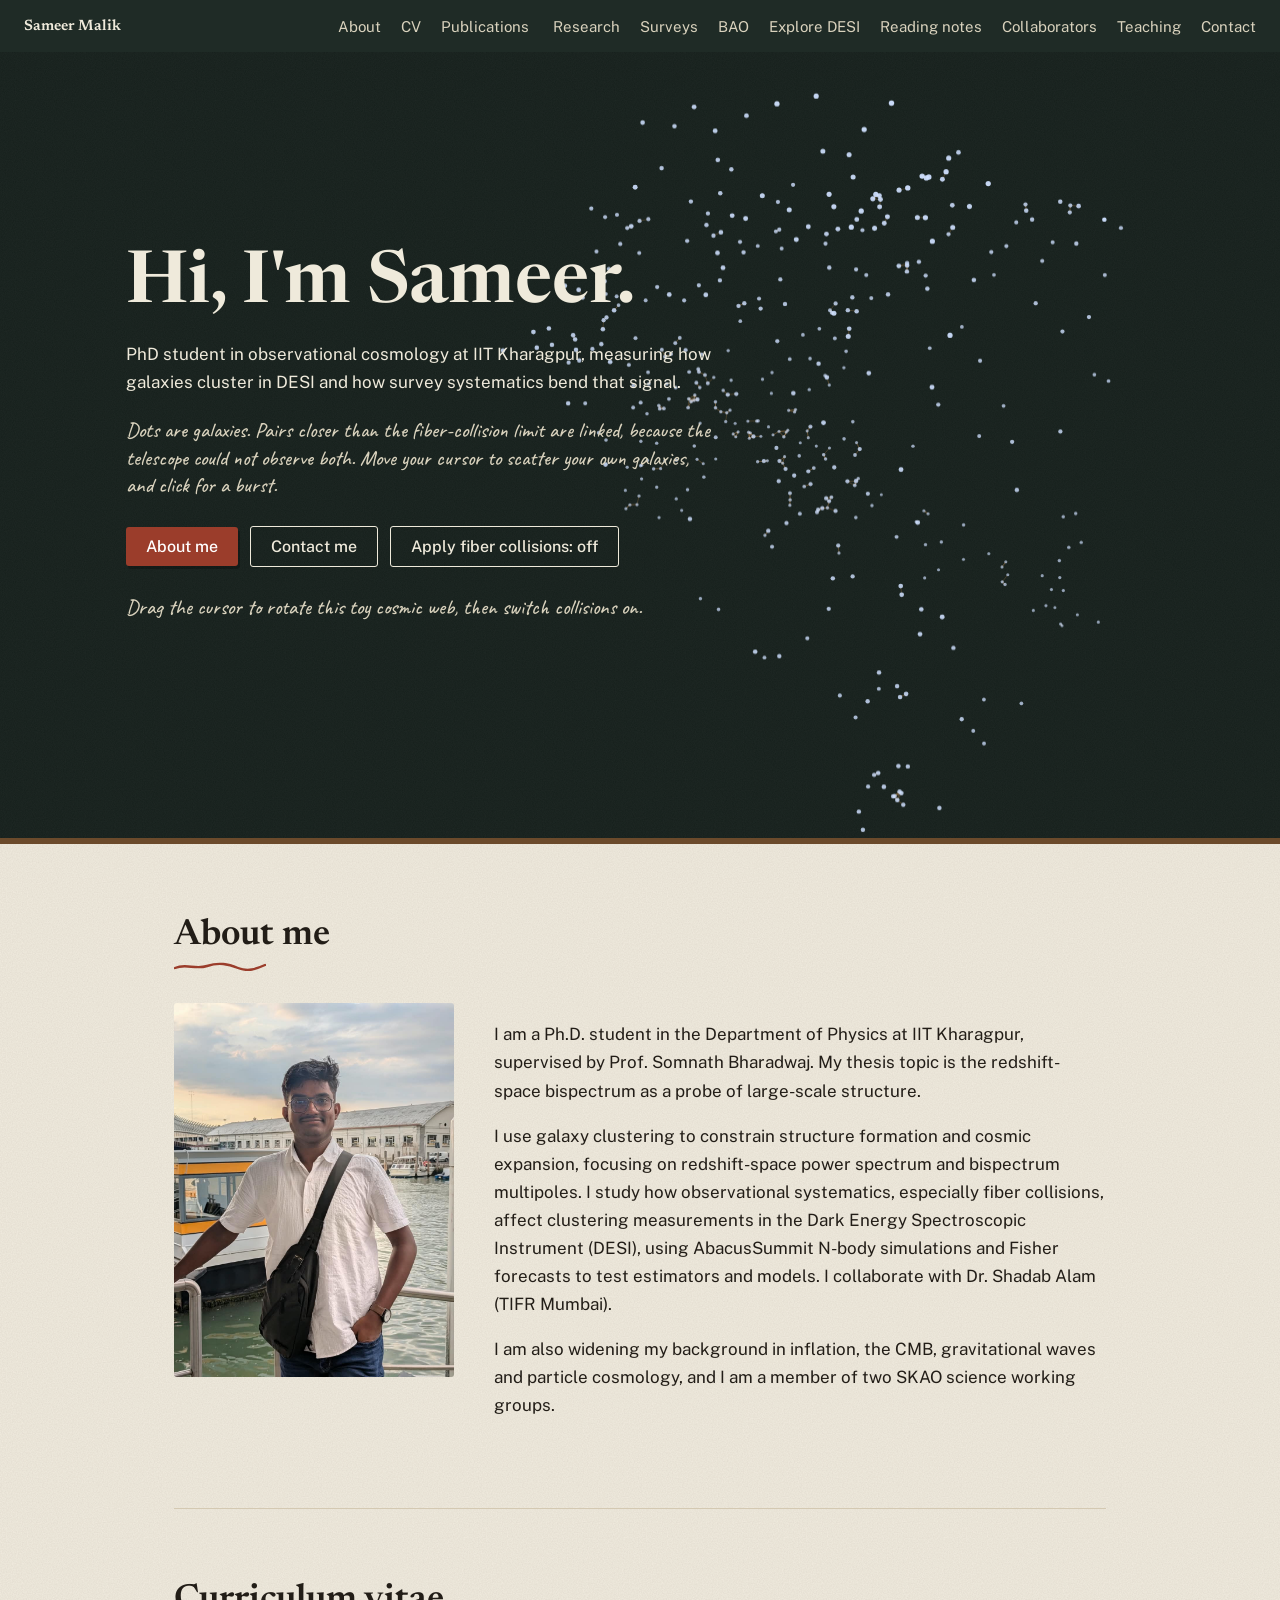
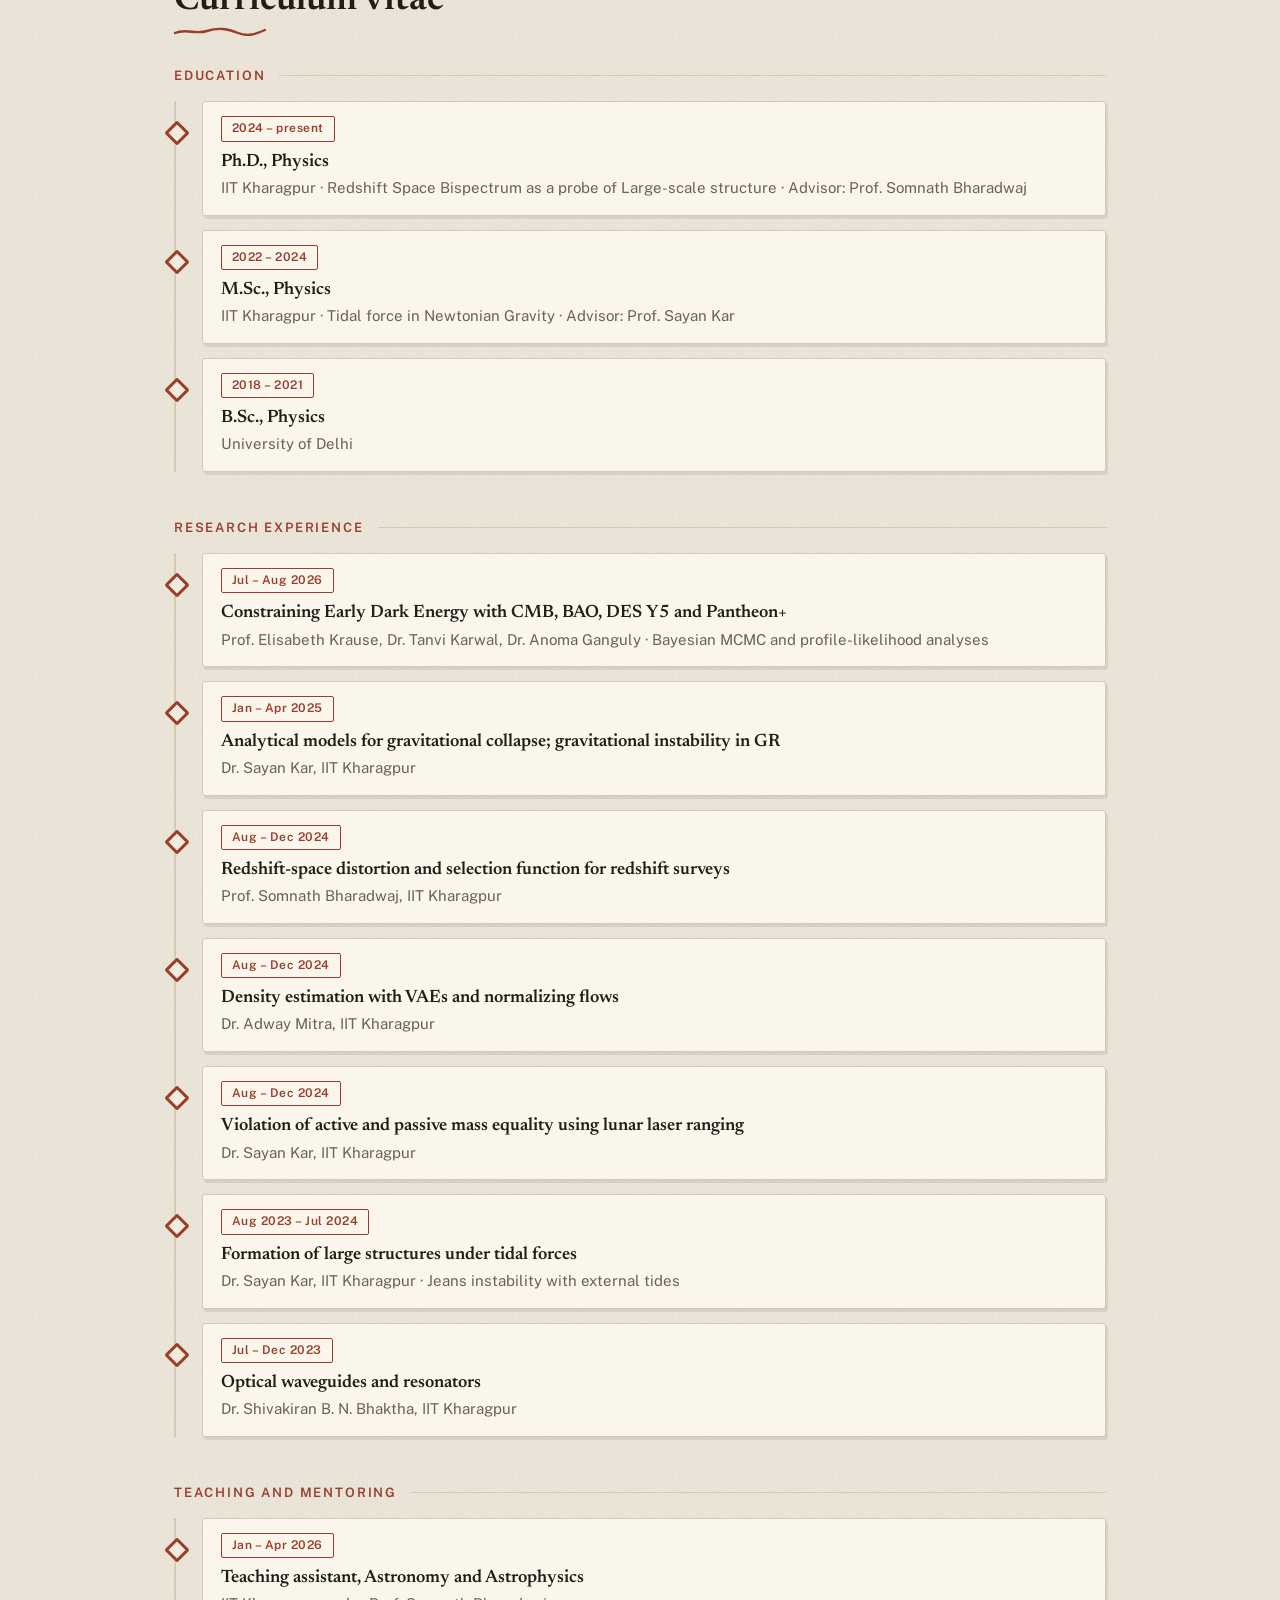
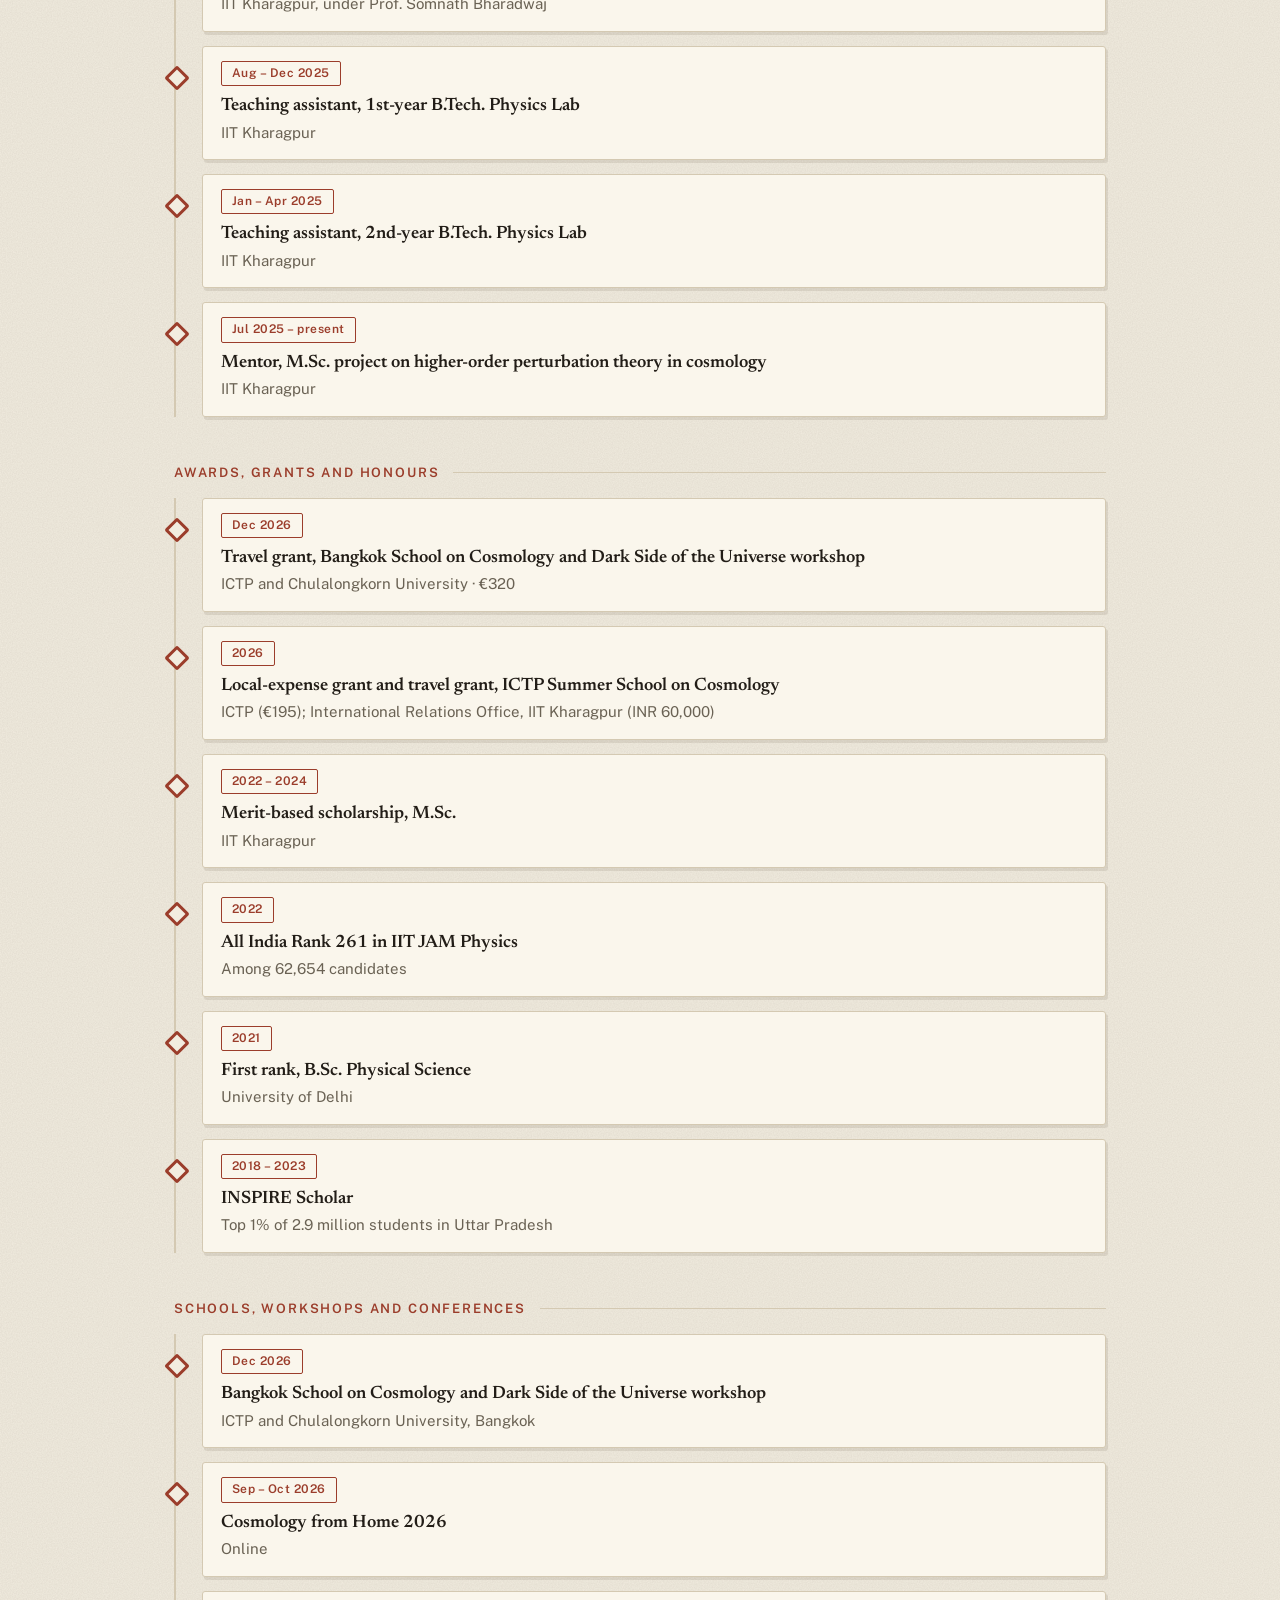
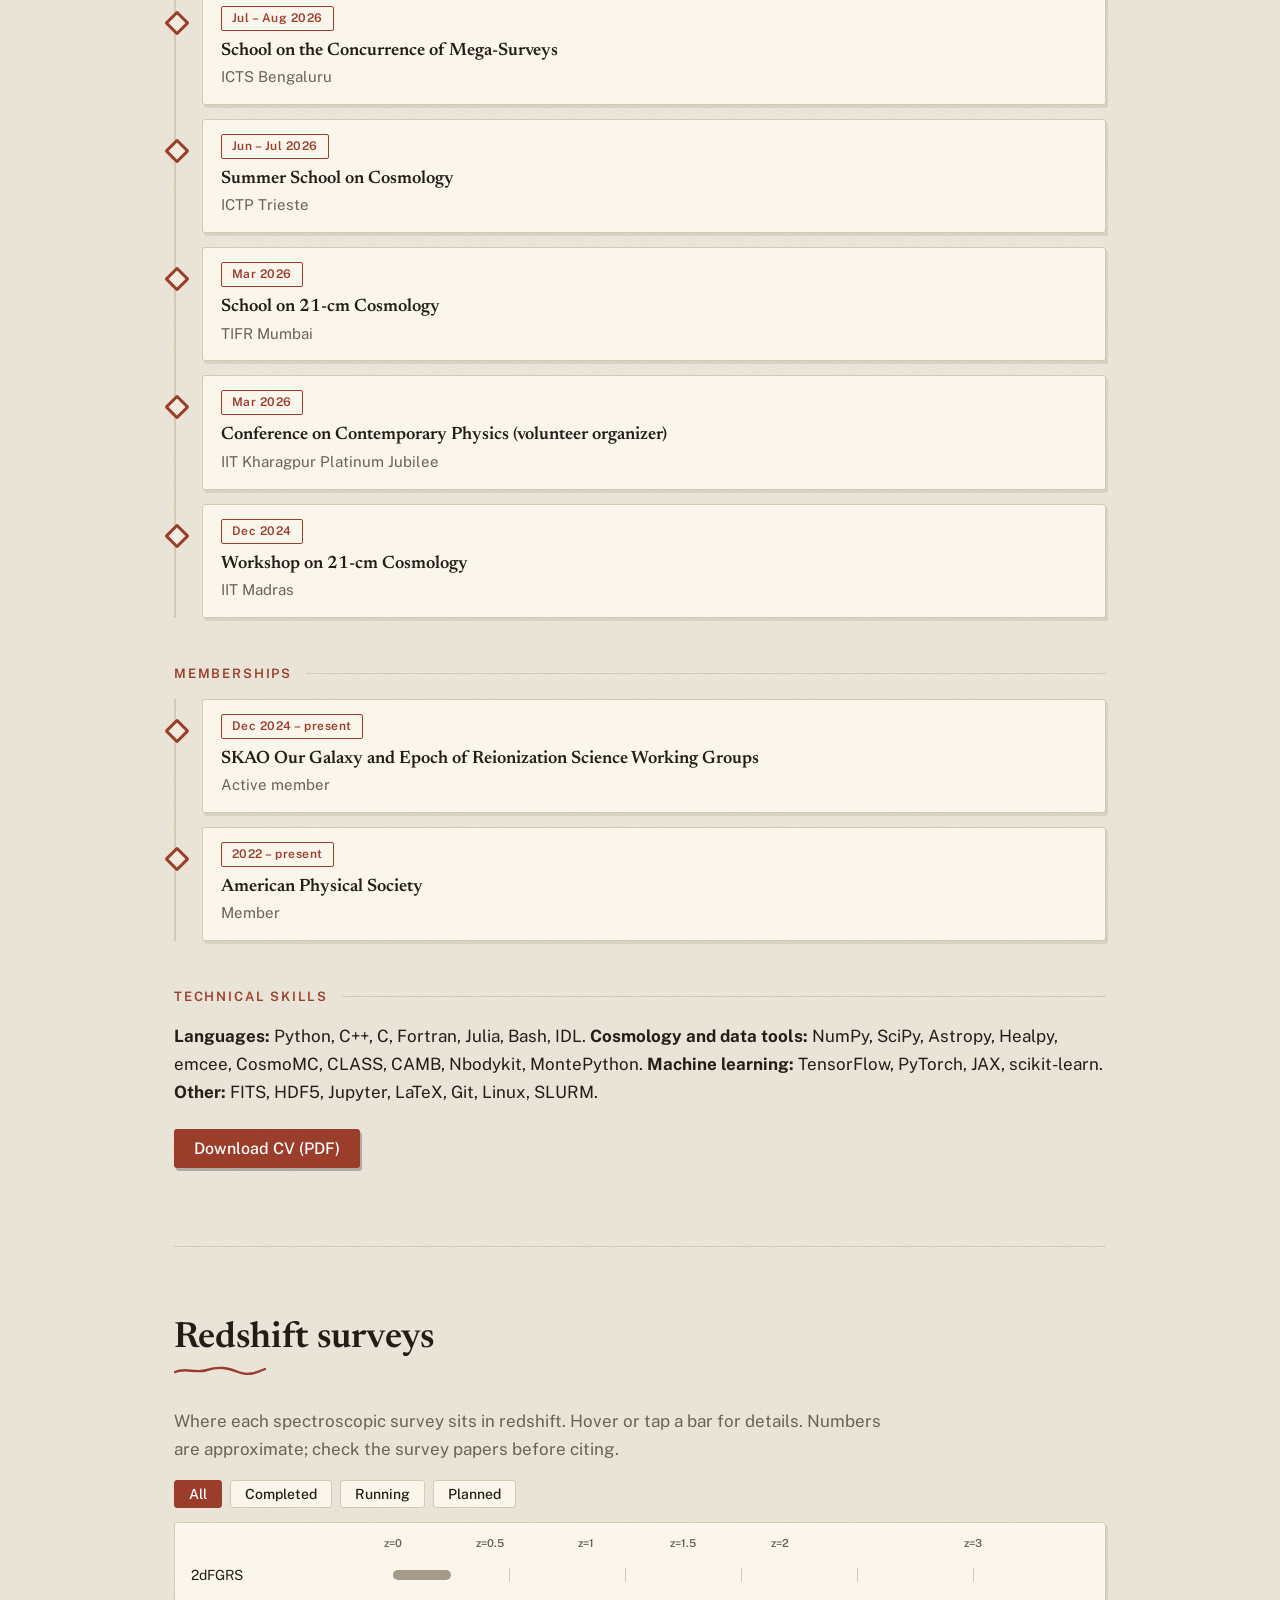
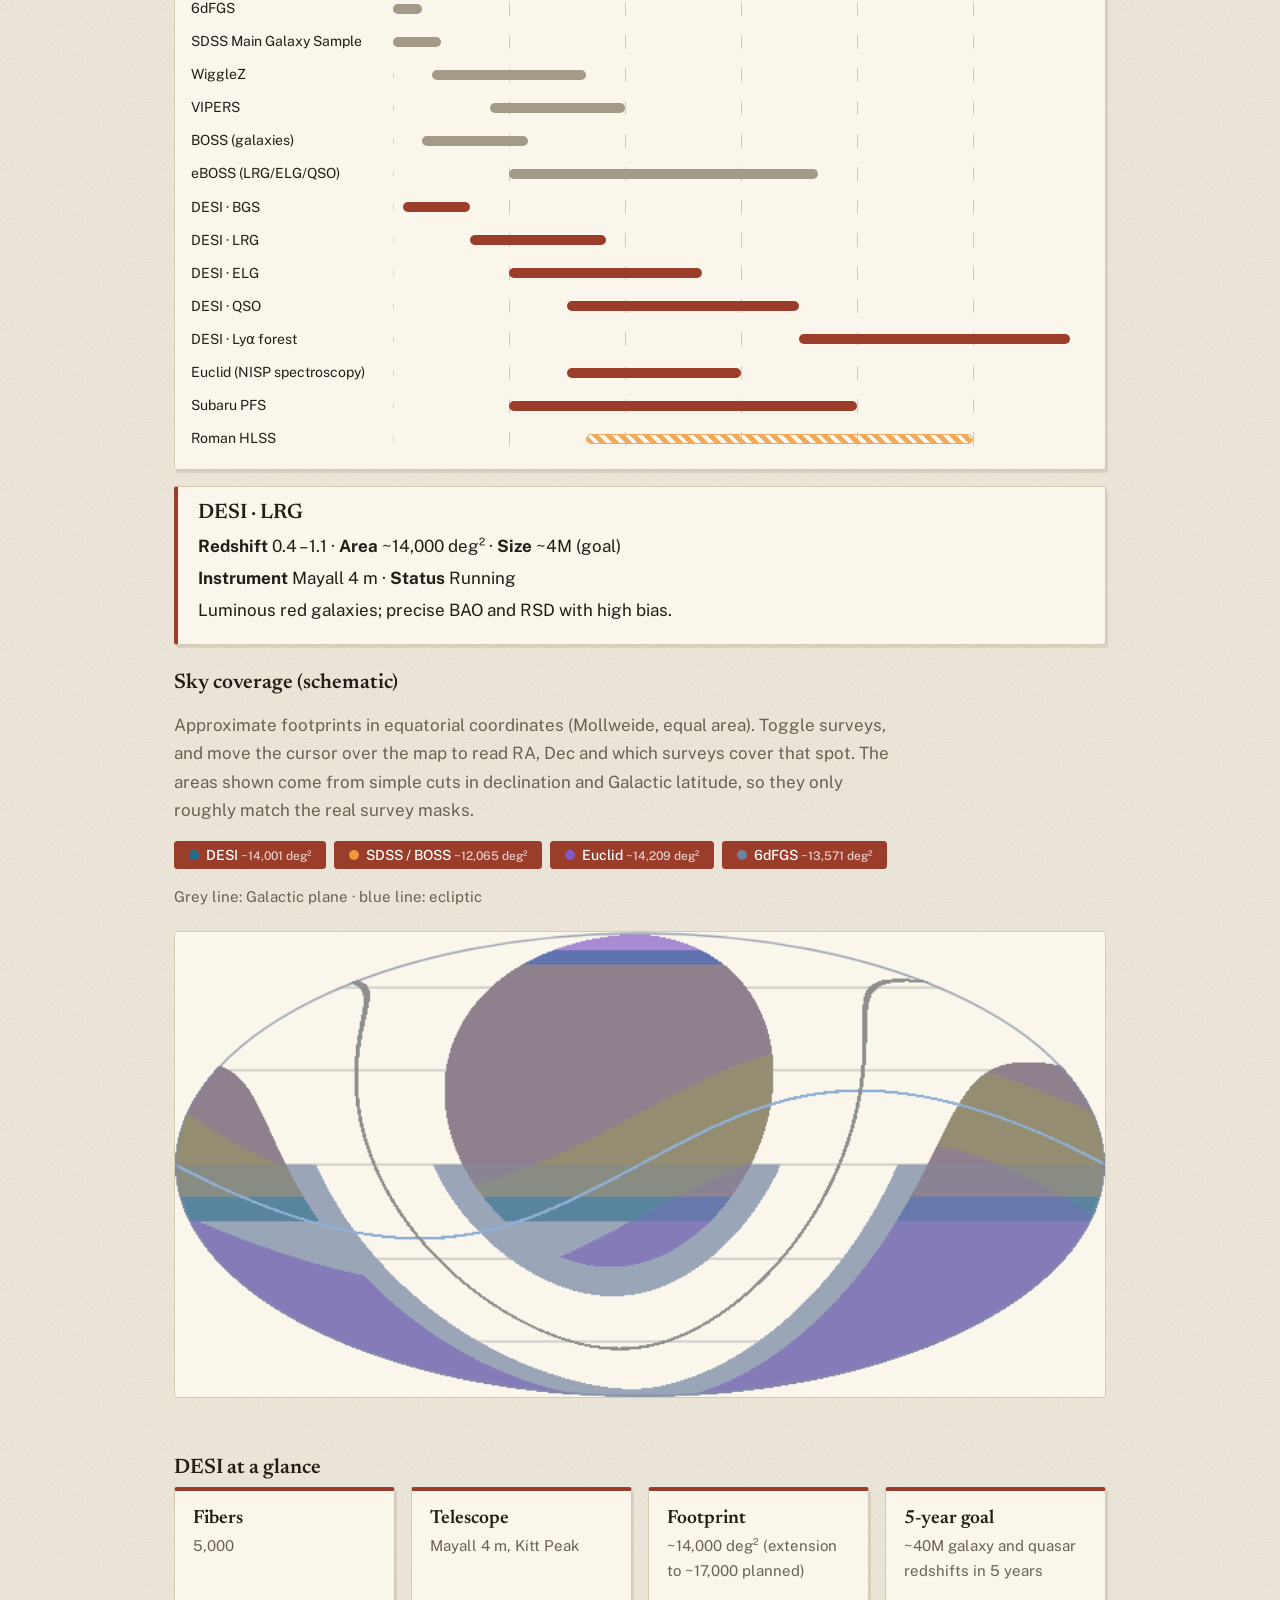
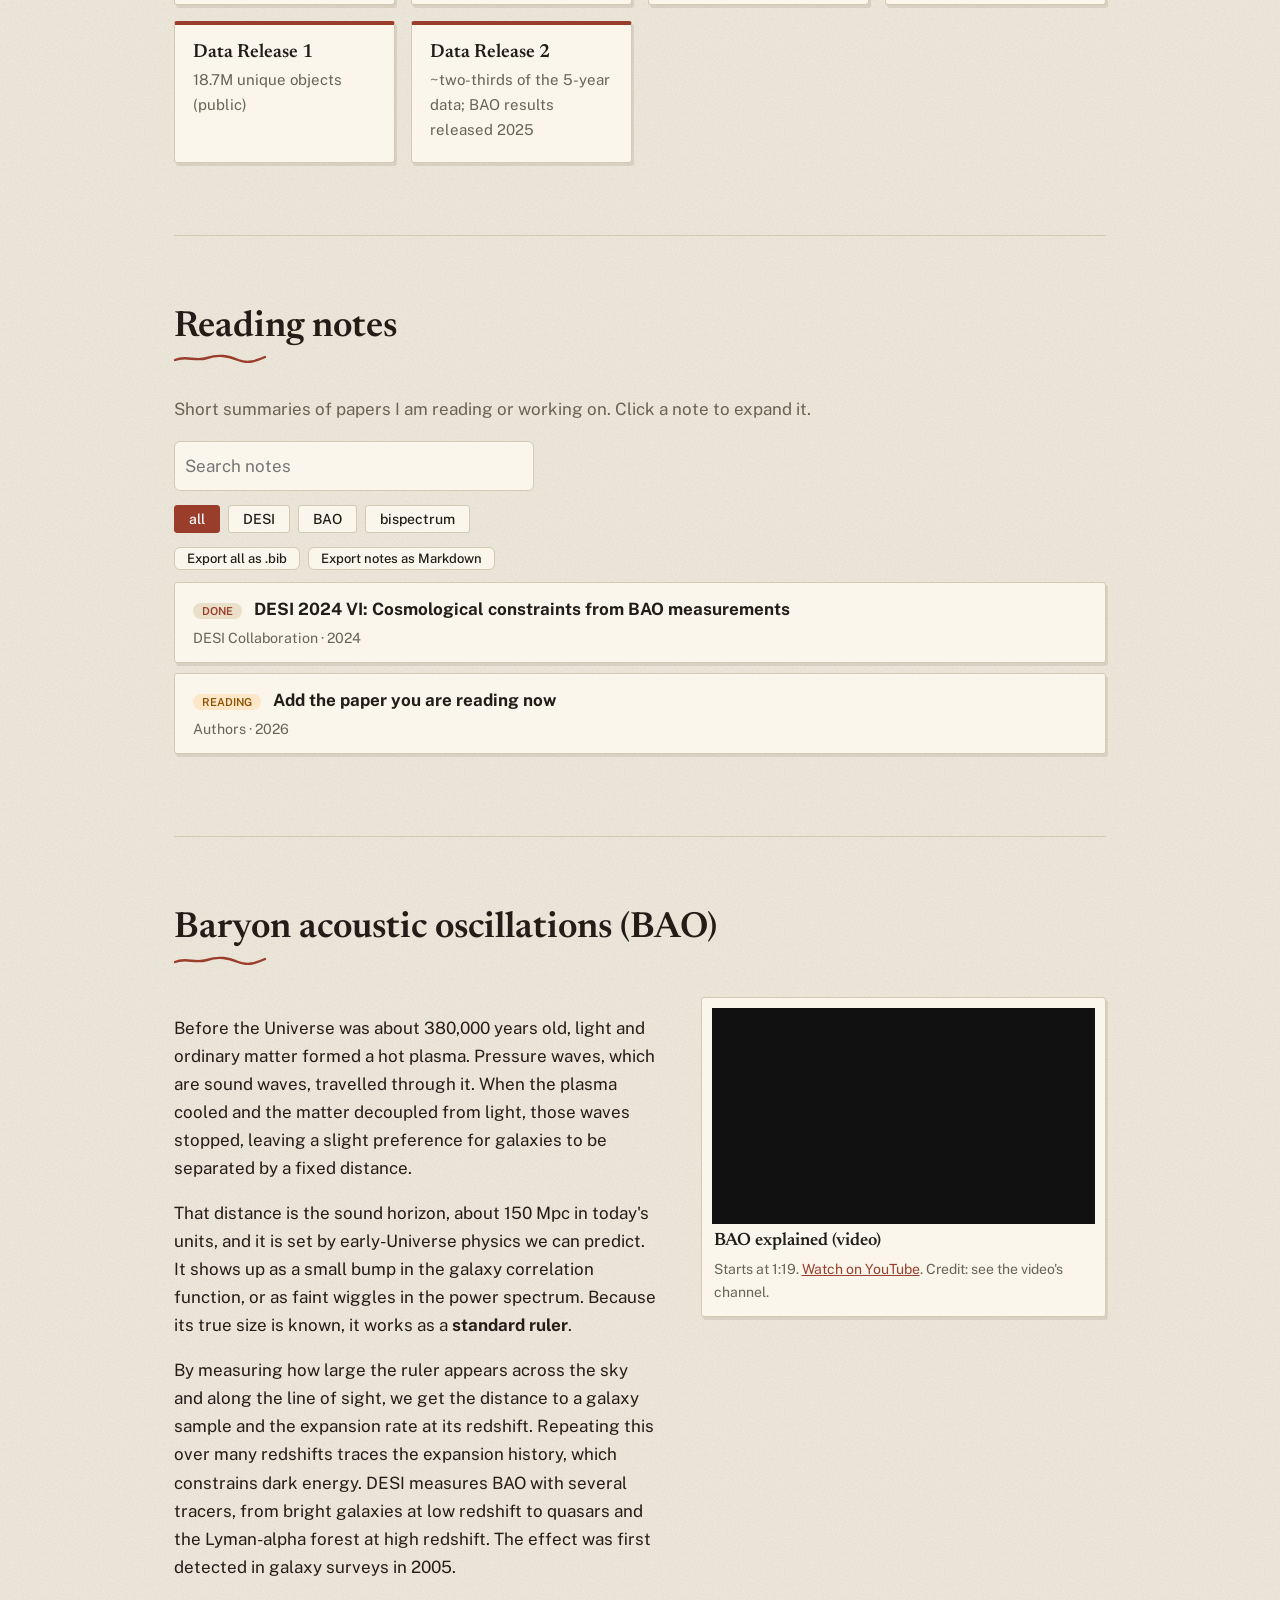
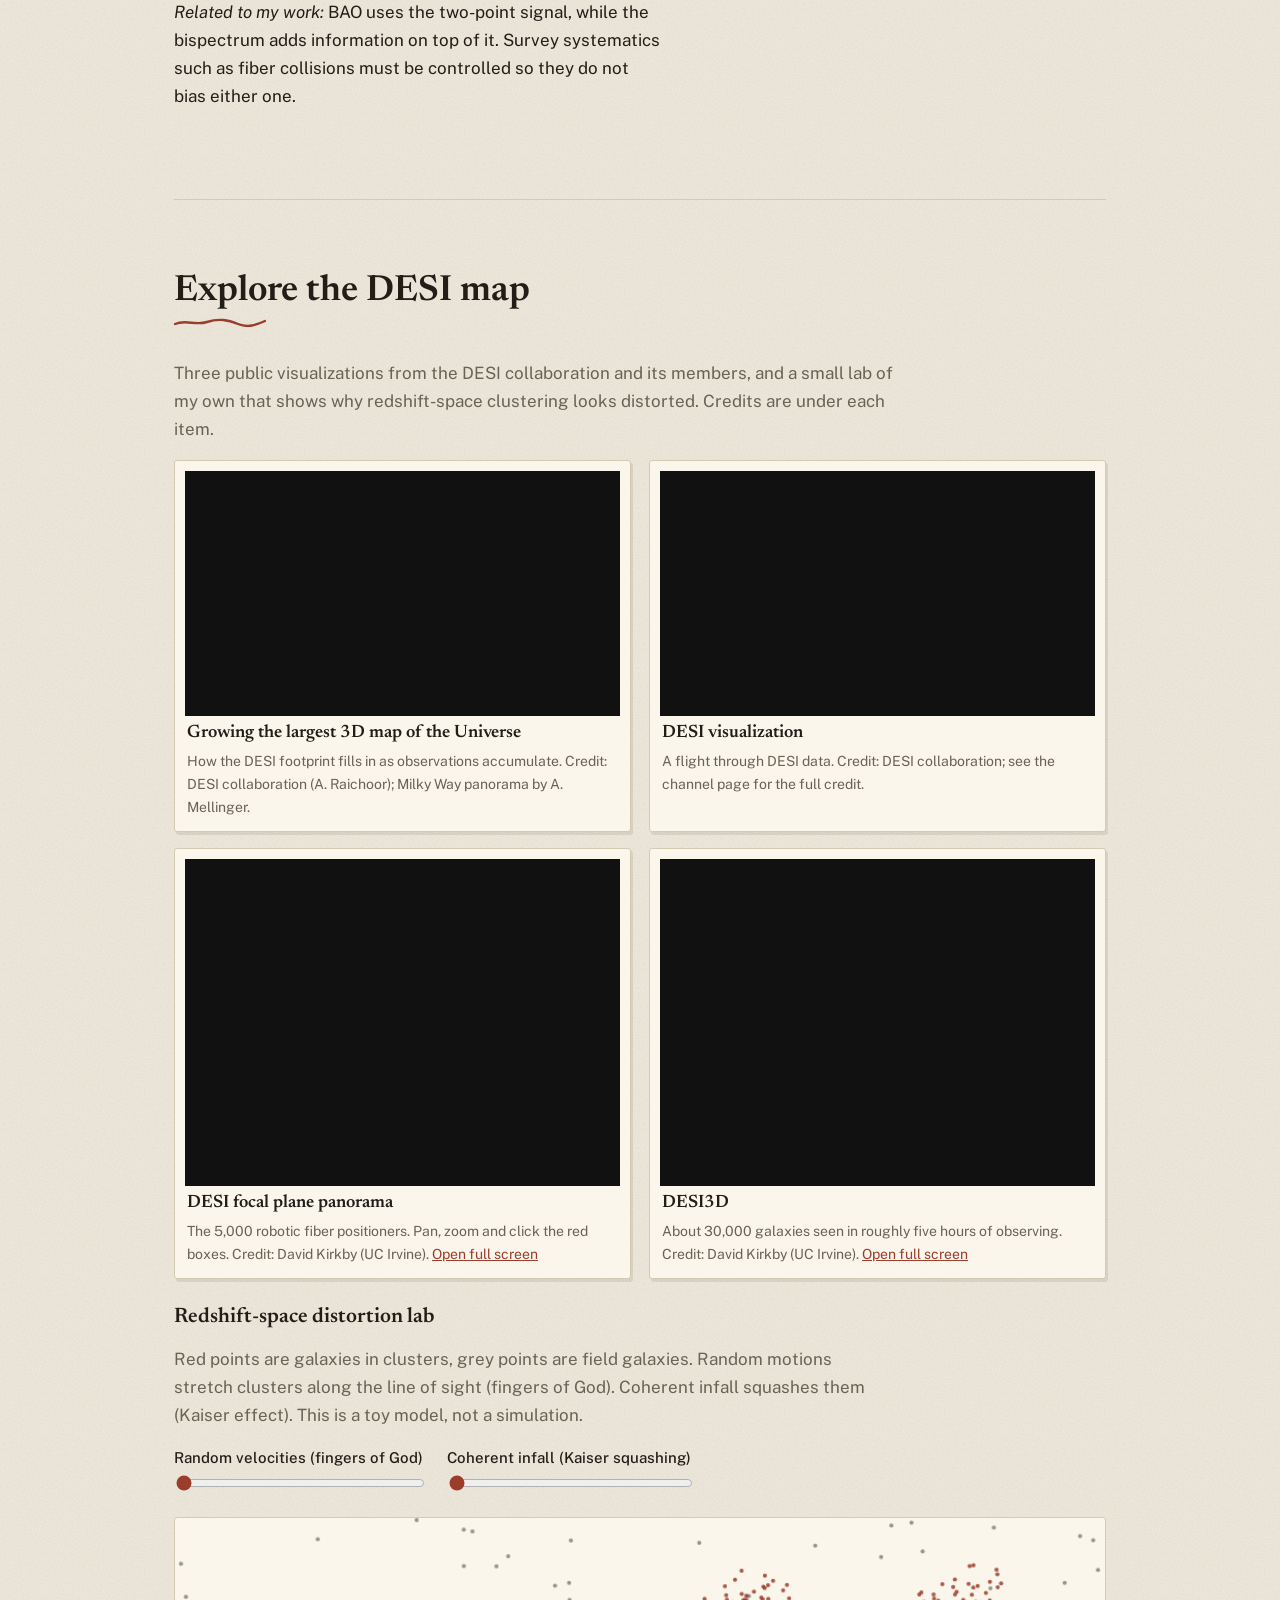
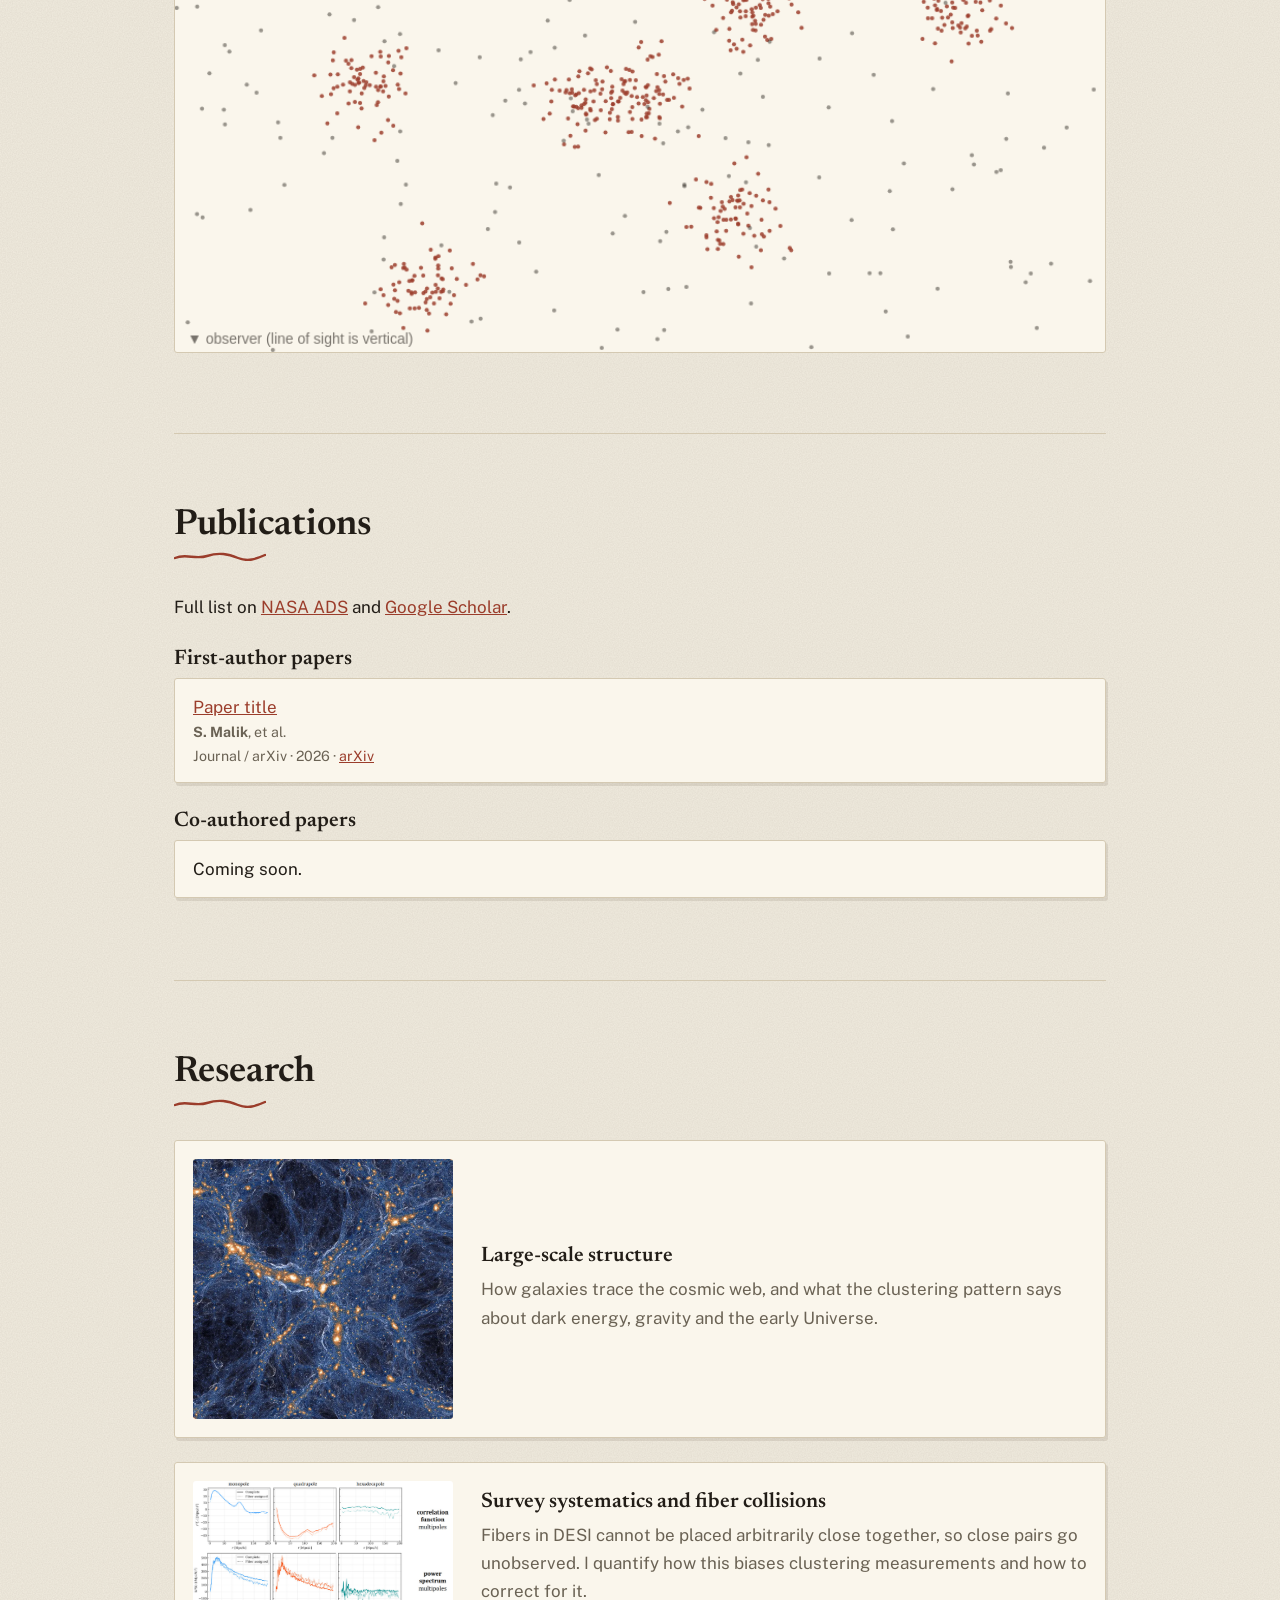
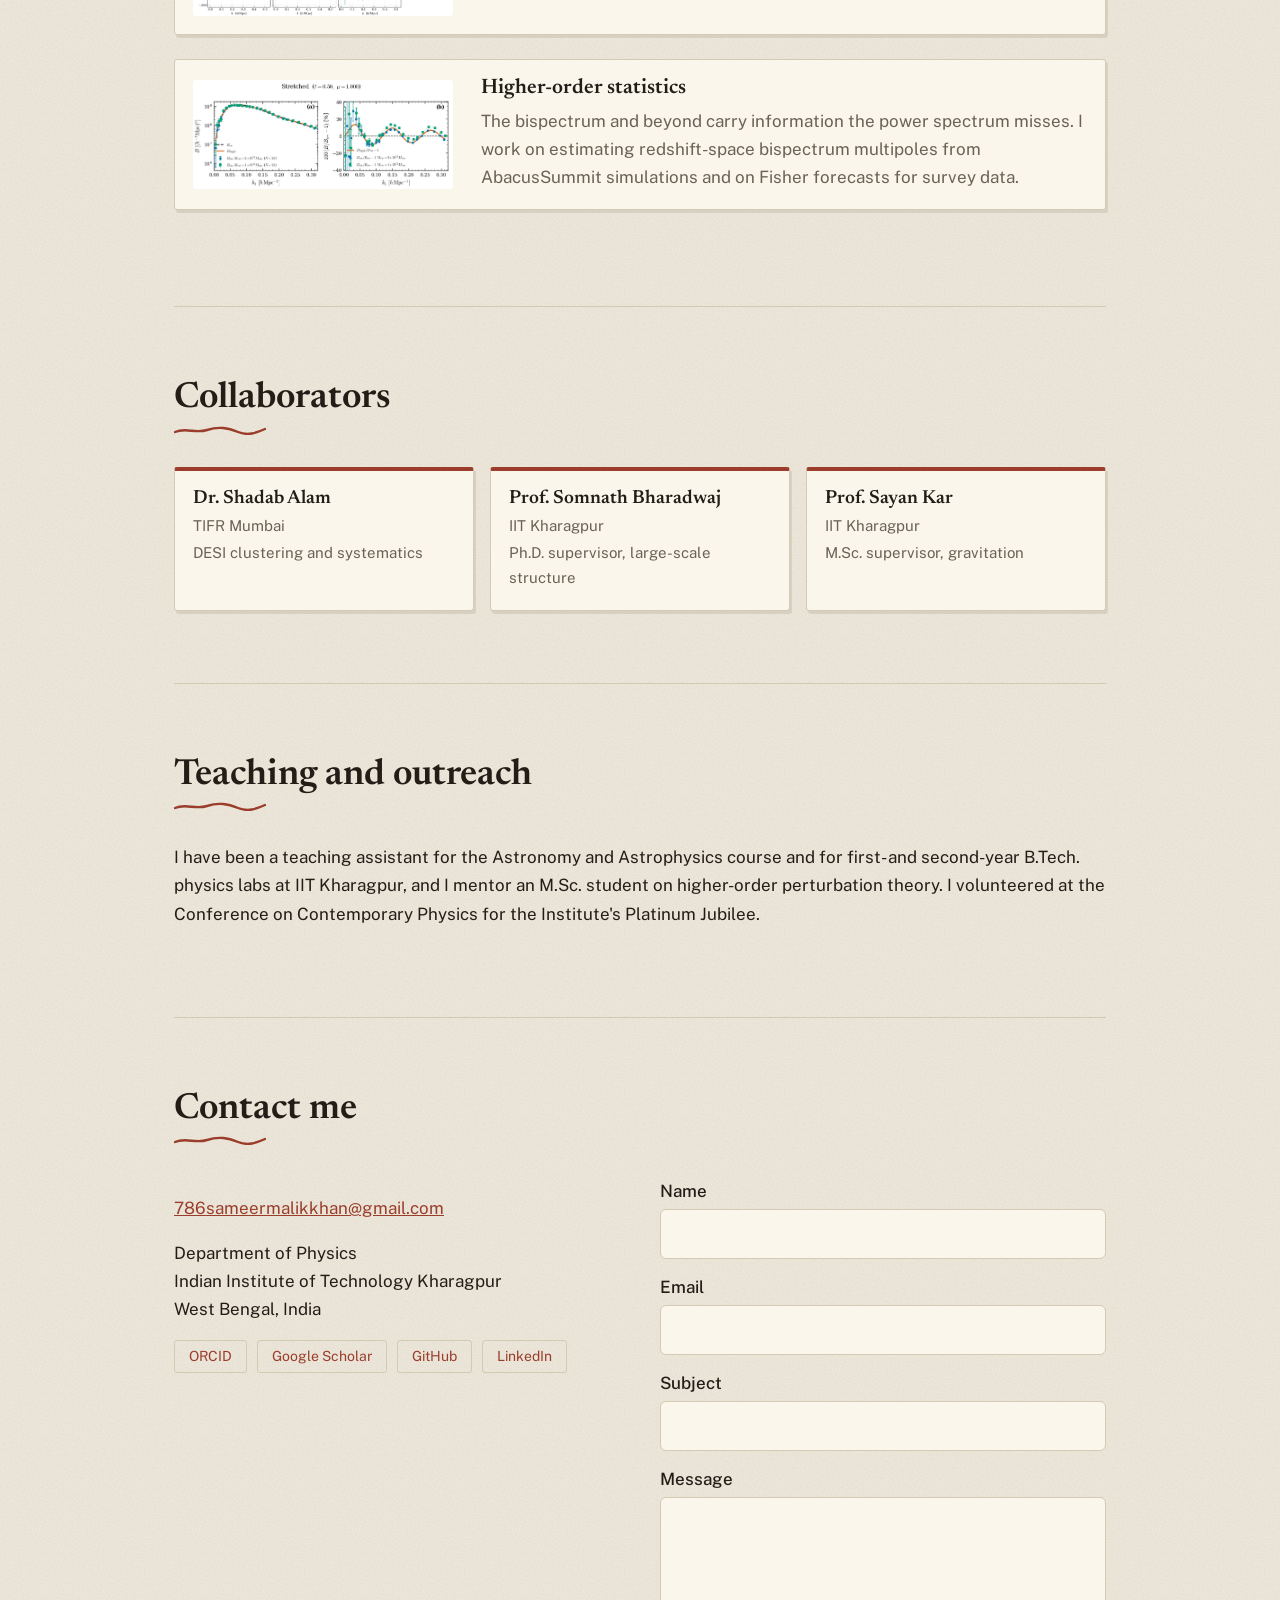
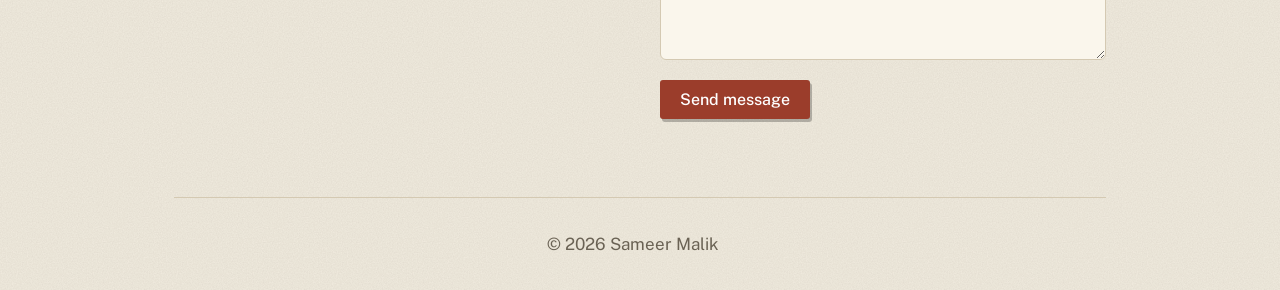
==== index.html @ cbe71d3c "Add files via upload" ====
<!DOCTYPE html>
<html lang="en">
<head>
<meta charset="utf-8">
<meta name="viewport" content="width=device-width, initial-scale=1">
<title>Sameer Malik – Observational Cosmology</title>
<meta name="description" content="PhD student in observational cosmology at IIT Kharagpur. Galaxy clustering, DESI, survey systematics and the bispectrum.">
<link rel="preconnect" href="https://fonts.googleapis.com">
<link href="https://fonts.googleapis.com/css2?family=Newsreader:opsz,wght@6..72,400;6..72,600&family=Public+Sans:wght@400;500;600&family=Caveat:wght@500&display=swap" rel="stylesheet">
<link rel="stylesheet" href="style.css">
</head>
<body>
<a class="skip" href="#about">Skip to content</a>
<header class="nav">
  <a class="brand" href="#home">Sameer Malik</a>
  <button class="menu" aria-label="Toggle menu" aria-expanded="false">Menu</button>
  <nav id="links">
    <a href="#about">About</a><a href="#cv">CV</a><a href="#publications">Publications</a>
    <a href="#research">Research</a><a href="#surveys">Surveys</a><a href="#bao">BAO</a><a href="#explore">Explore DESI</a><a href="#notes">Reading notes</a><a href="#team">Collaborators</a><a href="#teaching">Teaching</a><a href="#contact">Contact</a>
  </nav>
</header>

<section id="home" class="hero">
  <canvas id="sky" aria-hidden="true"></canvas>
  <div class="hero-text">
    <h1>Hi, I'm Sameer.</h1>
    <p>PhD student in observational cosmology at IIT Kharagpur, measuring how galaxies cluster in DESI and how survey systematics bend that signal.</p>
    <p class="hint">Dots are galaxies. Pairs closer than the fiber-collision limit are linked, because the telescope could not observe both.</p>
    <a class="btn" href="#about">About me</a> <a class="btn ghost" href="#contact">Contact me</a>
  </div>
</section>

<main>
<section id="about">
  <h2>About me</h2>
  <div class="split">
    <img src="images/profile.jpg" alt="Sameer Malik" width="280" height="340">
    <div>
      <p>I am a Ph.D. student in the Department of Physics at IIT Kharagpur, supervised by Prof. Somnath Bharadwaj. My thesis topic is the redshift-space bispectrum as a probe of large-scale structure.</p>
      <p>I use galaxy clustering to constrain structure formation and cosmic expansion, focusing on redshift-space power spectrum and bispectrum multipoles. I study how observational systematics, especially fiber collisions, affect clustering measurements in the Dark Energy Spectroscopic Instrument (DESI), using AbacusSummit N-body simulations and Fisher forecasts to test estimators and models. I collaborate with Dr. Shadab Alam (TIFR Mumbai).</p>
      <p>I am also widening my background in inflation, the CMB, gravitational waves and particle cosmology, and I am a member of two SKAO science working groups.</p>
    </div>
  </div>
</section>

<section id="cv">
  <h2>Curriculum vitae</h2>
  <h3>Education</h3>
  <ul class="timeline">
    <li><strong>Ph.D., Physics</strong><span>IIT Kharagpur · Redshift Space Bispectrum as a probe of Large-scale structure · Advisor: Prof. Somnath Bharadwaj</span><em>2024 – present</em></li>
    <li><strong>M.Sc., Physics</strong><span>IIT Kharagpur · Tidal force in Newtonian Gravity · Advisor: Prof. Sayan Kar</span><em>2022 – 2024</em></li>
    <li><strong>B.Sc., Physics</strong><span>University of Delhi</span><em>2018 – 2021</em></li>
  </ul>

  <h3>Research experience</h3>
  <ul class="timeline">
    <li><strong>Constraining Early Dark Energy with CMB, BAO, DES Y5 and Pantheon+</strong><span>Prof. Elisabeth Krause, Dr. Tanvi Karwal, Dr. Anoma Ganguly · Bayesian MCMC and profile-likelihood analyses</span><em>Jul – Aug 2026</em></li>
    <li><strong>Analytical models for gravitational collapse; gravitational instability in GR</strong><span>Dr. Sayan Kar, IIT Kharagpur</span><em>Jan – Apr 2025</em></li>
    <li><strong>Redshift-space distortion and selection function for redshift surveys</strong><span>Prof. Somnath Bharadwaj, IIT Kharagpur</span><em>Aug – Dec 2024</em></li>
    <li><strong>Density estimation with VAEs and normalizing flows</strong><span>Dr. Adway Mitra, IIT Kharagpur</span><em>Aug – Dec 2024</em></li>
    <li><strong>Violation of active and passive mass equality using lunar laser ranging</strong><span>Dr. Sayan Kar, IIT Kharagpur</span><em>Aug – Dec 2024</em></li>
    <li><strong>Formation of large structures under tidal forces</strong><span>Dr. Sayan Kar, IIT Kharagpur · Jeans instability with external tides</span><em>Aug 2023 – Jul 2024</em></li>
    <li><strong>Optical waveguides and resonators</strong><span>Dr. Shivakiran B. N. Bhaktha, IIT Kharagpur</span><em>Jul – Dec 2023</em></li>
  </ul>

  <h3>Teaching and mentoring</h3>
  <ul class="timeline">
    <li><strong>Teaching assistant, Astronomy and Astrophysics</strong><span>IIT Kharagpur, under Prof. Somnath Bharadwaj</span><em>Jan – Apr 2026</em></li>
    <li><strong>Teaching assistant, 1st-year B.Tech. Physics Lab</strong><span>IIT Kharagpur</span><em>Aug – Dec 2025</em></li>
    <li><strong>Teaching assistant, 2nd-year B.Tech. Physics Lab</strong><span>IIT Kharagpur</span><em>Jan – Apr 2025</em></li>
    <li><strong>Mentor, M.Sc. project on higher-order perturbation theory in cosmology</strong><span>IIT Kharagpur</span><em>Jul 2025 – present</em></li>
  </ul>

  <h3>Awards, grants and honours</h3>
  <ul class="timeline">
    <li><strong>Travel grant, Bangkok School on Cosmology and Dark Side of the Universe workshop</strong><span>ICTP and Chulalongkorn University · €320</span><em>Dec 2026</em></li>
    <li><strong>Local-expense grant and travel grant, ICTP Summer School on Cosmology</strong><span>ICTP (€195); International Relations Office, IIT Kharagpur (INR 60,000)</span><em>2026</em></li>
    <li><strong>Merit-based scholarship, M.Sc.</strong><span>IIT Kharagpur</span><em>2022 – 2024</em></li>
    <li><strong>All India Rank 261 in IIT JAM Physics</strong><span>Among 62,654 candidates</span><em>2022</em></li>
    <li><strong>First rank, B.Sc. Physical Science</strong><span>University of Delhi</span><em>2021</em></li>
    <li><strong>INSPIRE Scholar</strong><span>Top 1% of 2.9 million students in Uttar Pradesh</span><em>2018 – 2023</em></li>
  </ul>

  <h3>Schools, workshops and conferences</h3>
  <ul class="timeline">
    <li><strong>Bangkok School on Cosmology and Dark Side of the Universe workshop</strong><span>ICTP and Chulalongkorn University, Bangkok</span><em>Dec 2026</em></li>
    <li><strong>Cosmology from Home 2026</strong><span>Online</span><em>Sep – Oct 2026</em></li>
    <li><strong>School on the Concurrence of Mega-Surveys</strong><span>ICTS Bengaluru</span><em>Jul – Aug 2026</em></li>
    <li><strong>Summer School on Cosmology</strong><span>ICTP Trieste</span><em>Jun – Jul 2026</em></li>
    <li><strong>School on 21-cm Cosmology</strong><span>TIFR Mumbai</span><em>Mar 2026</em></li>
    <li><strong>Conference on Contemporary Physics (volunteer organizer)</strong><span>IIT Kharagpur Platinum Jubilee</span><em>Mar 2026</em></li>
    <li><strong>Workshop on 21-cm Cosmology</strong><span>IIT Madras</span><em>Dec 2024</em></li>
  </ul>

  <h3>Memberships</h3>
  <ul class="timeline">
    <li><strong>SKAO Our Galaxy and Epoch of Reionization Science Working Groups</strong><span>Active member</span><em>Dec 2024 – present</em></li>
    <li><strong>American Physical Society</strong><span>Member</span><em>2022 – present</em></li>
  </ul>

  <h3>Technical skills</h3>
  <p><strong>Languages:</strong> Python, C++, C, Fortran, Julia, Bash, IDL. <strong>Cosmology and data tools:</strong> NumPy, SciPy, Astropy, Healpy, emcee, CosmoMC, CLASS, CAMB, Nbodykit, MontePython. <strong>Machine learning:</strong> TensorFlow, PyTorch, JAX, scikit-learn. <strong>Other:</strong> FITS, HDF5, Jupyter, LaTeX, Git, Linux, SLURM.</p>
  <a class="btn" href="Sameer_CV.pdf">Download CV (PDF)</a>
</section>

<section id="surveys">
  <h2>Redshift surveys</h2>
  <p class="lead">Where each spectroscopic survey sits in redshift. Hover or tap a bar for details. Numbers are approximate; check the survey papers before citing.</p>
  <div class="chips" id="sv-chips"></div>
  <div class="zchart" id="sv-chart"></div>
  <div class="detail" id="sv-detail"></div>
  <h3>Sky coverage (schematic)</h3>
  <p class="lead">Approximate footprints in equatorial coordinates (Mollweide, equal area). Toggle surveys, and move the cursor over the map to read RA, Dec and which surveys cover that spot. The areas shown come from simple cuts in declination and Galactic latitude, so they only roughly match the real survey masks.</p>
  <div class="chips" id="sky-legend"></div>
  <canvas id="sky-map" class="skymap" role="img" aria-label="Schematic sky map of survey footprints"></canvas>
  <p class="mapread" id="sky-read"></p>
  <h3>DESI at a glance</h3>
  <ul class="cards" id="desi-box"></ul>
</section>

<section id="notes">
  <h2>Reading notes</h2>
  <p class="lead">Short summaries of papers I am reading or working on. Click a note to expand it.</p>
  <input id="nt-q" type="search" placeholder="Search notes">
  <div class="chips" id="nt-tags"></div>
  <div id="nt-list"></div>
</section>

<section id="bao">
  <h2>Baryon acoustic oscillations (BAO)</h2>
  <div class="split bao">
    <div>
      <p>Before the Universe was about 380,000 years old, light and ordinary matter formed a hot plasma. Pressure waves, which are sound waves, travelled through it. When the plasma cooled and the matter decoupled from light, those waves stopped, leaving a slight preference for galaxies to be separated by a fixed distance.</p>
      <p>That distance is the sound horizon, about 150 Mpc in today's units, and it is set by early-Universe physics we can predict. It shows up as a small bump in the galaxy correlation function, or as faint wiggles in the power spectrum. Because its true size is known, it works as a <strong>standard ruler</strong>.</p>
      <p>By measuring how large the ruler appears across the sky and along the line of sight, we get the distance to a galaxy sample and the expansion rate at its redshift. Repeating this over many redshifts traces the expansion history, which constrains dark energy. DESI measures BAO with several tracers, from bright galaxies at low redshift to quasars and the Lyman-alpha forest at high redshift. The effect was first detected in galaxy surveys in 2005.</p>
      <p><em>Related to my work:</em> BAO uses the two-point signal, while the bispectrum adds information on top of it. Survey systematics such as fiber collisions must be controlled so they do not bias either one.</p>
    </div>
    <div class="vid"><iframe src="https://www.youtube-nocookie.com/embed/jpXuYc-wzk4?start=79" title="Baryon acoustic oscillations video" loading="lazy" allowfullscreen></iframe><h4>BAO explained (video)</h4><p>Starts at 1:19. <a href="https://www.youtube.com/watch?v=jpXuYc-wzk4&t=79s">Watch on YouTube</a>. Credit: see the video's channel.</p></div>
  </div>
</section>

<section id="explore">
  <h2>Explore the DESI map</h2>
  <p class="lead">Three public visualizations from the DESI collaboration and its members, and a small lab of my own that shows why redshift-space clustering looks distorted. Credits are under each item.</p>
  <div class="vids">
    <div class="vid"><iframe src="https://www.youtube-nocookie.com/embed/rAvCOdbxaRY" title="DESI survey footprint growing" loading="lazy" allowfullscreen></iframe><h4>Growing the largest 3D map of the Universe</h4><p>How the DESI footprint fills in as observations accumulate. Credit: DESI collaboration (A. Raichoor); Milky Way panorama by A. Mellinger.</p></div>
    <div class="vid"><iframe src="https://www.youtube-nocookie.com/embed/djp5qkoHNak" title="DESI visualization" loading="lazy" allowfullscreen></iframe><h4>DESI visualization</h4><p>A flight through DESI data. Credit: DESI collaboration; see the channel page for the full credit.</p></div>
  </div>
  <div class="vids">
    <div class="vid tall"><iframe src="https://dkirkby.github.io/desipano/" title="DESI focal plane panorama" loading="lazy"></iframe><h4>DESI focal plane panorama</h4><p>The 5,000 robotic fiber positioners. Pan, zoom and click the red boxes. Credit: David Kirkby (UC Irvine). <a href="https://dkirkby.github.io/desipano/">Open full screen</a></p></div>
    <div class="vid tall"><iframe src="https://dkirkby.github.io/desi3d/" title="DESI3D" loading="lazy"></iframe><h4>DESI3D</h4><p>About 30,000 galaxies seen in roughly five hours of observing. Credit: David Kirkby (UC Irvine). <a href="https://dkirkby.github.io/desi3d/">Open full screen</a></p></div>
  </div>
  <h3>Redshift-space distortion lab</h3>
  <p class="lead">Red points are galaxies in clusters, grey points are field galaxies. Random motions stretch clusters along the line of sight (fingers of God). Coherent infall squashes them (Kaiser effect). This is a toy model, not a simulation.</p>
  <div class="lab"><label>Random velocities (fingers of God)<input id="rsd-fog" type="range" min="0" max="3" step=".05" value="0"></label>
  <label>Coherent infall (Kaiser squashing)<input id="rsd-kai" type="range" min="0" max=".8" step=".02" value="0"></label></div>
  <canvas id="rsd" aria-label="Toy redshift-space distortion demo"></canvas>
</section>

<section id="publications">
  <h2>Publications</h2>
  <p>Full list on <a href="https://ui.adsabs.harvard.edu/">NASA ADS</a> and <a href="https://scholar.google.com/">Google Scholar</a>.</p>
  <h3>First-author papers</h3>
  <ul class="pubs" id="pubs-first"></ul>
  <h3>Co-authored papers</h3>
  <ul class="pubs" id="pubs-co"></ul>
</section>

<section id="research">
  <h2>Research</h2>
  <article class="topic"><img src="images/lss.jpg" alt="Large-scale structure"><div>
    <h3>Large-scale structure</h3>
    <p>How galaxies trace the cosmic web, and what the clustering pattern says about dark energy, gravity and the early Universe.</p></div></article>
  <article class="topic"><img src="images/systematics.jpg" alt="Fiber collisions"><div>
    <h3>Survey systematics and fiber collisions</h3>
    <p>Fibers in DESI cannot be placed arbitrarily close together, so close pairs go unobserved. I quantify how this biases clustering measurements and how to correct for it.</p></div></article>
  <article class="topic"><img src="images/bispectrum.jpg" alt="Bispectrum"><div>
    <h3>Higher-order statistics</h3>
    <p>The bispectrum and beyond carry information the power spectrum misses. I work on estimating redshift-space bispectrum multipoles from AbacusSummit simulations and on Fisher forecasts for survey data.</p></div></article>
</section>

<section id="team">
  <h2>Collaborators</h2>
  <ul class="cards">
    <li><h3>Dr. Shadab Alam</h3><p>TIFR Mumbai</p><p>DESI clustering and systematics</p></li>
    <li><h3>Prof. Somnath Bharadwaj</h3><p>IIT Kharagpur</p><p>Ph.D. supervisor, large-scale structure</p></li>
    <li><h3>Prof. Sayan Kar</h3><p>IIT Kharagpur</p><p>M.Sc. supervisor, gravitation</p></li>
  </ul>
</section>

<section id="teaching">
  <h2>Teaching and outreach</h2>
  <p>I have been a teaching assistant for the Astronomy and Astrophysics course and for first- and second-year B.Tech. physics labs at IIT Kharagpur, and I mentor an M.Sc. student on higher-order perturbation theory. I volunteered at the Conference on Contemporary Physics for the Institute's Platinum Jubilee.</p>
</section>

<section id="contact">
  <h2>Contact me</h2>
  <div class="split">
    <div>
      <p><a href="mailto:786sameermalikkhan@gmail.com">786sameermalikkhan@gmail.com</a></p>
      <p>Department of Physics<br>Indian Institute of Technology Kharagpur<br>West Bengal, India</p>
      <ul class="social">
        <li><a href="https://orcid.org/">ORCID</a></li>
        <li><a href="https://scholar.google.com/">Google Scholar</a></li>
        <li><a href="https://github.com/sameermalik">GitHub</a></li>
        <li><a href="https://www.linkedin.com/">LinkedIn</a></li>
      </ul>
    </div>
    <form action="https://formspree.io/f/xnppgkgp" method="POST">
      <label>Name<input name="name" required></label>
      <label>Email<input type="email" name="email" required></label>
      <label>Subject<input name="_subject"></label>
      <label>Message<textarea name="message" rows="5" required></textarea></label>
      <button class="btn" type="submit">Send message</button>
    </form>
  </div>
</section>
</main>
<footer>© <span id="yr"></span> Sameer Malik<span id="visits"></span></footer>
<script src="data.js"></script>
<script src="script.js"></script>
<script src="interact.js"></script>
<script src="hero3d.js"></script>
<script src="explorer.js"></script>
<script src="skymap.js"></script>
<script src="notes.js"></script>
<script src="counter.js"></script>
<script src="rsd.js"></script>
</body>
</html>
---- style.css ----
:root{--bg:#f4f6f9;--card:#fff;--ink:#16202f;--mute:#5a6578;--accent:#1f6f8b;--tint:#e3f0f5;--night:#0c1a33;--line:#d9dee6;--serif:"Newsreader",Georgia,serif;--sans:"Public Sans",system-ui,sans-serif}
@media(prefers-color-scheme:dark){:root{--bg:#0d1422;--card:#141d30;--ink:#e6ebf3;--mute:#9aa6bb;--accent:#6bb7d1;--tint:#1b2d44;--line:#26324a}}
*{box-sizing:border-box}html{scroll-behavior:smooth;scroll-padding-top:64px}
body{margin:0;background:var(--bg);color:var(--ink);font:17px/1.65 var(--sans)}
a{color:var(--accent)}img{max-width:100%;height:auto;border-radius:10px;background:var(--line)}
.skip{position:absolute;left:-999px}.skip:focus{left:8px;top:8px;background:#fff;padding:8px;z-index:9}
:focus-visible{outline:3px solid var(--accent);outline-offset:2px}
.nav{position:sticky;top:0;z-index:5;display:flex;justify-content:space-between;align-items:center;padding:12px 24px;background:var(--night);color:#fff}
.nav a{color:#dbe6f5;text-decoration:none;margin-left:20px;font-size:15px}.nav a:hover{color:#fff}
.brand{font:600 20px var(--serif);margin:0!important;color:#fff!important}
.menu{display:none;background:none;border:1px solid #6d7f9f;color:#fff;padding:6px 12px;border-radius:4px}
.hero{position:relative;min-height:88vh;background:var(--night);color:#fff;display:flex;align-items:center}
#sky{position:absolute;inset:0;width:100%;height:100%}
.hero-text{position:relative;max-width:640px;padding:0 24px;margin-left:max(24px,8vw)}
h1{font:600 clamp(40px,7vw,72px)/1.05 var(--serif);margin:0 0 16px}
.hint{color:#9fb3d1;font-size:14px}
.btn{display:inline-block;background:var(--accent);color:#fff;padding:10px 20px;border-radius:6px;text-decoration:none;border:0;font:500 16px var(--sans);cursor:pointer;margin:6px 8px 6px 0}
.btn.ghost{background:none;border:1px solid #8aa0c4}
main{max-width:980px;margin:auto;padding:0 24px}
section{padding:72px 0;border-bottom:1px solid var(--line)}

/* Section titles with an accent bar */
h2{font:600 36px/1.15 var(--serif);margin:0 0 32px;padding-bottom:14px;position:relative}
h2::after{content:"";position:absolute;left:0;bottom:0;width:56px;height:4px;border-radius:2px;background:var(--accent)}
h3{font:600 21px var(--serif);margin:28px 0 8px}

/* CV sub-headings: small label with a rule */
#cv h3{display:flex;align-items:center;gap:14px;margin:48px 0 18px;font:600 13px var(--sans);letter-spacing:.14em;text-transform:uppercase;color:var(--accent)}
#cv h3::after{content:"";flex:1;height:1px;background:var(--line)}
#cv h3:first-of-type{margin-top:8px}

/* Timeline: vertical line, dots, date pill, card entries */
.timeline{list-style:none;margin:0;padding:0 0 0 26px;border-left:2px solid var(--line)}
.timeline li{position:relative;display:flex;flex-direction:column;gap:2px;margin:0 0 14px;padding:14px 18px;background:var(--card);border:1px solid var(--line);border-radius:10px;transition:transform .15s,box-shadow .15s,border-color .15s}
.timeline li::before{content:"";position:absolute;left:-35px;top:22px;width:12px;height:12px;border-radius:50%;background:var(--bg);border:3px solid var(--accent)}
.timeline li:hover{transform:translateX(3px);border-color:var(--accent);box-shadow:0 6px 18px rgba(12,26,51,.10)}
.timeline em{order:-1;align-self:flex-start;margin-bottom:6px;padding:2px 10px;border-radius:99px;background:var(--tint);color:var(--accent);font:600 12px/1.6 var(--sans);letter-spacing:.04em;font-style:normal}
.timeline strong{font:600 18px/1.35 var(--serif)}
.timeline span{color:var(--mute);font-size:15px}

.split{display:grid;grid-template-columns:280px 1fr;gap:40px;align-items:start}
#contact .split{grid-template-columns:1fr 1fr}
.pubs,.social,.cards{list-style:none;padding:0;margin:0}
.pubs li{padding:14px 18px;margin-bottom:10px;background:var(--card);border:1px solid var(--line);border-radius:10px}.pubs small{display:block;color:var(--mute)}

/* Research topics as cards */
.topic{display:grid;grid-template-columns:260px 1fr;gap:28px;align-items:center;margin-bottom:24px;padding:18px;background:var(--card);border:1px solid var(--line);border-radius:14px}
.topic h3{margin-top:0}.topic p{margin:0;color:var(--mute)}

/* Collaborators */
.cards{display:grid;grid-template-columns:repeat(auto-fit,minmax(220px,1fr));gap:16px}
.cards li{background:var(--card);border:1px solid var(--line);border-top:4px solid var(--accent);padding:18px;border-radius:10px}
.cards h3{margin:0 0 6px;font-size:19px}.cards p{margin:2px 0;color:var(--mute);font-size:15px}
.social{display:flex;gap:10px;flex-wrap:wrap}.social a{display:inline-block;padding:4px 14px;border:1px solid var(--line);border-radius:99px;text-decoration:none;font-size:14px}.social a:hover{background:var(--tint)}
label{display:block;margin-bottom:14px;font-weight:500}
input,textarea{display:block;width:100%;margin-top:4px;padding:10px;font:inherit;color:inherit;background:var(--card);border:1px solid var(--line);border-radius:6px}
footer{text-align:center;padding:32px;color:var(--mute)}
@media(max-width:760px){.menu{display:block}#links{display:none;position:absolute;top:100%;left:0;right:0;background:var(--night);padding:8px 24px}#links.open{display:block}
#links a{display:block;margin:0;padding:10px 0}.split,#contact .split,.topic{grid-template-columns:1fr}h2{font-size:30px}.timeline{padding-left:20px}.timeline li::before{left:-29px}}
@media(prefers-reduced-motion:reduce){html{scroll-behavior:auto}.timeline li{transition:none}}

/* ---- Interactive layer (used with interact.js) ---- */
.progress{position:fixed;top:0;left:0;height:3px;width:0;z-index:20;background:linear-gradient(90deg,var(--accent),#f0aa5a)}
.glow{position:fixed;top:0;left:0;width:460px;height:460px;margin:-230px 0 0 -230px;border-radius:50%;pointer-events:none;z-index:0;opacity:0;transition:opacity .3s;background:radial-gradient(circle,rgba(31,111,139,.16),transparent 62%)}
main,footer{position:relative;z-index:1}
.trail{position:absolute;inset:0;width:100%;height:100%;pointer-events:none}
.hero{cursor:crosshair}.hero a{cursor:pointer}
.nav nav a{padding:4px 0;border-bottom:2px solid transparent;transition:border-color .2s,color .2s}
.nav nav a.active{color:#fff;border-bottom-color:#f0aa5a}
.timeline li,.cards li,.topic,.pubs li{background:radial-gradient(260px circle at var(--mx,-999px) var(--my,-999px),var(--tint),transparent 70%),var(--card)}
.cards li,.topic{transition:transform .2s ease-out,box-shadow .2s,border-color .2s;will-change:transform}
.cards li:hover,.topic:hover{border-color:var(--accent);box-shadow:0 14px 30px rgba(12,26,51,.14)}
.btn,.social a{transition:transform .15s ease-out,background .2s}
.reveal{opacity:0;transform:translateY(22px);transition:opacity .6s ease,transform .6s ease}
.reveal.in{opacity:1;transform:none}

/* ---- Surveys, notes, 3D hero ---- */
.web{position:absolute;inset:0;width:100%;height:100%}
.lead{max-width:720px;color:var(--mute)}
.chips{display:flex;gap:8px;flex-wrap:wrap;margin:14px 0}
.chip{font:500 14px var(--sans);padding:5px 14px;border-radius:99px;border:1px solid var(--line);background:var(--card);color:var(--ink);cursor:pointer}
.chip.on{background:var(--accent);color:#fff;border-color:var(--accent)}
.zchart{background:var(--card);border:1px solid var(--line);border-radius:14px;padding:14px 16px}
.zaxis,.zrow{display:grid;grid-template-columns:190px 1fr;gap:12px;align-items:center}
.zaxis div{position:relative;height:22px}.zaxis i{position:absolute;font:600 11px var(--sans);color:var(--mute);font-style:normal;transform:translateX(-50%)}
.zrow{width:100%;padding:5px 0;border:0;background:none;color:inherit;font:inherit;text-align:left;cursor:pointer;border-radius:6px}
.zrow:hover,.zrow:focus-visible{background:var(--tint)}.zrow>span{font-size:14px}
.ztrack{position:relative;height:14px;background:repeating-linear-gradient(90deg,var(--line) 0 1px,transparent 1px 16.66%);border-radius:7px}
.ztrack b{position:absolute;top:2px;height:10px;border-radius:5px;transition:transform .15s}
.zrow:hover b{transform:scaleY(1.5)}
.ztrack .done{background:#8795ad}.ztrack .run{background:var(--accent)}.ztrack .future{background:repeating-linear-gradient(45deg,#f0aa5a 0 5px,transparent 5px 9px);border:1px solid #f0aa5a}
.detail{margin:16px 0;padding:16px 20px;background:var(--card);border:1px solid var(--line);border-left:4px solid var(--accent);border-radius:10px}.detail h3{margin-top:0}.detail p{margin:4px 0}
.note{background:var(--card);border:1px solid var(--line);border-radius:10px;padding:12px 18px;margin-bottom:10px}
.note summary{cursor:pointer;display:flex;flex-wrap:wrap;gap:4px 12px;align-items:baseline}.note summary small{color:var(--mute);width:100%}
.note dt{font:600 12px var(--sans);letter-spacing:.1em;text-transform:uppercase;color:var(--accent);margin-top:10px}.note dd{margin:2px 0 0}
.st{font:600 11px var(--sans);text-transform:uppercase;padding:2px 9px;border-radius:99px;background:var(--tint);color:var(--accent)}.st.reading{background:#fde7c8;color:#8a5200}.st.idea{background:#e9e0fa;color:#5a3a9a}
.tag{display:inline-block;font-size:13px;padding:1px 10px;margin-right:6px;border:1px solid var(--line);border-radius:99px;color:var(--mute)}
#nt-q{max-width:360px;margin:0 0 6px}
@media(max-width:760px){.zaxis,.zrow{grid-template-columns:110px 1fr}.zrow>span{font-size:12px}}

/* ---- Sky map and note tools ---- */
.skymap{display:block;width:100%;height:auto;background:var(--card);border:1px solid var(--line);border-radius:14px;cursor:crosshair}
.mapread{min-height:1.6em;color:var(--mute);font-size:15px;margin:8px 0}
.sw{display:inline-block;width:10px;height:10px;border-radius:50%;margin-right:7px}.chip em{font-style:normal;color:inherit;opacity:.75;font-size:12px}
.tools{display:flex;gap:8px;flex-wrap:wrap;margin:12px 0}
.mini{font:500 13px var(--sans);padding:3px 12px;border-radius:6px;border:1px solid var(--line);background:var(--card);color:var(--ink);cursor:pointer}.mini:hover{border-color:var(--accent)}

/* ---- Hand-made look: warm paper, chalkboard hero, ink-red accent, no glow ---- */
:root{--bg:#f2ecdf;--card:#faf6ec;--ink:#221d17;--mute:#6a6254;--accent:#9b3d2b;--tint:#eadfc8;--night:#1f2b26;--line:#d4c9b2;--chalk:#efeadb;--serif:"Newsreader",Georgia,serif;--hand:"Caveat","Comic Sans MS",cursive;color-scheme:light}
@media(prefers-color-scheme:dark){:root{--bg:#f2ecdf;--card:#faf6ec;--ink:#221d17;--mute:#6a6254;--accent:#9b3d2b;--tint:#eadfc8;--line:#d4c9b2}}
body{background-color:var(--bg);background-image:url("data:image/svg+xml;utf8,<svg xmlns='http://www.w3.org/2000/svg' width='160' height='160'><filter id='n'><feTurbulence type='fractalNoise' baseFrequency='.8' numOctaves='2' stitchTiles='stitch'/><feColorMatrix values='0 0 0 0 0  0 0 0 0 0  0 0 0 0 0  0 0 0 .07 0'/></filter><rect width='100%' height='100%' filter='url(%23n)'/></svg>")}
::selection{background:#e8c9a0}
.glow{display:none}.progress{background:var(--accent);height:2px}
.nav,.hero{background-color:var(--night)}
.hero{background-image:url("data:image/svg+xml;utf8,<svg xmlns='http://www.w3.org/2000/svg' width='200' height='200'><filter id='n'><feTurbulence type='fractalNoise' baseFrequency='.9' numOctaves='3' stitchTiles='stitch'/><feColorMatrix values='0 0 0 0 1  0 0 0 0 1  0 0 0 0 1  0 0 0 .09 0'/></filter><rect width='100%' height='100%' filter='url(%23n)'/></svg>");border-bottom:6px solid #6b4a2b}
.hero h1,.hero p{color:var(--chalk)}
.hint{font:500 21px/1.3 var(--hand)!important;color:#d9d2bd!important}
.nav a{color:#d9d2bd}.nav .brand{color:var(--chalk)!important}.nav nav a.active{border-bottom-color:#e8be64}
.btn{background:var(--accent);border-radius:3px;box-shadow:2px 3px 0 rgba(0,0,0,.25)}.btn.ghost{background:none;border:1.5px solid var(--chalk);color:var(--chalk);box-shadow:none}
h2::after{width:92px;height:9px;border-radius:0;background:url("data:image/svg+xml;utf8,<svg xmlns='http://www.w3.org/2000/svg' viewBox='0 0 92 9'><path d='M1 6 C12 1 21 8 33 4 S54 2 64 6 S82 7 91 3' fill='none' stroke='%239b3d2b' stroke-width='2.4' stroke-linecap='round'/></svg>") no-repeat}
img,.zchart,.detail,.note,.pubs li,.cards li,.topic,.timeline li,.skymap{border-radius:3px}
.timeline li,.cards li,.topic,.pubs li,.note,.detail,.zchart{box-shadow:2px 3px 0 rgba(60,45,20,.10)}
.timeline li:hover,.cards li:hover,.topic:hover{box-shadow:3px 5px 0 rgba(60,45,20,.16)}
.timeline em{border-radius:2px;background:transparent;border:1px solid var(--accent);color:var(--accent)}
.timeline li::before{border-color:var(--accent);border-radius:2px;transform:rotate(45deg)}
.cards li{border-top-color:var(--accent)}.chip,.social a,.tag{border-radius:3px}
.ztrack .done{background:#a39a87}.ztrack .run{background:var(--accent)}
#cv h3{color:var(--accent)}
.skymap{background:var(--card)}

/* ---- Explore, RSD lab, counter, optional hero photo ---- */
.hero{background-image:linear-gradient(rgba(14,22,19,.55),rgba(14,22,19,.55)),url("images/hero.jpg"),url("data:image/svg+xml;utf8,<svg xmlns='http://www.w3.org/2000/svg' width='200' height='200'><filter id='n'><feTurbulence type='fractalNoise' baseFrequency='.9' numOctaves='3' stitchTiles='stitch'/><feColorMatrix values='0 0 0 0 1  0 0 0 0 1  0 0 0 0 1  0 0 0 .09 0'/></filter><rect width='100%' height='100%' filter='url(%23n)'/></svg>");background-size:auto,cover,200px;background-position:center}
.vids{display:grid;grid-template-columns:repeat(auto-fit,minmax(300px,1fr));gap:18px;margin:16px 0}
.vid{background:var(--card);border:1px solid var(--line);border-radius:3px;padding:10px;box-shadow:2px 3px 0 rgba(60,45,20,.10)}
.vid iframe{width:100%;aspect-ratio:16/9;border:0;display:block;background:#111}
.vid.tall iframe{aspect-ratio:4/3}
.vid p{margin:8px 2px 2px;font-size:14px;color:var(--mute)}.vid h4{margin:8px 2px 0;font:600 18px var(--serif)}
.lab{display:flex;gap:24px;flex-wrap:wrap;margin:10px 0}.lab label{font-size:15px;min-width:240px}
.lab input[type=range]{width:100%;padding:0;border:0;accent-color:var(--accent)}
#rsd{width:100%;height:auto;background:var(--card);border:1px solid var(--line);border-radius:3px}
#visits{margin-left:14px;font-size:14px}

#bao .split{grid-template-columns:1.2fr 1fr;align-items:start}
@media(max-width:760px){#bao .split{grid-template-columns:1fr}}
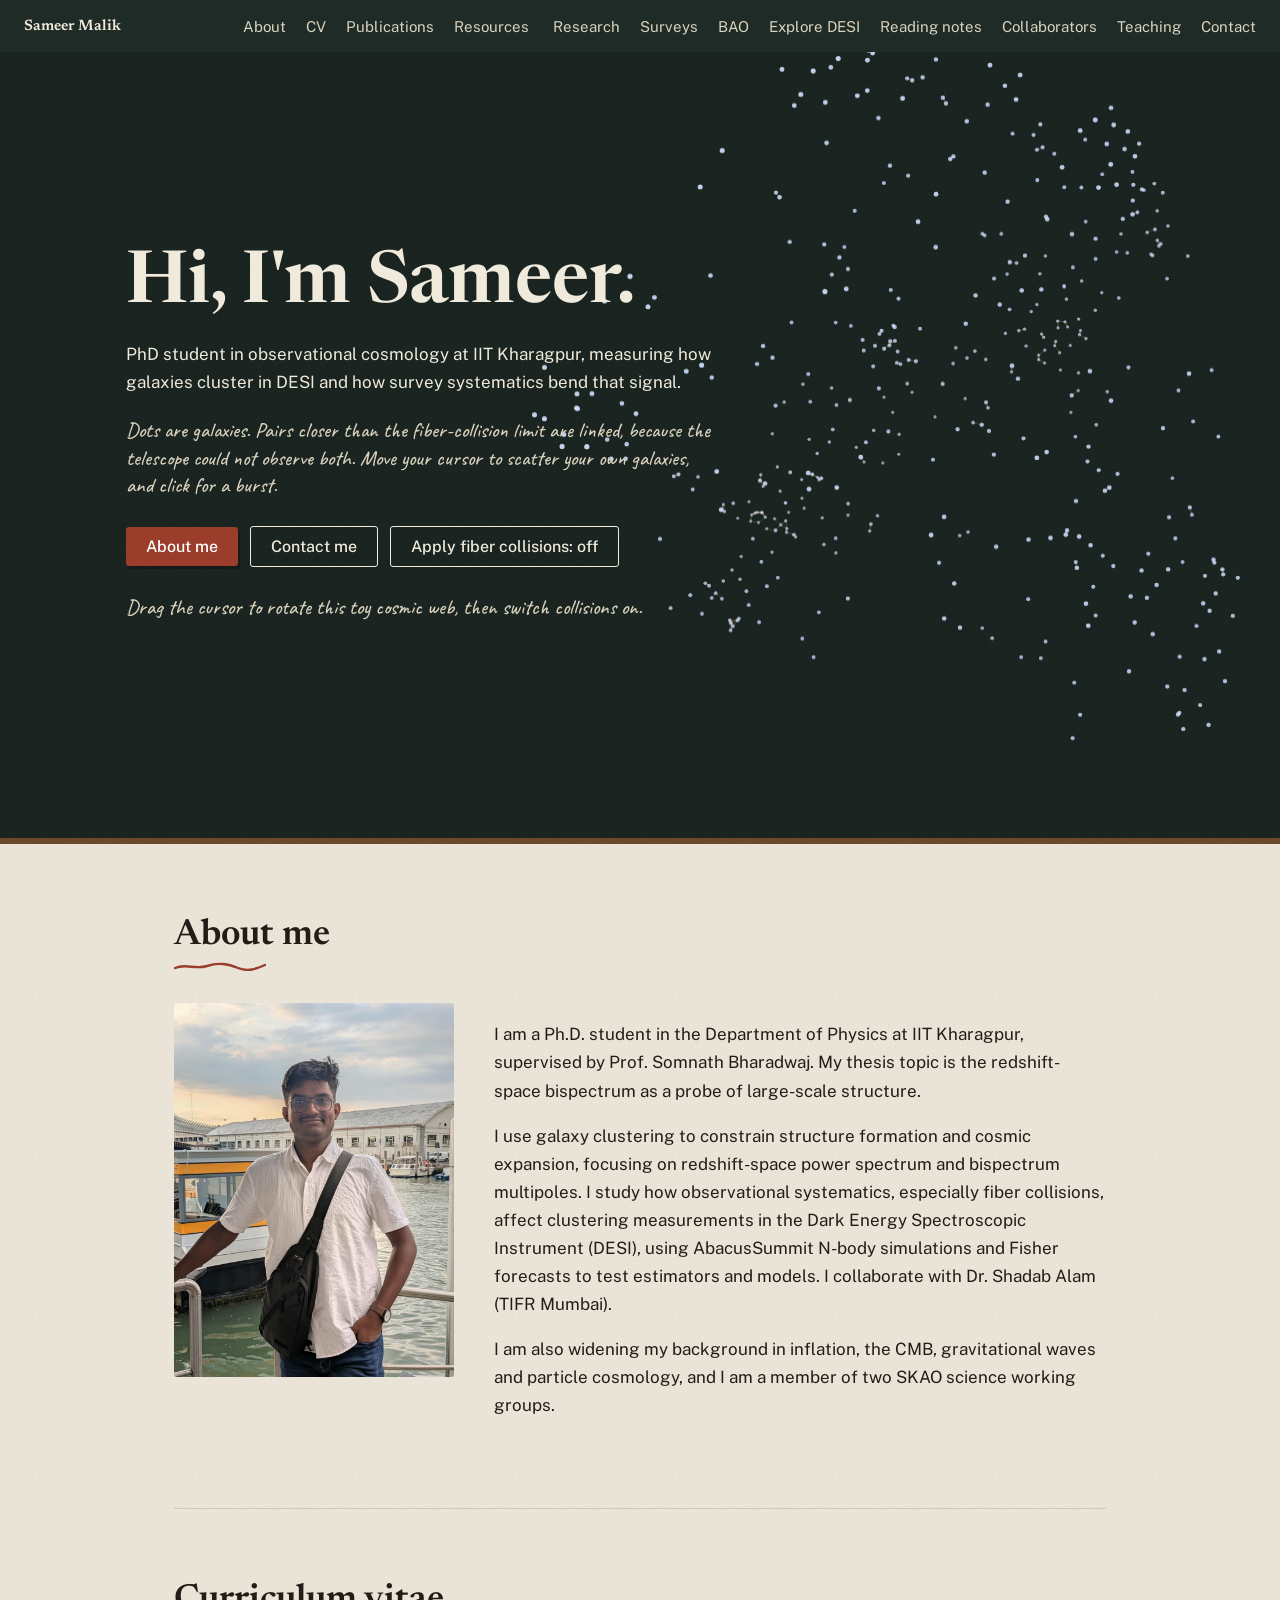
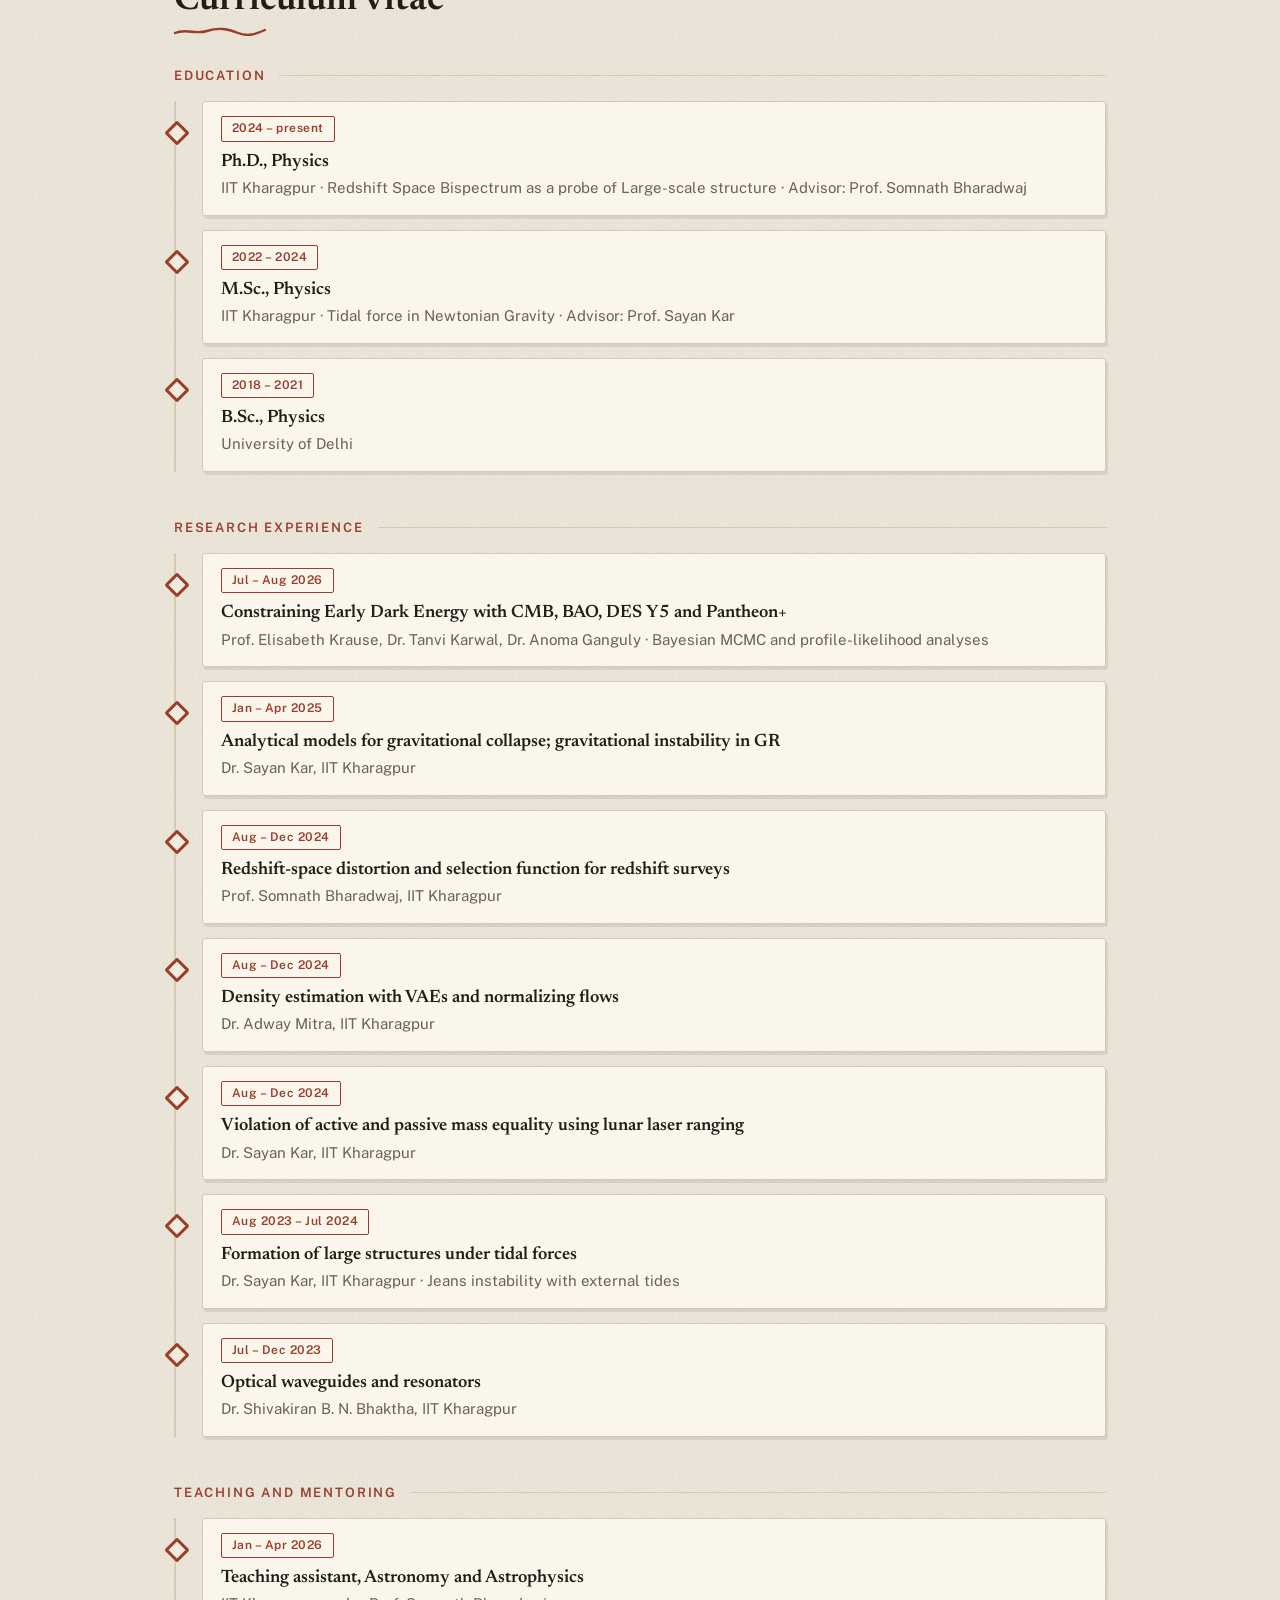
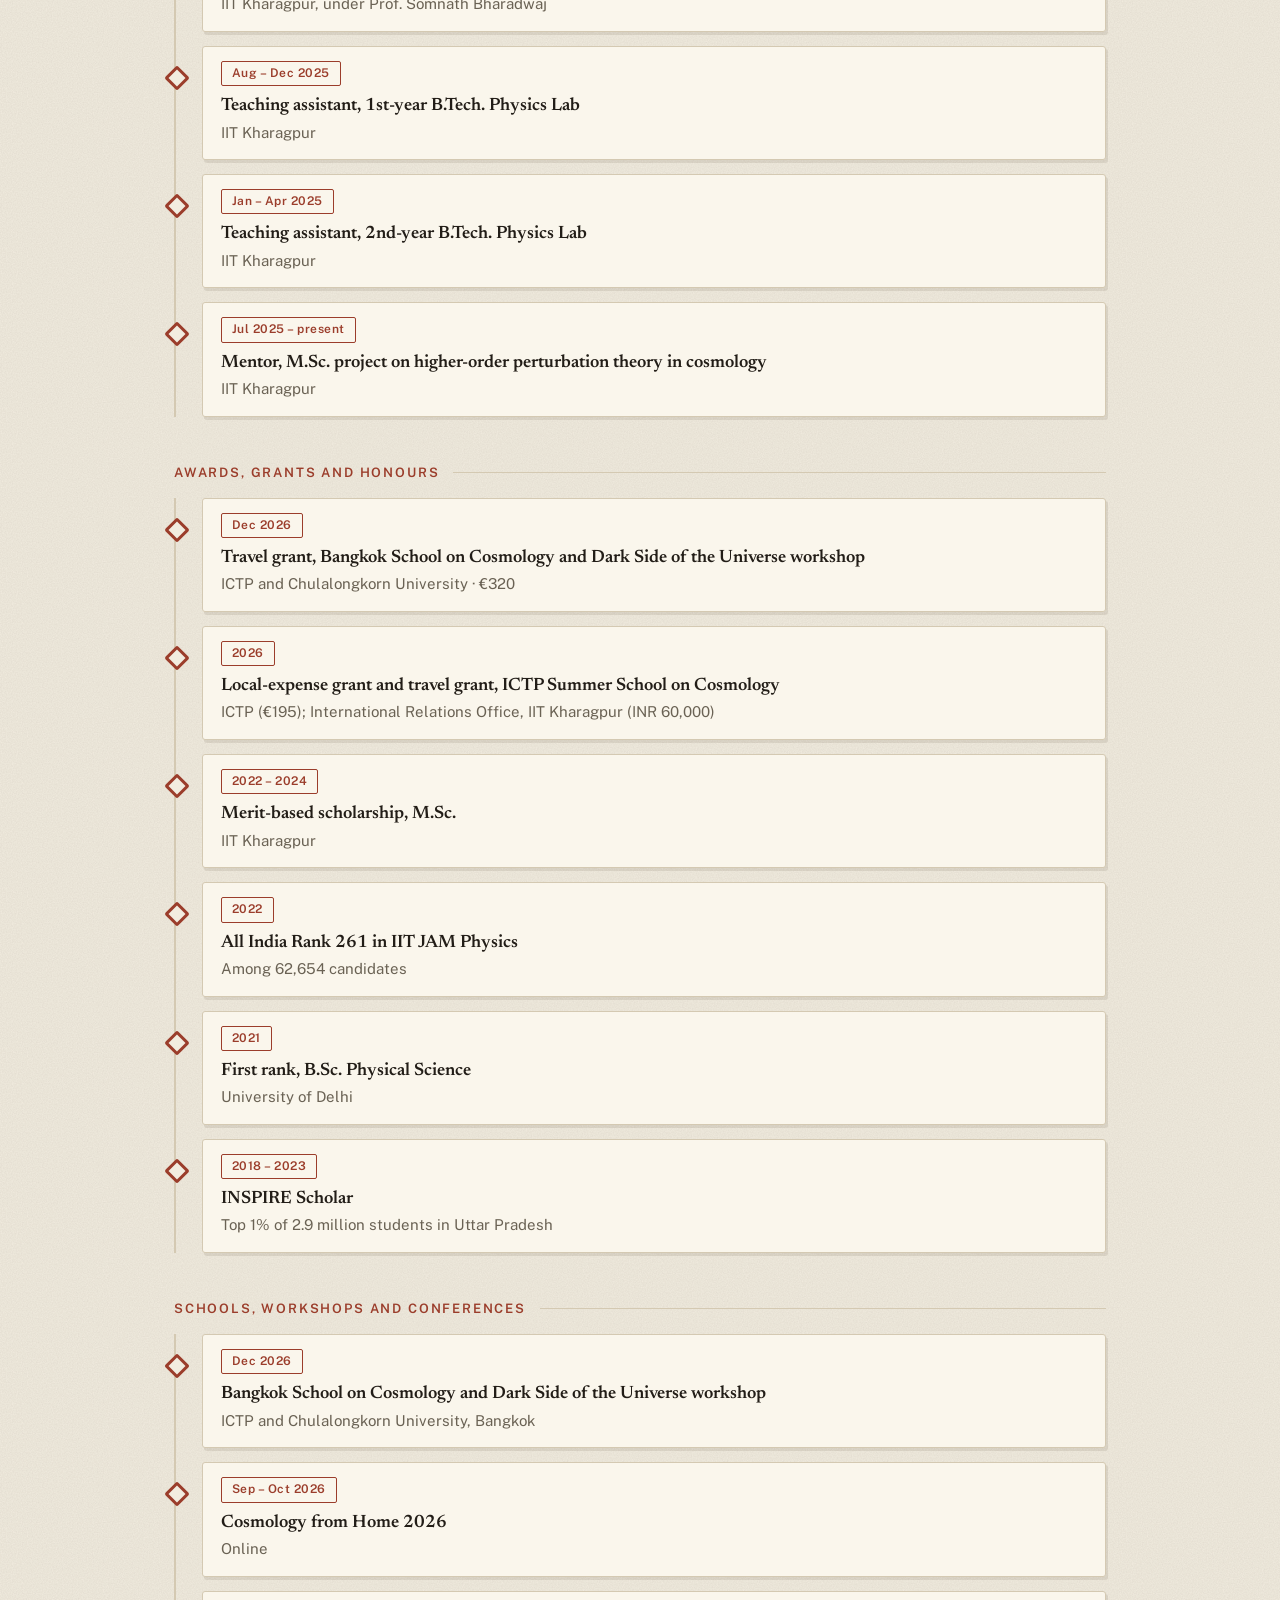
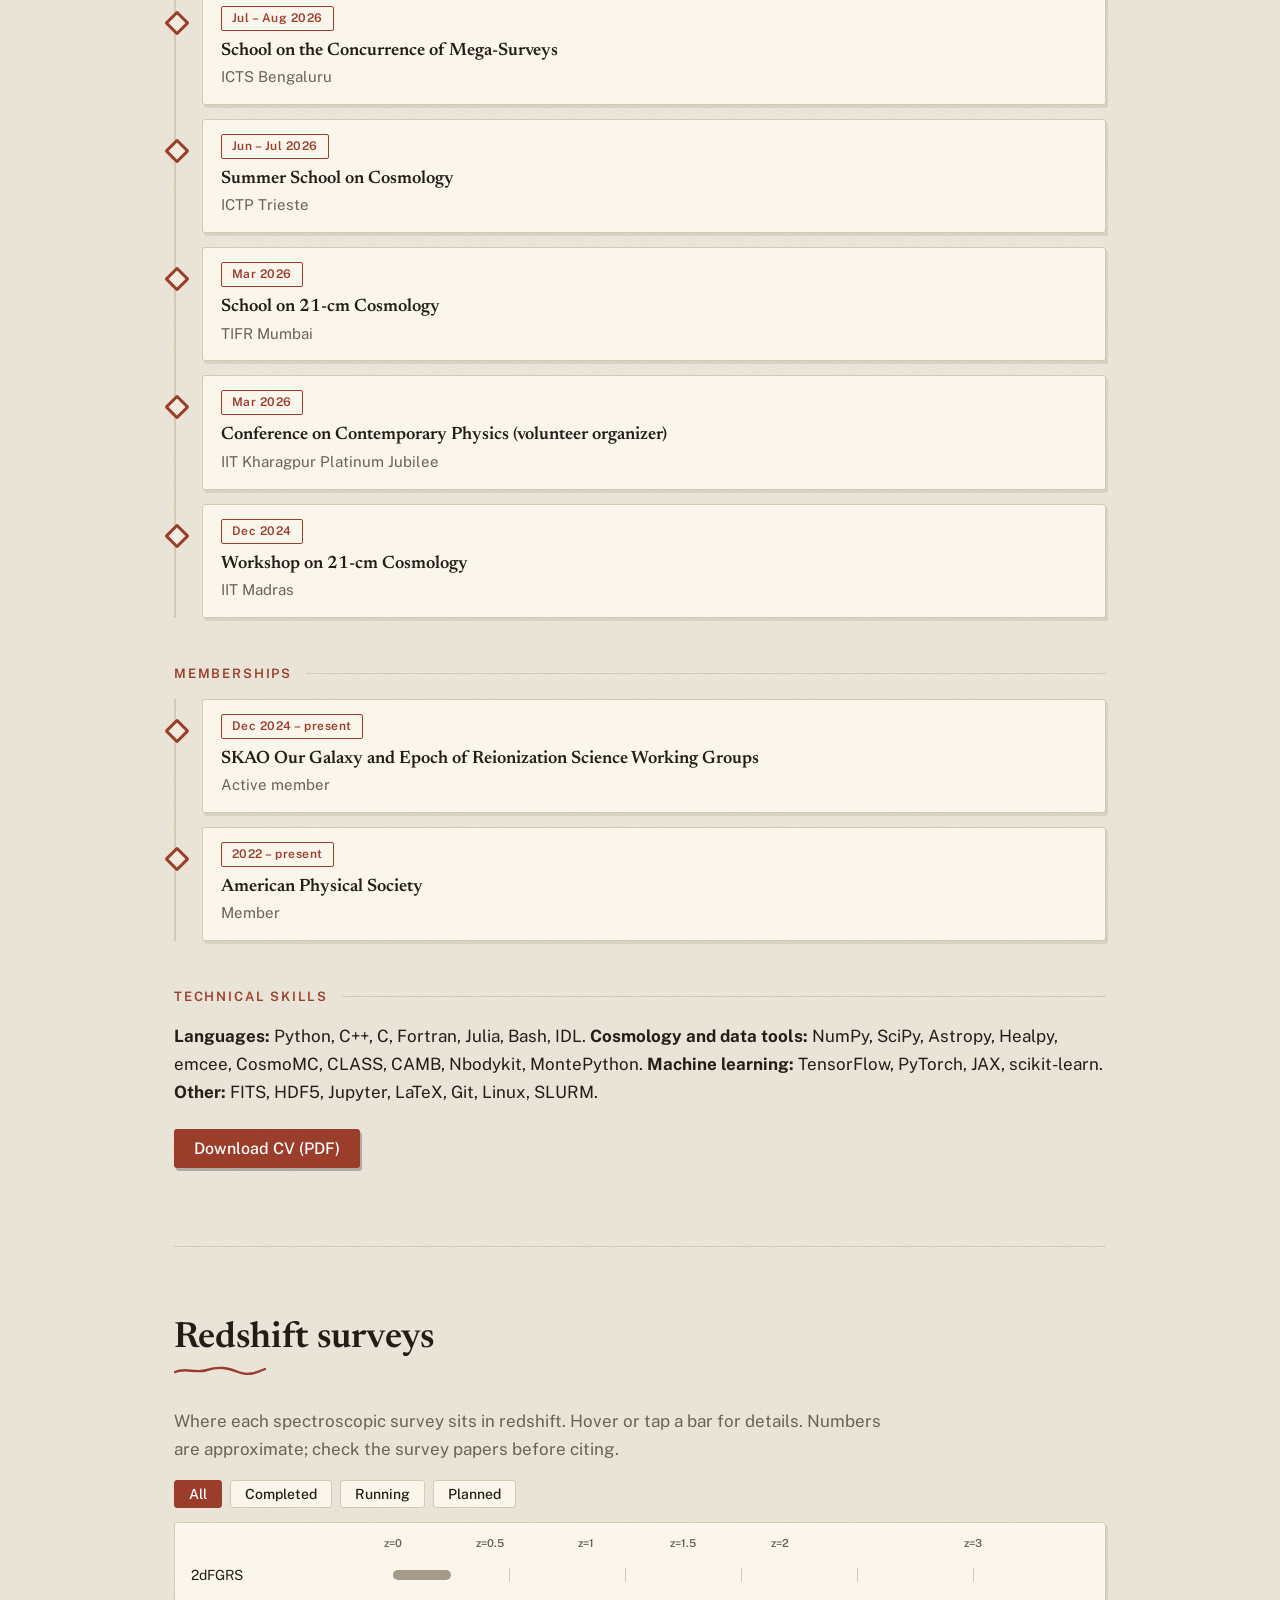
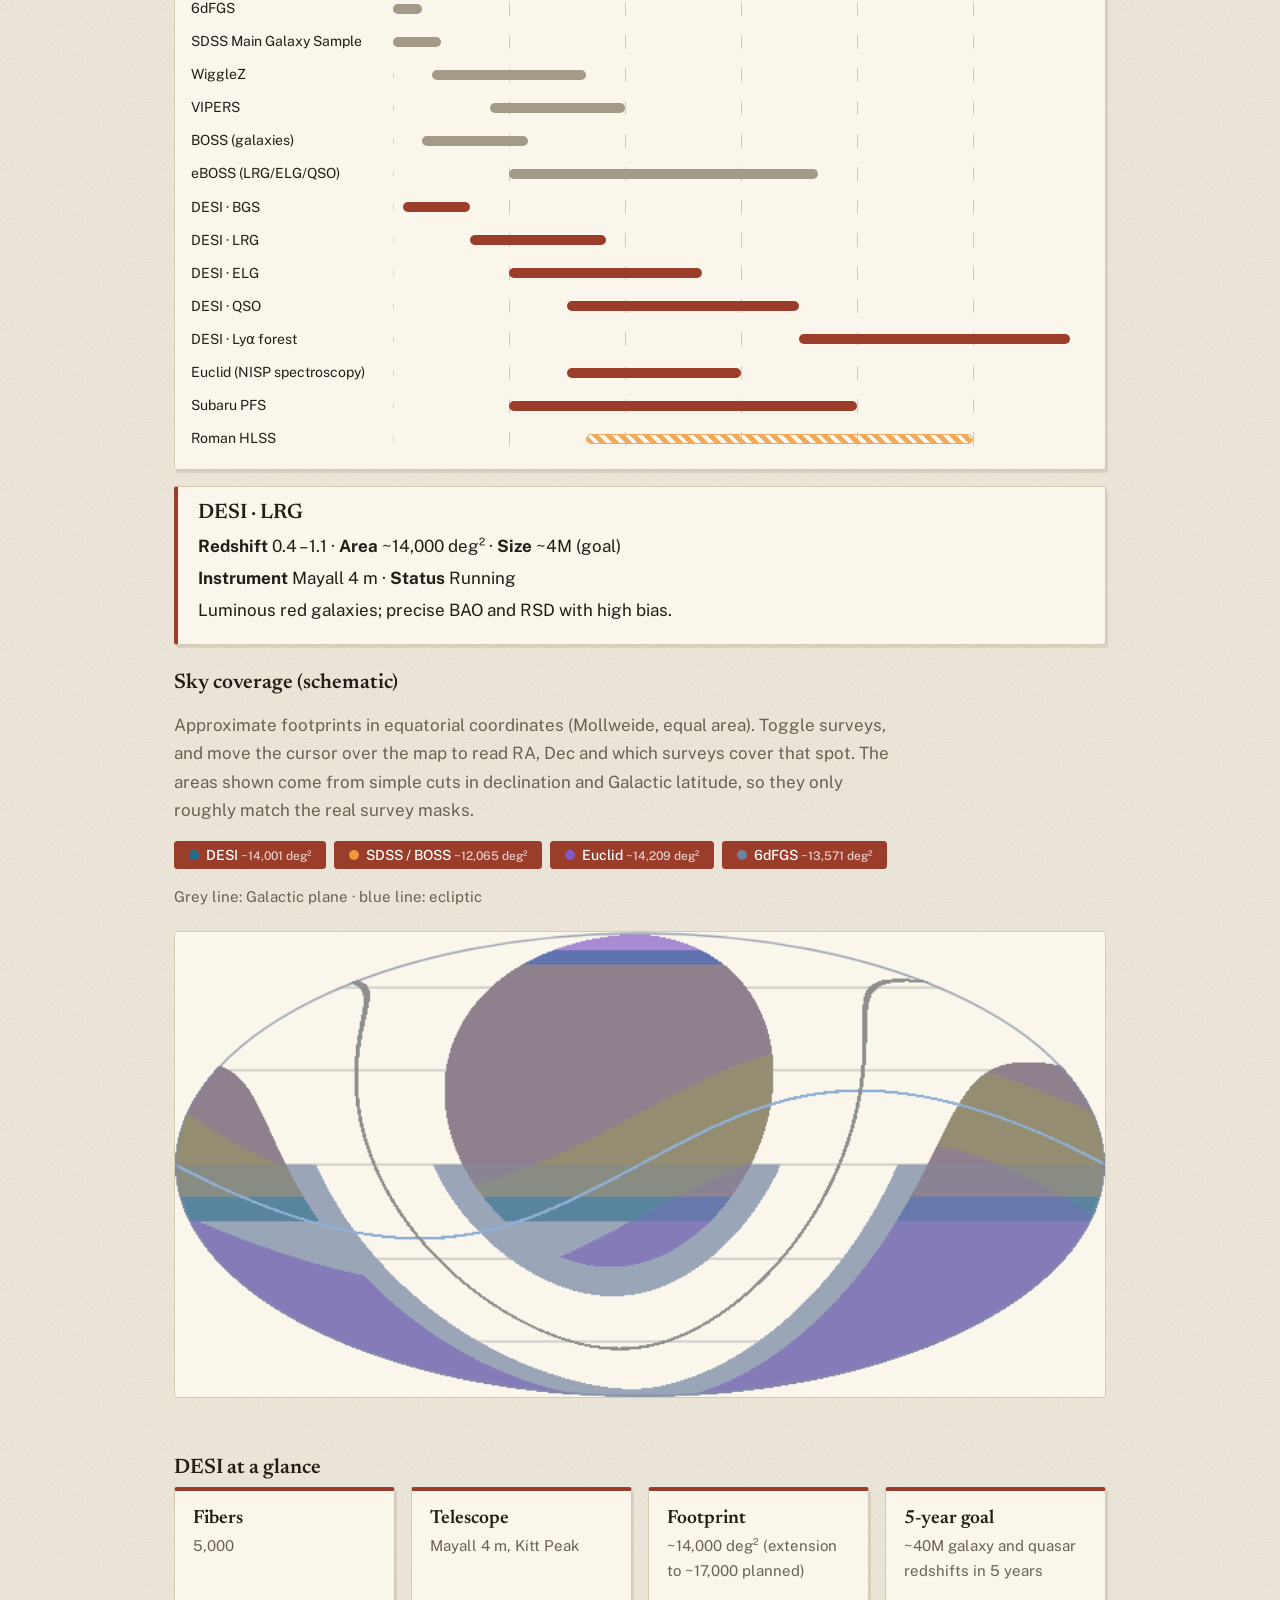
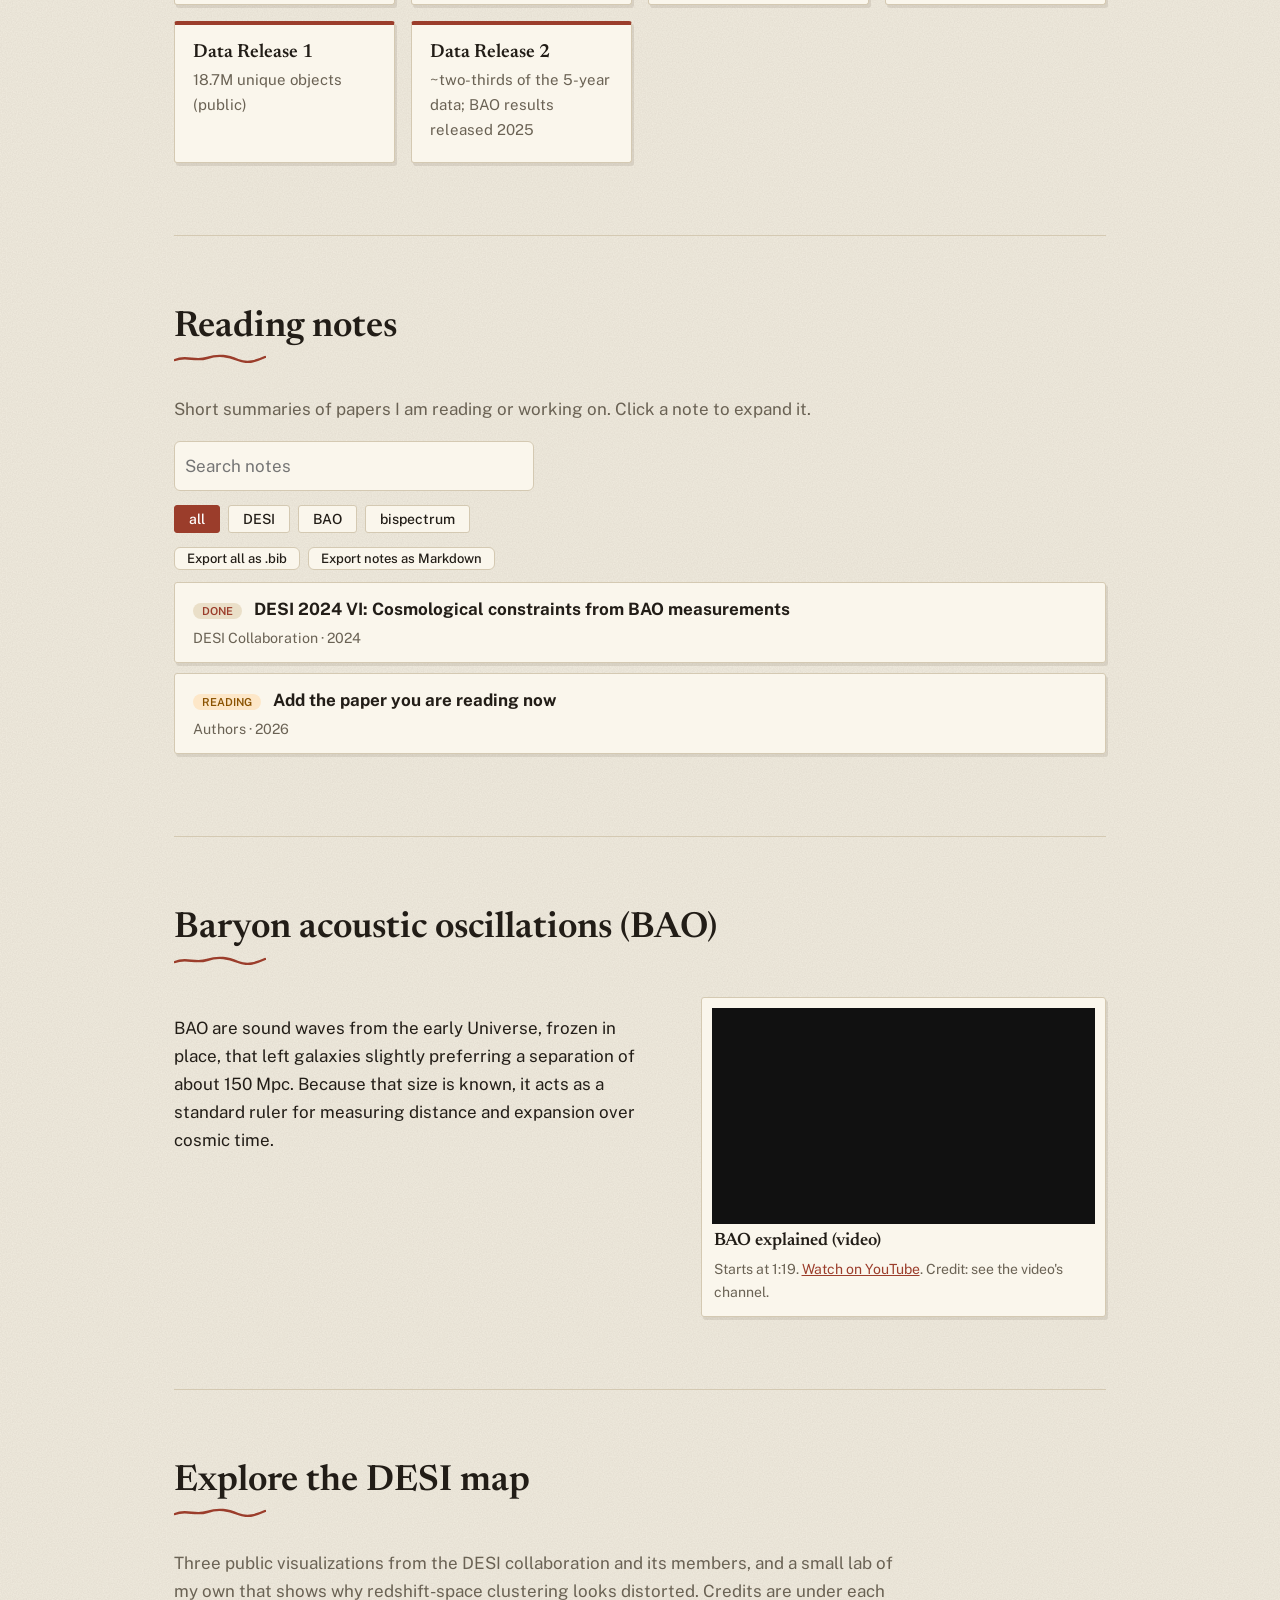
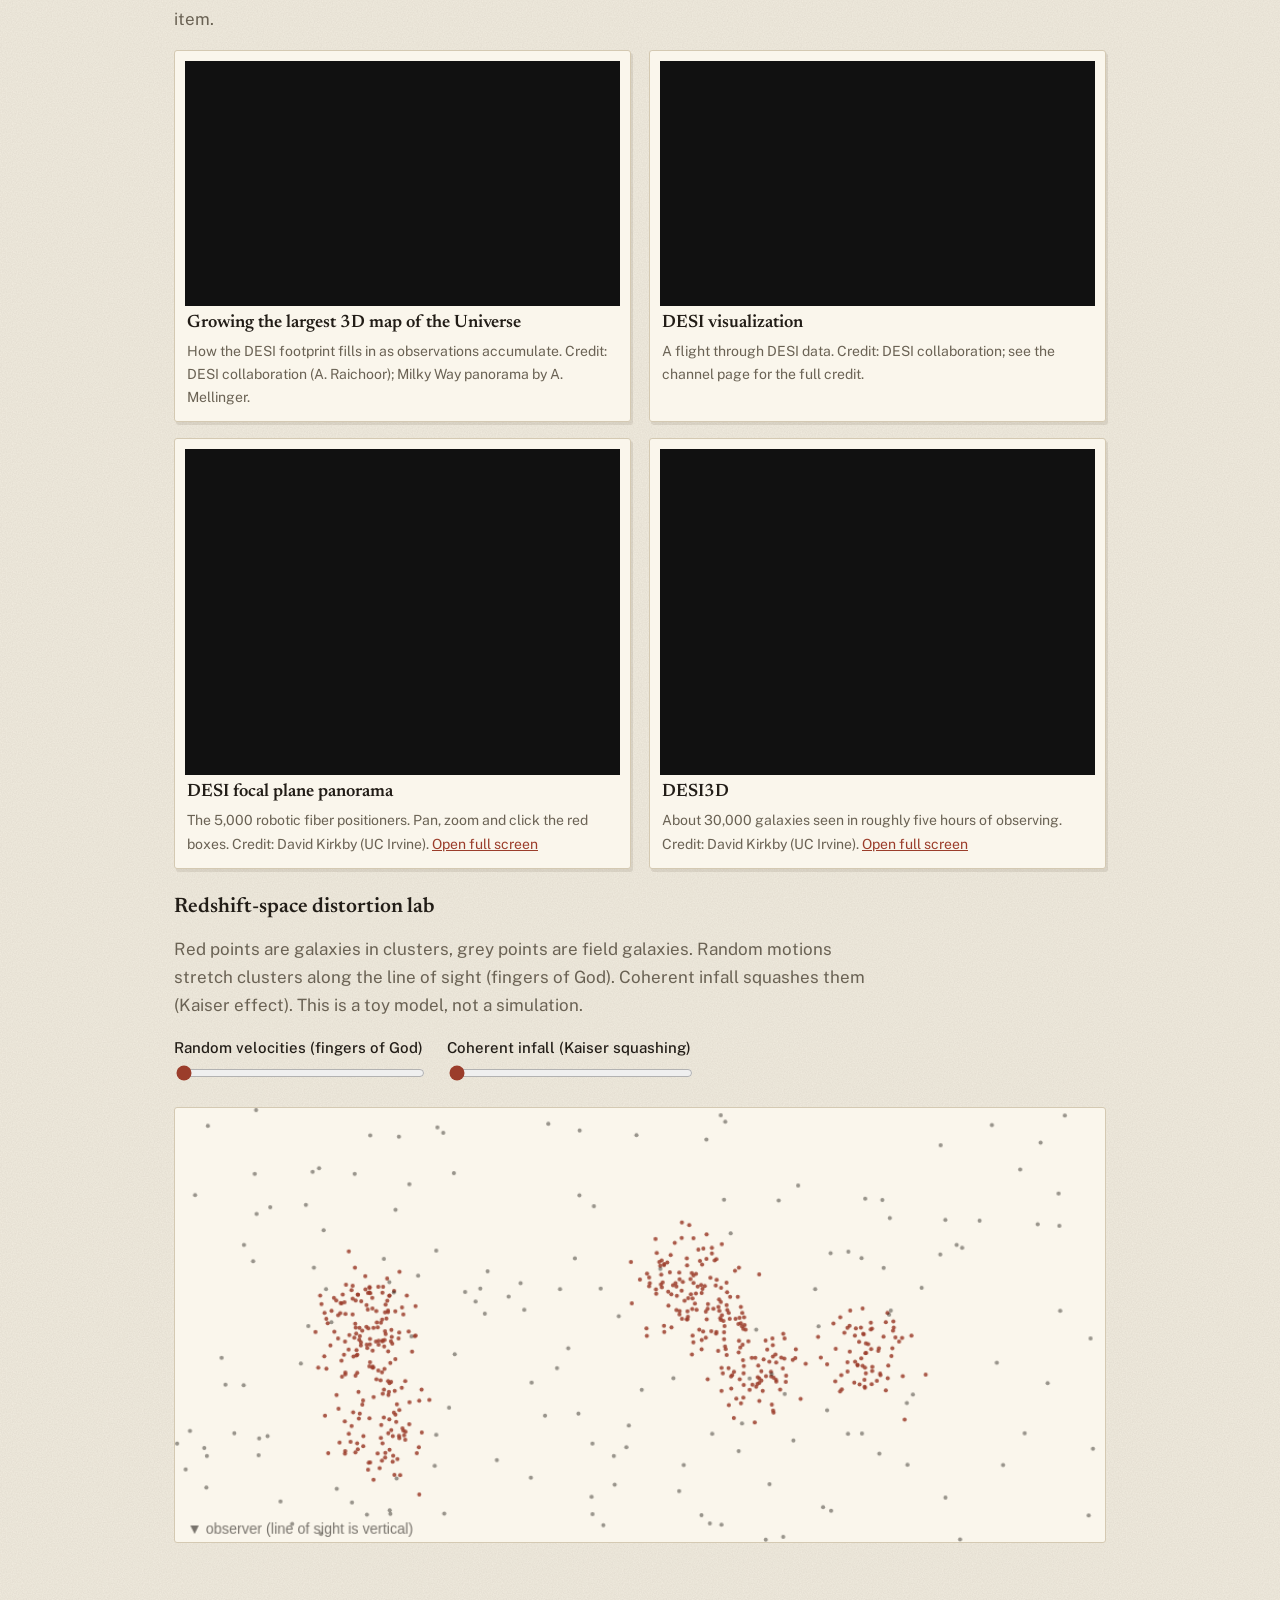
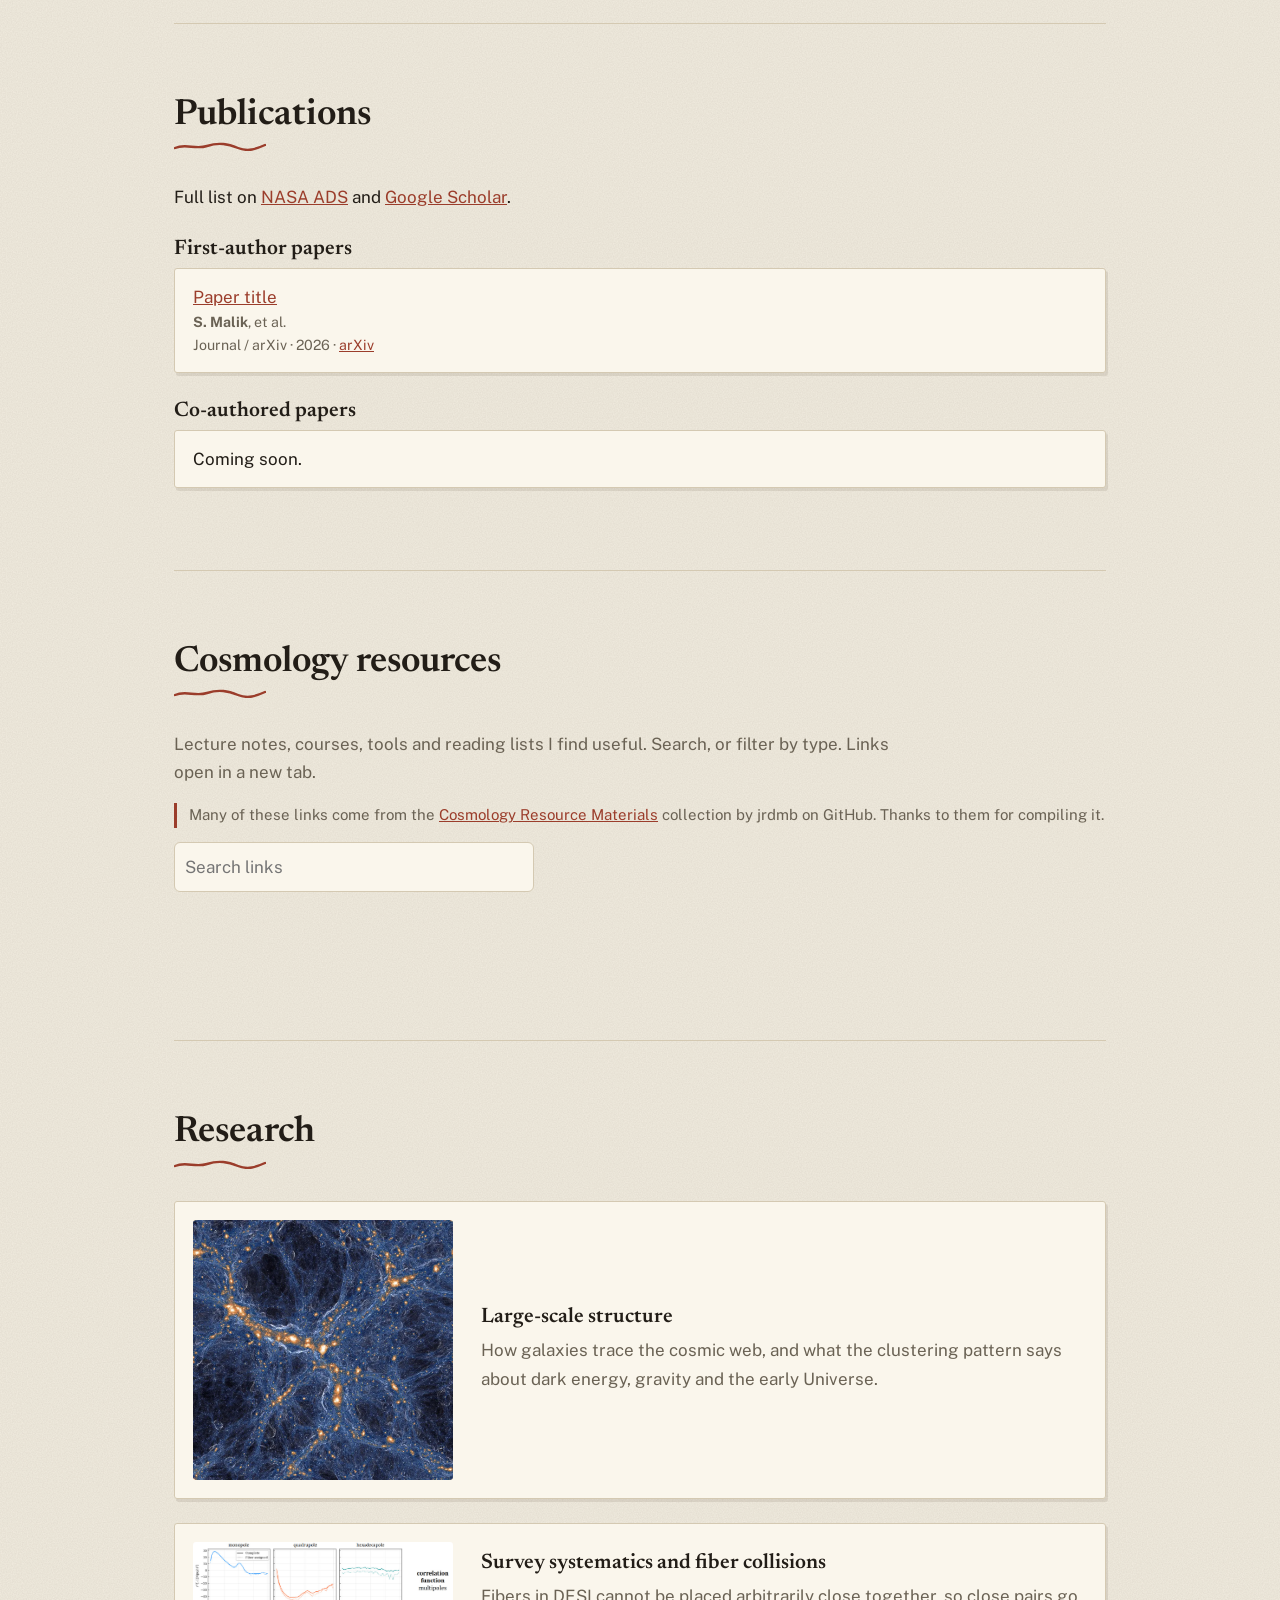
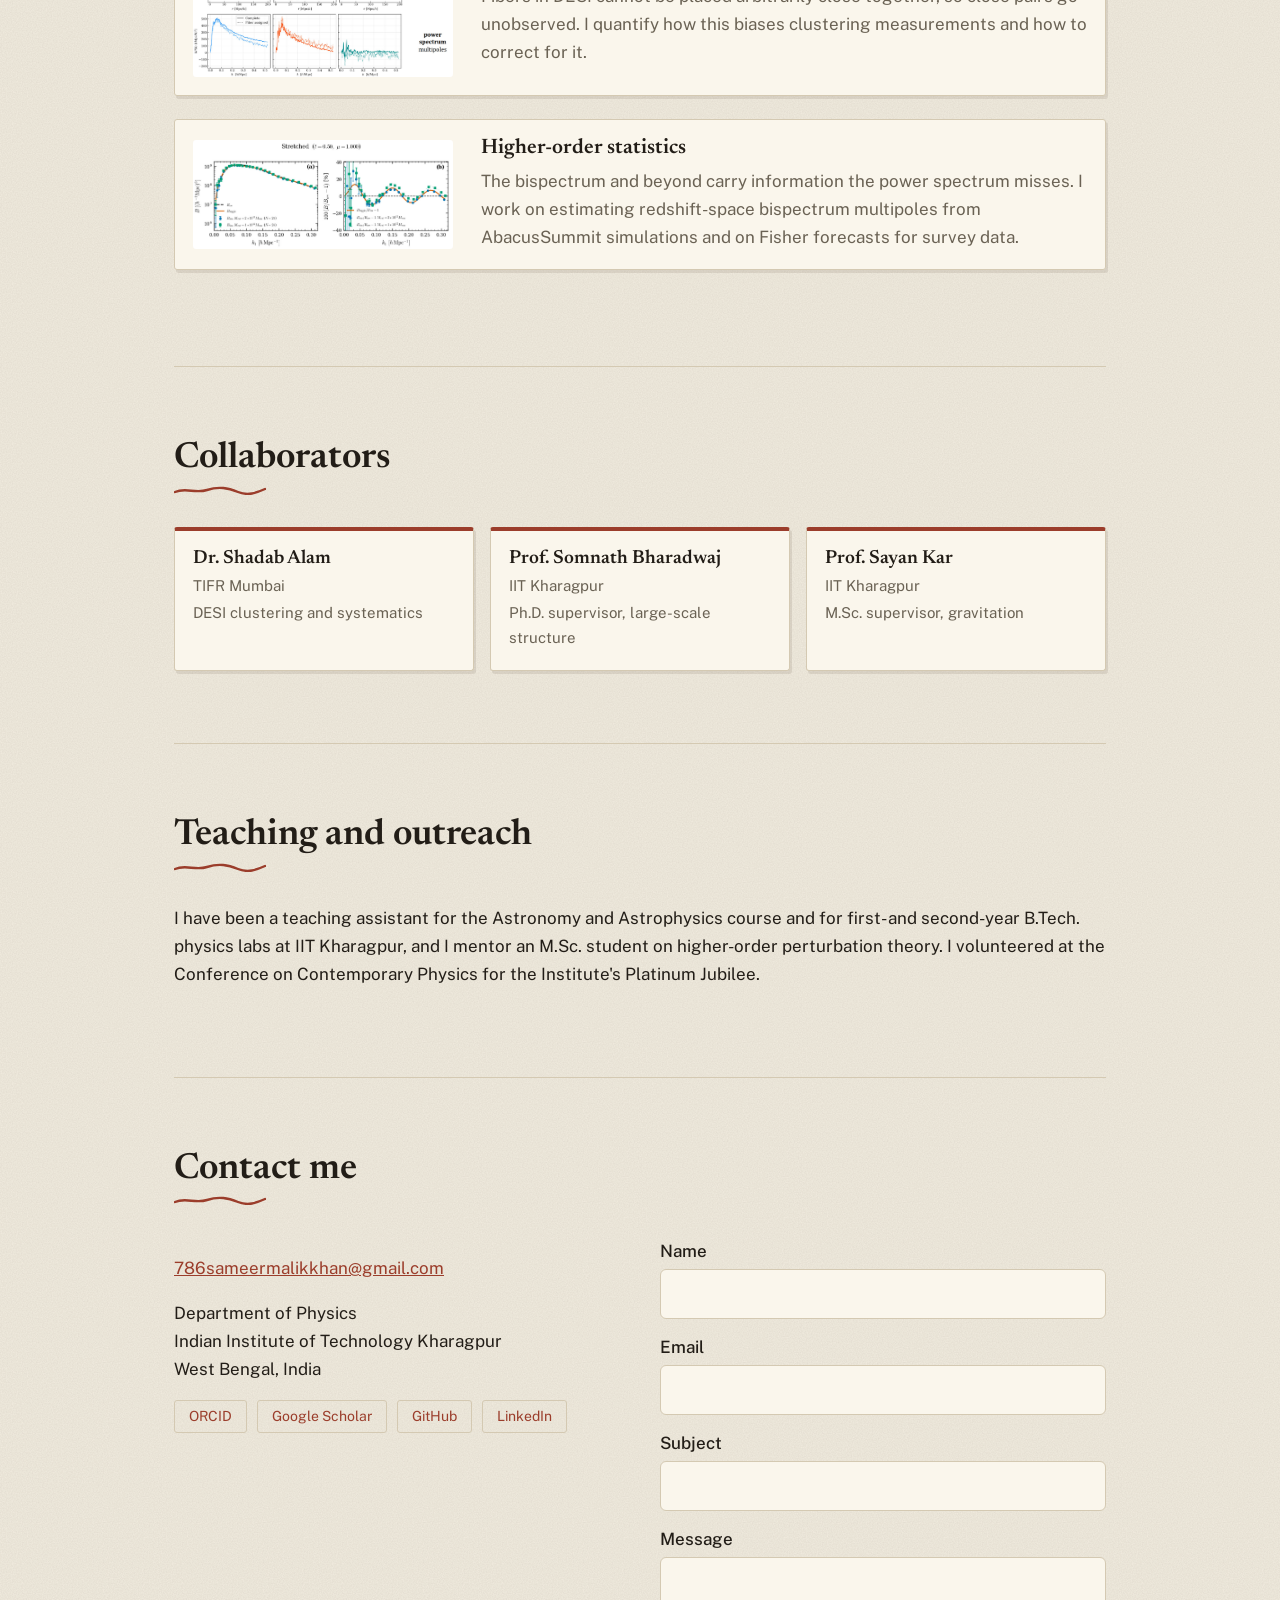
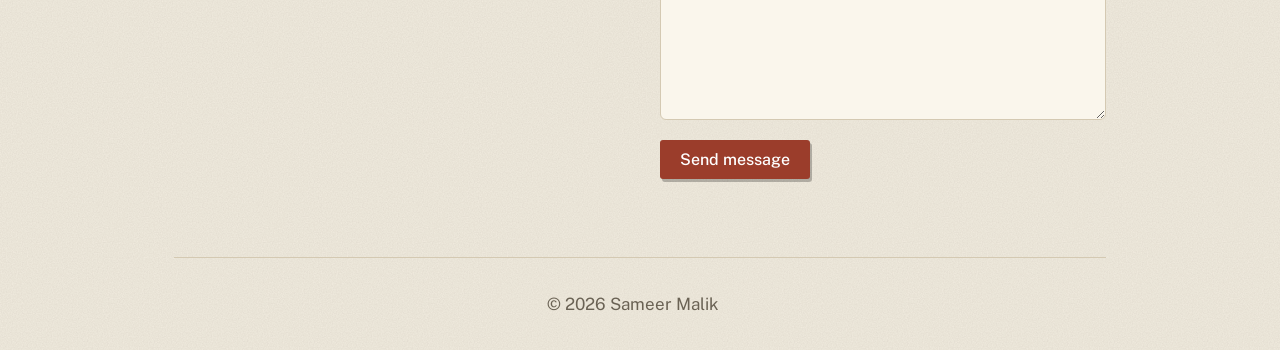
==== commit b20cc64e: "Add files via upload" ====
--- a/index.html
+++ b/index.html
@@ -15,7 +15,7 @@
   <a class="brand" href="#home">Sameer Malik</a>
   <button class="menu" aria-label="Toggle menu" aria-expanded="false">Menu</button>
   <nav id="links">
-    <a href="#about">About</a><a href="#cv">CV</a><a href="#publications">Publications</a>
+    <a href="#about">About</a><a href="#cv">CV</a><a href="#publications">Publications</a><a href="#resources">Resources</a>
     <a href="#research">Research</a><a href="#surveys">Surveys</a><a href="#bao">BAO</a><a href="#explore">Explore DESI</a><a href="#notes">Reading notes</a><a href="#team">Collaborators</a><a href="#teaching">Teaching</a><a href="#contact">Contact</a>
   </nav>
 </header>
@@ -130,10 +130,7 @@
   <h2>Baryon acoustic oscillations (BAO)</h2>
   <div class="split bao">
     <div>
-      <p>Before the Universe was about 380,000 years old, light and ordinary matter formed a hot plasma. Pressure waves, which are sound waves, travelled through it. When the plasma cooled and the matter decoupled from light, those waves stopped, leaving a slight preference for galaxies to be separated by a fixed distance.</p>
-      <p>That distance is the sound horizon, about 150 Mpc in today's units, and it is set by early-Universe physics we can predict. It shows up as a small bump in the galaxy correlation function, or as faint wiggles in the power spectrum. Because its true size is known, it works as a <strong>standard ruler</strong>.</p>
-      <p>By measuring how large the ruler appears across the sky and along the line of sight, we get the distance to a galaxy sample and the expansion rate at its redshift. Repeating this over many redshifts traces the expansion history, which constrains dark energy. DESI measures BAO with several tracers, from bright galaxies at low redshift to quasars and the Lyman-alpha forest at high redshift. The effect was first detected in galaxy surveys in 2005.</p>
-      <p><em>Related to my work:</em> BAO uses the two-point signal, while the bispectrum adds information on top of it. Survey systematics such as fiber collisions must be controlled so they do not bias either one.</p>
+      <p>BAO are sound waves from the early Universe, frozen in place, that left galaxies slightly preferring a separation of about 150 Mpc. Because that size is known, it acts as a standard ruler for measuring distance and expansion over cosmic time.</p>
     </div>
     <div class="vid"><iframe src="https://www.youtube-nocookie.com/embed/jpXuYc-wzk4?start=79" title="Baryon acoustic oscillations video" loading="lazy" allowfullscreen></iframe><h4>BAO explained (video)</h4><p>Starts at 1:19. <a href="https://www.youtube.com/watch?v=jpXuYc-wzk4&t=79s">Watch on YouTube</a>. Credit: see the video's channel.</p></div>
   </div>
@@ -164,6 +161,16 @@
   <ul class="pubs" id="pubs-first"></ul>
   <h3>Co-authored papers</h3>
   <ul class="pubs" id="pubs-co"></ul>
+</section>
+
+<section id="resources">
+  <h2>Cosmology resources</h2>
+  <p class="lead">Lecture notes, courses, tools and reading lists I find useful. Search, or filter by type. Links open in a new tab.</p>
+  <p class="credit">Many of these links come from the <a href="https://github.com/jrdmb/cosmology-resource-materials" target="_blank" rel="noopener">Cosmology Resource Materials</a> collection by jrdmb on GitHub. Thanks to them for compiling it.</p>
+  <input id="res-q" type="search" placeholder="Search links">
+  <div class="chips" id="res-tags"></div>
+  <p class="mapread" id="res-n"></p>
+  <ul class="rlist" id="res-list"></ul>
 </section>
 
 <section id="research">
@@ -224,6 +231,7 @@
 <script src="explorer.js"></script>
 <script src="skymap.js"></script>
 <script src="notes.js"></script>
+<script src="resources.js"></script>
 <script src="counter.js"></script>
 <script src="rsd.js"></script>
 </body>
--- a/style.css
+++ b/style.css
@@ -142,3 +142,9 @@
 
 #bao .split{grid-template-columns:1.2fr 1fr;align-items:start}
 @media(max-width:760px){#bao .split{grid-template-columns:1fr}}
+
+/* ---- Resources ---- */
+#res-q{max-width:360px}.rlist{list-style:none;padding:0;margin:12px 0;display:grid;grid-template-columns:repeat(auto-fill,minmax(300px,1fr));gap:8px}
+.rlist li{padding:10px 14px;background:var(--card);border:1px solid var(--line);border-radius:3px;box-shadow:2px 3px 0 rgba(60,45,20,.08);display:flex;flex-direction:column}
+.rlist small{color:var(--mute);font-size:12px;letter-spacing:.06em;text-transform:uppercase}
+.credit{font-size:15px;color:var(--mute);border-left:3px solid var(--accent);padding-left:12px;margin:0 0 14px}
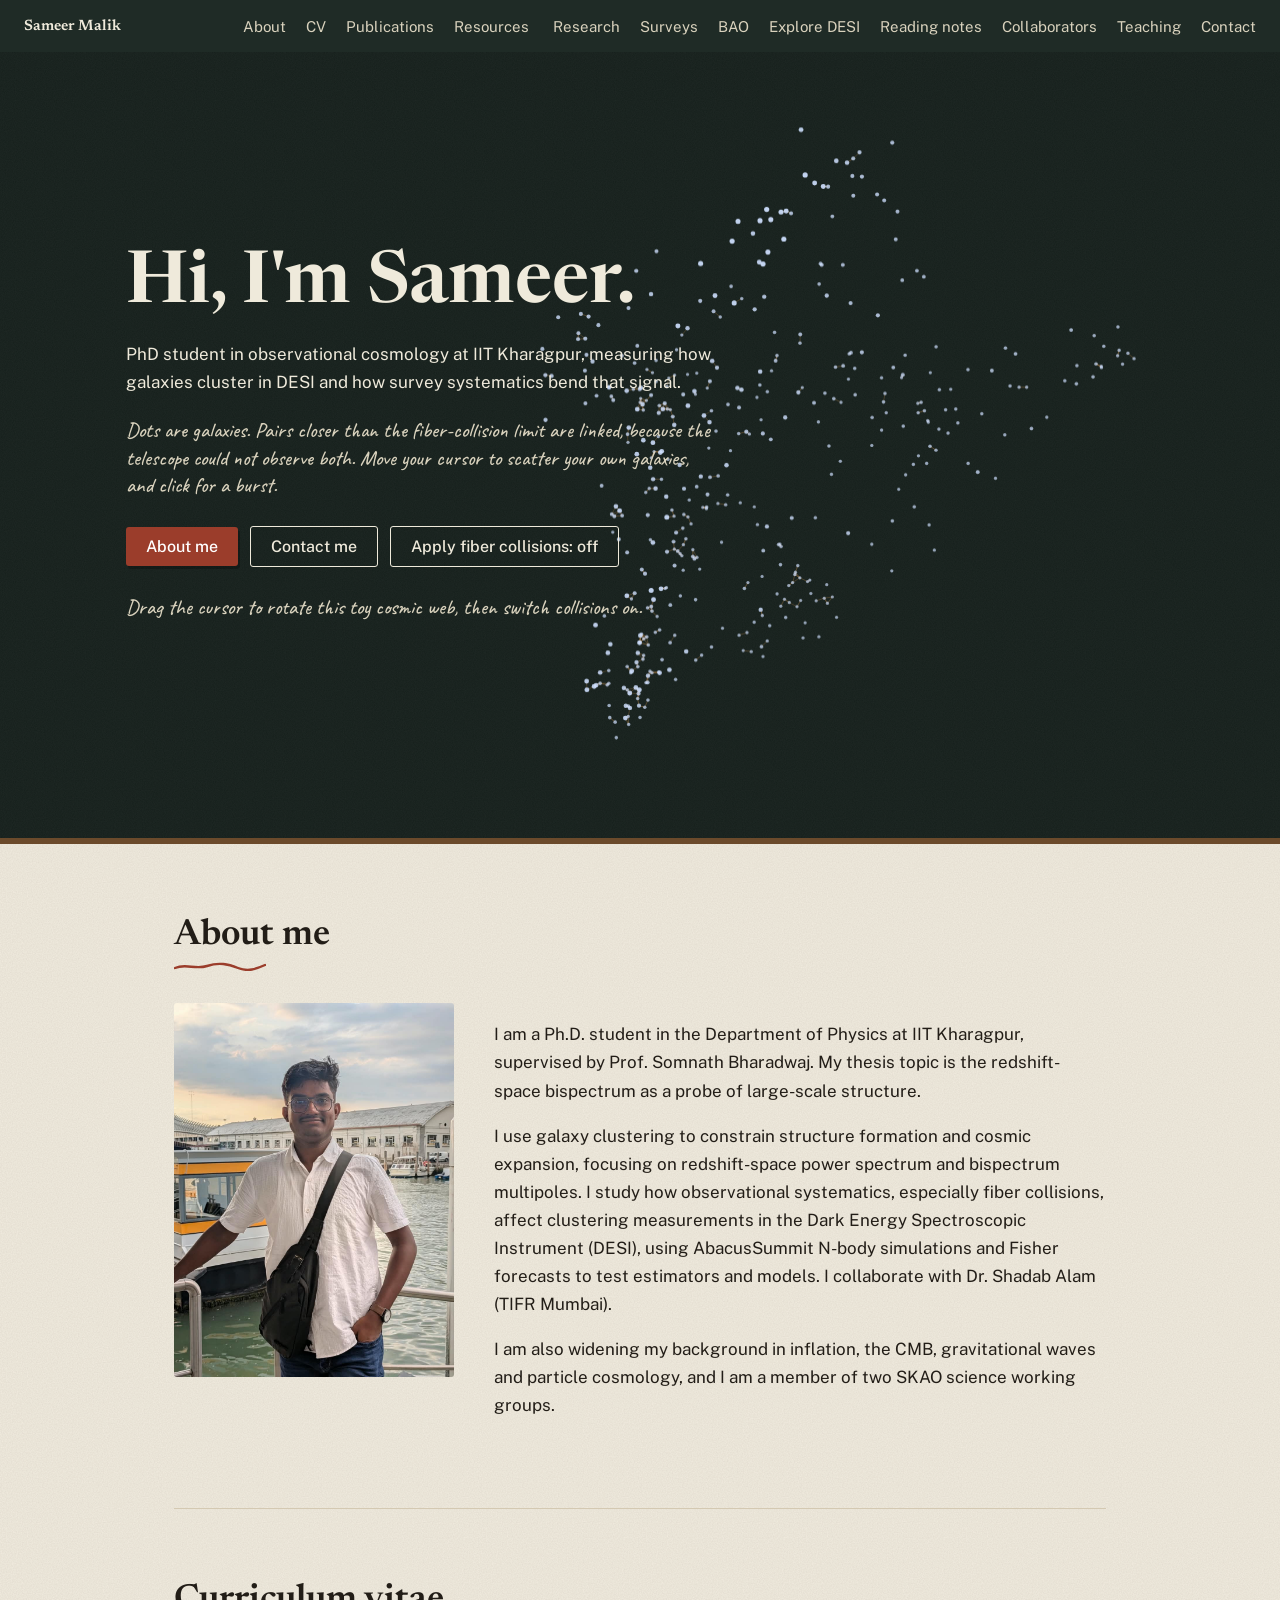
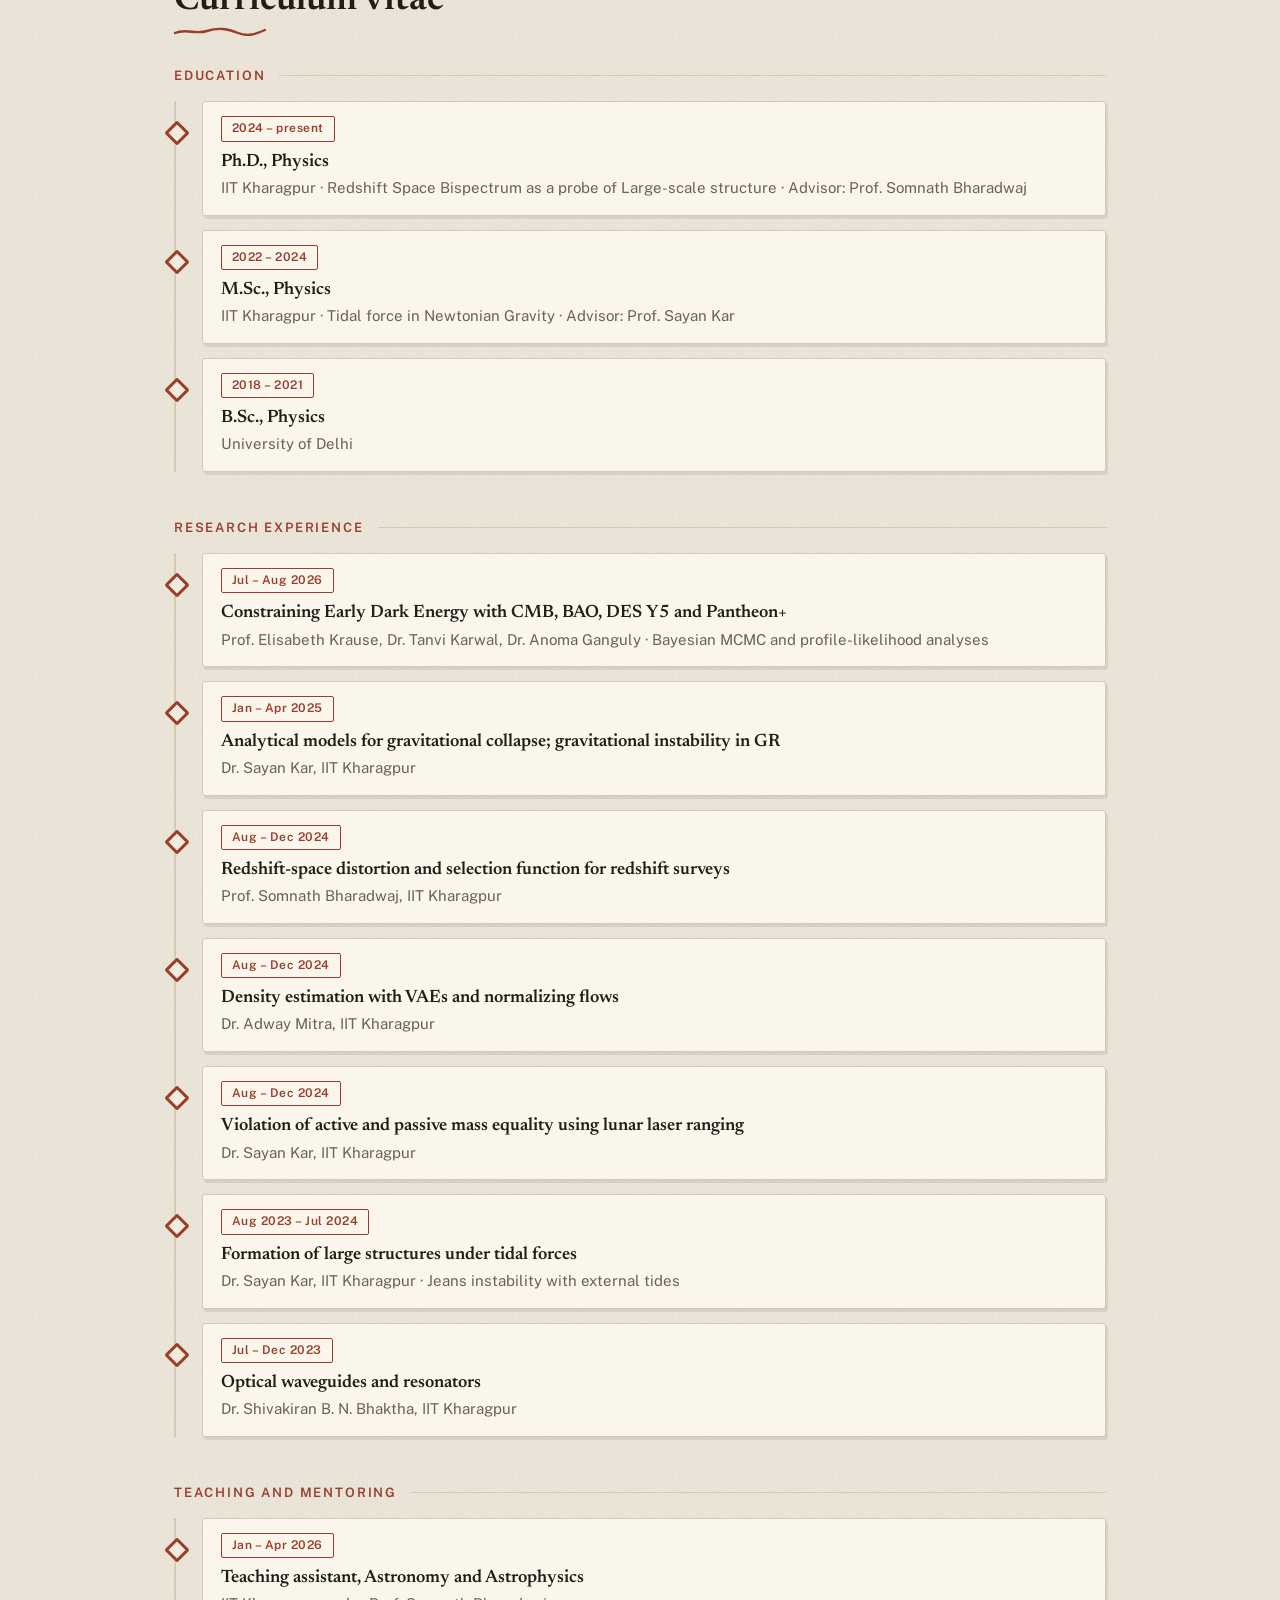
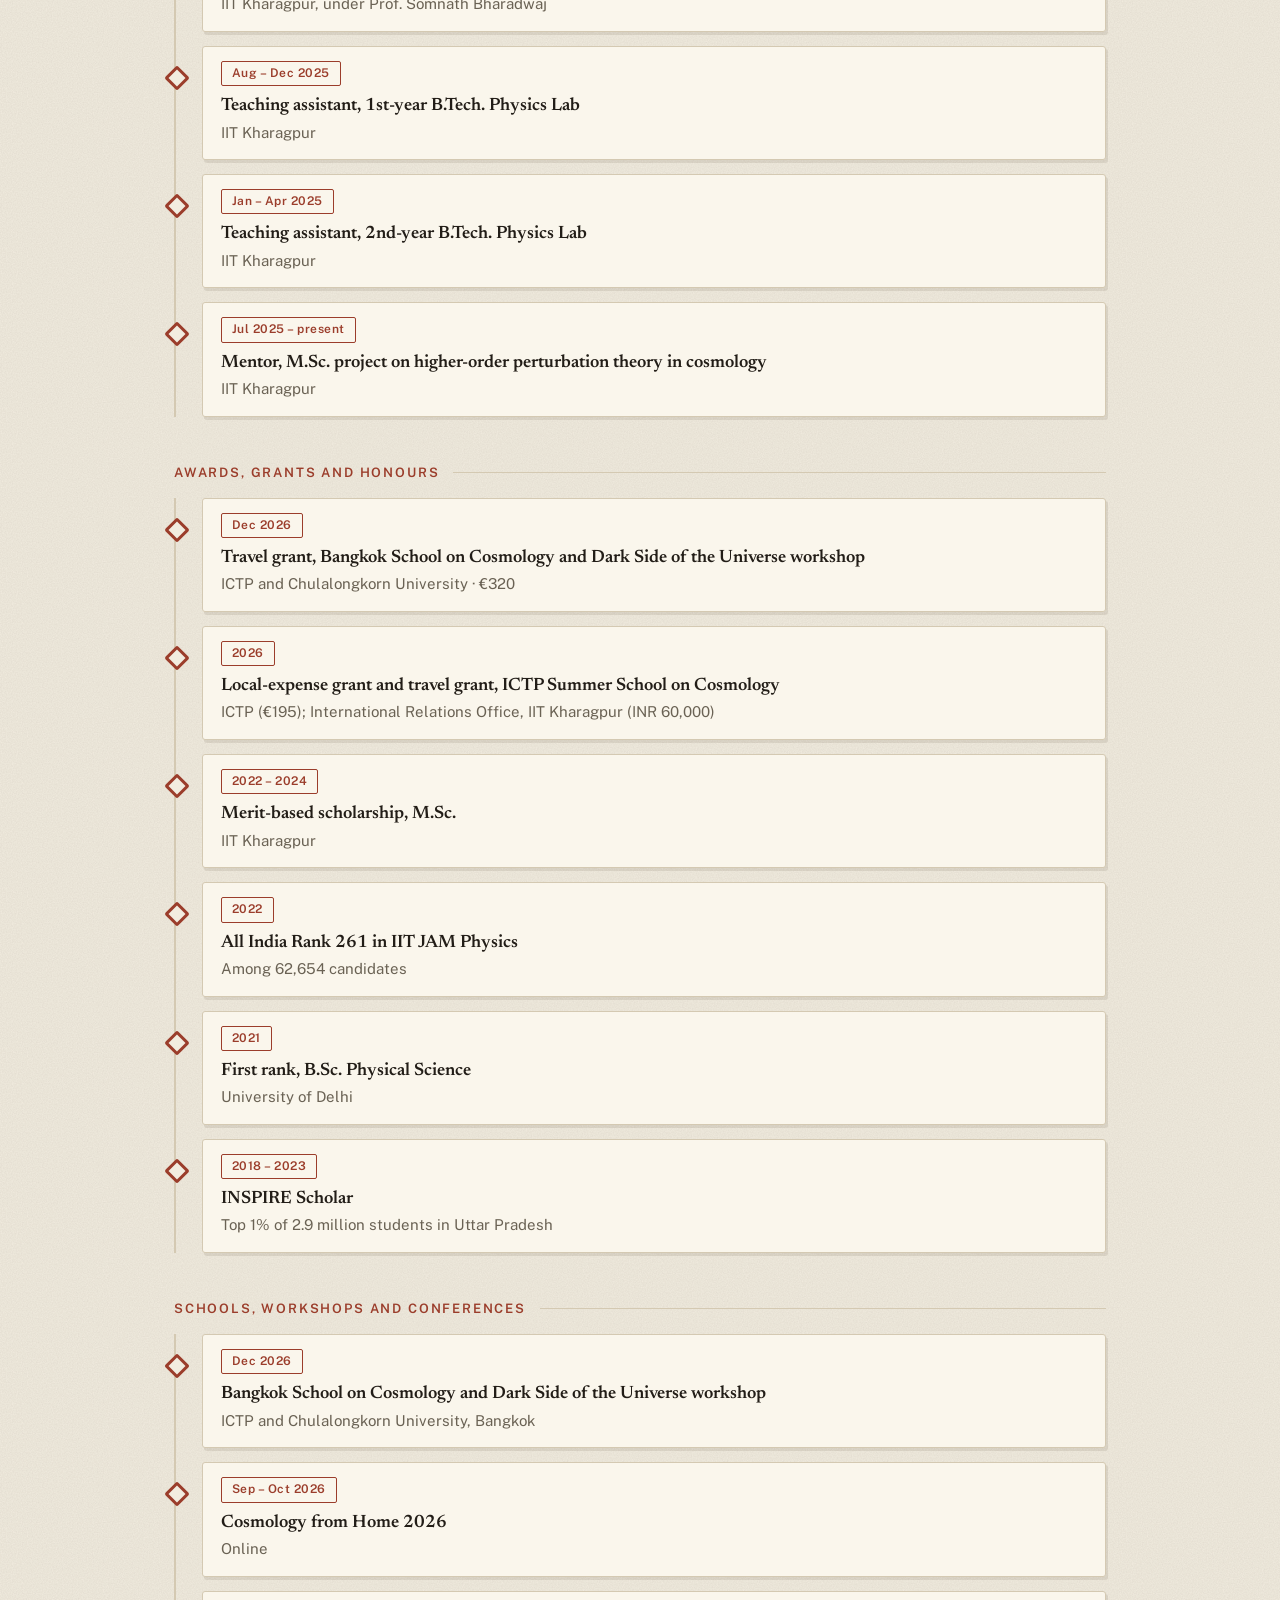
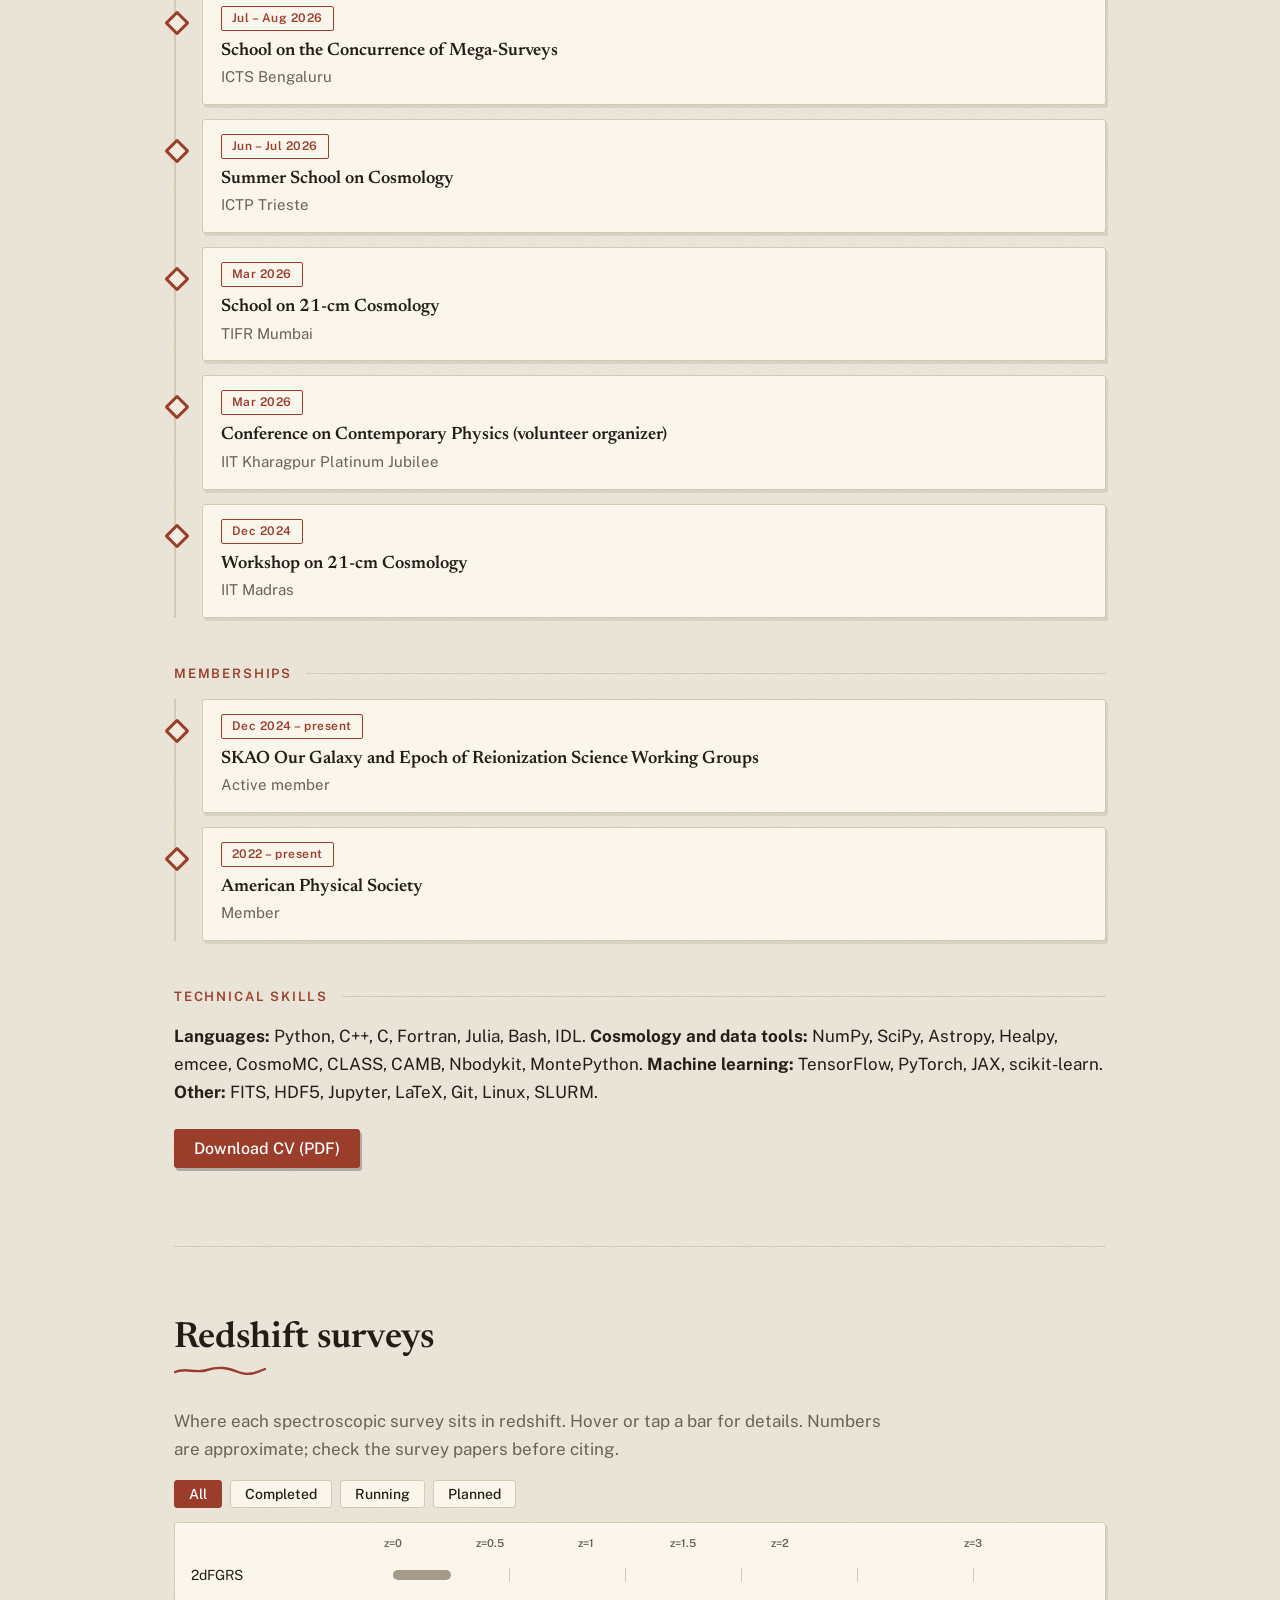
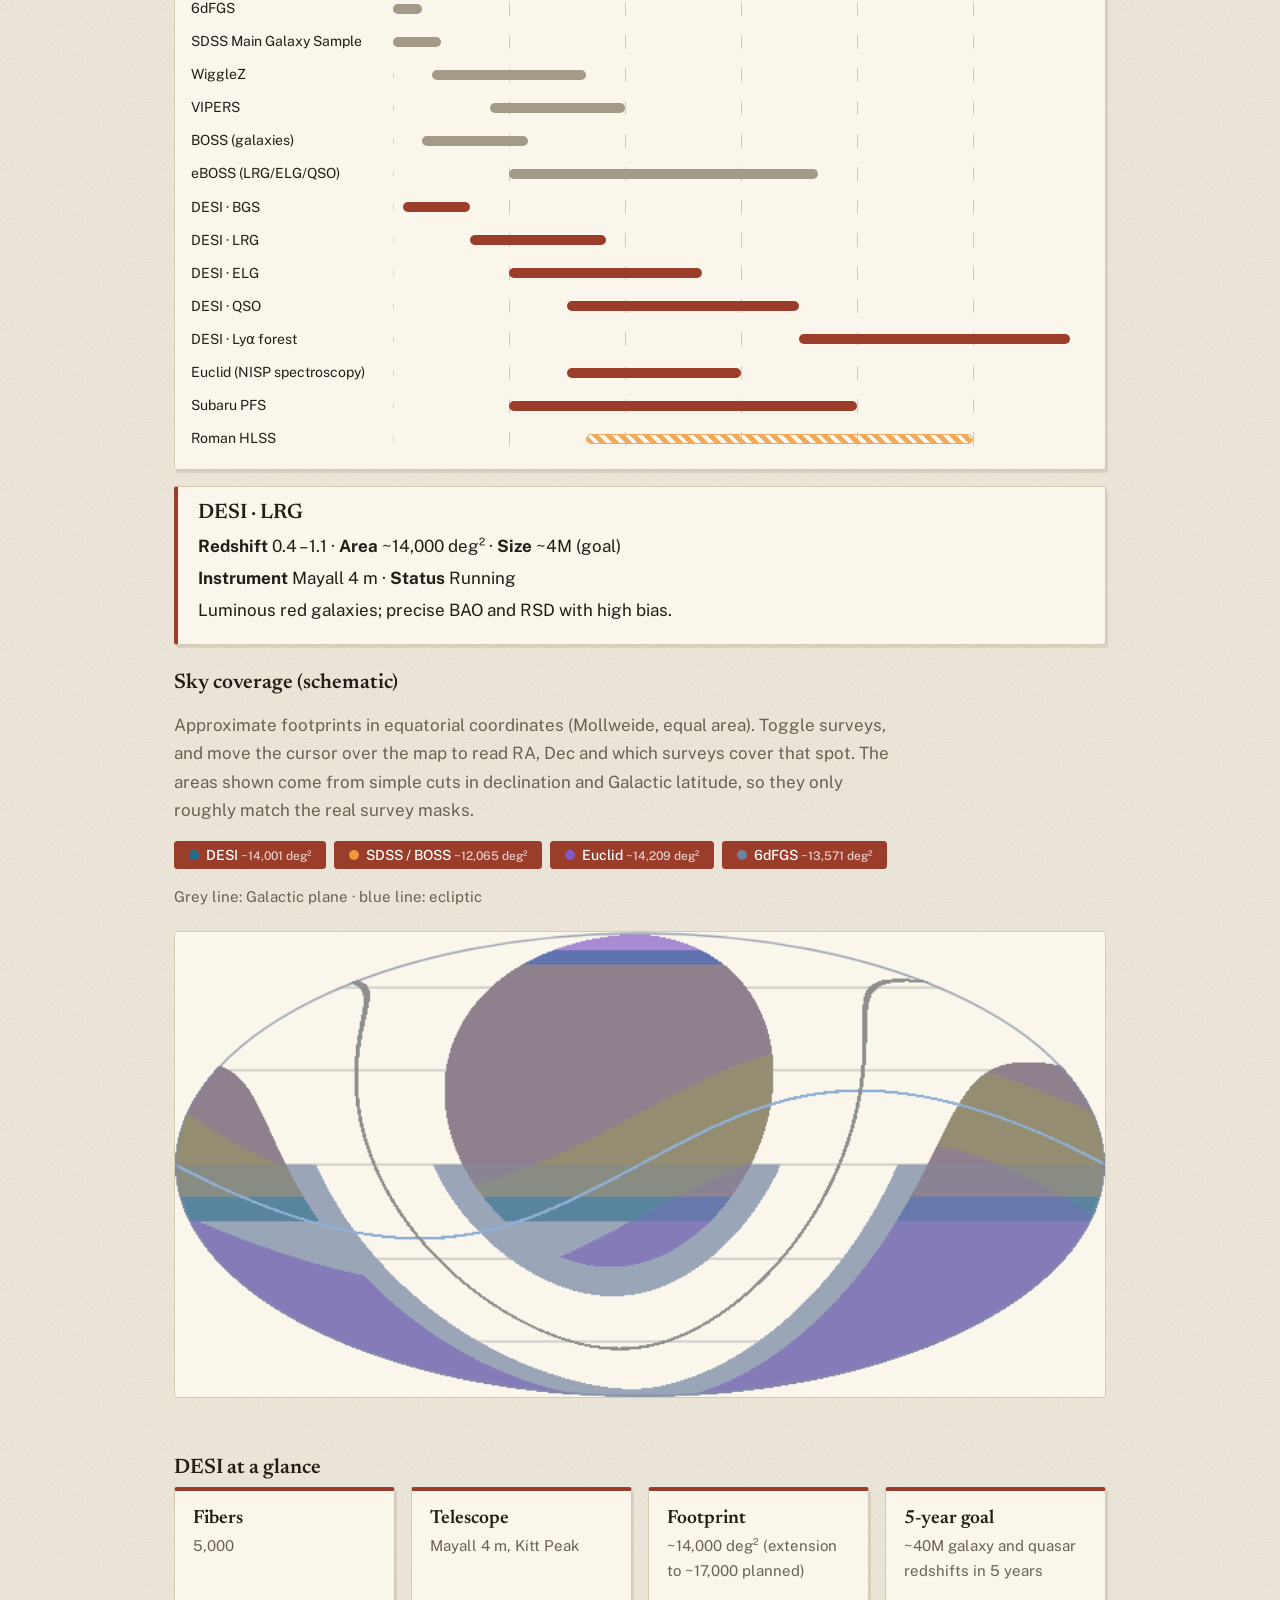
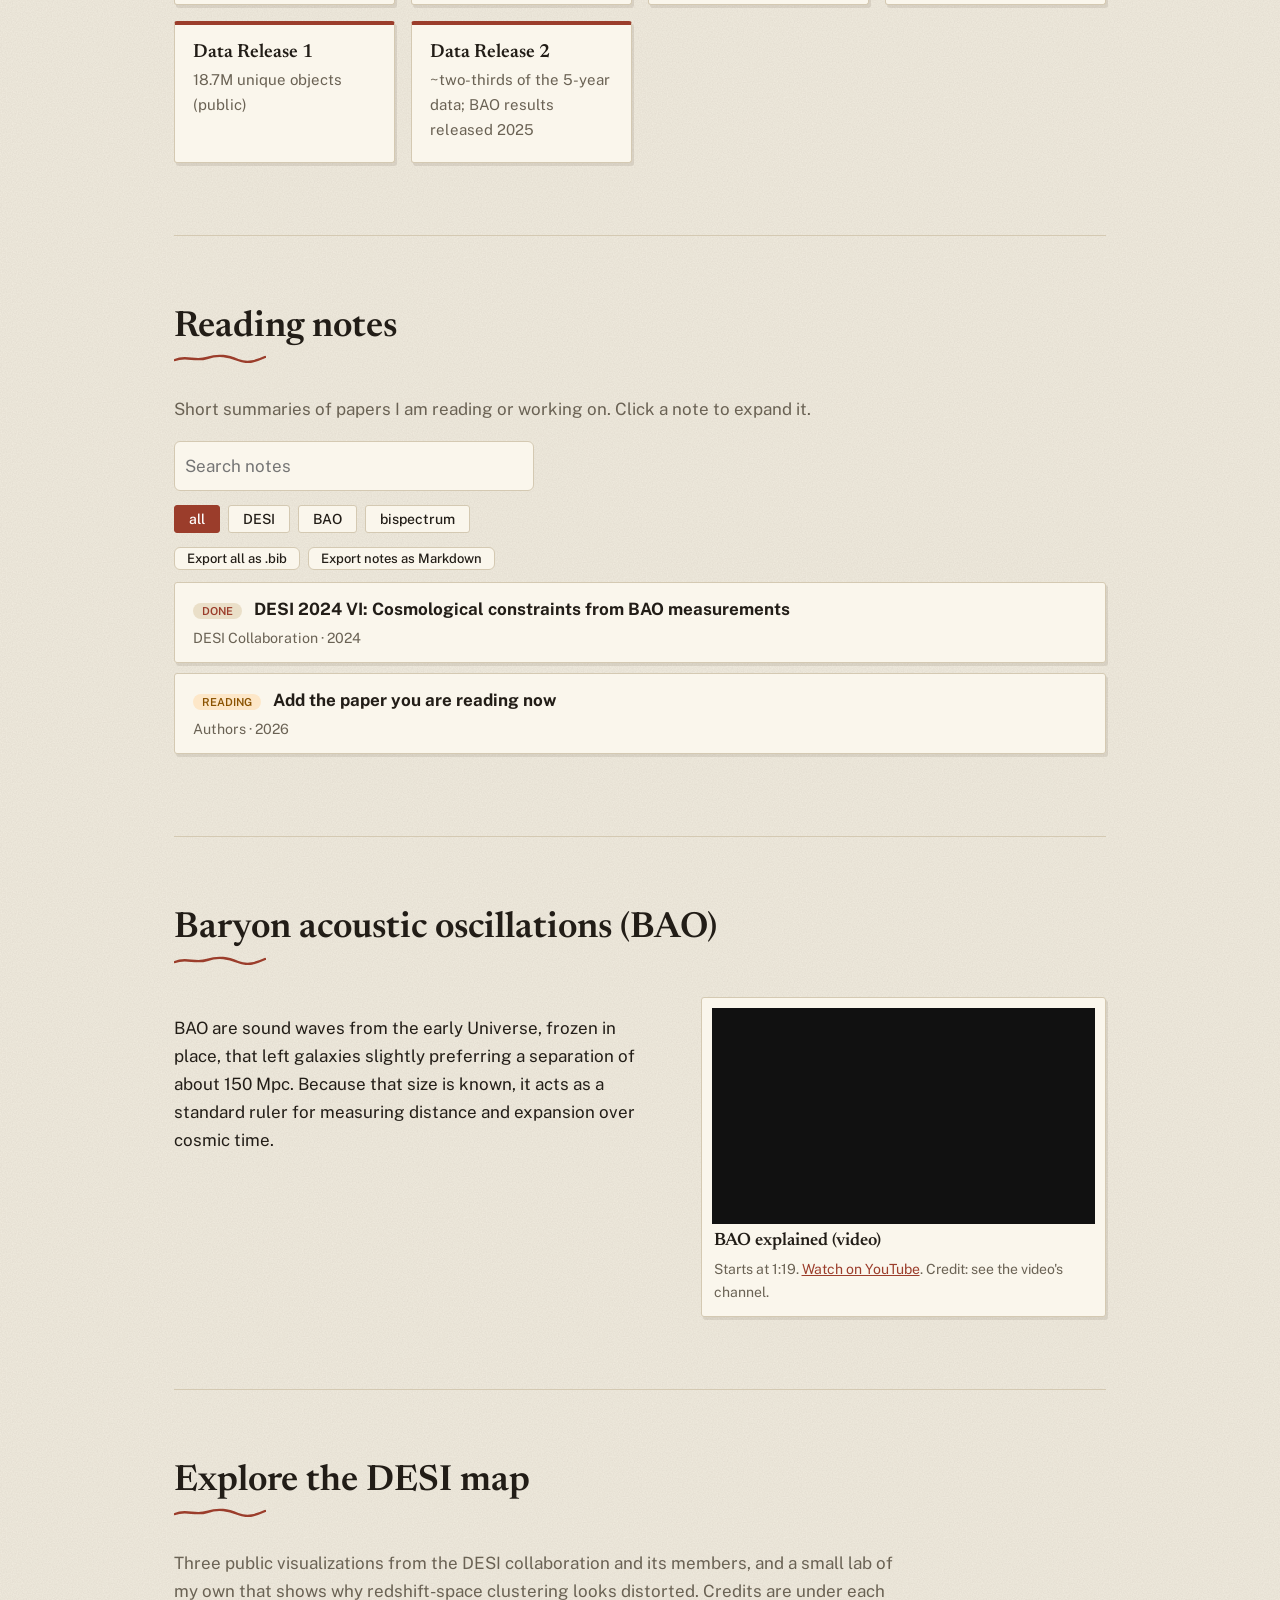
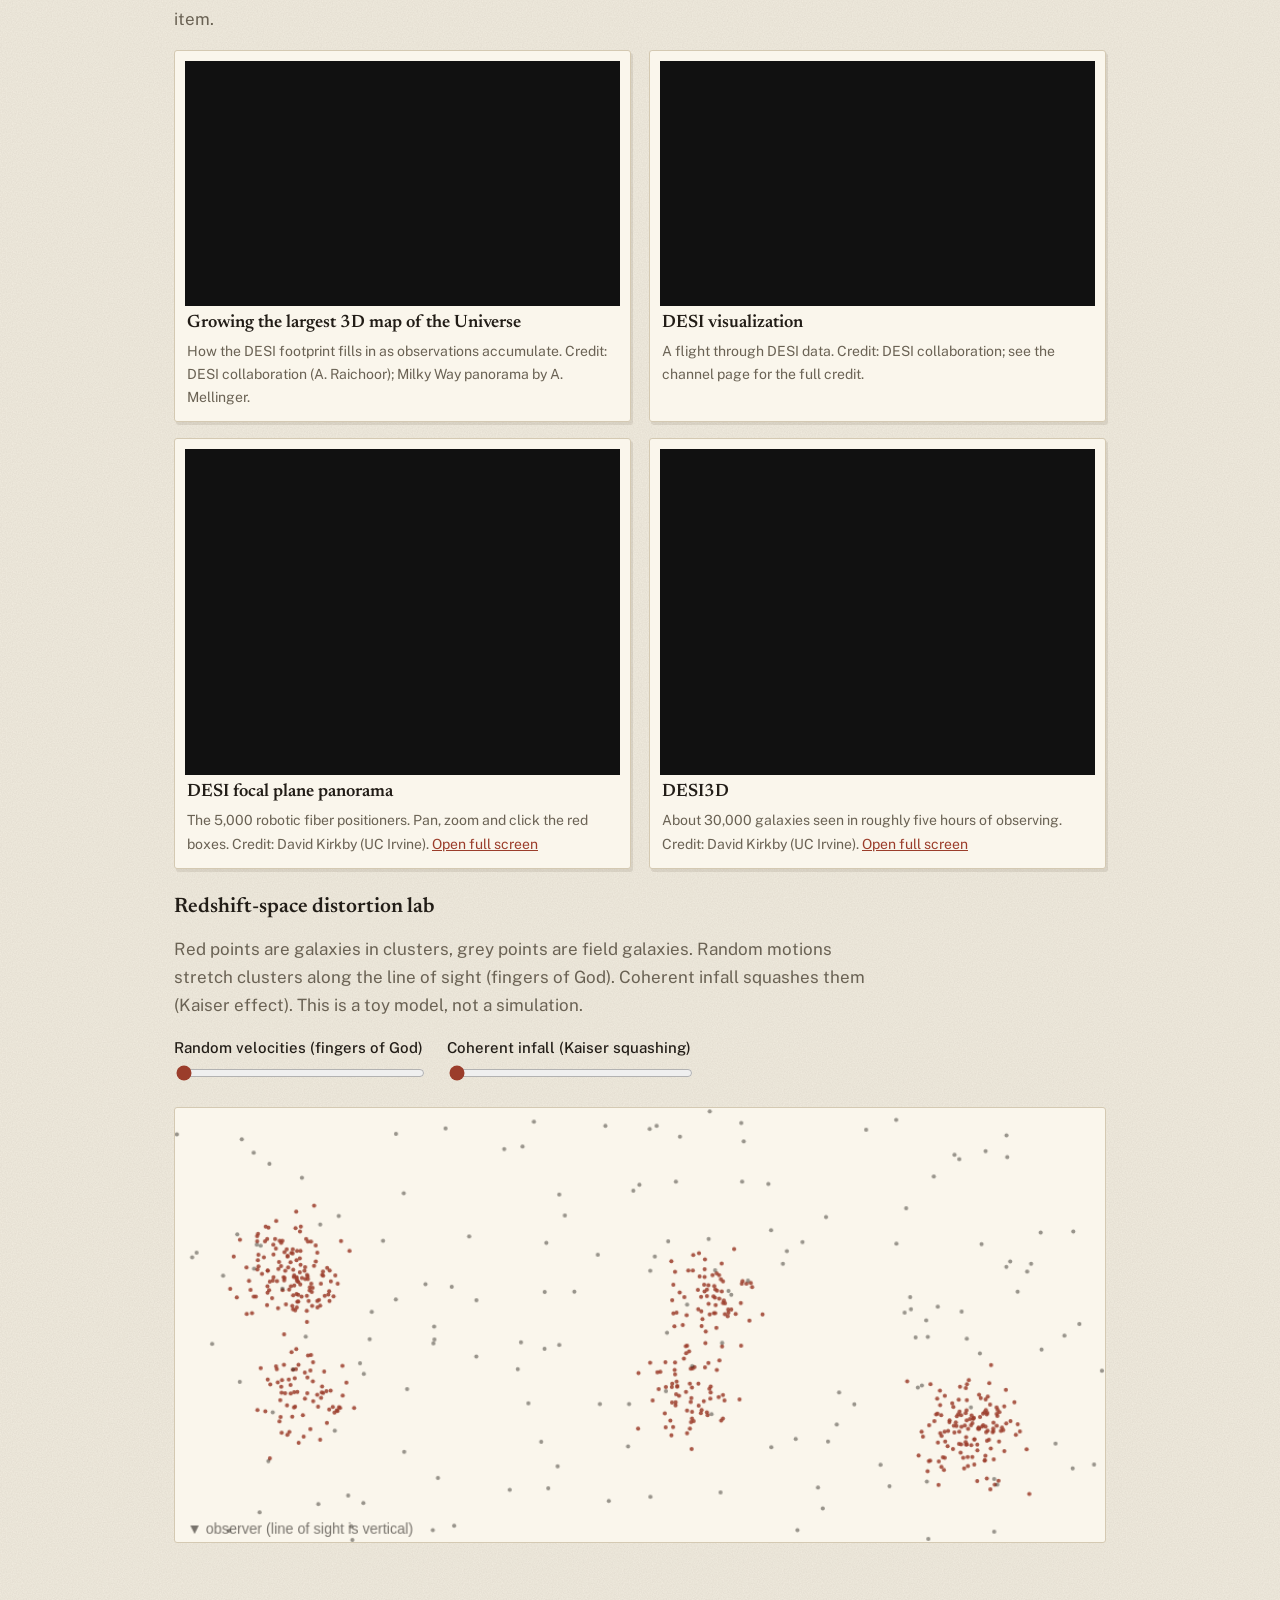
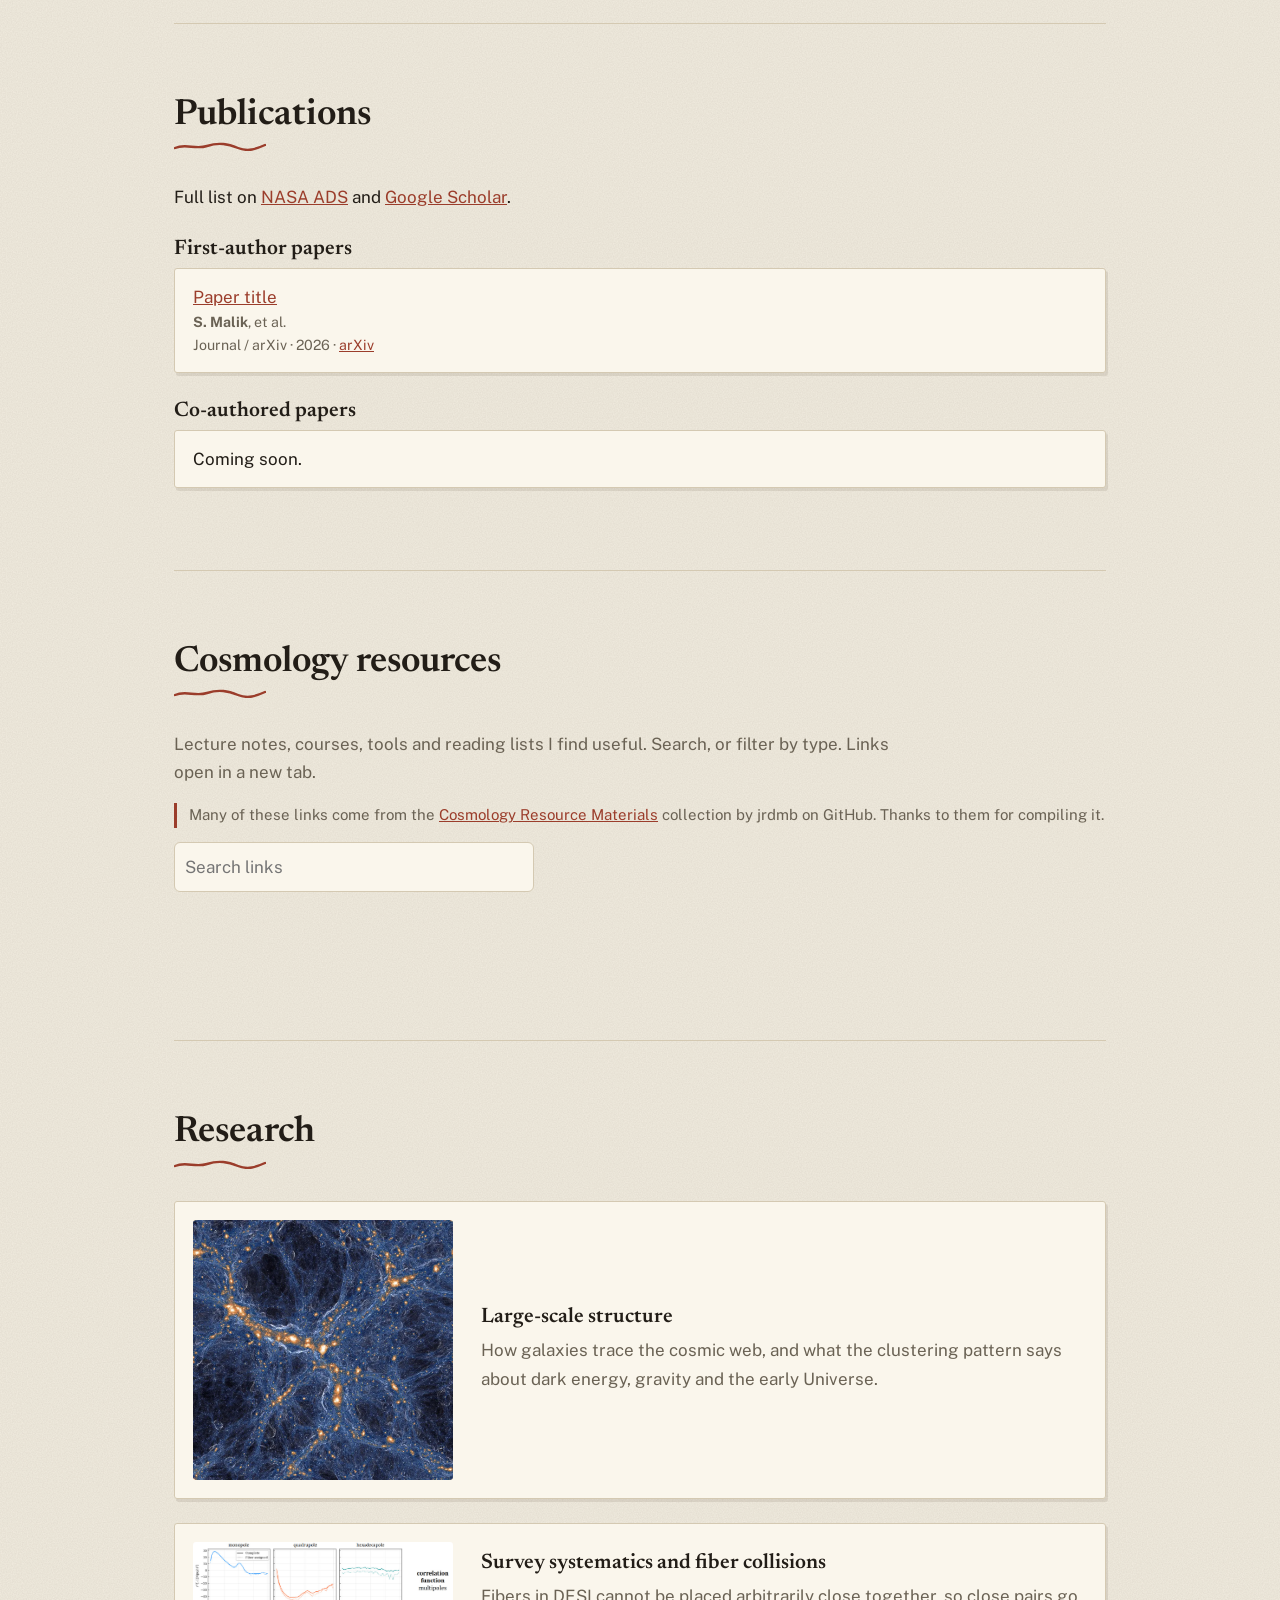
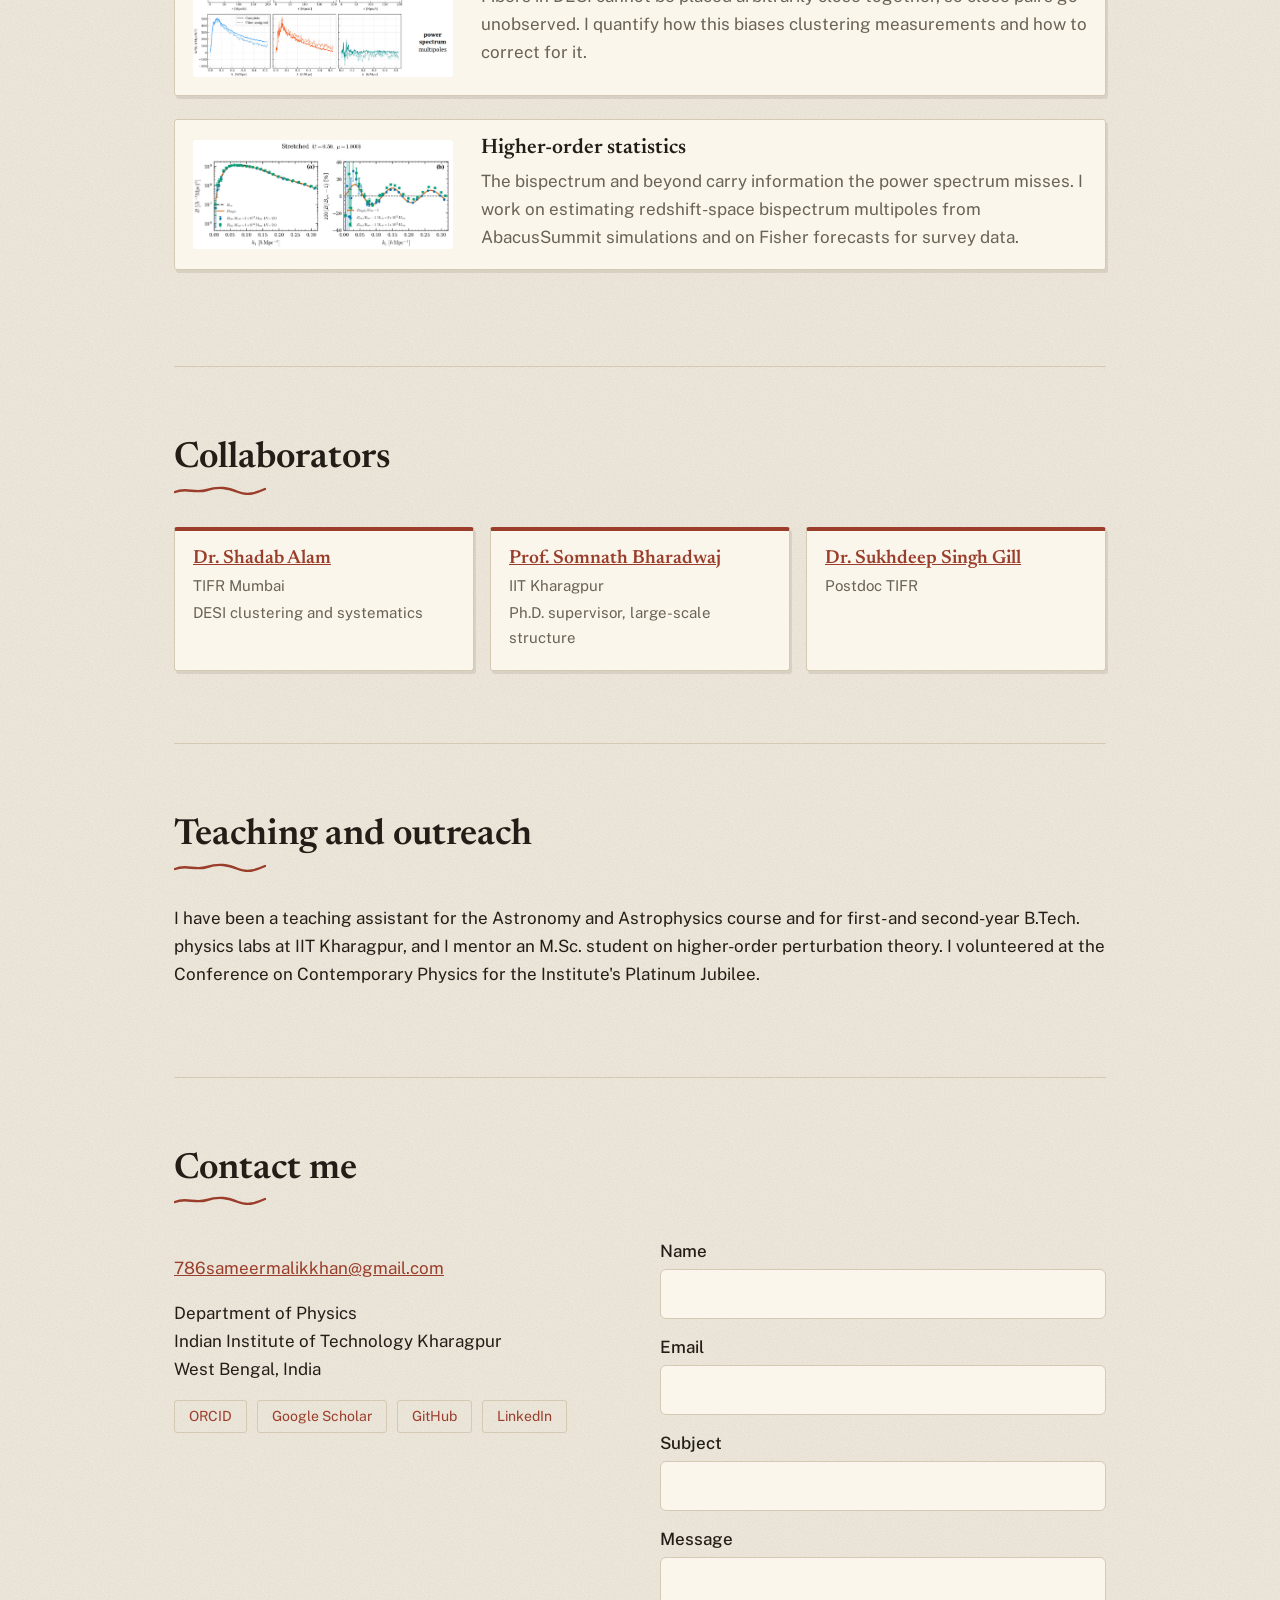
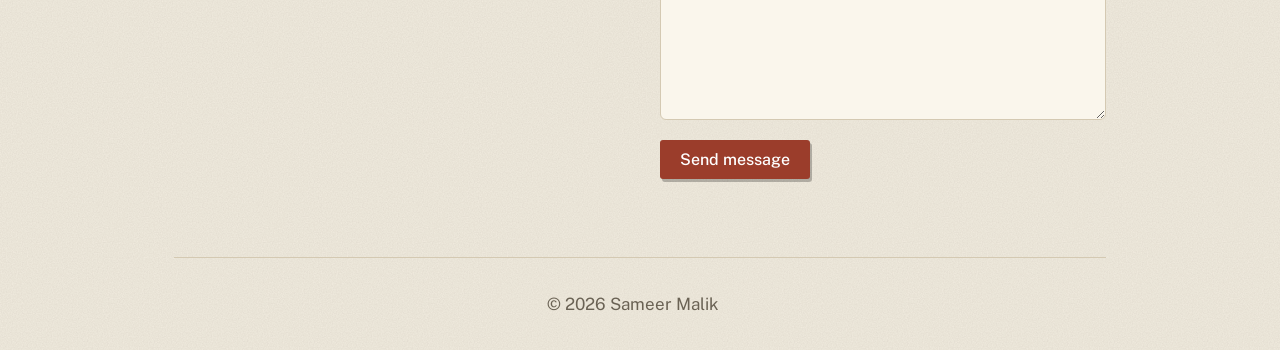
==== commit 76db4585: "Add links to collaborator profiles in index.html Updated collaborator list with links to their profi" ====
--- a/index.html
+++ b/index.html
@@ -189,9 +189,39 @@
 <section id="team">
   <h2>Collaborators</h2>
   <ul class="cards">
-    <li><h3>Dr. Shadab Alam</h3><p>TIFR Mumbai</p><p>DESI clustering and systematics</p></li>
-    <li><h3>Prof. Somnath Bharadwaj</h3><p>IIT Kharagpur</p><p>Ph.D. supervisor, large-scale structure</p></li>
-    <li><h3>Prof. Sayan Kar</h3><p>IIT Kharagpur</p><p>M.Sc. supervisor, gravitation</p></li>
+
+    <li>
+      <h3>
+        <a href="https://www.tifr.res.in/~shadab.alam/"
+           target="_blank" rel="noopener noreferrer">
+          Dr. Shadab Alam
+        </a>
+      </h3>
+      <p>TIFR Mumbai</p>
+      <p>DESI clustering and systematics</p>
+    </li>
+
+    <li>
+      <h3>
+        <a href="https://www.iitkgp.ac.in/department/PH/faculty/ph-somnath"
+           target="_blank" rel="noopener noreferrer">
+          Prof. Somnath Bharadwaj
+        </a>
+      </h3>
+      <p>IIT Kharagpur</p>
+      <p>Ph.D. supervisor, large-scale structure</p>
+    </li>
+
+    <li>
+      <h3>
+        <a href="https://sukhdeepsinghgill.github.io/index.html"
+           target="_blank" rel="noopener noreferrer">
+          Dr. Sukhdeep Singh Gill
+        </a>
+      </h3>
+      <p>Postdoc TIFR</p>
+    </li>
+
   </ul>
 </section>
 
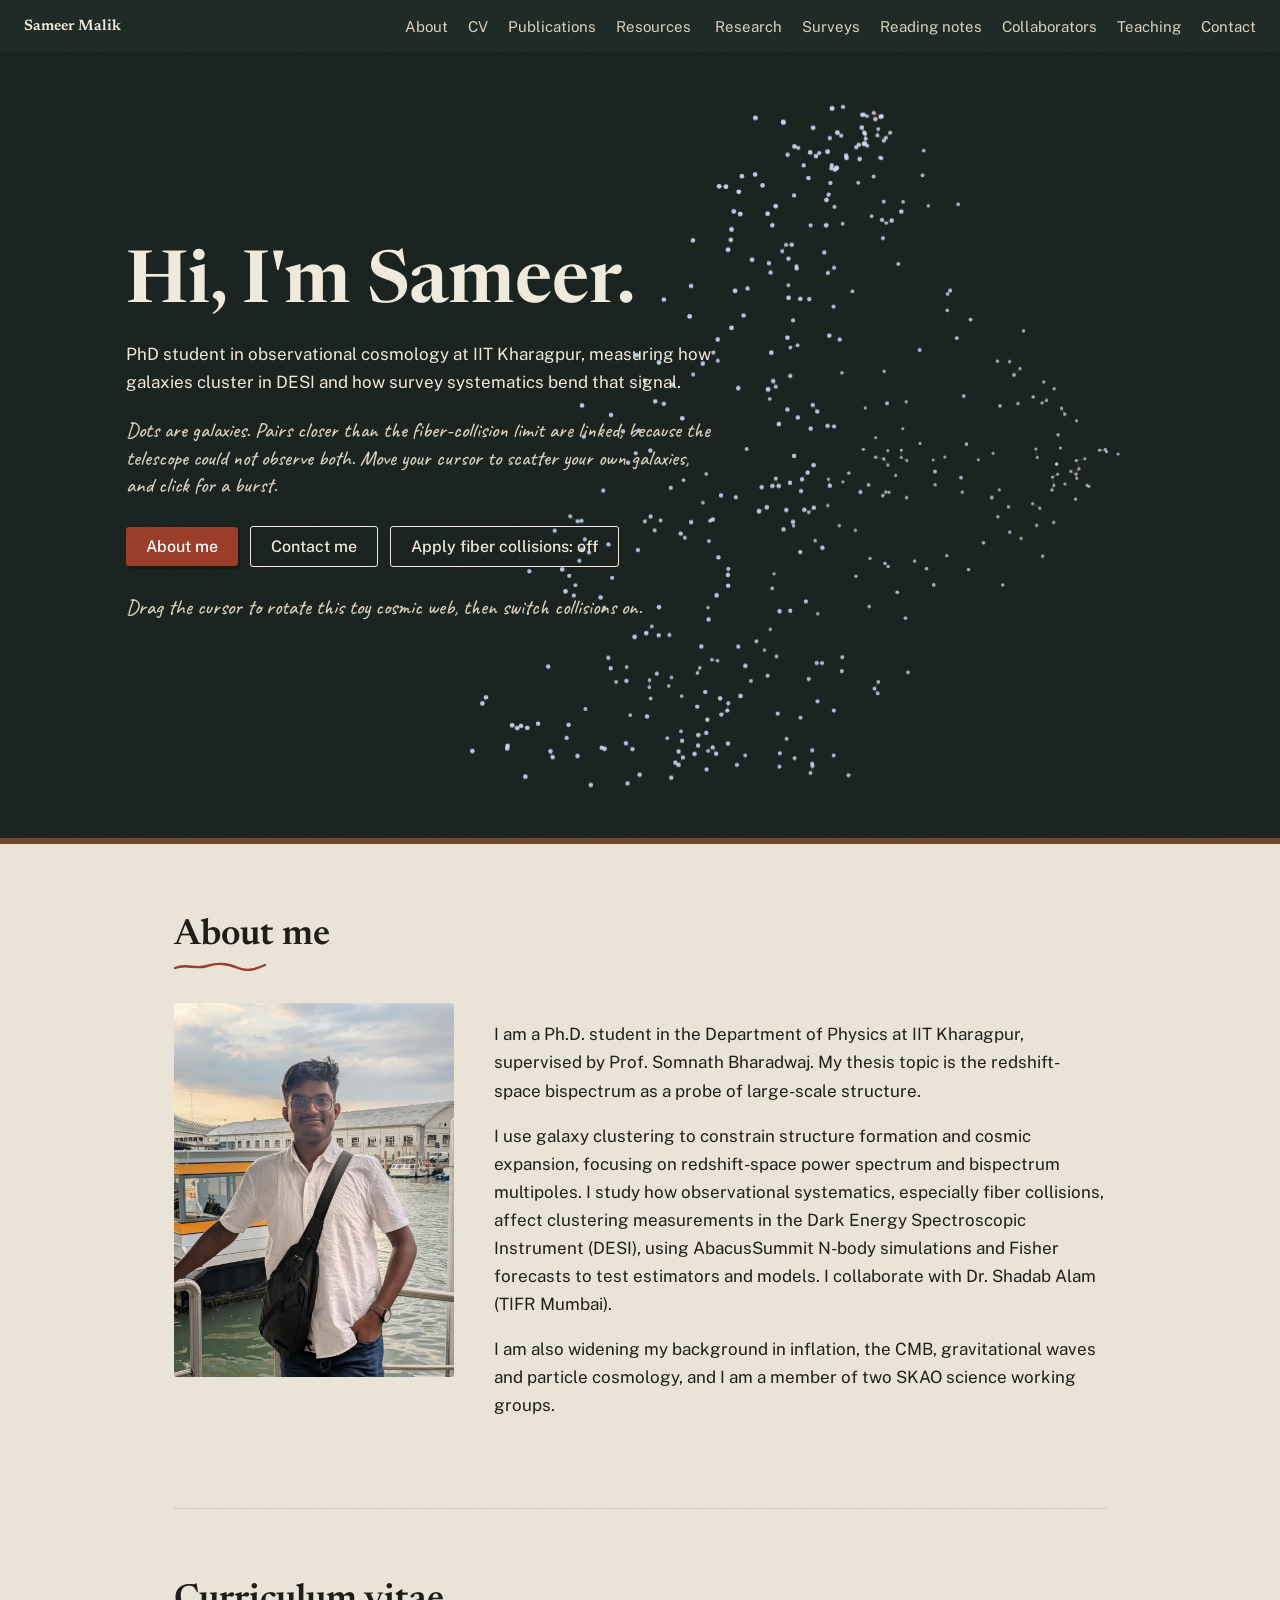
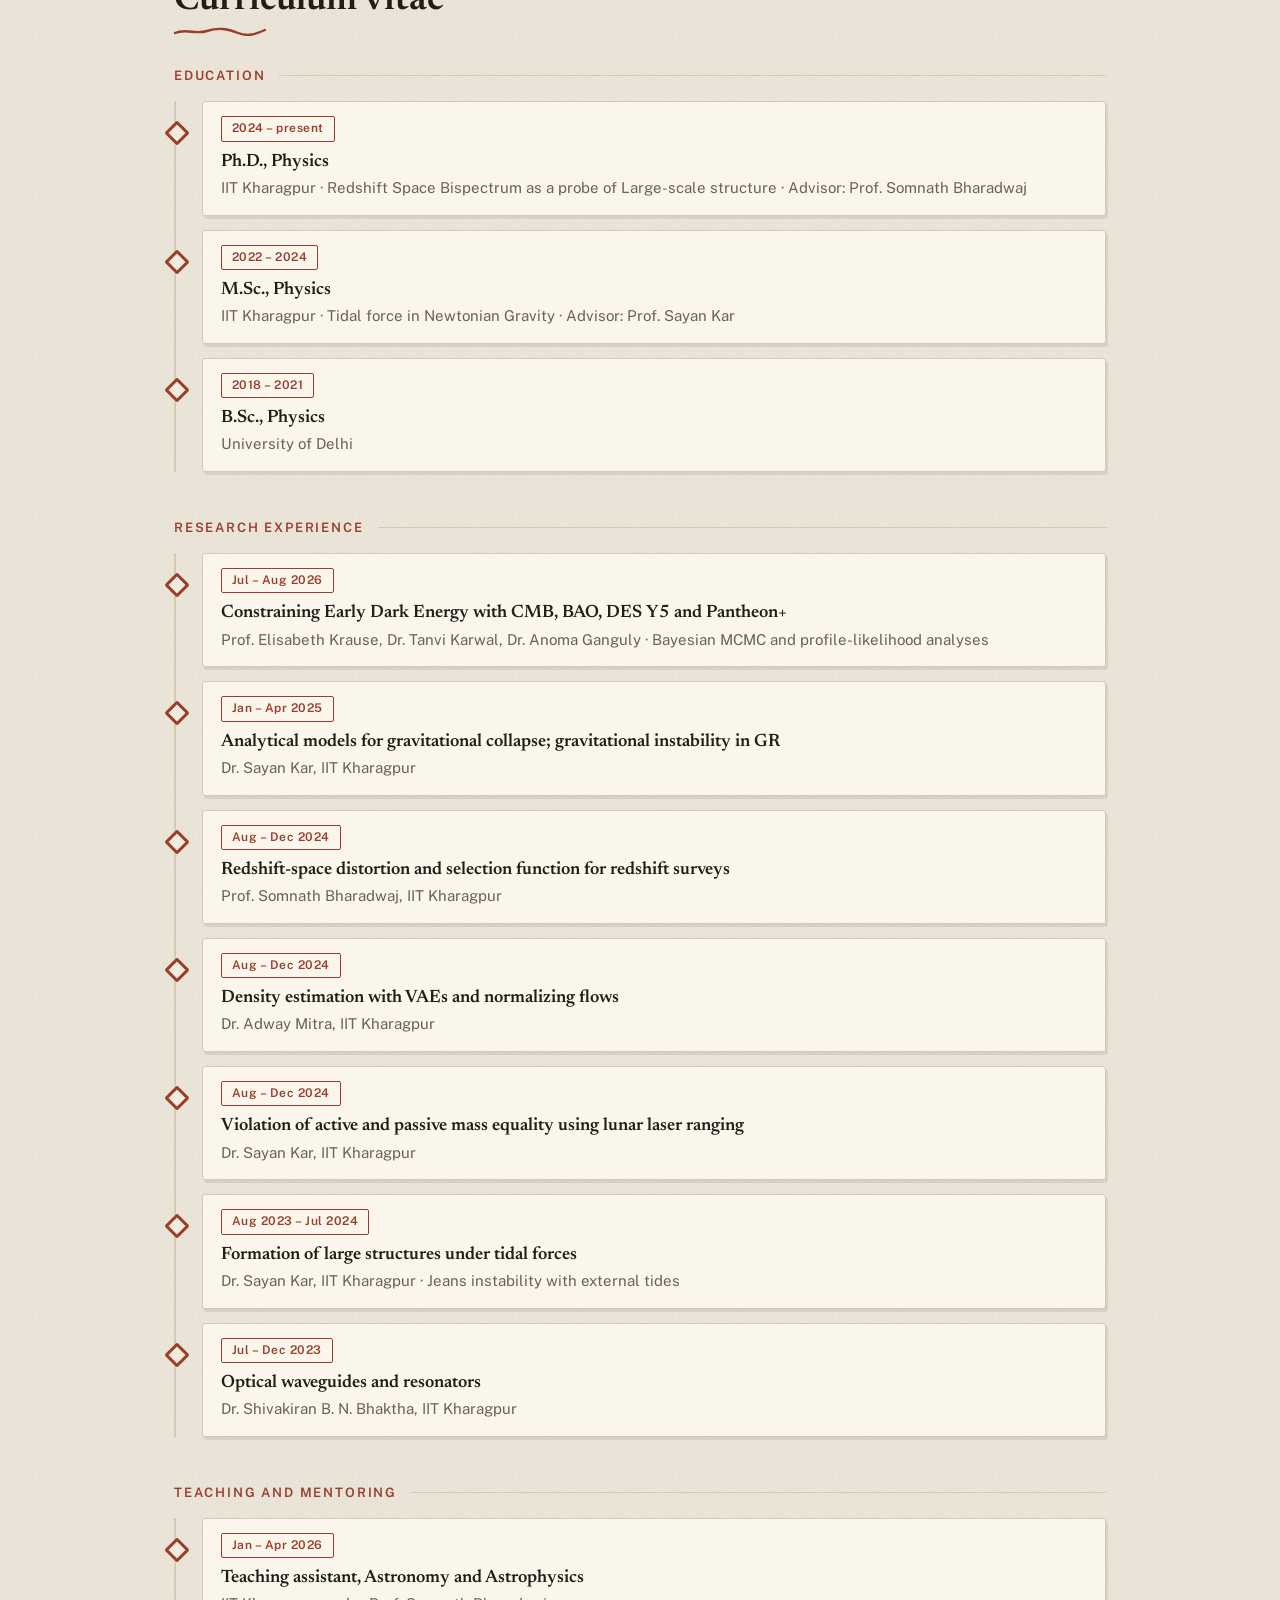
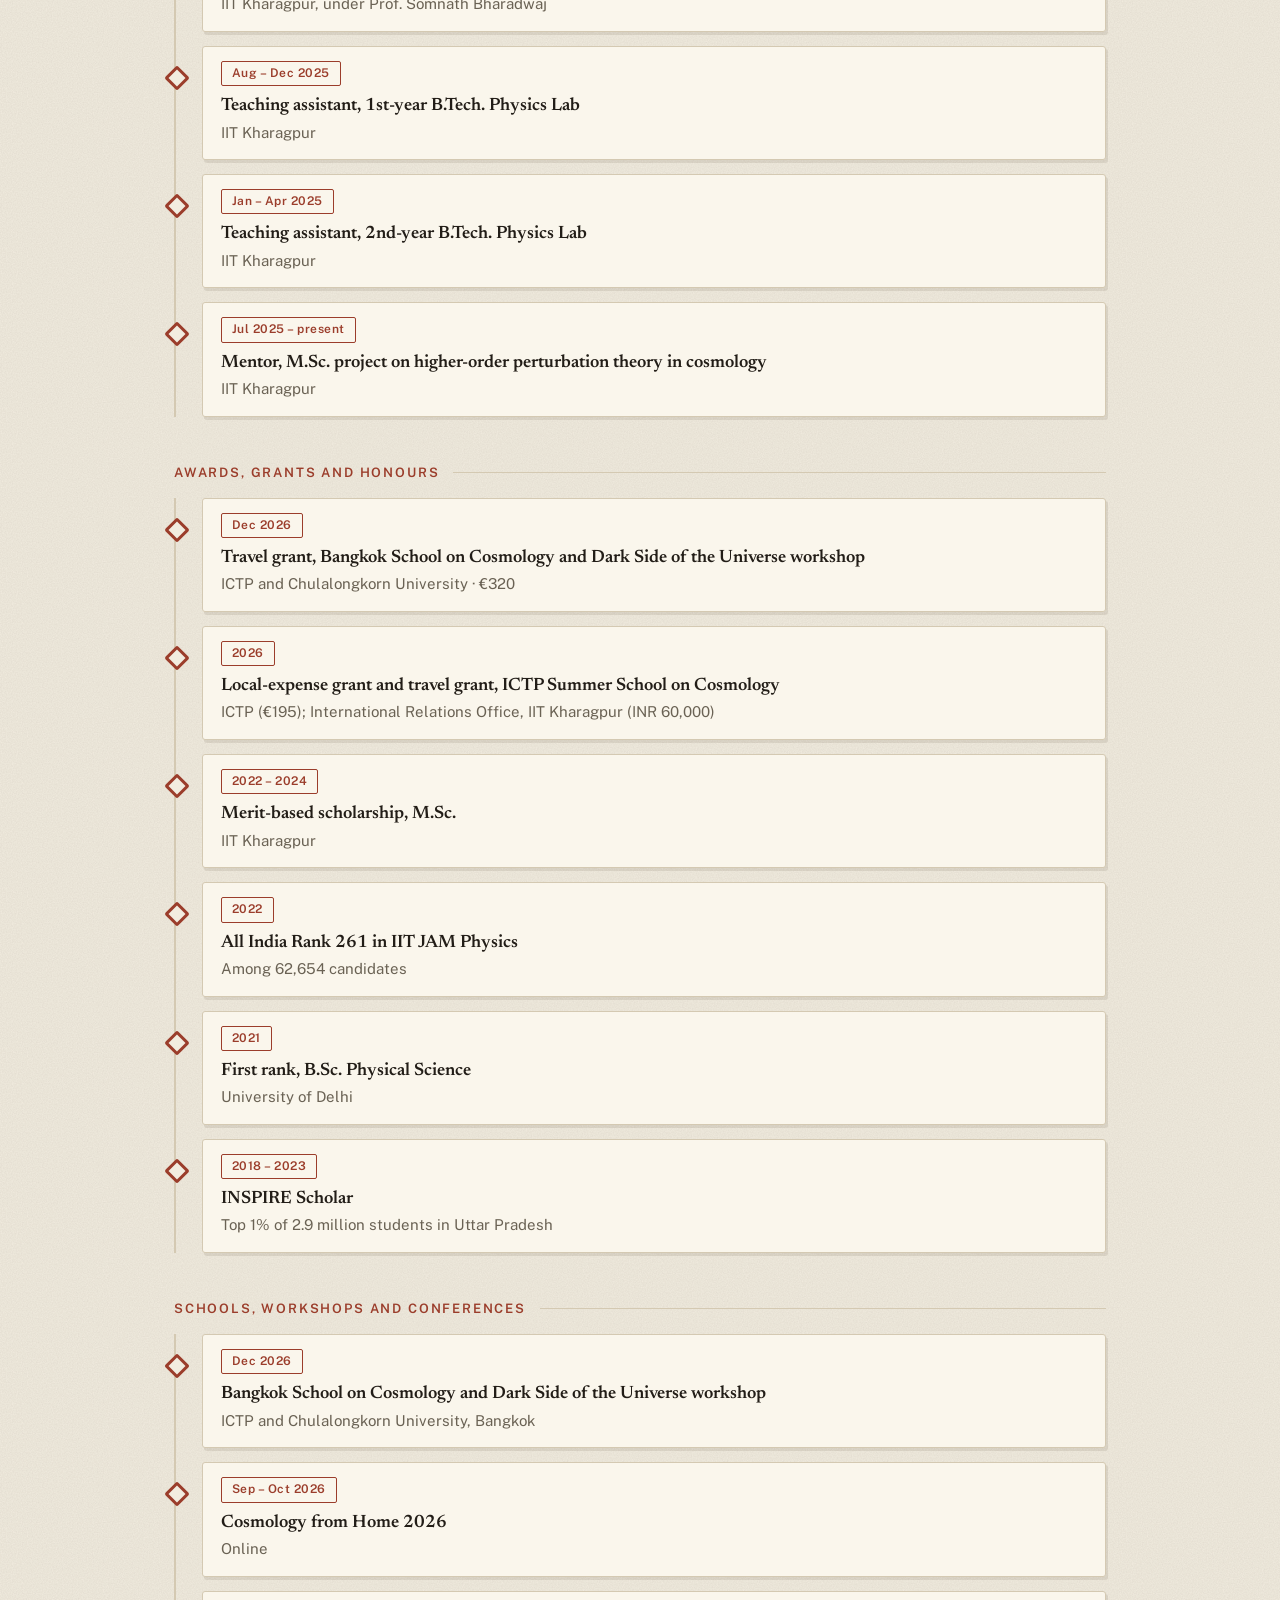
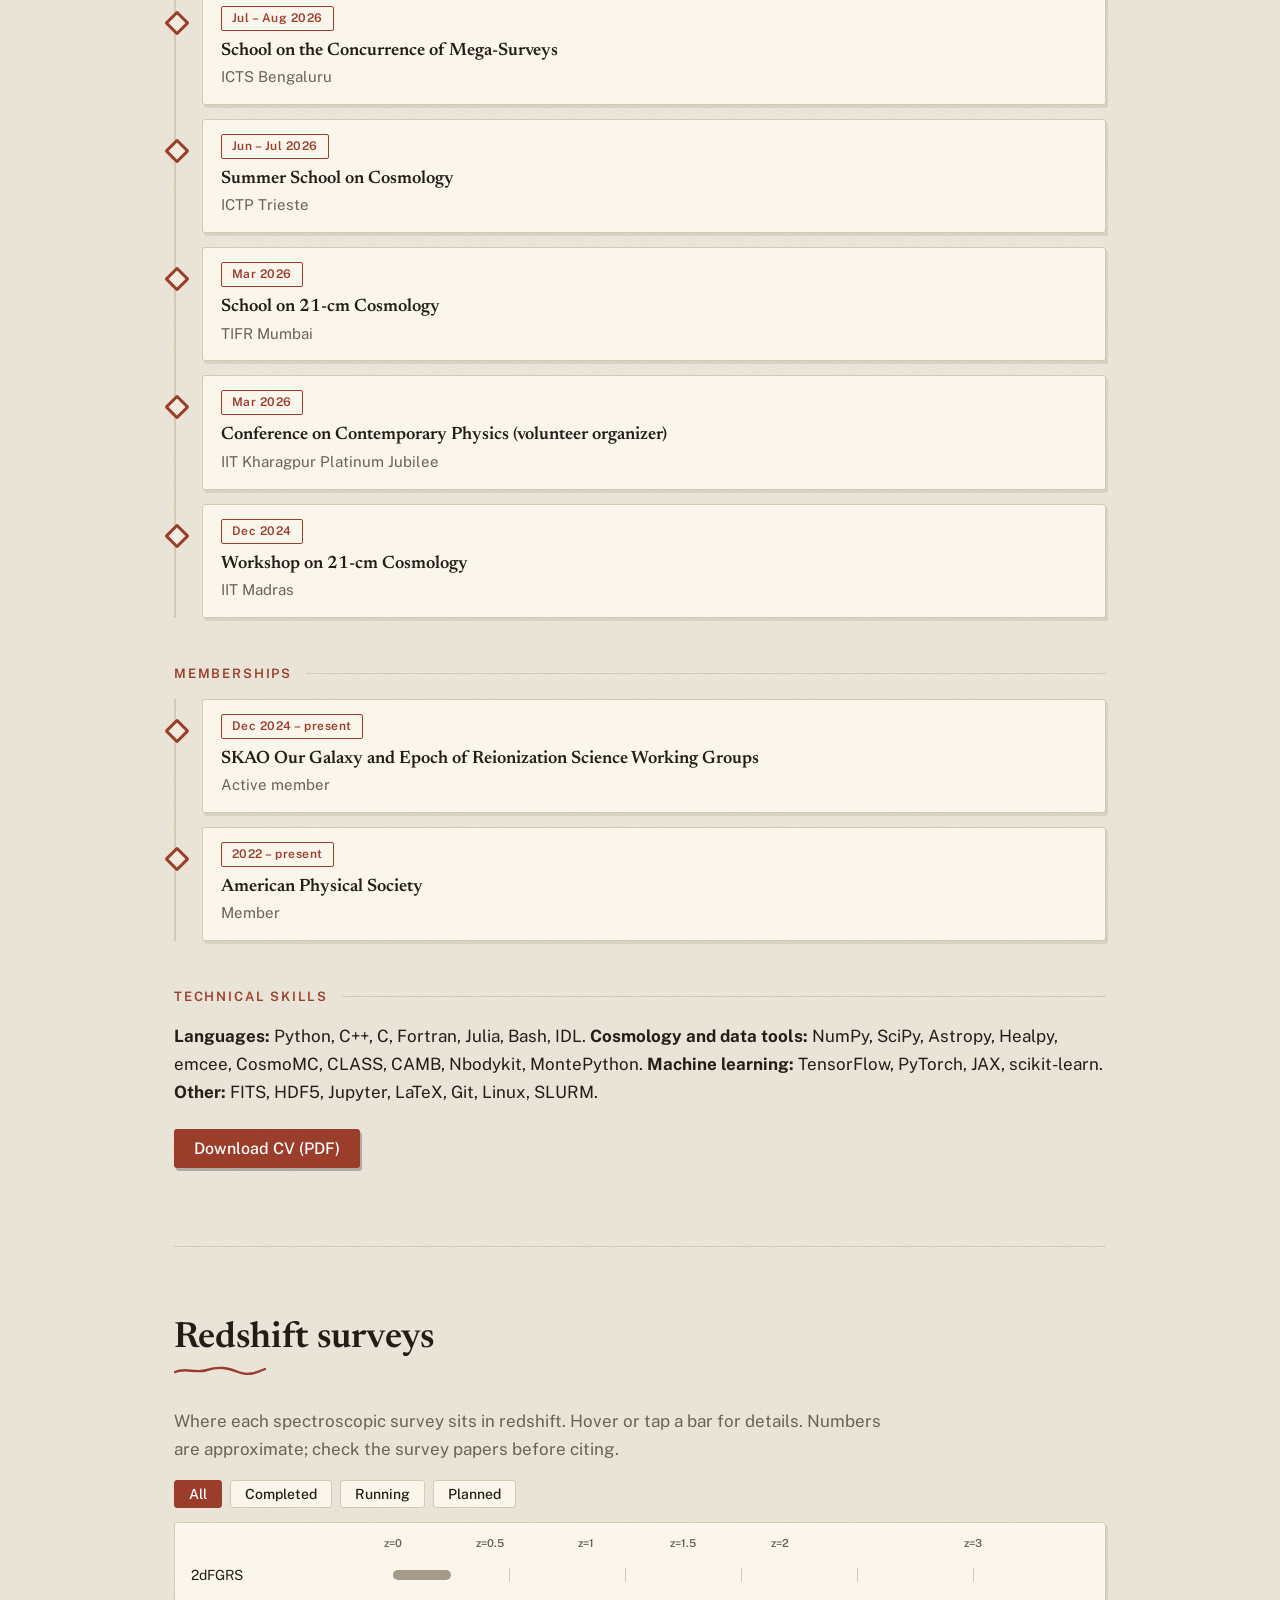
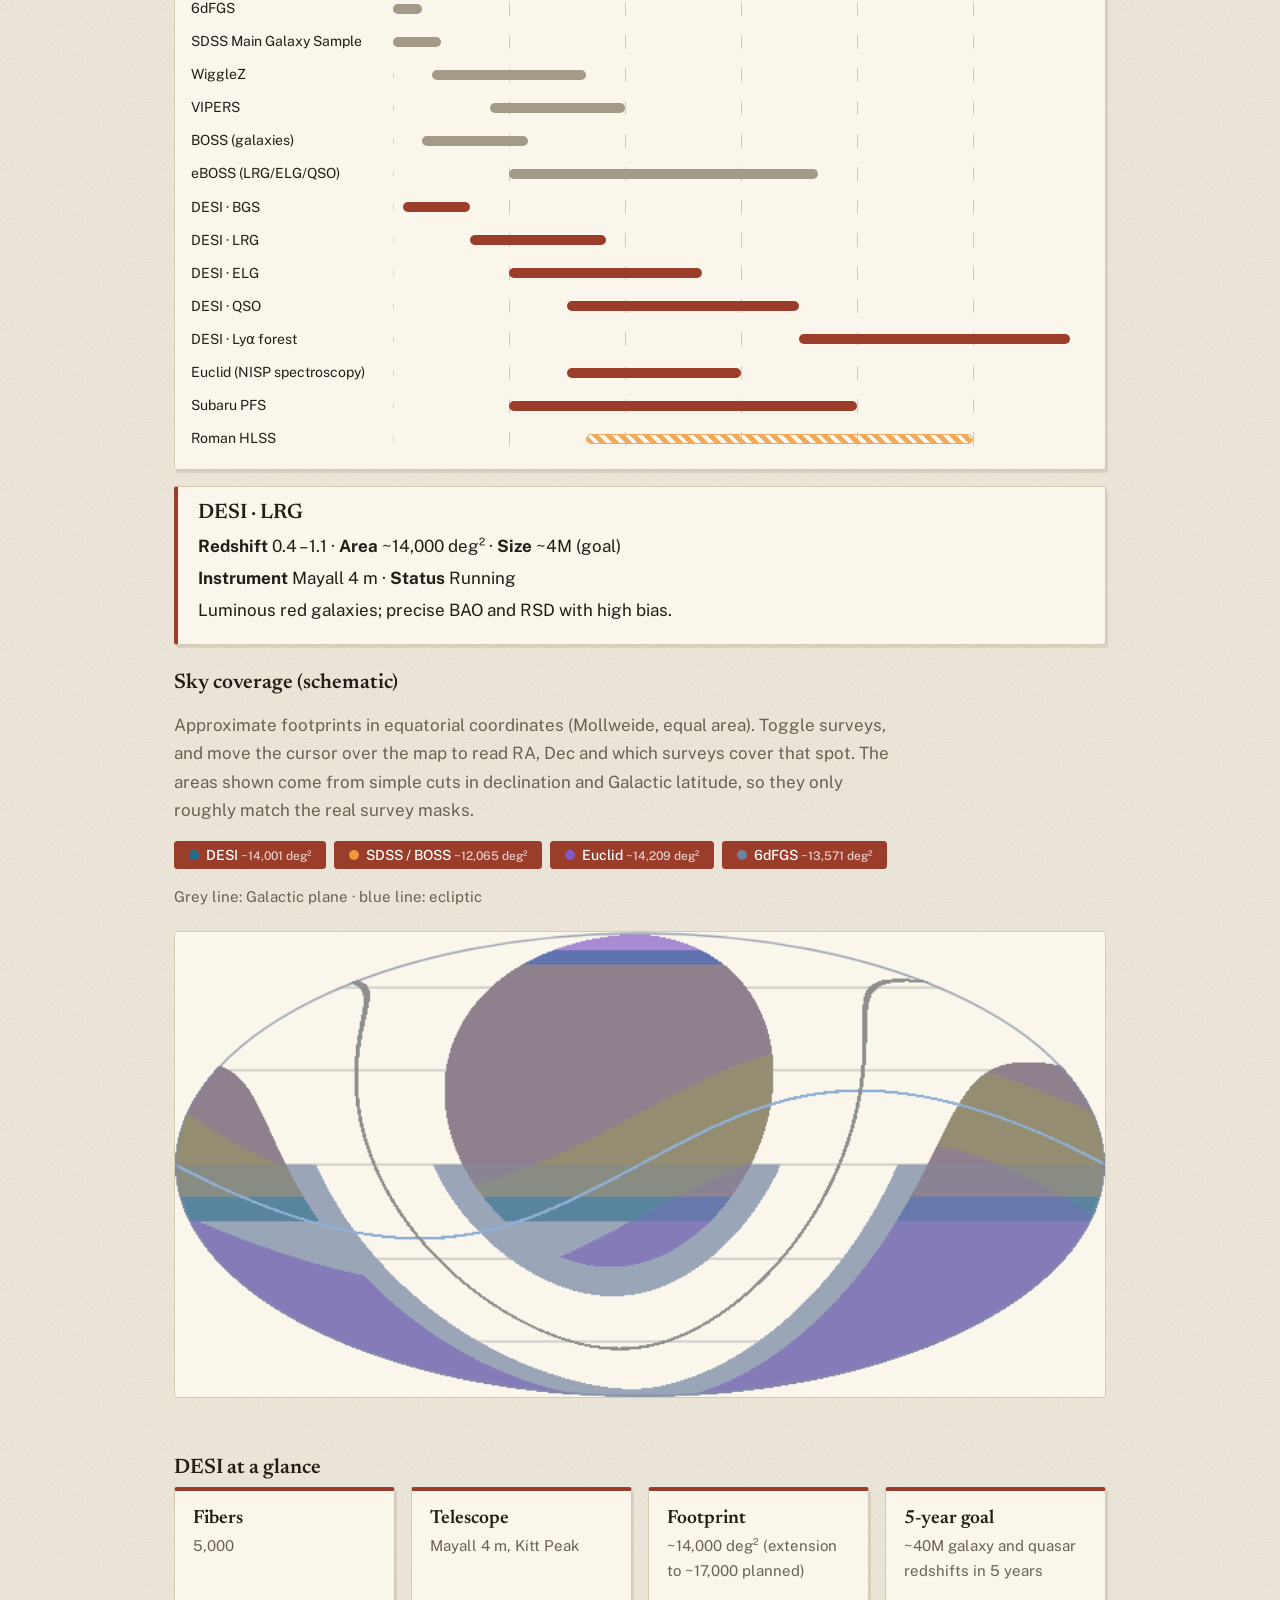
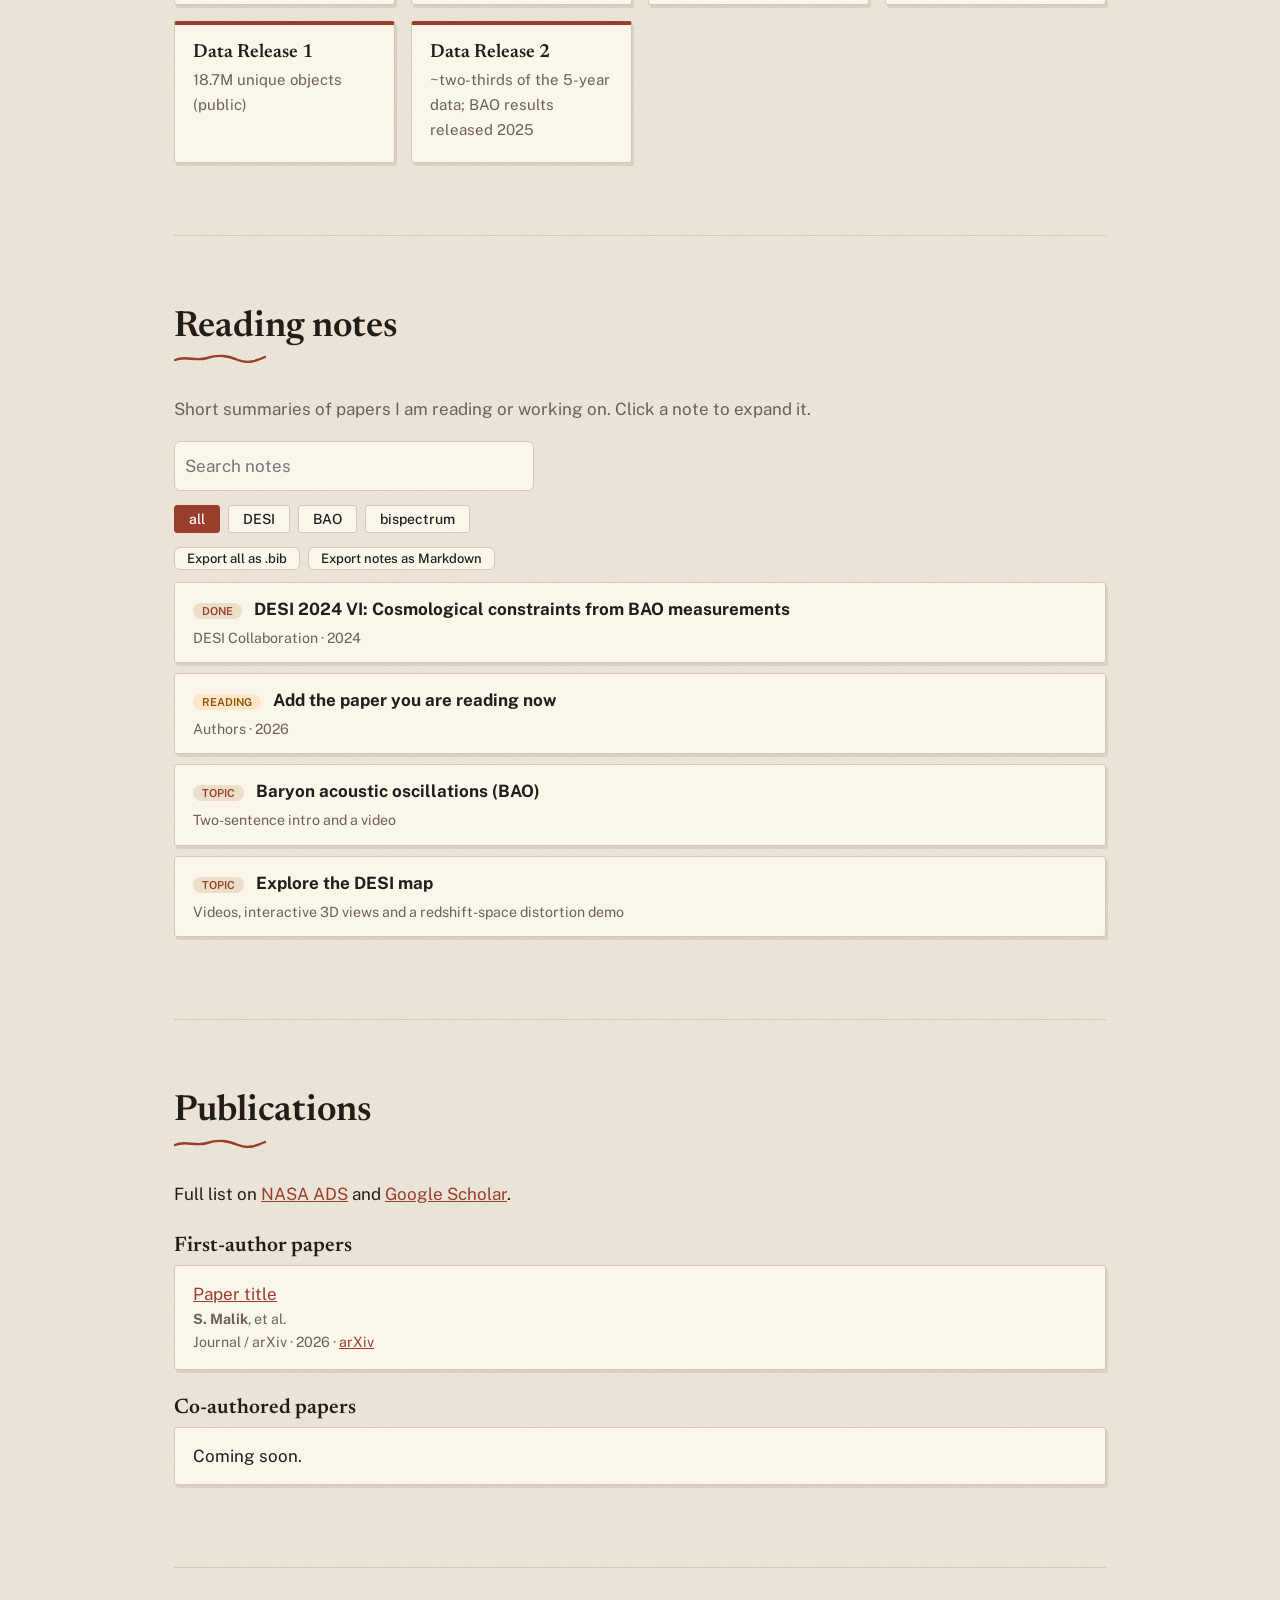
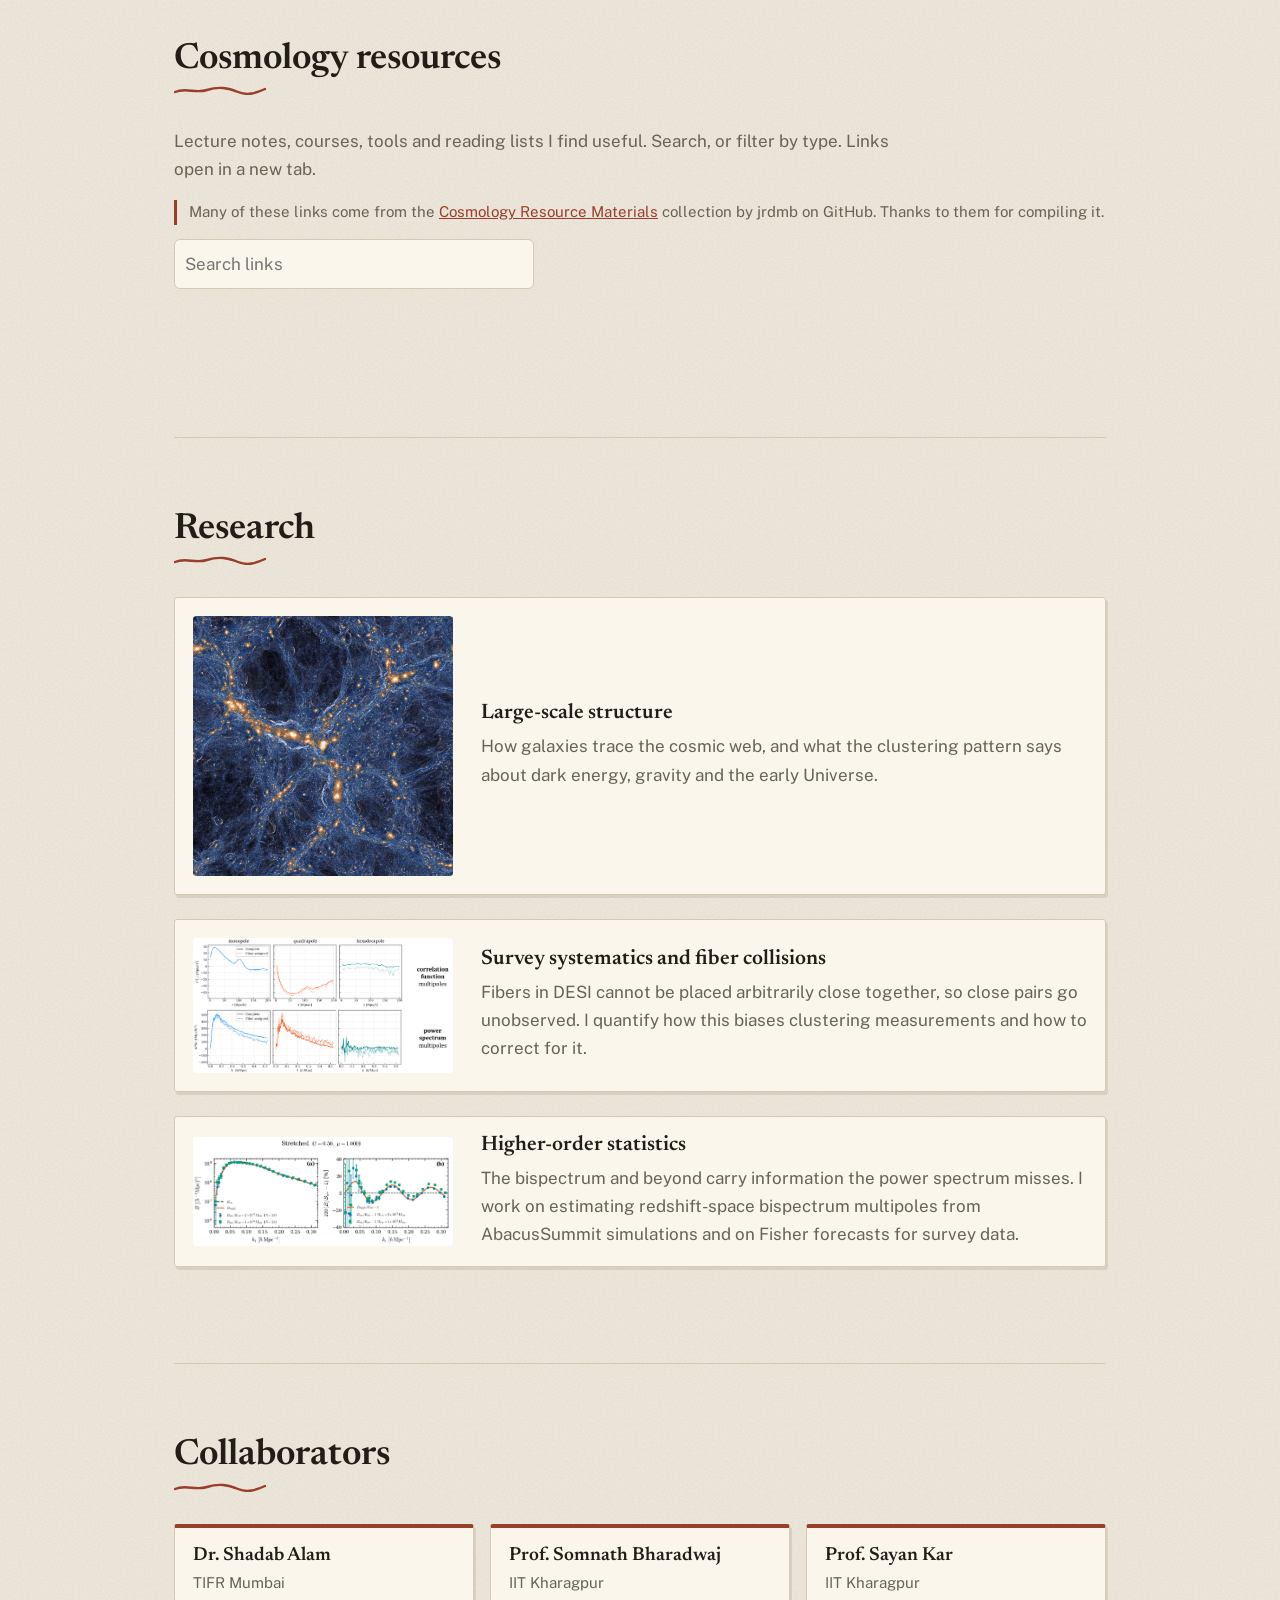
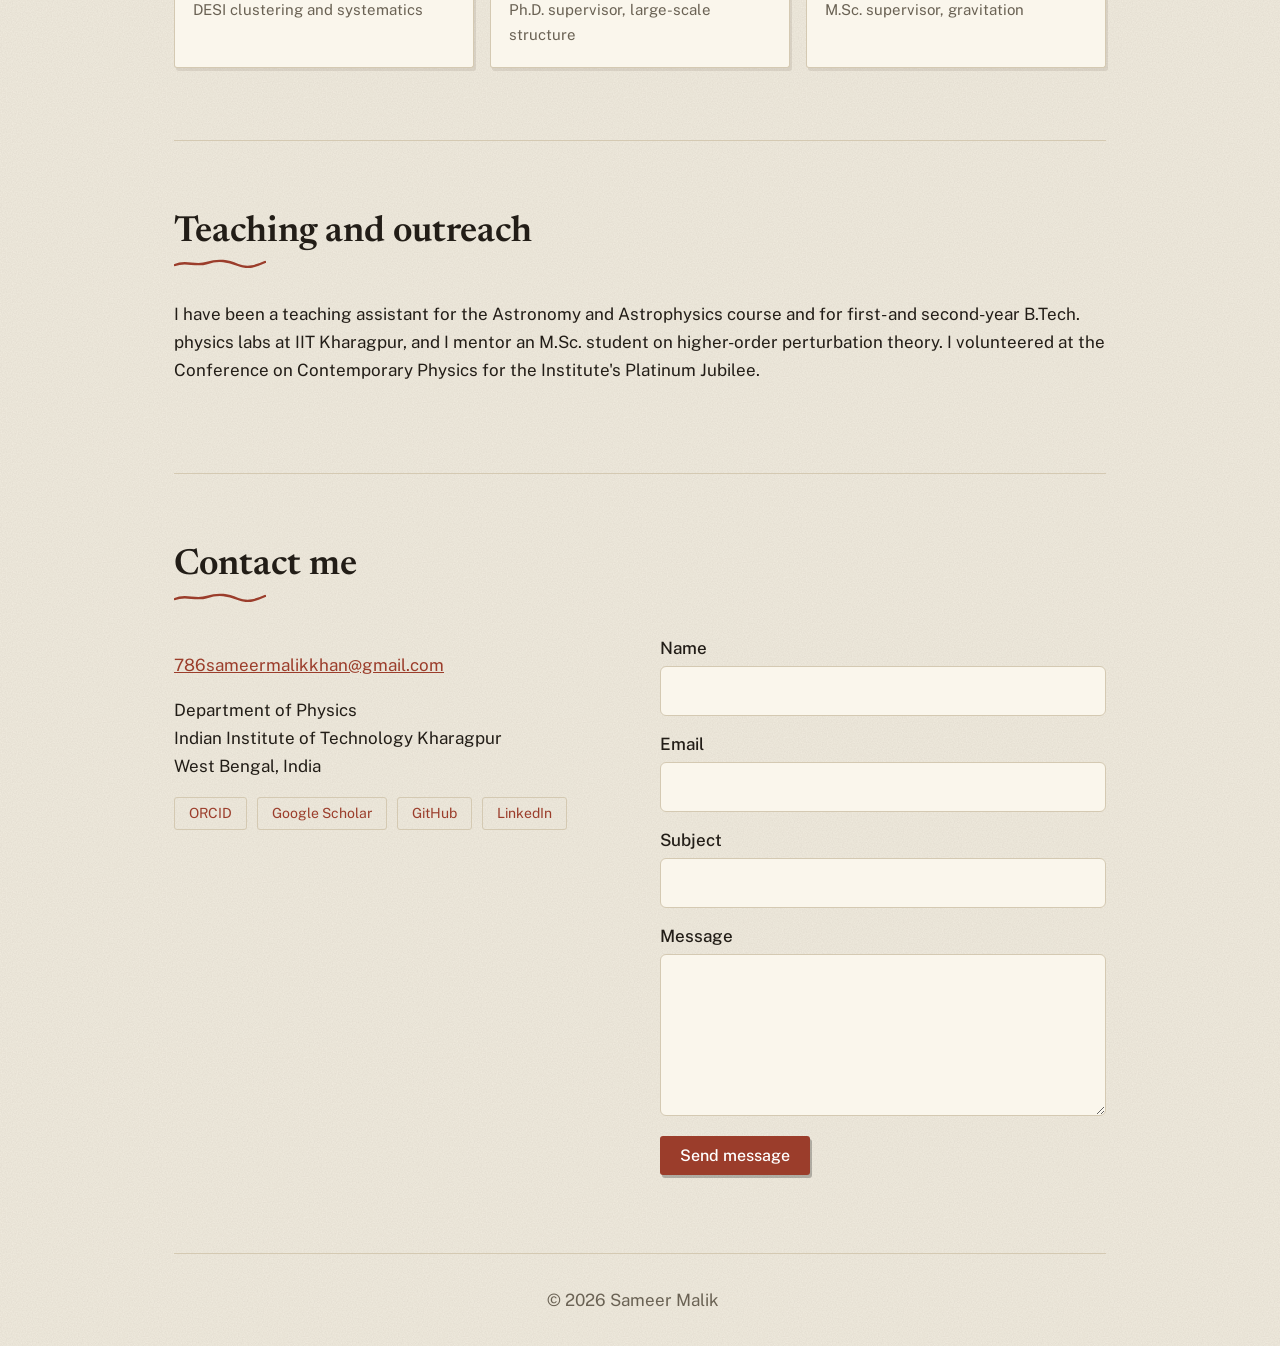
==== commit 9e862c86: "Add files via upload" ====
--- a/index.html
+++ b/index.html
@@ -16,7 +16,7 @@
   <button class="menu" aria-label="Toggle menu" aria-expanded="false">Menu</button>
   <nav id="links">
     <a href="#about">About</a><a href="#cv">CV</a><a href="#publications">Publications</a><a href="#resources">Resources</a>
-    <a href="#research">Research</a><a href="#surveys">Surveys</a><a href="#bao">BAO</a><a href="#explore">Explore DESI</a><a href="#notes">Reading notes</a><a href="#team">Collaborators</a><a href="#teaching">Teaching</a><a href="#contact">Contact</a>
+    <a href="#research">Research</a><a href="#surveys">Surveys</a><a href="#notes">Reading notes</a><a href="#team">Collaborators</a><a href="#teaching">Teaching</a><a href="#contact">Contact</a>
   </nav>
 </header>
 
@@ -124,21 +124,15 @@
   <input id="nt-q" type="search" placeholder="Search notes">
   <div class="chips" id="nt-tags"></div>
   <div id="nt-list"></div>
-</section>
-
-<section id="bao">
-  <h2>Baryon acoustic oscillations (BAO)</h2>
-  <div class="split bao">
+  <details class="note"><summary><span class="st done">topic</span><strong>Baryon acoustic oscillations (BAO)</strong><small>Two-sentence intro and a video</small></summary>
+    <div class="note-body"><div class="bao2">
     <div>
       <p>BAO are sound waves from the early Universe, frozen in place, that left galaxies slightly preferring a separation of about 150 Mpc. Because that size is known, it acts as a standard ruler for measuring distance and expansion over cosmic time.</p>
     </div>
     <div class="vid"><iframe src="https://www.youtube-nocookie.com/embed/jpXuYc-wzk4?start=79" title="Baryon acoustic oscillations video" loading="lazy" allowfullscreen></iframe><h4>BAO explained (video)</h4><p>Starts at 1:19. <a href="https://www.youtube.com/watch?v=jpXuYc-wzk4&t=79s">Watch on YouTube</a>. Credit: see the video's channel.</p></div>
-  </div>
-</section>
-
-<section id="explore">
-  <h2>Explore the DESI map</h2>
-  <p class="lead">Three public visualizations from the DESI collaboration and its members, and a small lab of my own that shows why redshift-space clustering looks distorted. Credits are under each item.</p>
+  </div></div></details>
+  <details class="note"><summary><span class="st done">topic</span><strong>Explore the DESI map</strong><small>Videos, interactive 3D views and a redshift-space distortion demo</small></summary>
+    <div class="note-body"><p class="lead">Three public visualizations from the DESI collaboration and its members, and a small lab of my own that shows why redshift-space clustering looks distorted. Credits are under each item.</p>
   <div class="vids">
     <div class="vid"><iframe src="https://www.youtube-nocookie.com/embed/rAvCOdbxaRY" title="DESI survey footprint growing" loading="lazy" allowfullscreen></iframe><h4>Growing the largest 3D map of the Universe</h4><p>How the DESI footprint fills in as observations accumulate. Credit: DESI collaboration (A. Raichoor); Milky Way panorama by A. Mellinger.</p></div>
     <div class="vid"><iframe src="https://www.youtube-nocookie.com/embed/djp5qkoHNak" title="DESI visualization" loading="lazy" allowfullscreen></iframe><h4>DESI visualization</h4><p>A flight through DESI data. Credit: DESI collaboration; see the channel page for the full credit.</p></div>
@@ -151,7 +145,7 @@
   <p class="lead">Red points are galaxies in clusters, grey points are field galaxies. Random motions stretch clusters along the line of sight (fingers of God). Coherent infall squashes them (Kaiser effect). This is a toy model, not a simulation.</p>
   <div class="lab"><label>Random velocities (fingers of God)<input id="rsd-fog" type="range" min="0" max="3" step=".05" value="0"></label>
   <label>Coherent infall (Kaiser squashing)<input id="rsd-kai" type="range" min="0" max=".8" step=".02" value="0"></label></div>
-  <canvas id="rsd" aria-label="Toy redshift-space distortion demo"></canvas>
+  <canvas id="rsd" aria-label="Toy redshift-space distortion demo"></canvas></div></details>
 </section>
 
 <section id="publications">
@@ -189,39 +183,9 @@
 <section id="team">
   <h2>Collaborators</h2>
   <ul class="cards">
-
-    <li>
-      <h3>
-        <a href="https://www.tifr.res.in/~shadab.alam/"
-           target="_blank" rel="noopener noreferrer">
-          Dr. Shadab Alam
-        </a>
-      </h3>
-      <p>TIFR Mumbai</p>
-      <p>DESI clustering and systematics</p>
-    </li>
-
-    <li>
-      <h3>
-        <a href="https://www.iitkgp.ac.in/department/PH/faculty/ph-somnath"
-           target="_blank" rel="noopener noreferrer">
-          Prof. Somnath Bharadwaj
-        </a>
-      </h3>
-      <p>IIT Kharagpur</p>
-      <p>Ph.D. supervisor, large-scale structure</p>
-    </li>
-
-    <li>
-      <h3>
-        <a href="https://sukhdeepsinghgill.github.io/index.html"
-           target="_blank" rel="noopener noreferrer">
-          Dr. Sukhdeep Singh Gill
-        </a>
-      </h3>
-      <p>Postdoc TIFR</p>
-    </li>
-
+    <li><h3>Dr. Shadab Alam</h3><p>TIFR Mumbai</p><p>DESI clustering and systematics</p></li>
+    <li><h3>Prof. Somnath Bharadwaj</h3><p>IIT Kharagpur</p><p>Ph.D. supervisor, large-scale structure</p></li>
+    <li><h3>Prof. Sayan Kar</h3><p>IIT Kharagpur</p><p>M.Sc. supervisor, gravitation</p></li>
   </ul>
 </section>
 
--- a/style.css
+++ b/style.css
@@ -148,3 +148,7 @@
 .rlist li{padding:10px 14px;background:var(--card);border:1px solid var(--line);border-radius:3px;box-shadow:2px 3px 0 rgba(60,45,20,.08);display:flex;flex-direction:column}
 .rlist small{color:var(--mute);font-size:12px;letter-spacing:.06em;text-transform:uppercase}
 .credit{font-size:15px;color:var(--mute);border-left:3px solid var(--accent);padding-left:12px;margin:0 0 14px}
+
+.note-body{margin-top:14px}
+.bao2{display:grid;grid-template-columns:1fr 1fr;gap:20px;align-items:start}
+@media(max-width:760px){.bao2{grid-template-columns:1fr}}
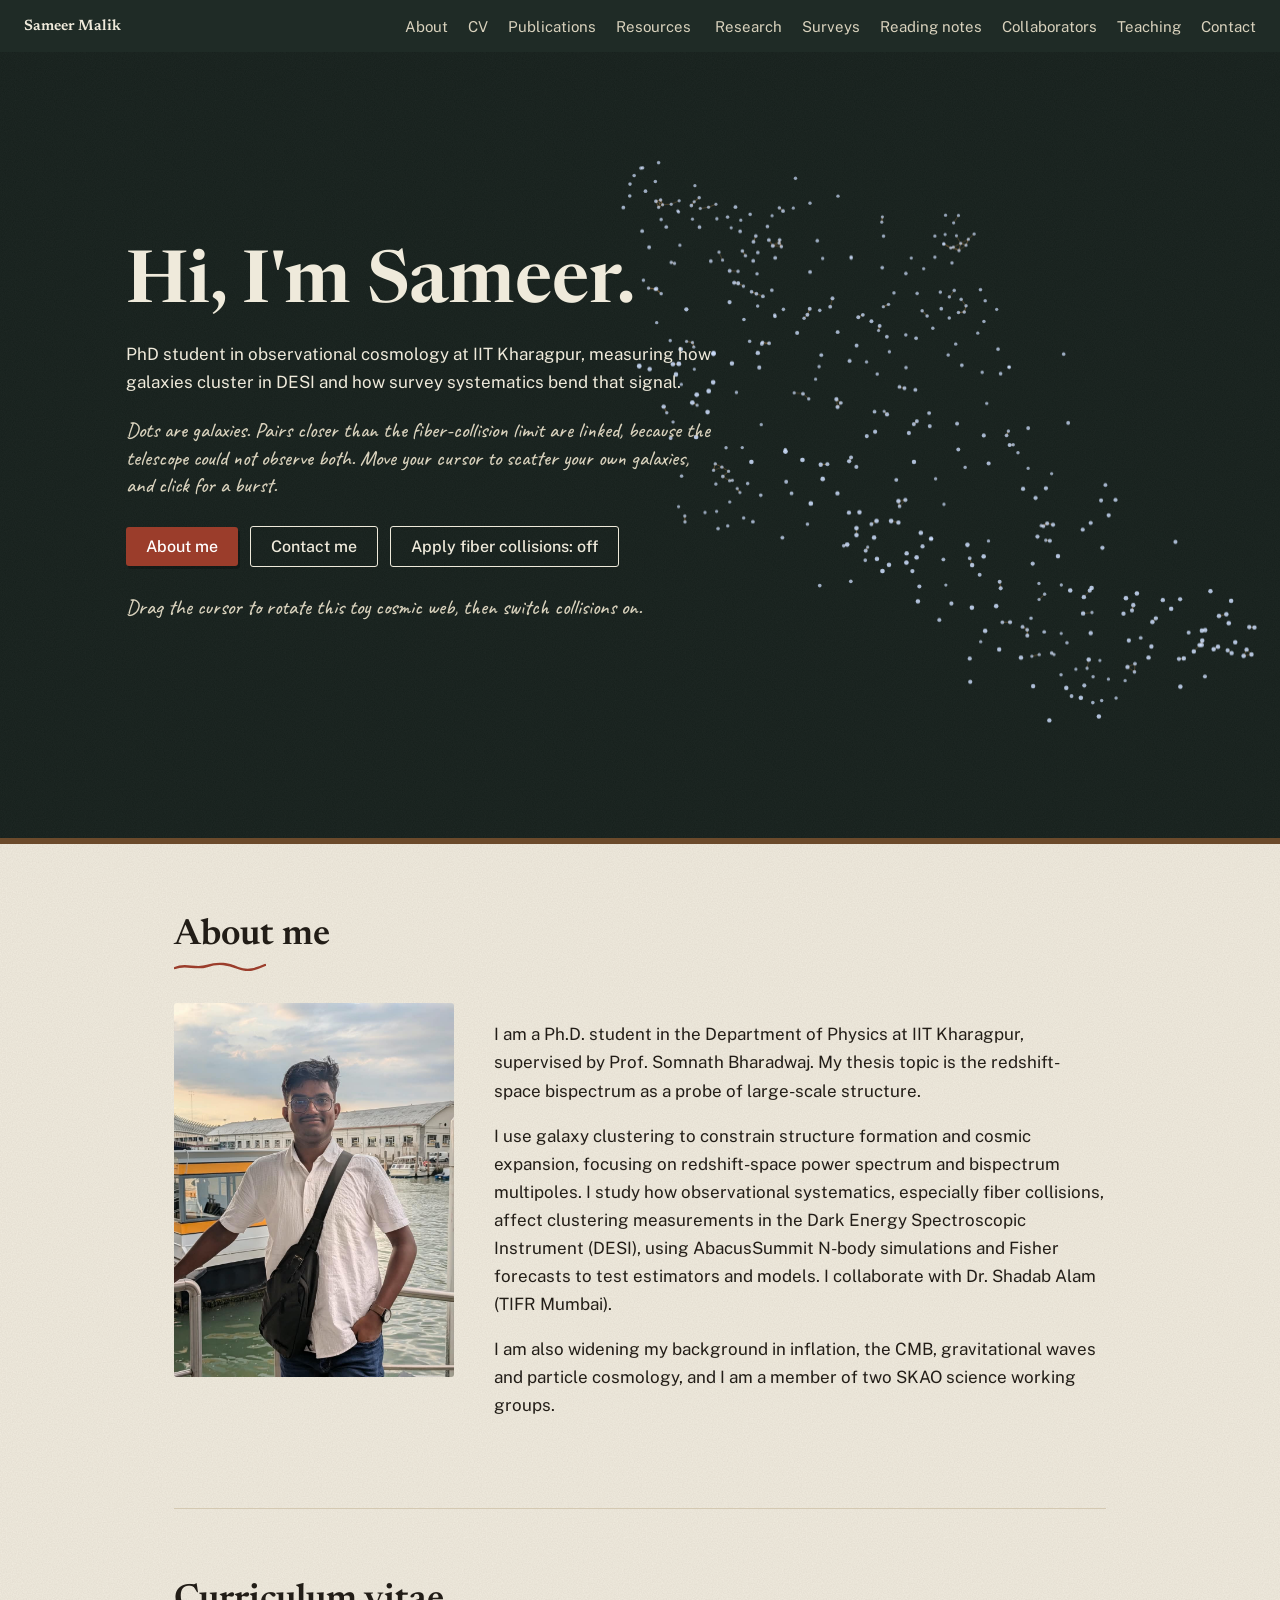
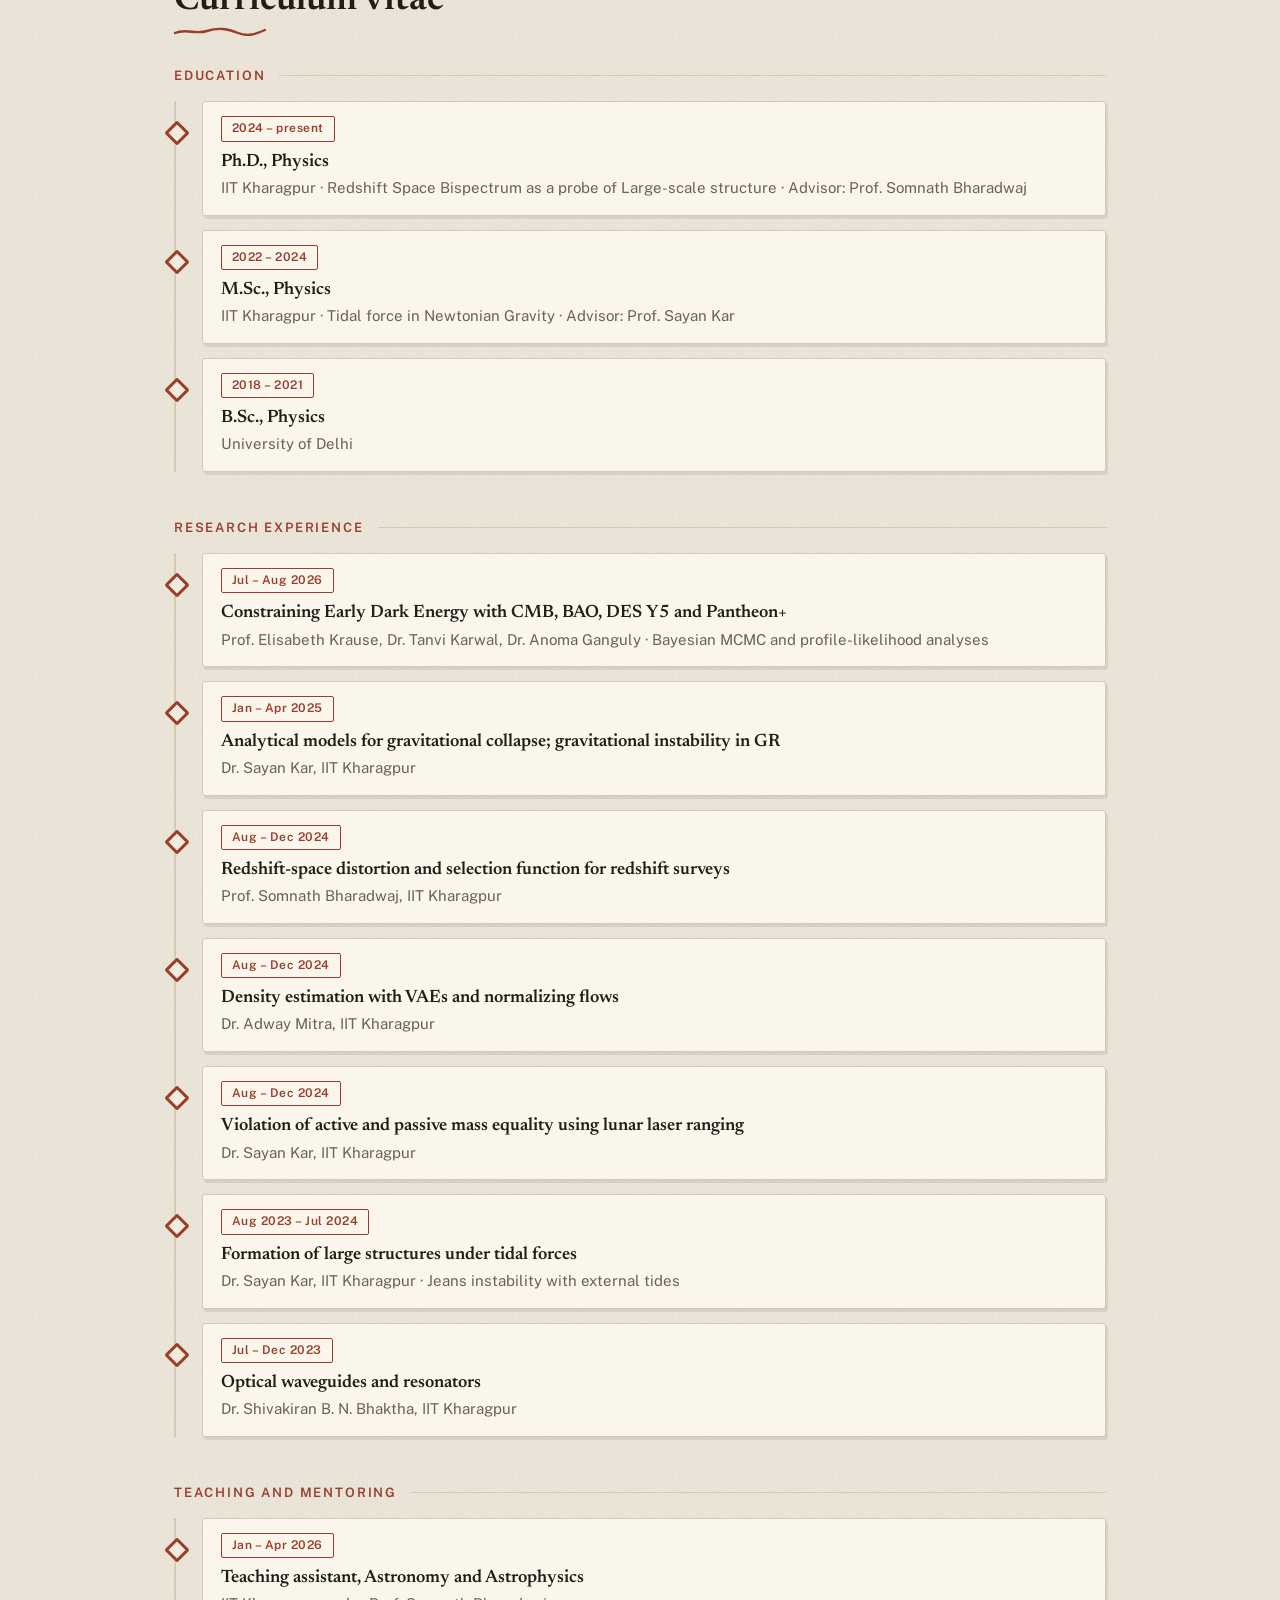
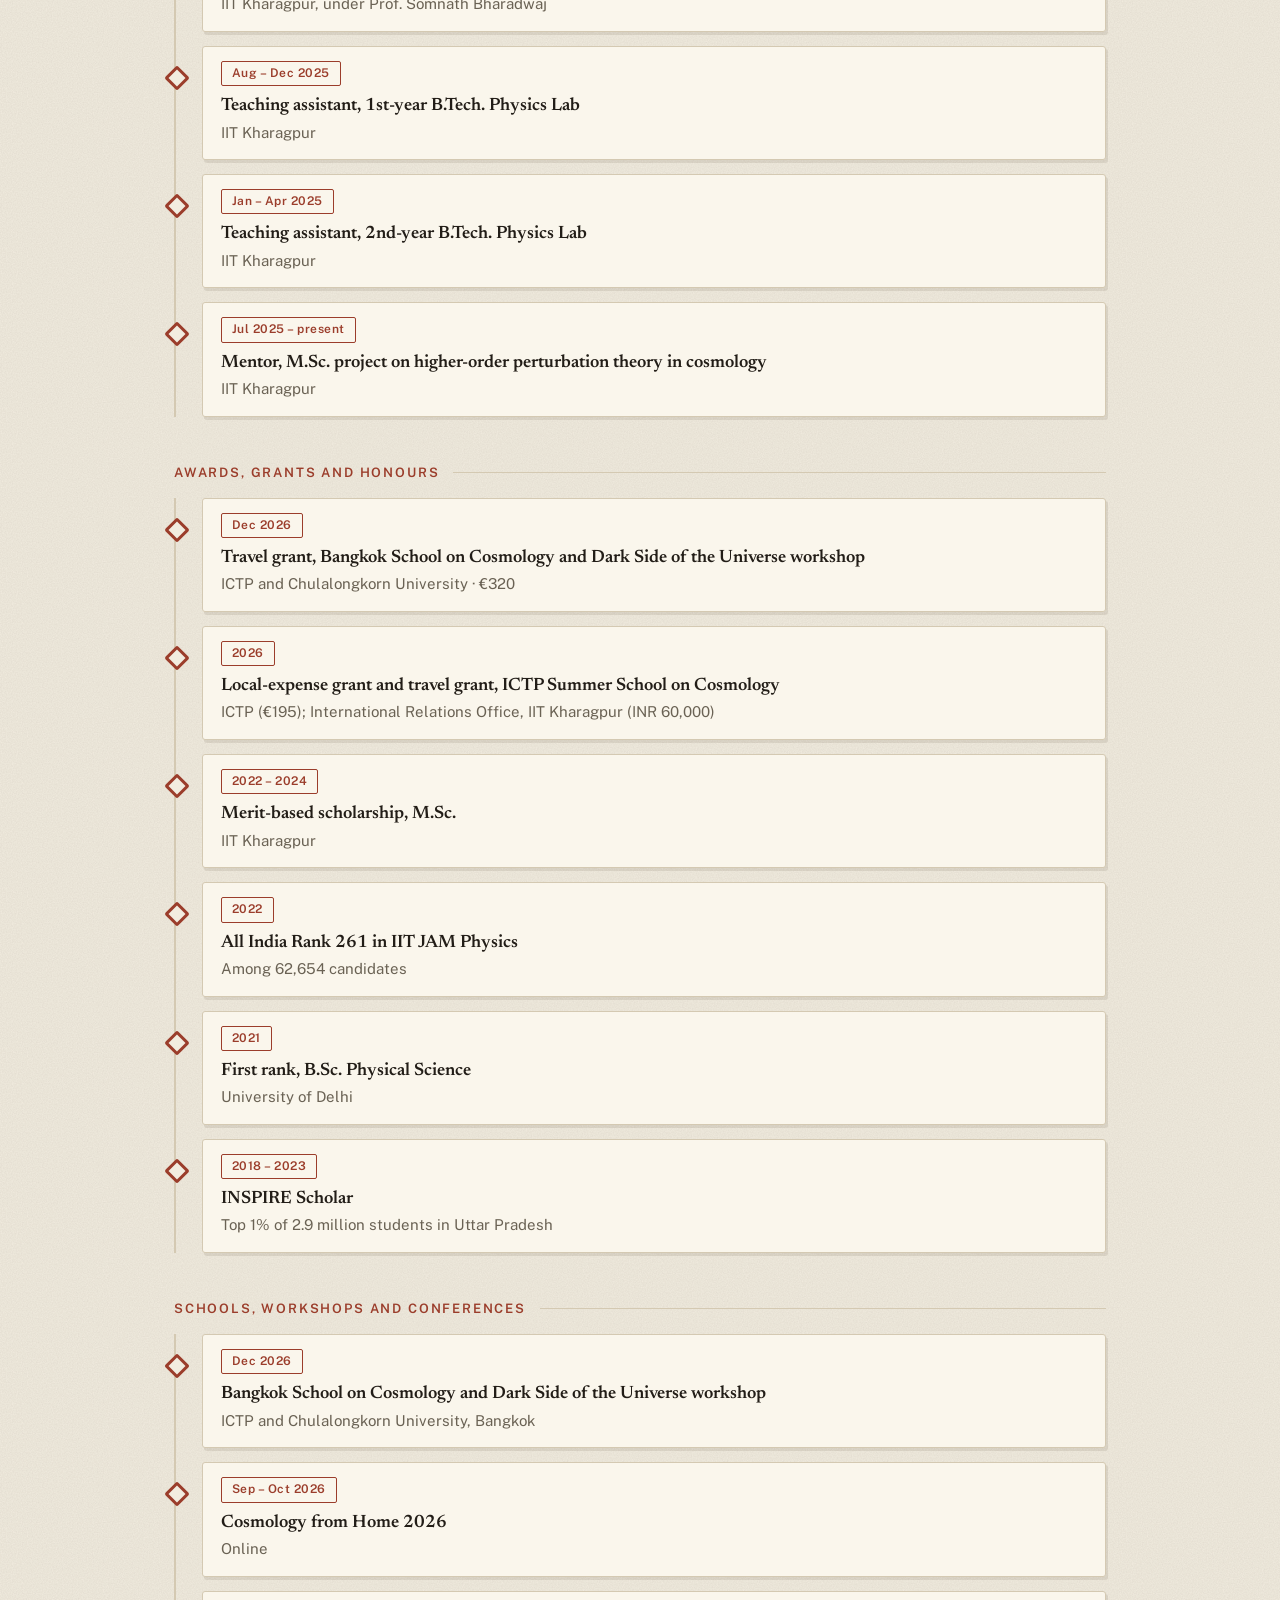
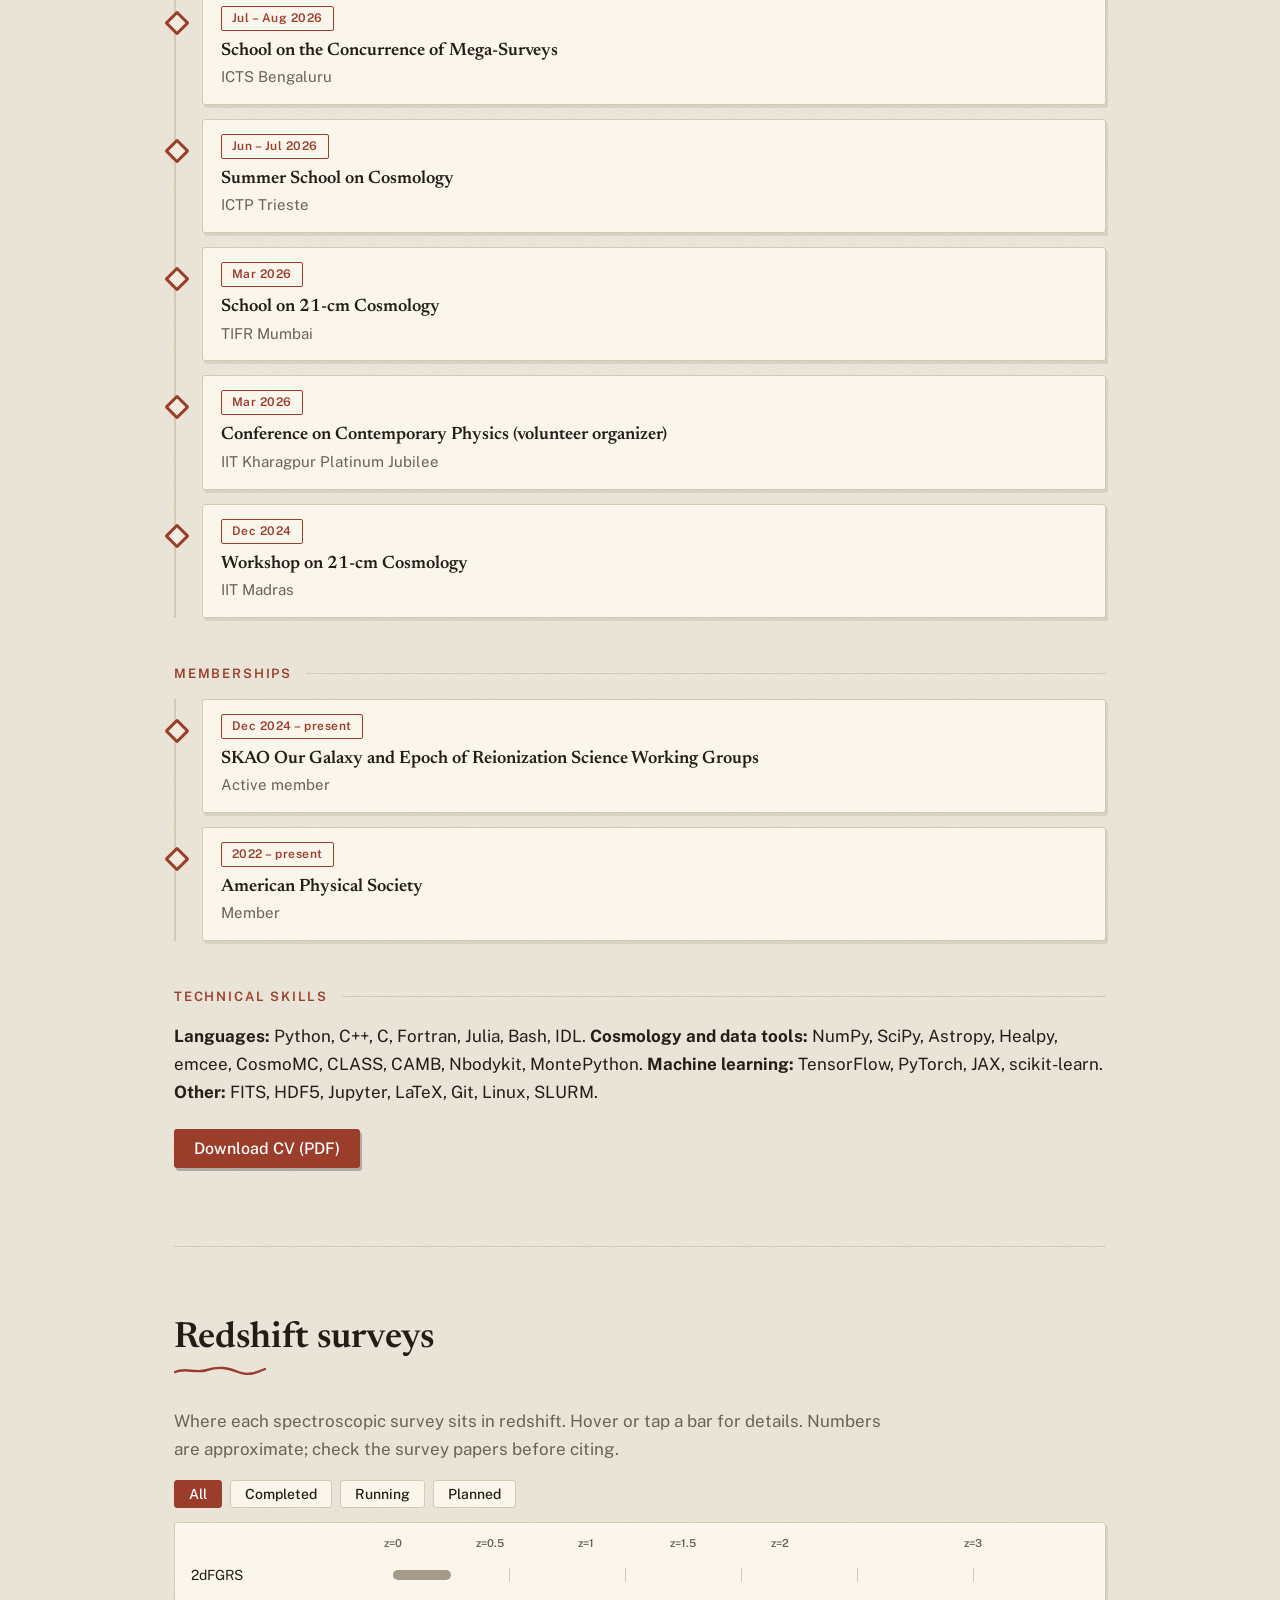
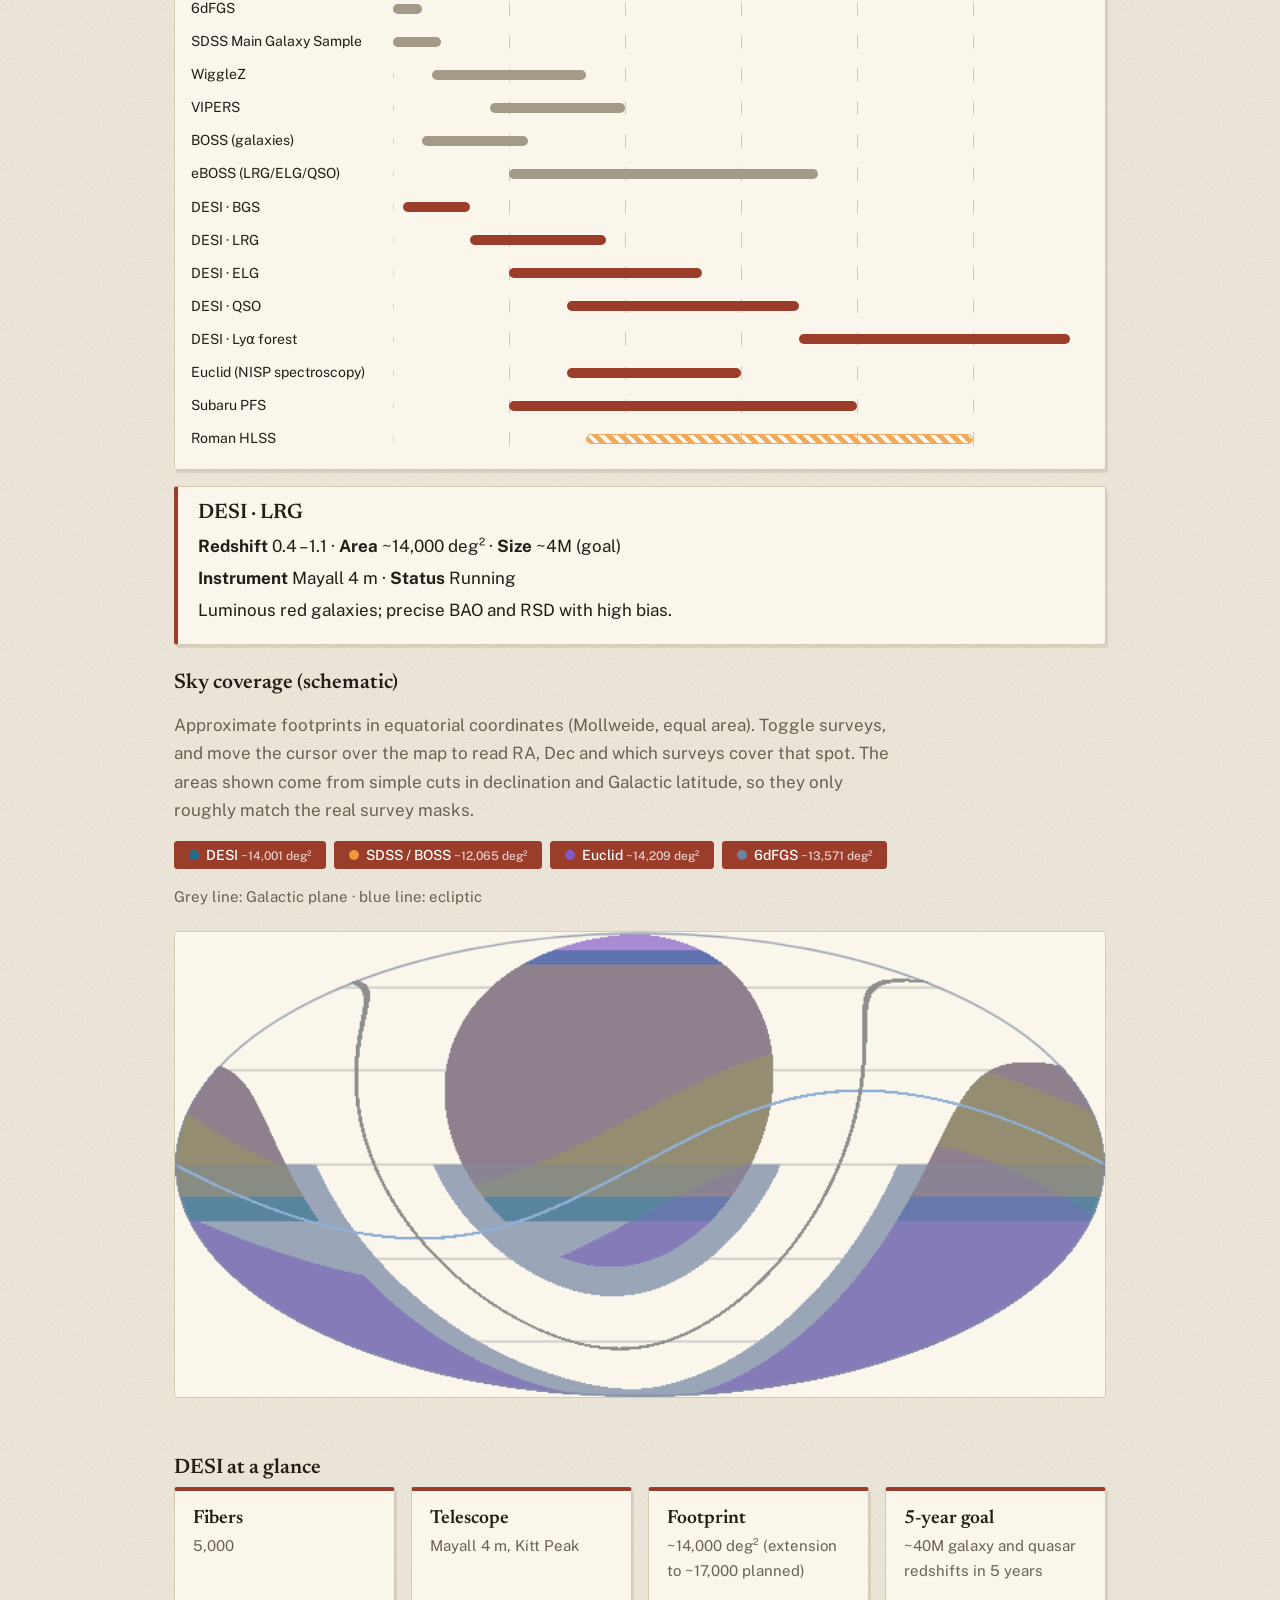
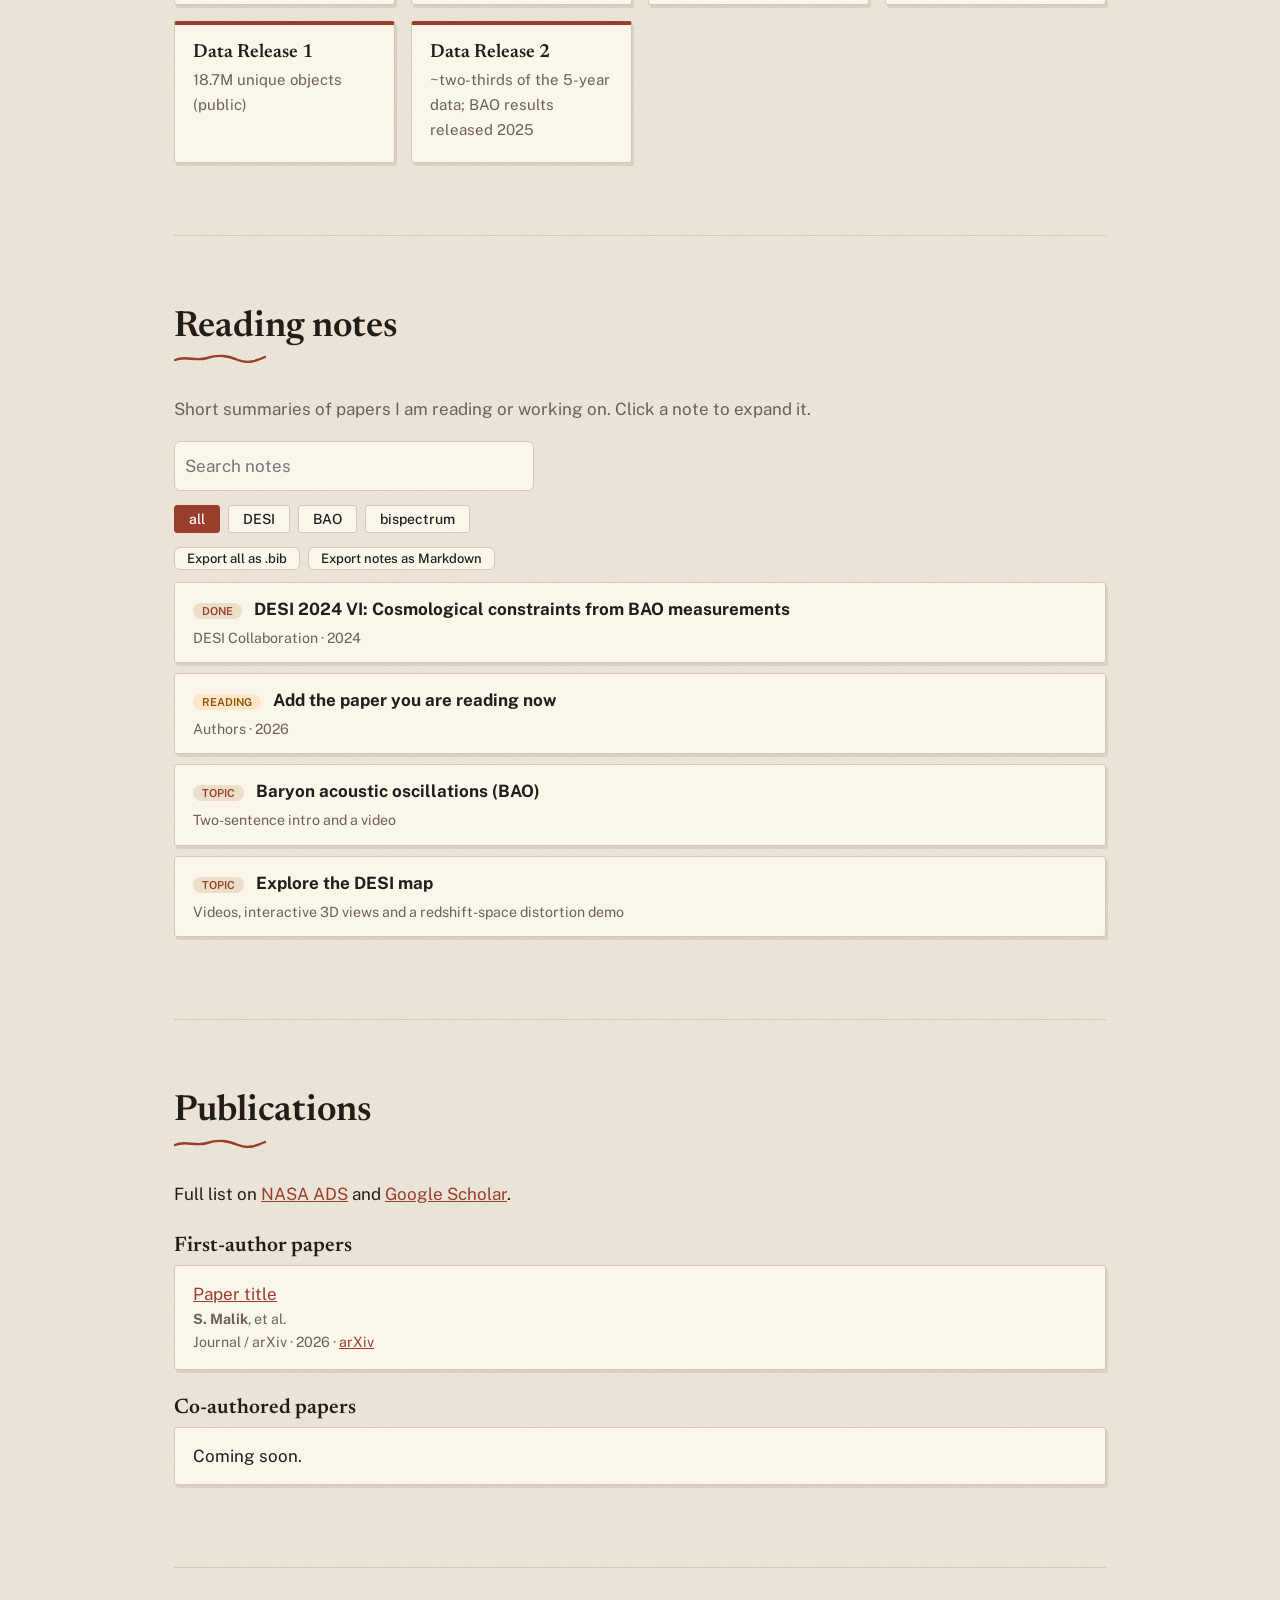
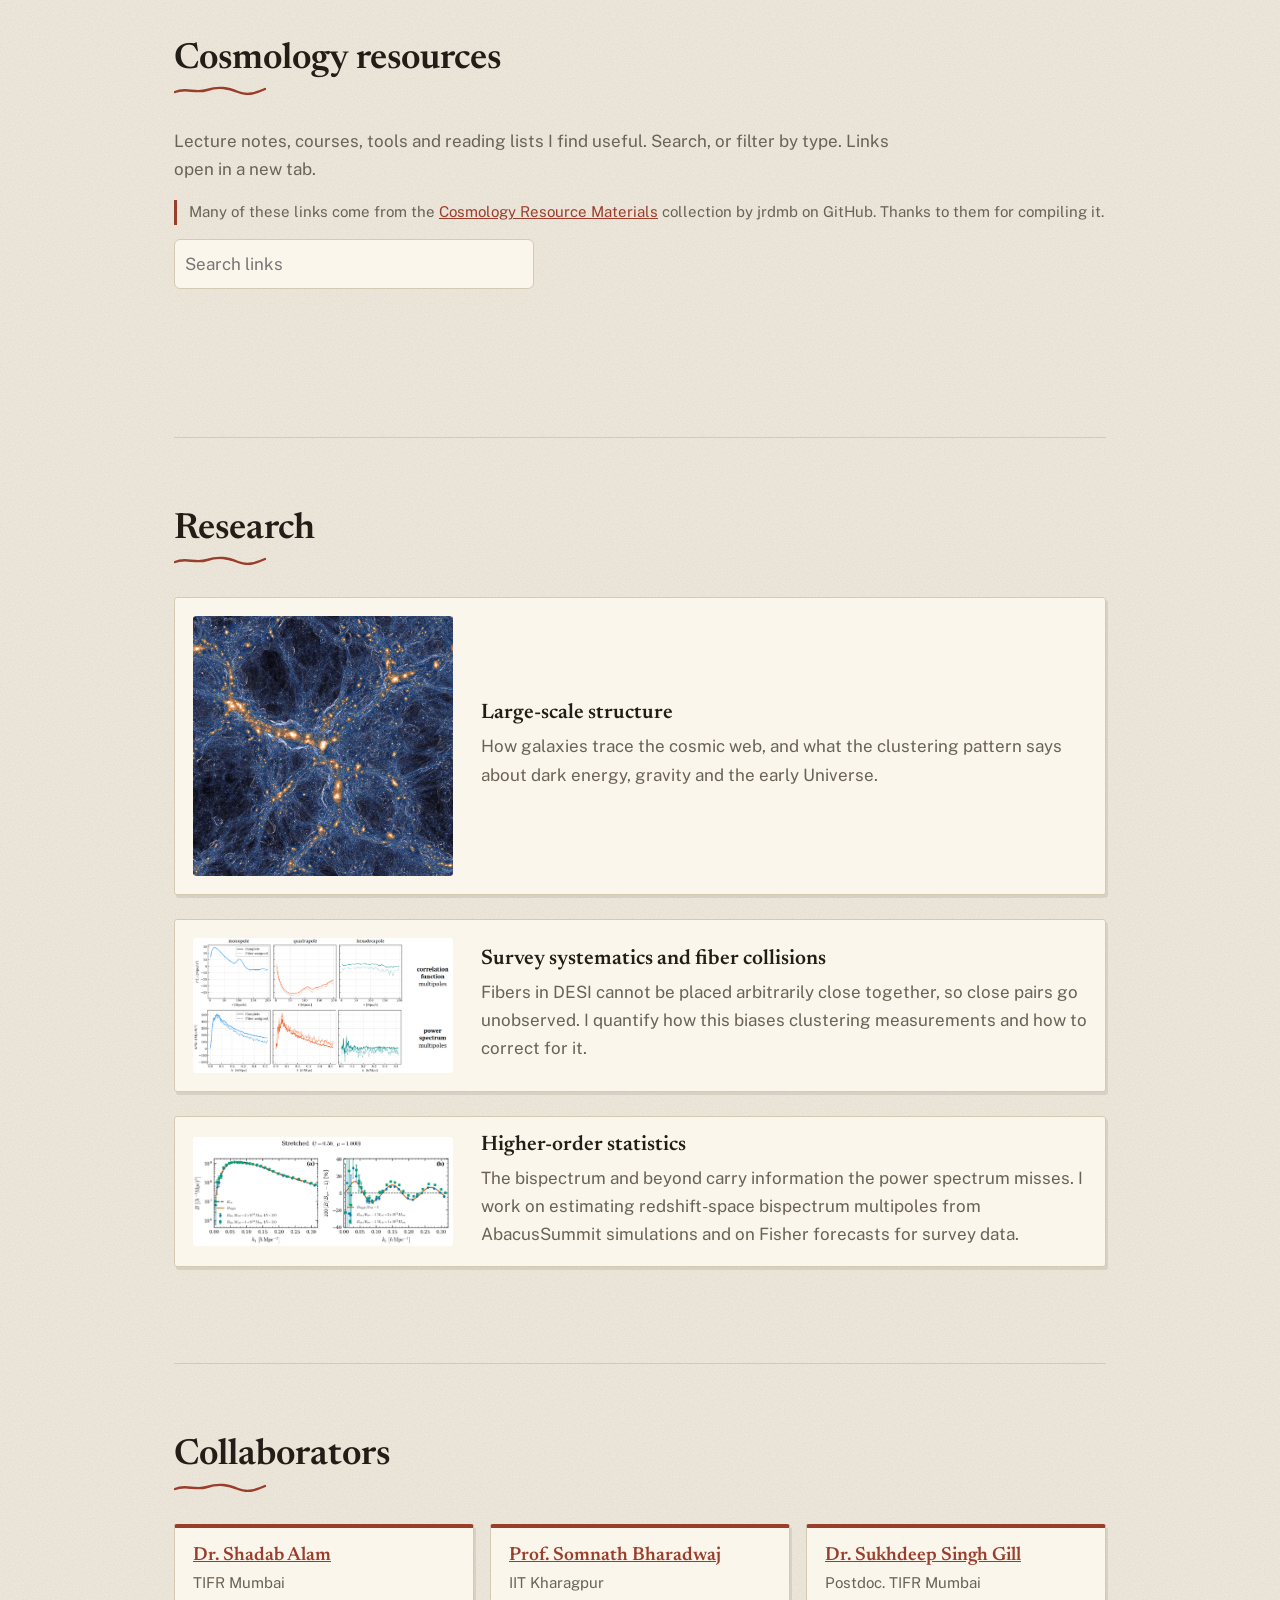
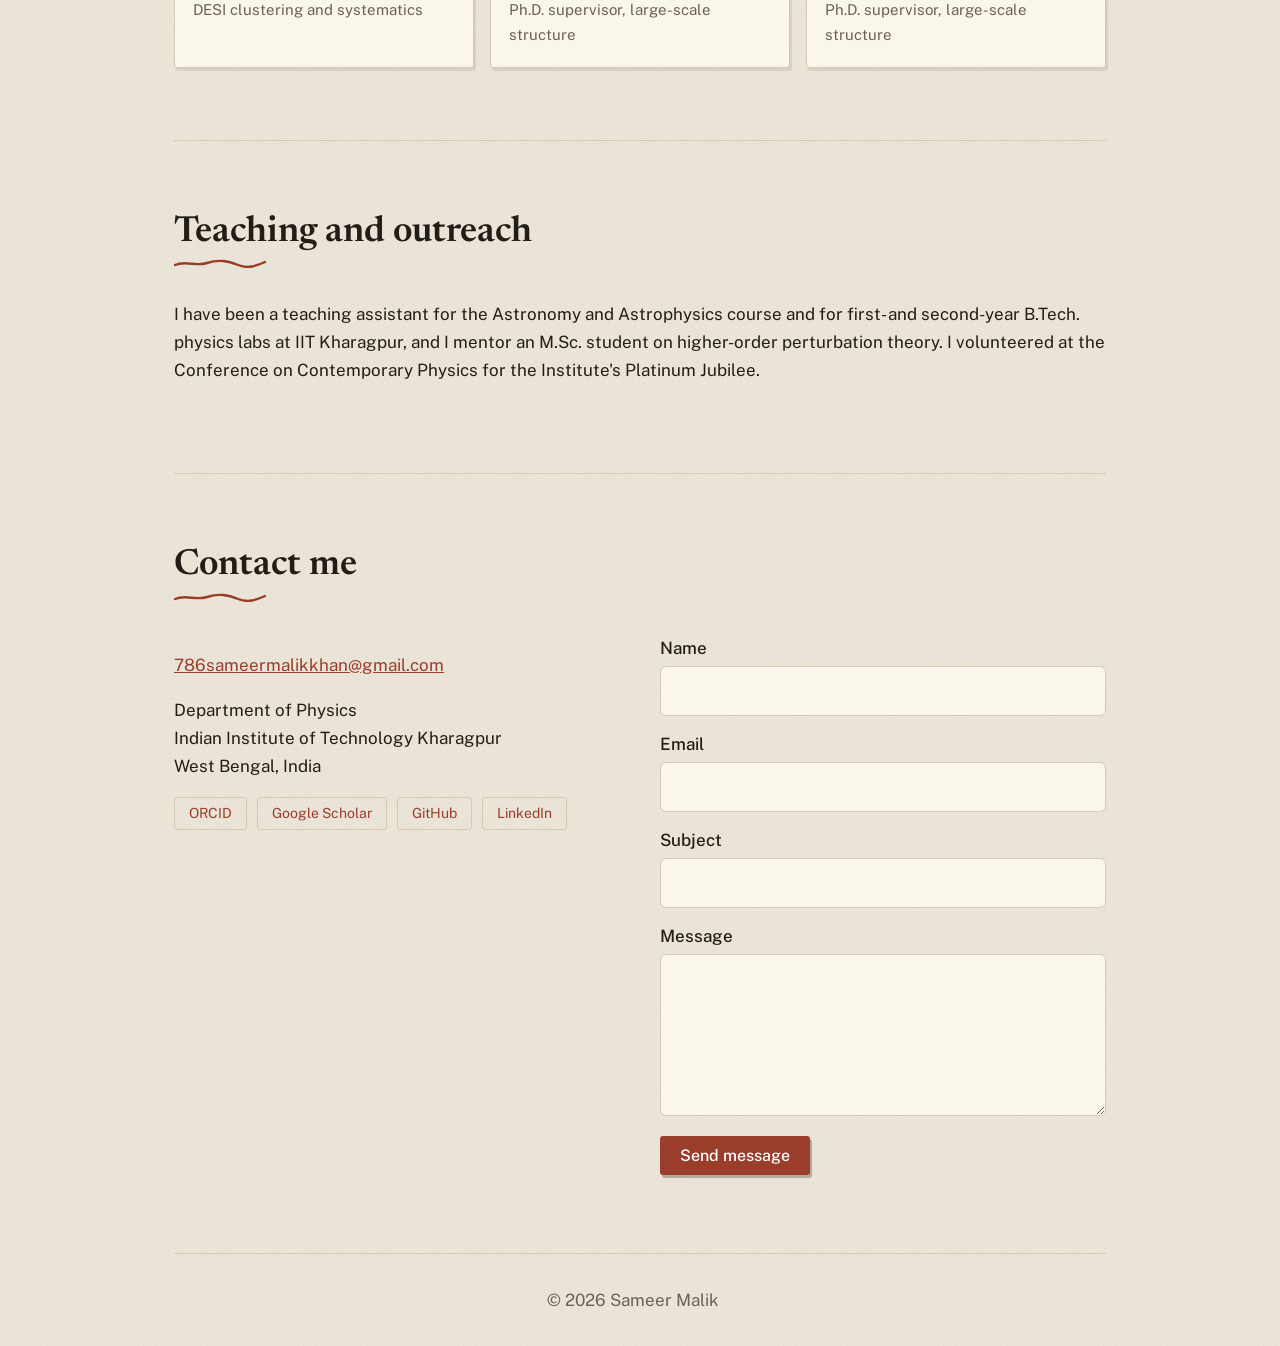
==== commit 70012877: "Add links to team members' profiles in index.html" ====
--- a/index.html
+++ b/index.html
@@ -183,9 +183,40 @@
 <section id="team">
   <h2>Collaborators</h2>
   <ul class="cards">
-    <li><h3>Dr. Shadab Alam</h3><p>TIFR Mumbai</p><p>DESI clustering and systematics</p></li>
-    <li><h3>Prof. Somnath Bharadwaj</h3><p>IIT Kharagpur</p><p>Ph.D. supervisor, large-scale structure</p></li>
-    <li><h3>Prof. Sayan Kar</h3><p>IIT Kharagpur</p><p>M.Sc. supervisor, gravitation</p></li>
+
+    <li>
+      <h3>
+        <a href="https://www.tifr.res.in/~shadab.alam/"
+           target="_blank" rel="noopener noreferrer">
+          Dr. Shadab Alam
+        </a>
+      </h3>
+      <p>TIFR Mumbai</p>
+      <p>DESI clustering and systematics</p>
+    </li>
+
+    <li>
+      <h3>
+        <a href="https://www.iitkgp.ac.in/department/PH/faculty/ph-somnath"
+           target="_blank" rel="noopener noreferrer">
+          Prof. Somnath Bharadwaj
+        </a>
+      </h3>
+      <p>IIT Kharagpur</p>
+      <p>Ph.D. supervisor, large-scale structure</p>
+    </li>
+
+    <li>
+      <h3>
+        <a href="https://sukhdeepsinghgill.github.io/index.html"
+           target="_blank" rel="noopener noreferrer">
+          Dr. Sukhdeep Singh Gill
+        </a>
+      </h3>
+      <p>Postdoc. TIFR Mumbai</p>
+      <p>Ph.D. supervisor, large-scale structure</p>
+    </li>
+
   </ul>
 </section>
 
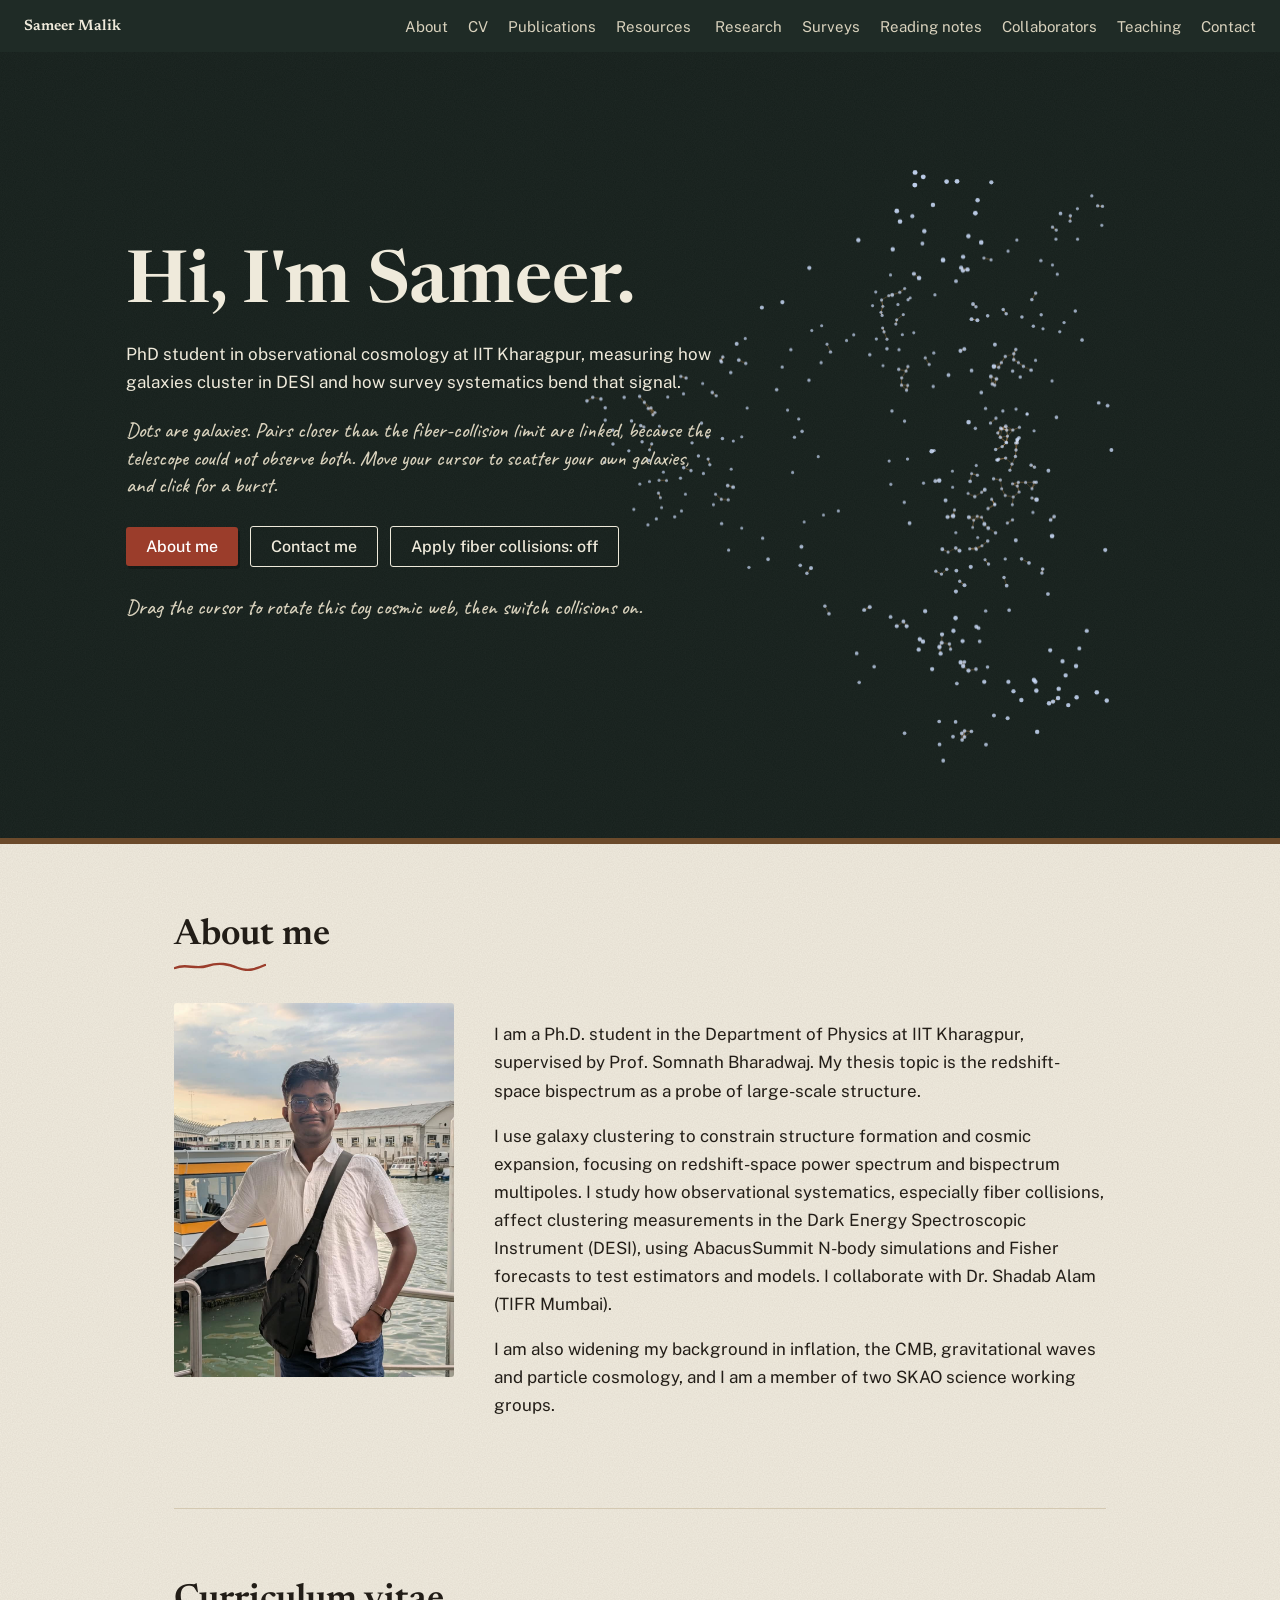
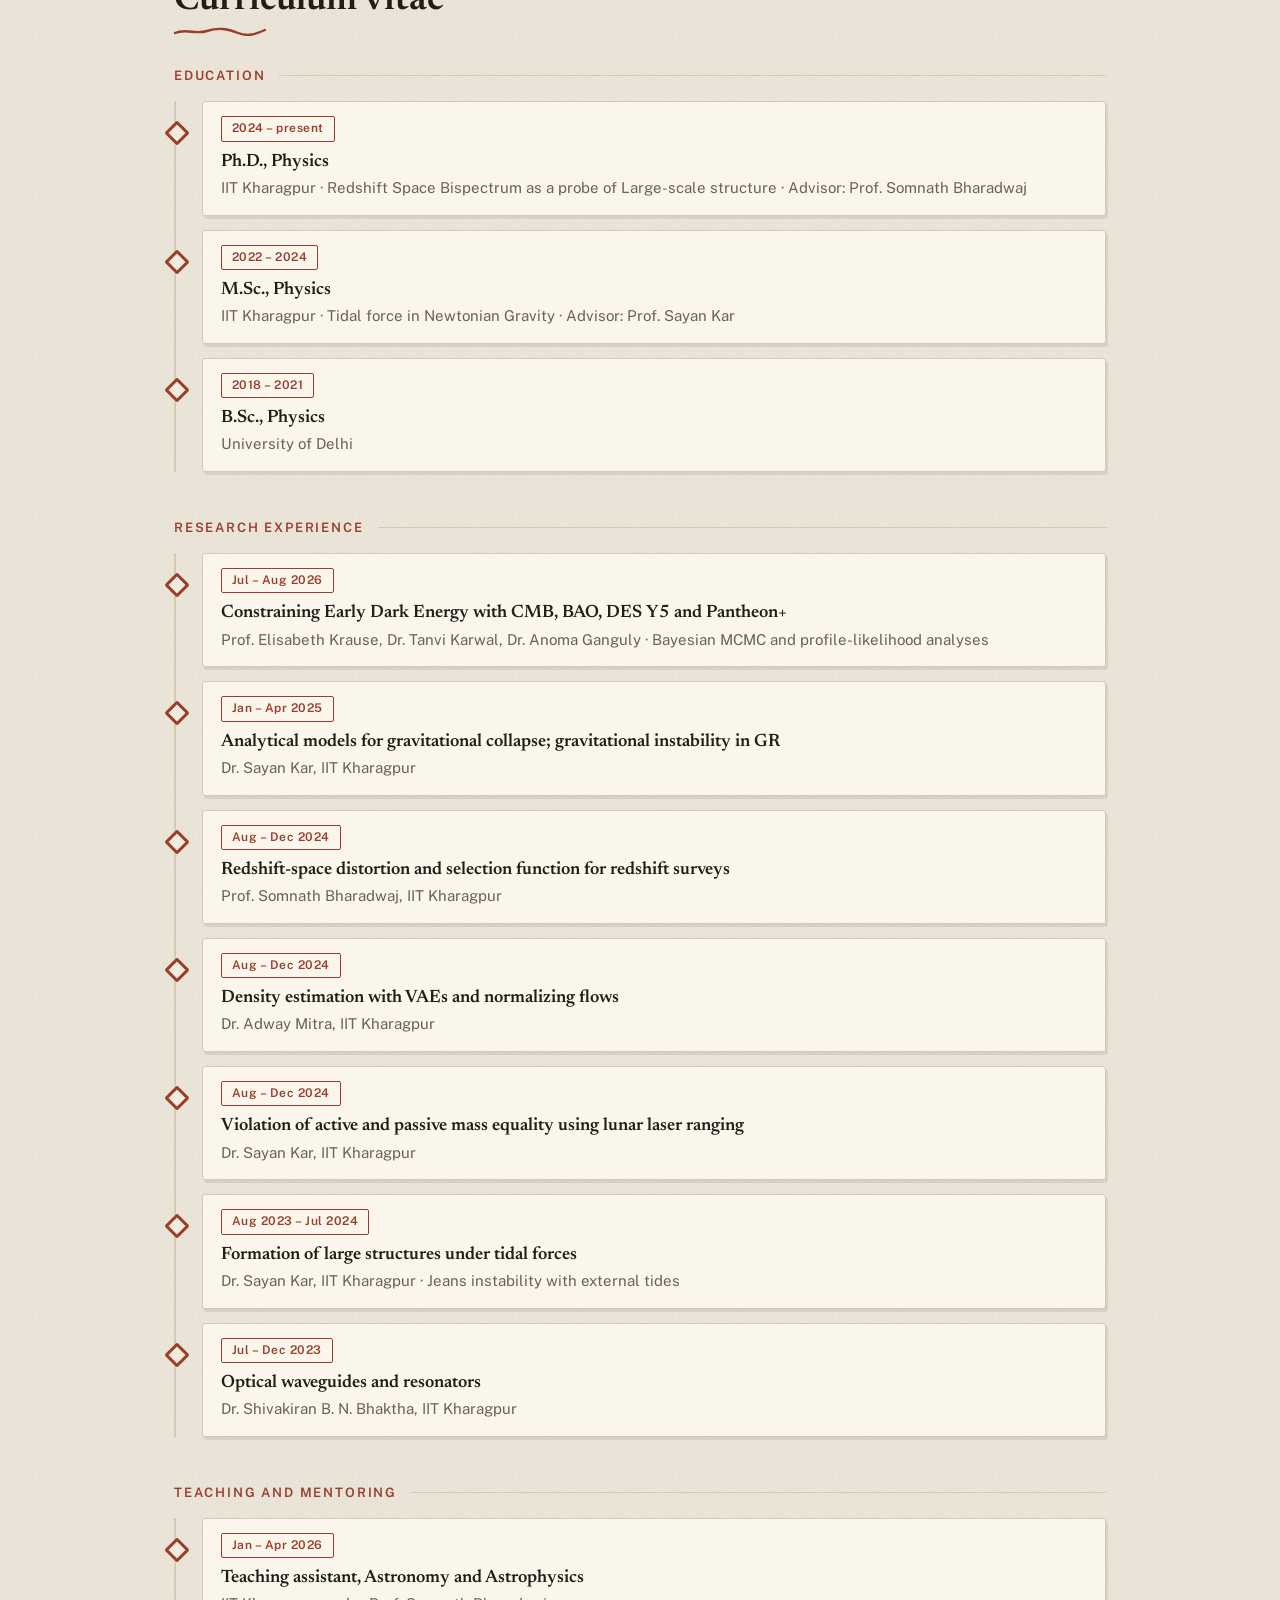
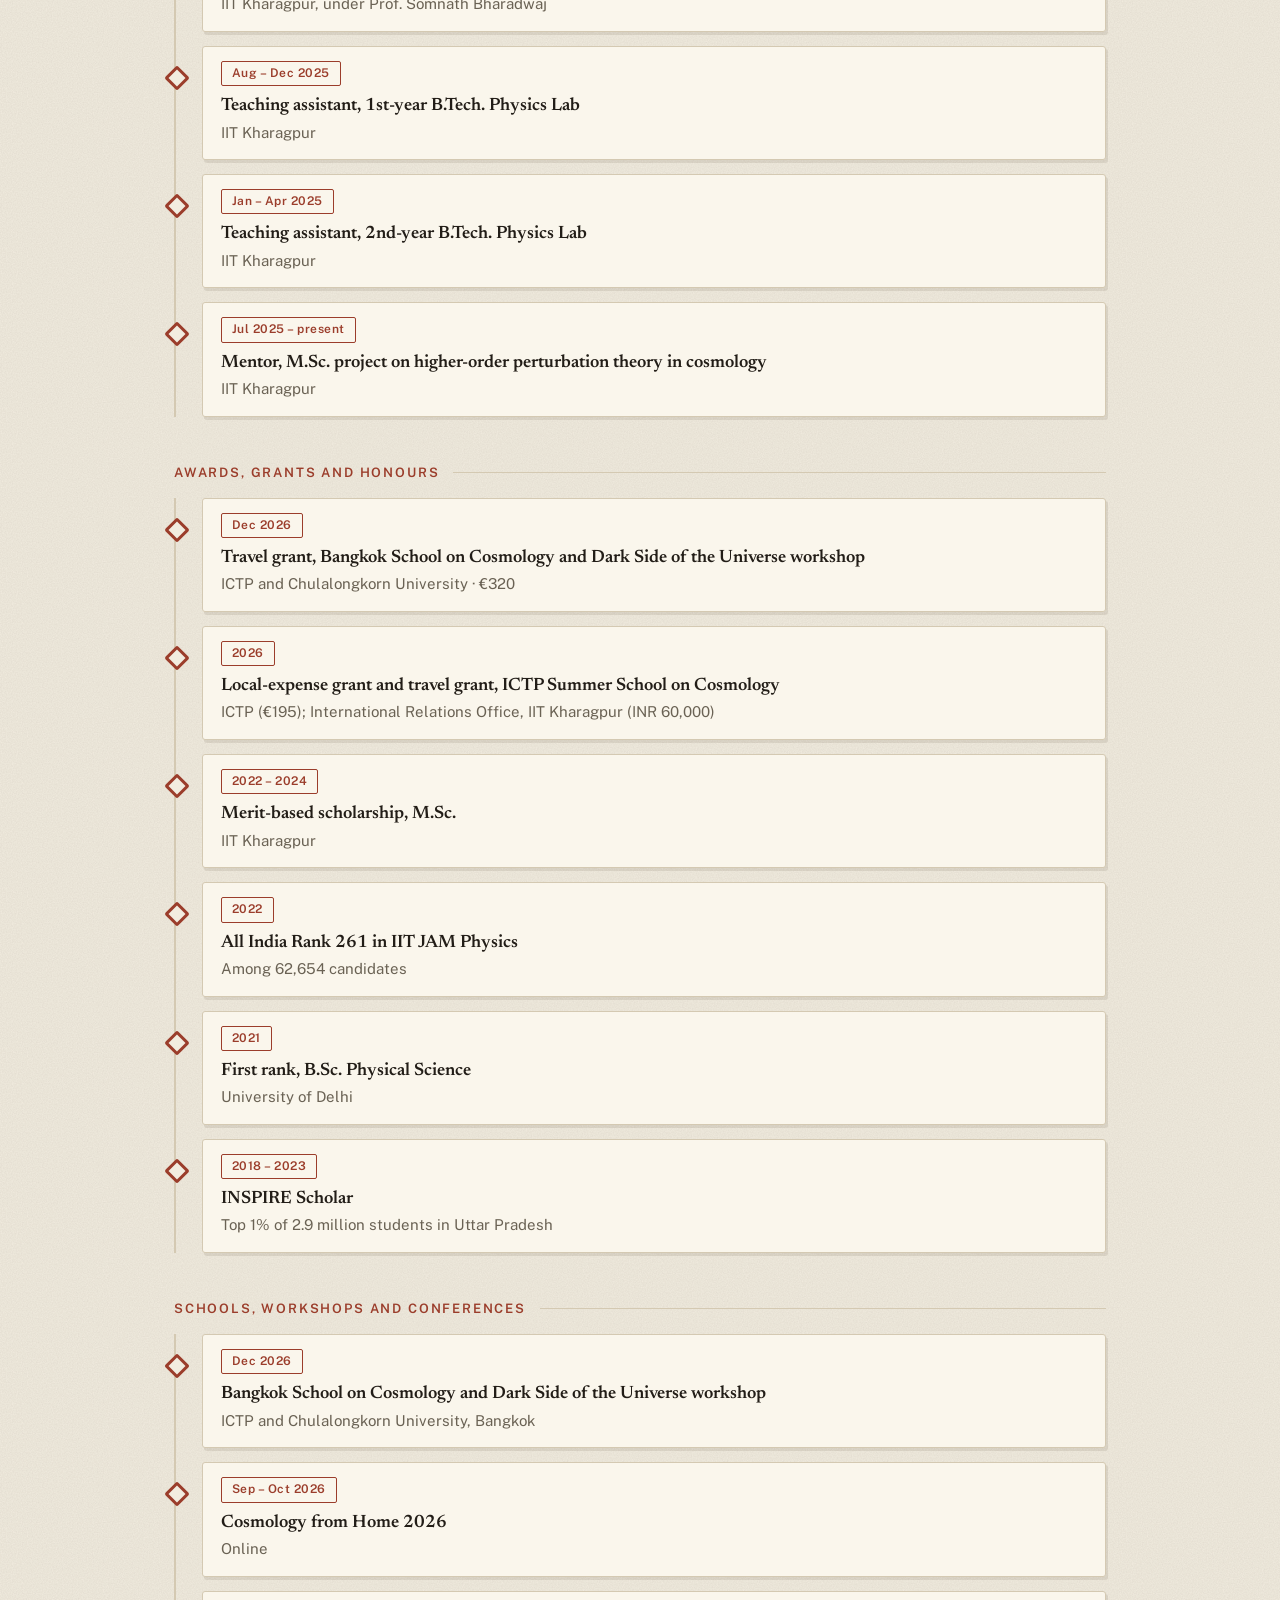
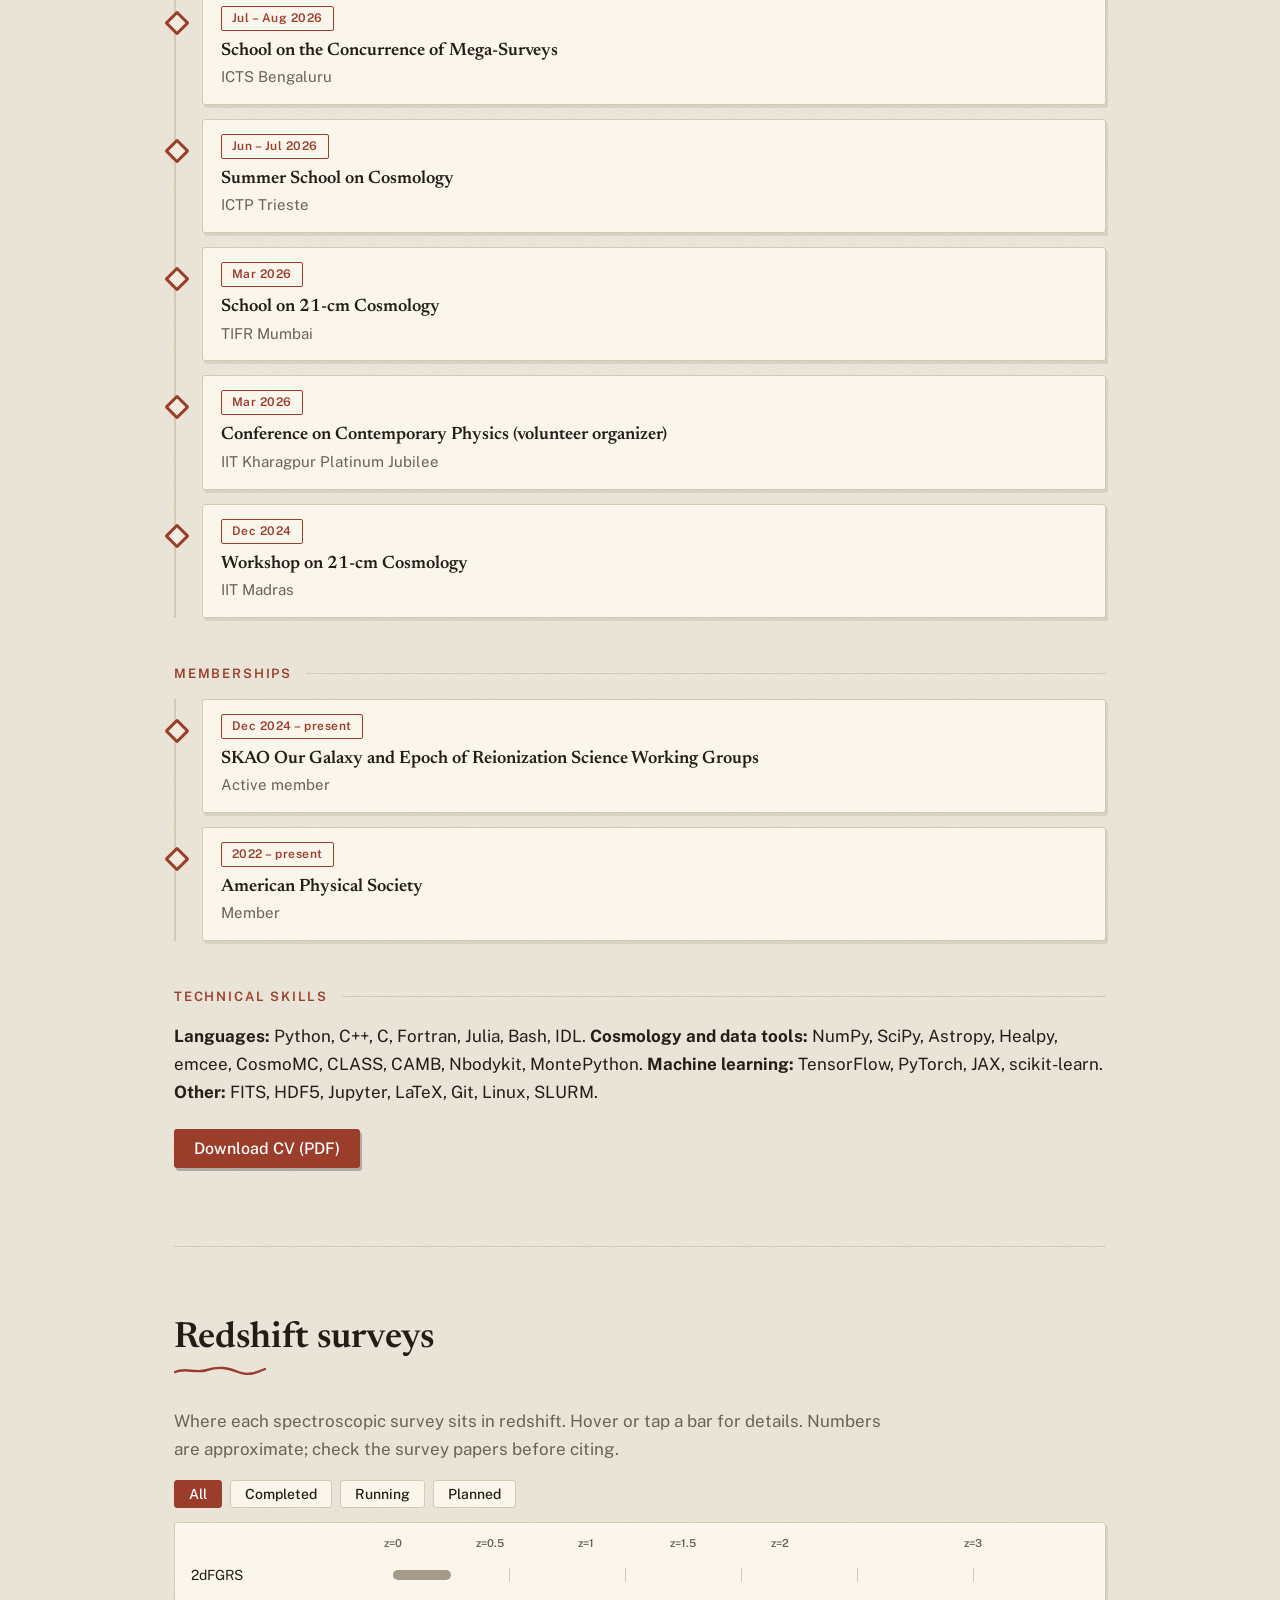
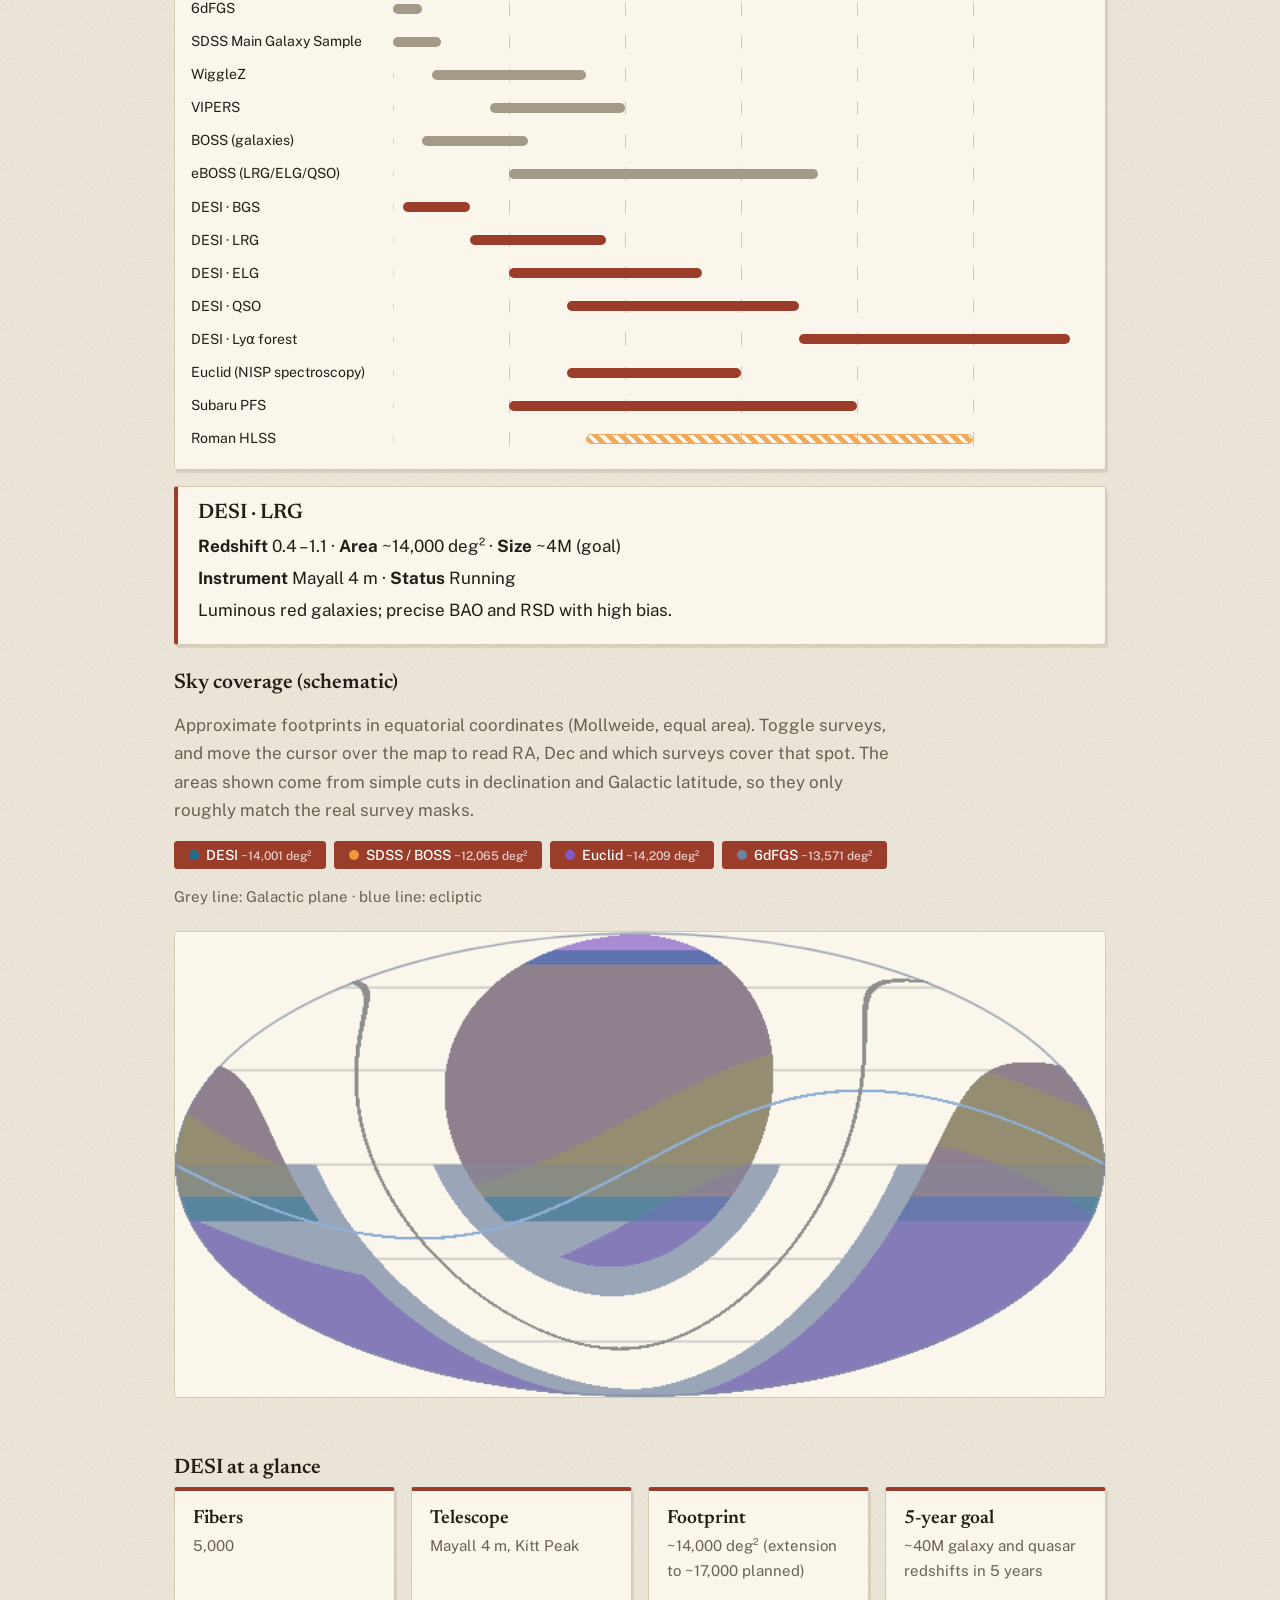
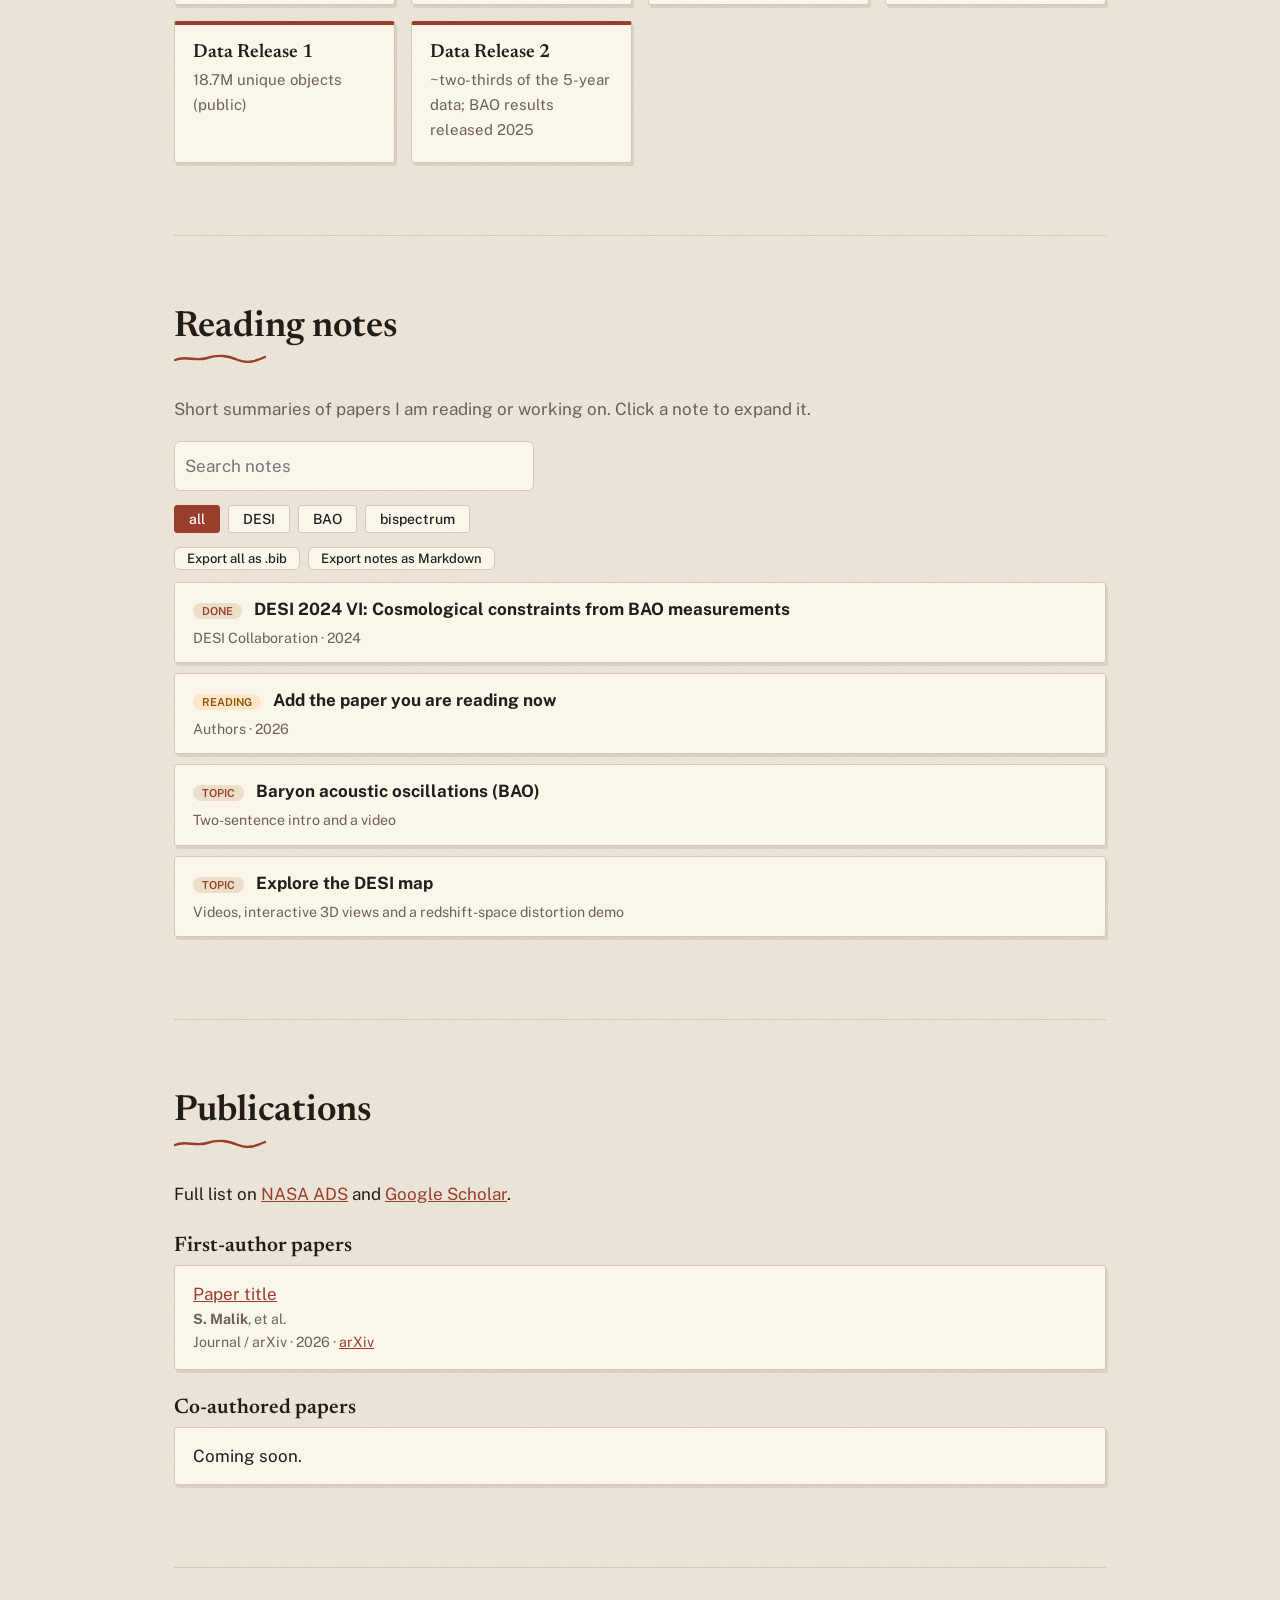
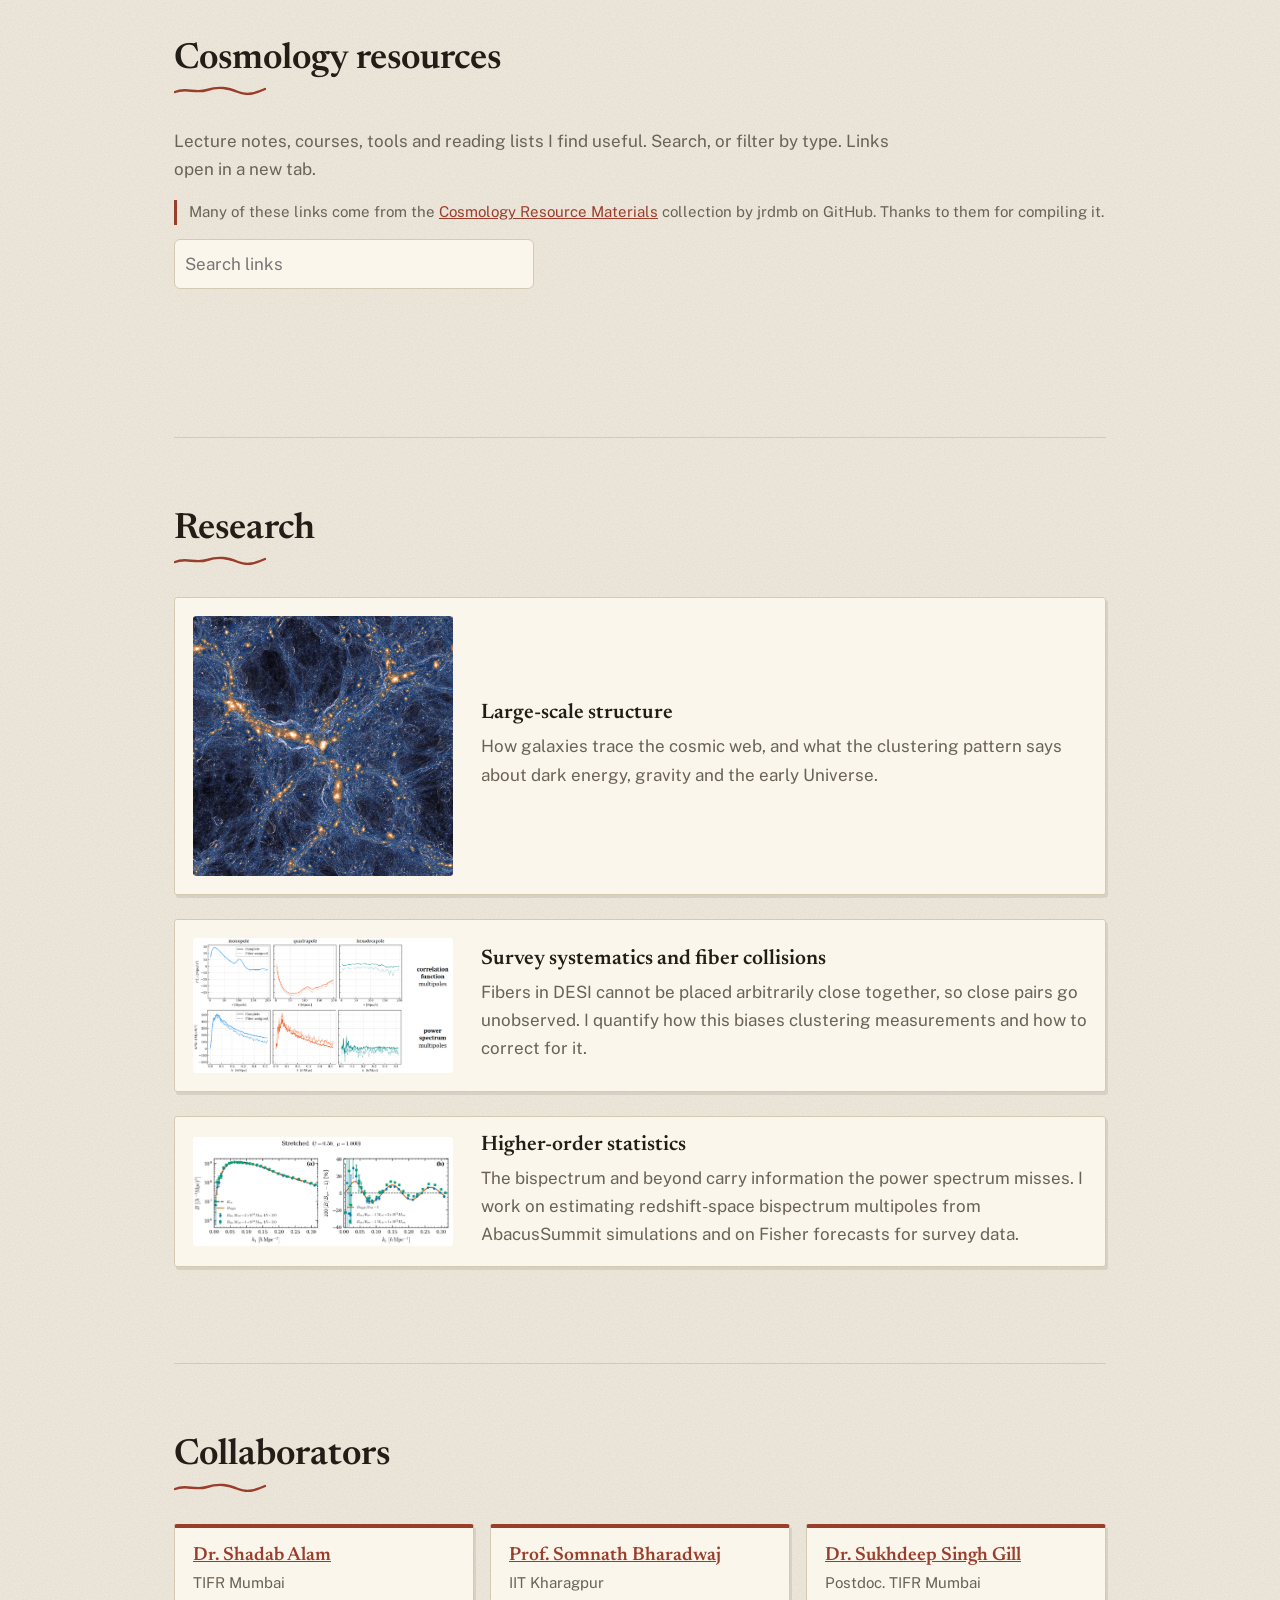
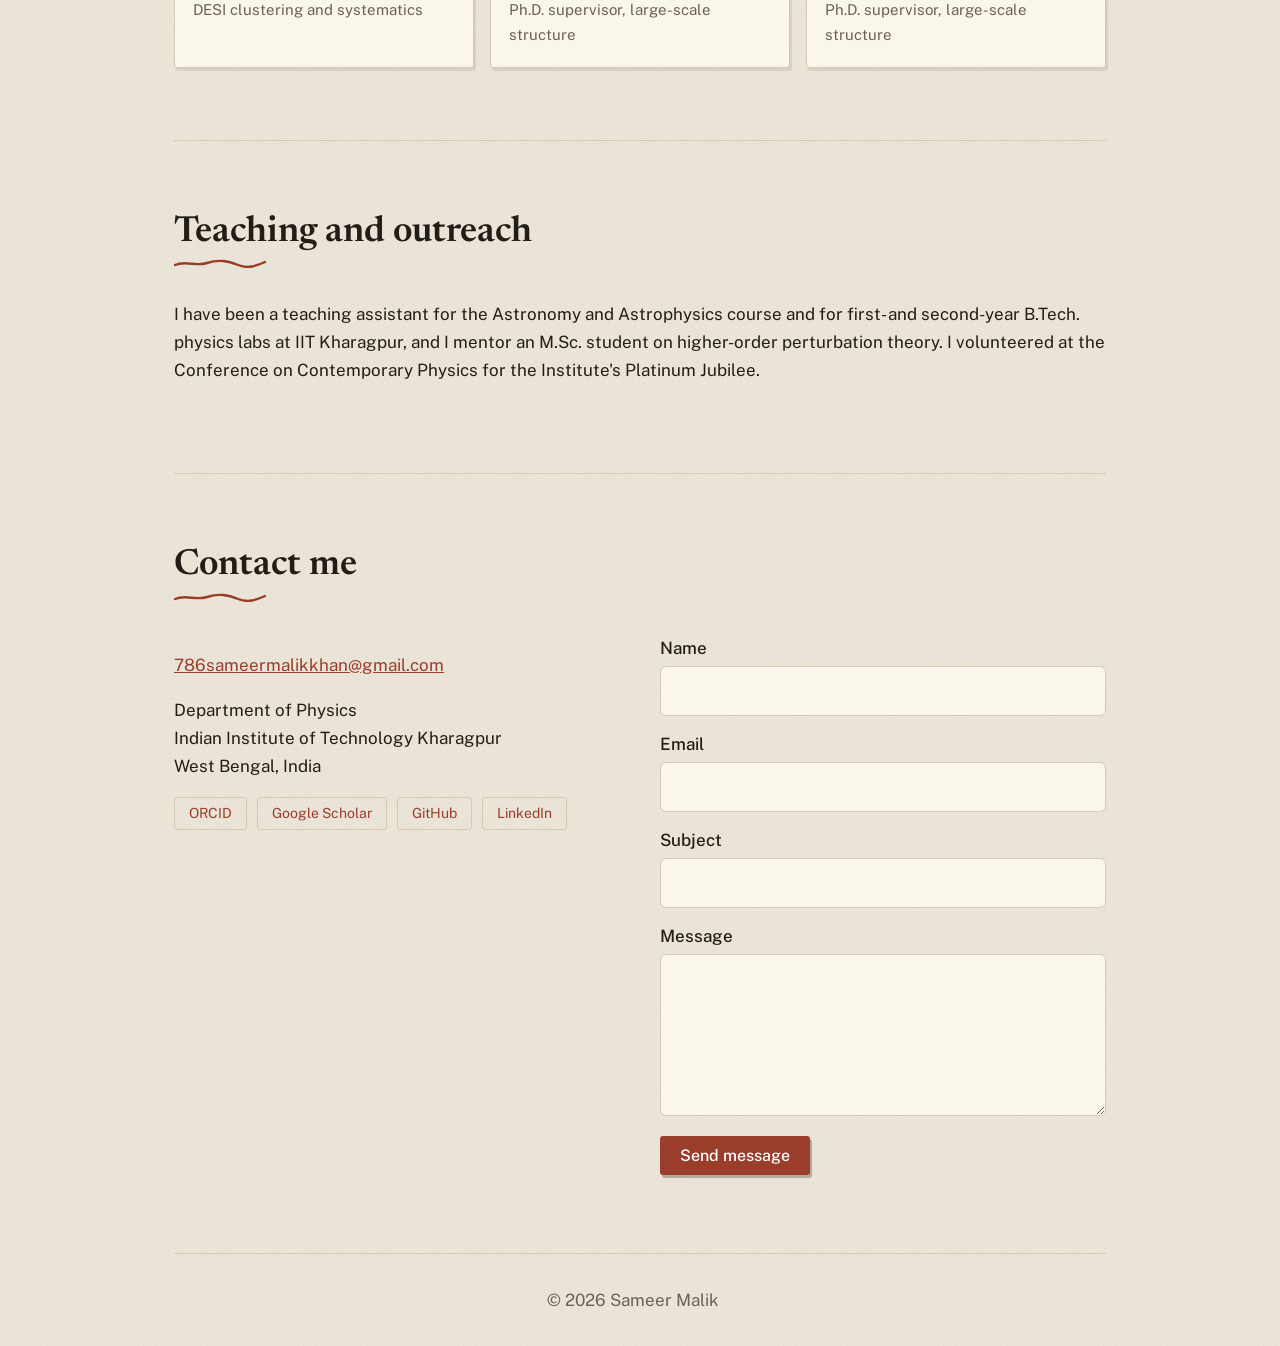
==== commit e98c5686: "Update GitHub link in index.html" ====
--- a/index.html
+++ b/index.html
@@ -234,7 +234,7 @@
       <ul class="social">
         <li><a href="https://orcid.org/">ORCID</a></li>
         <li><a href="https://scholar.google.com/">Google Scholar</a></li>
-        <li><a href="https://github.com/sameermalik">GitHub</a></li>
+        <li><a href="https://github.com/smalikiitkgp/">GitHub</a></li>
         <li><a href="https://www.linkedin.com/">LinkedIn</a></li>
       </ul>
     </div>
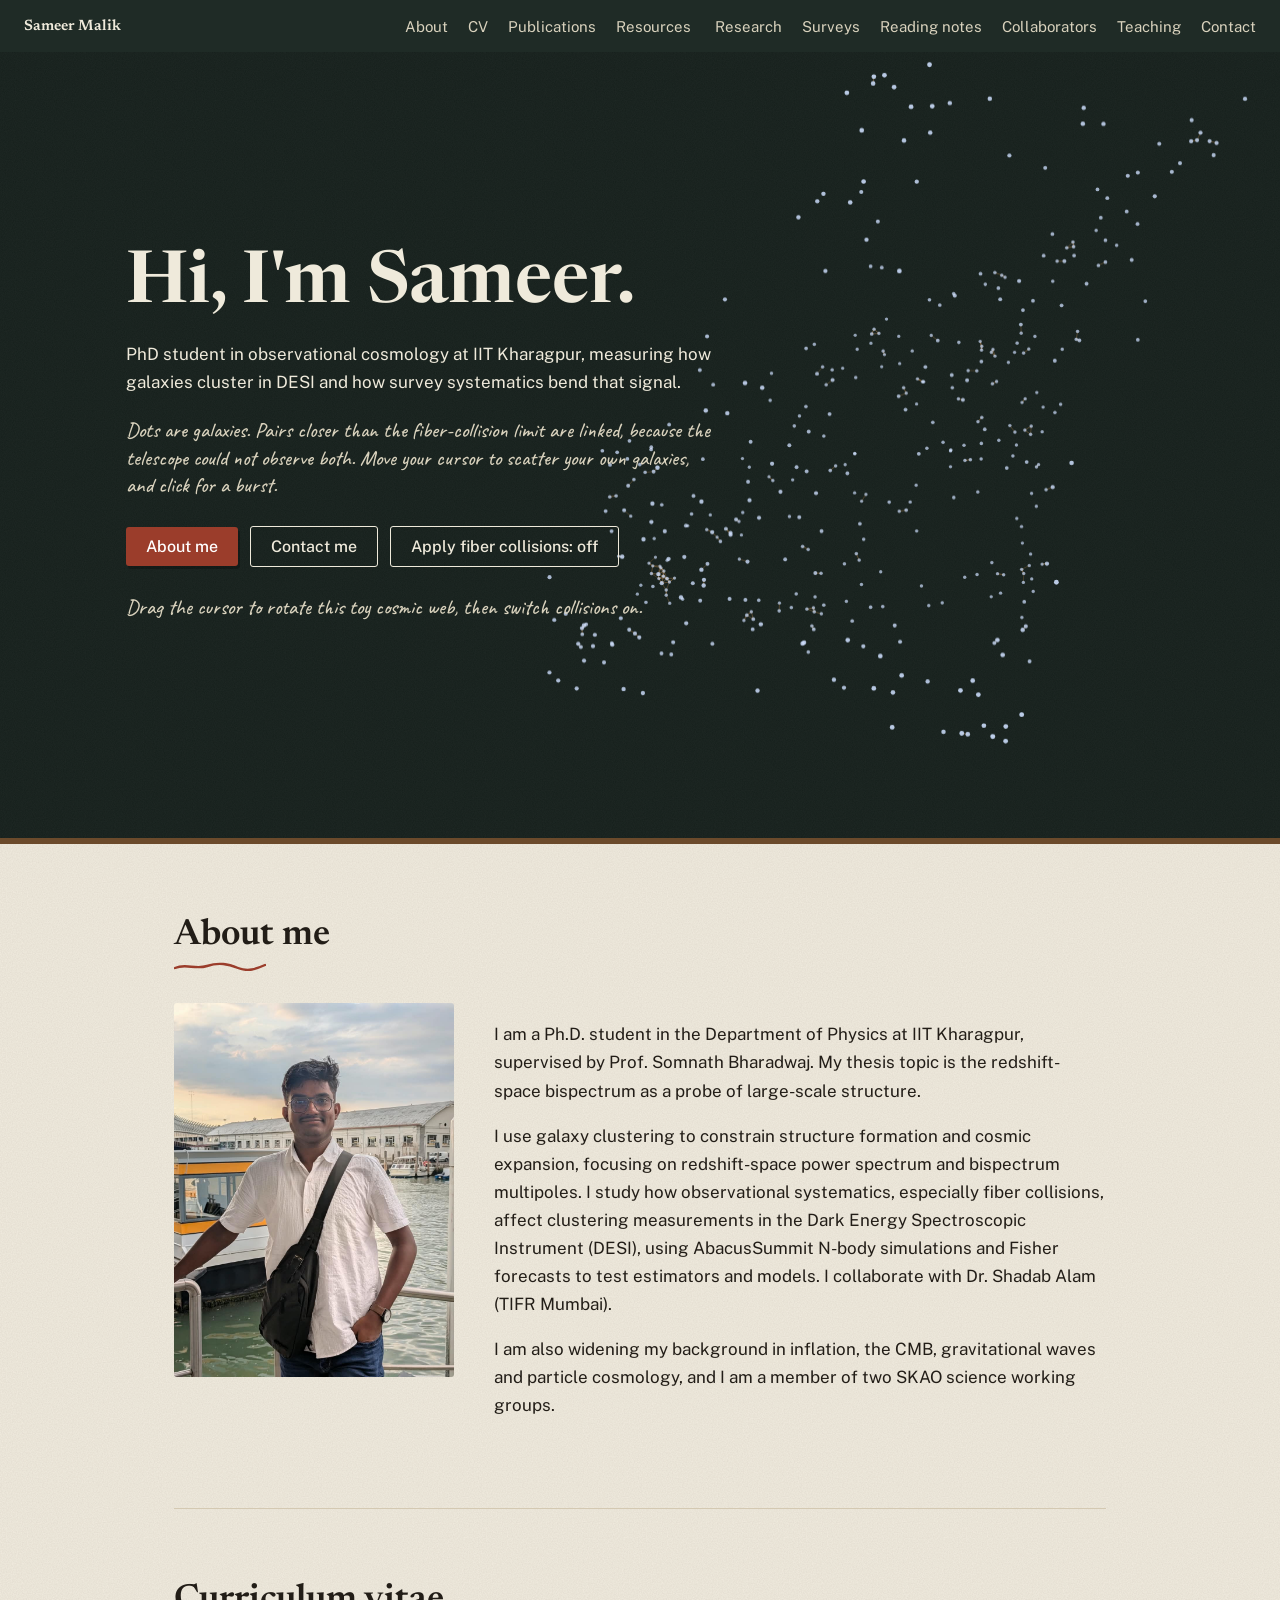
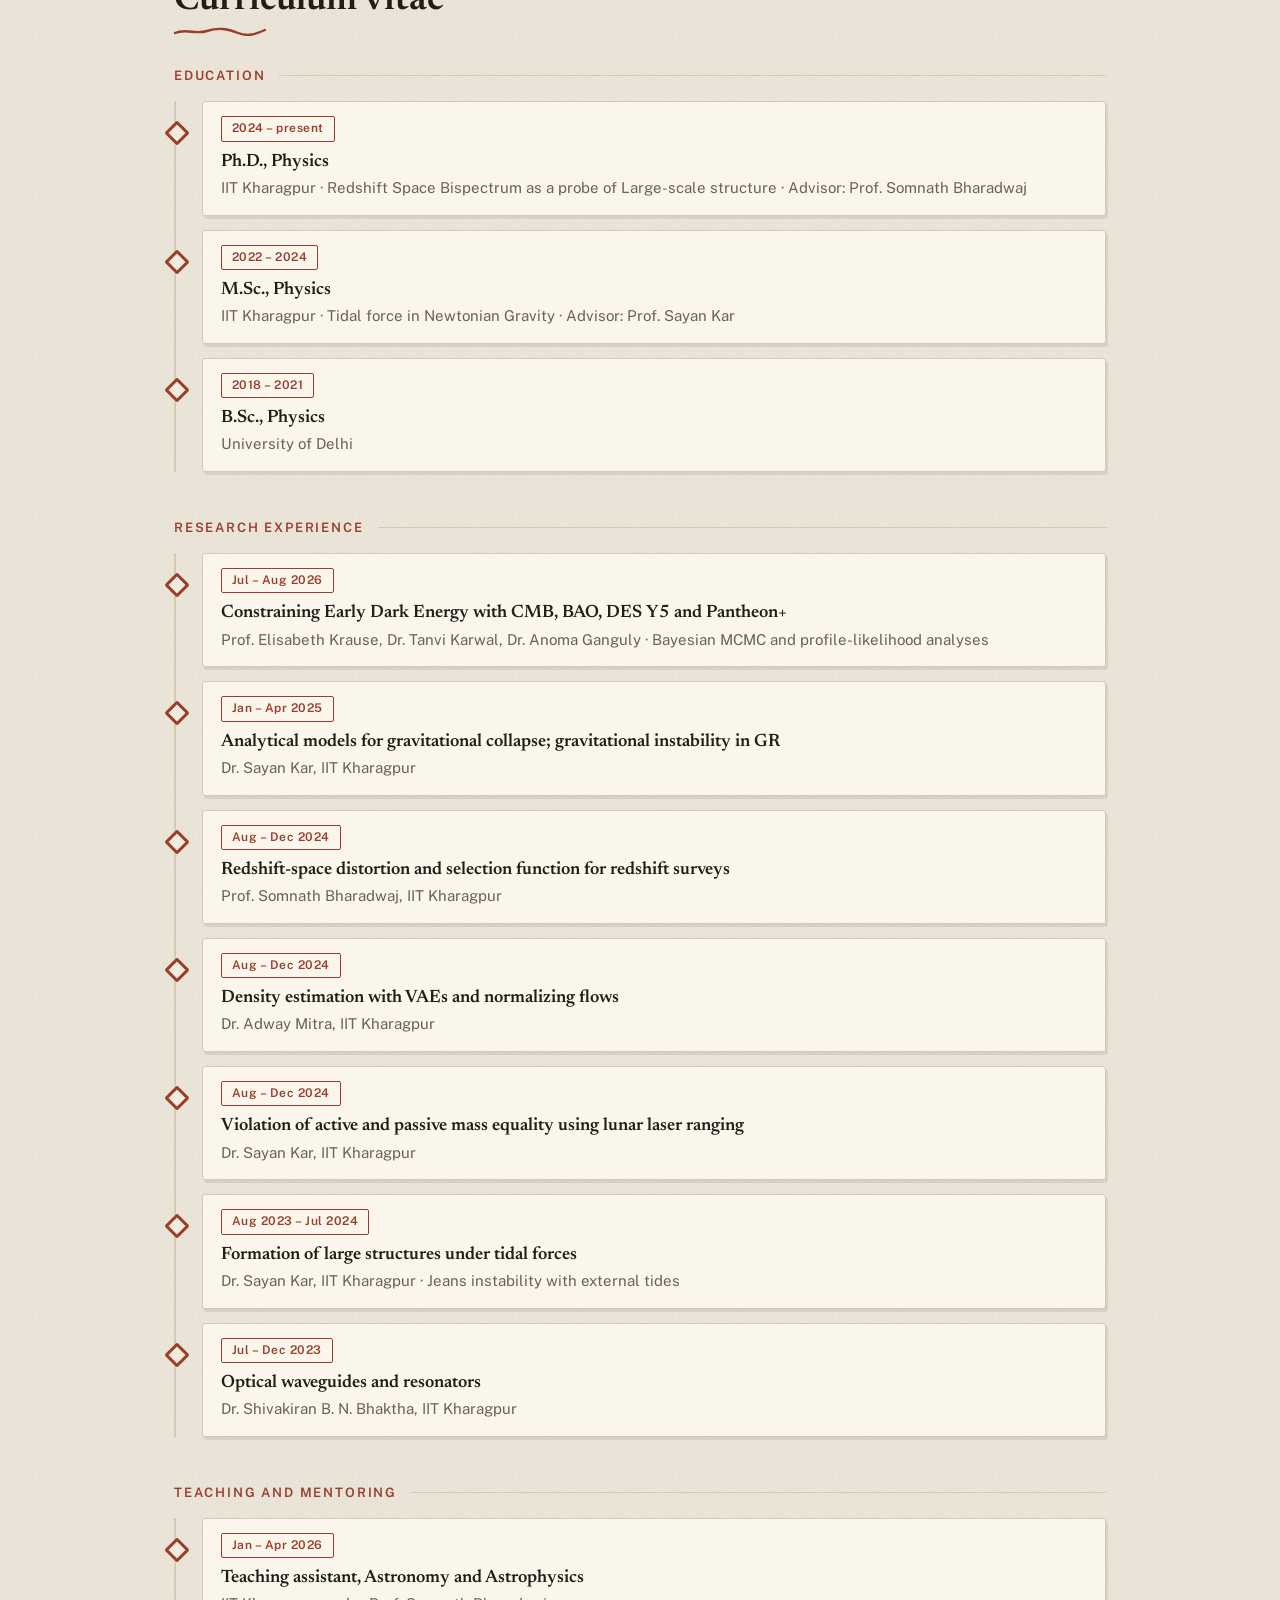
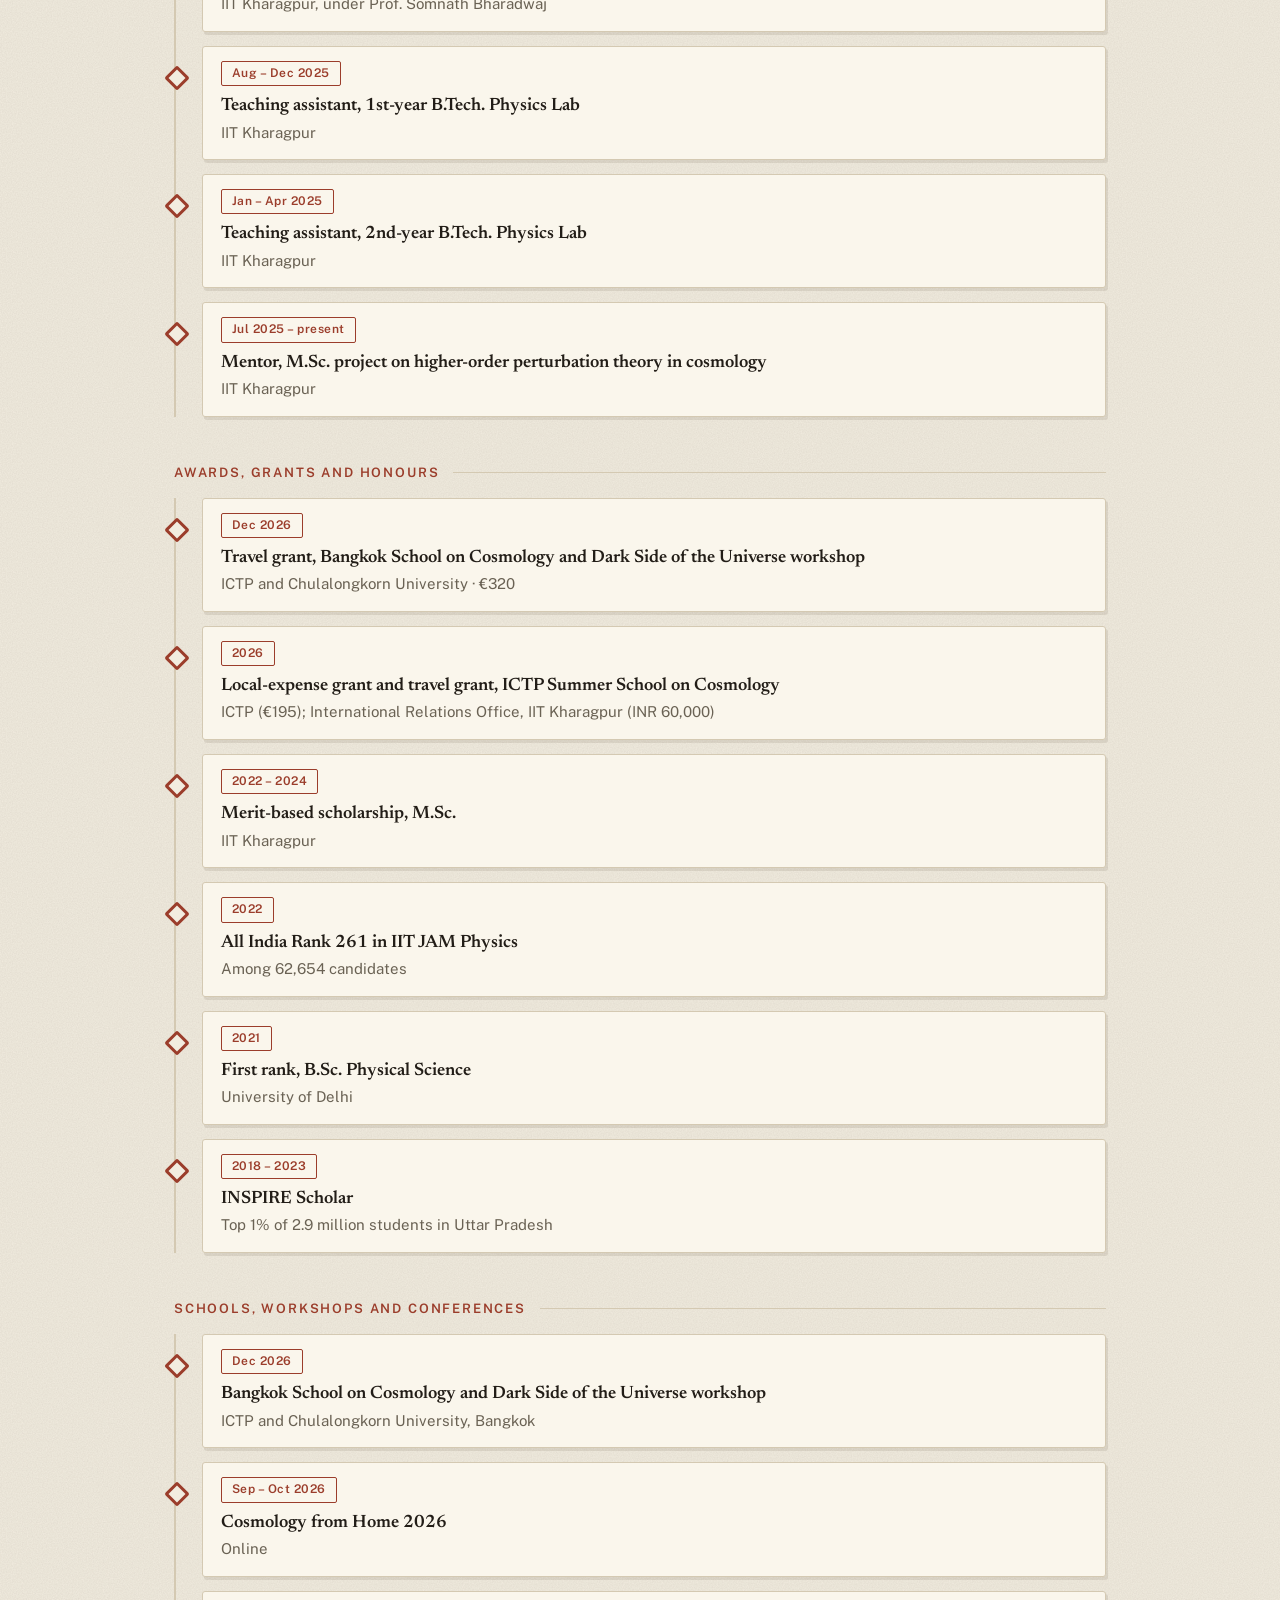
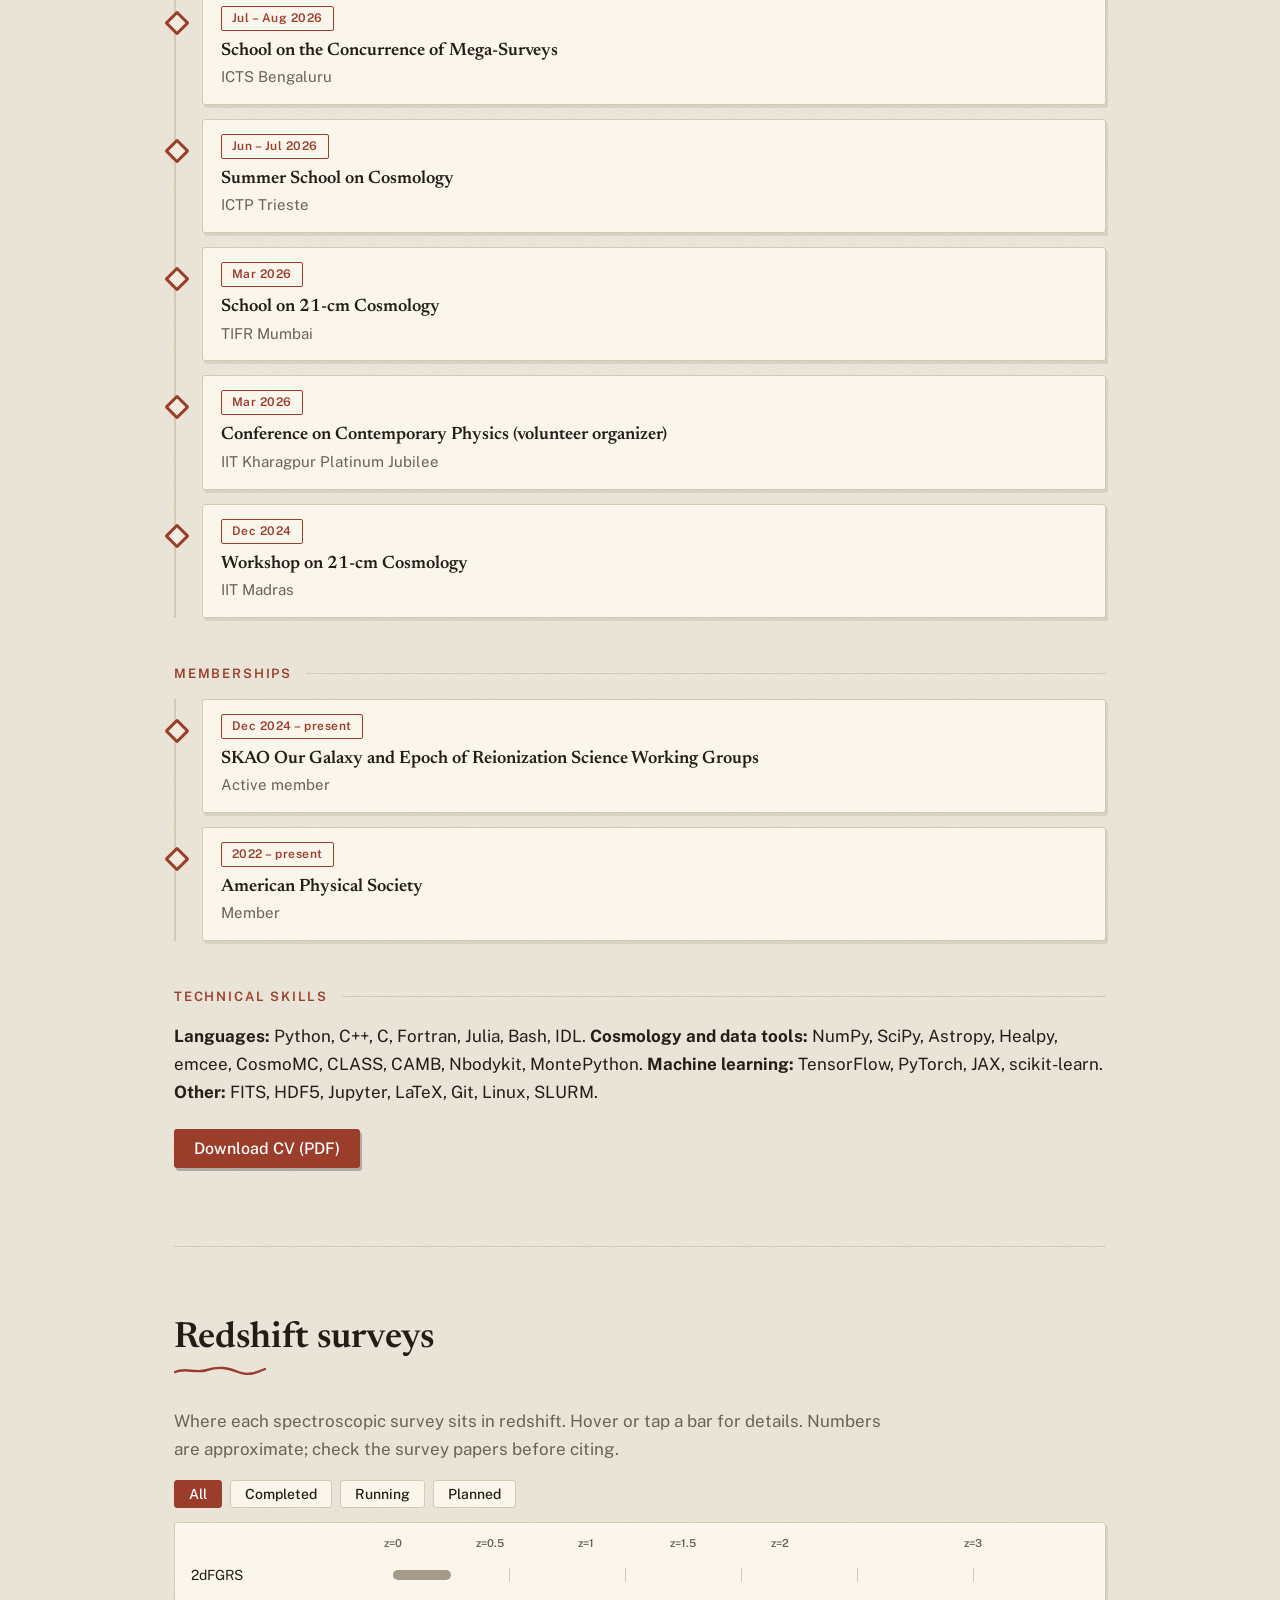
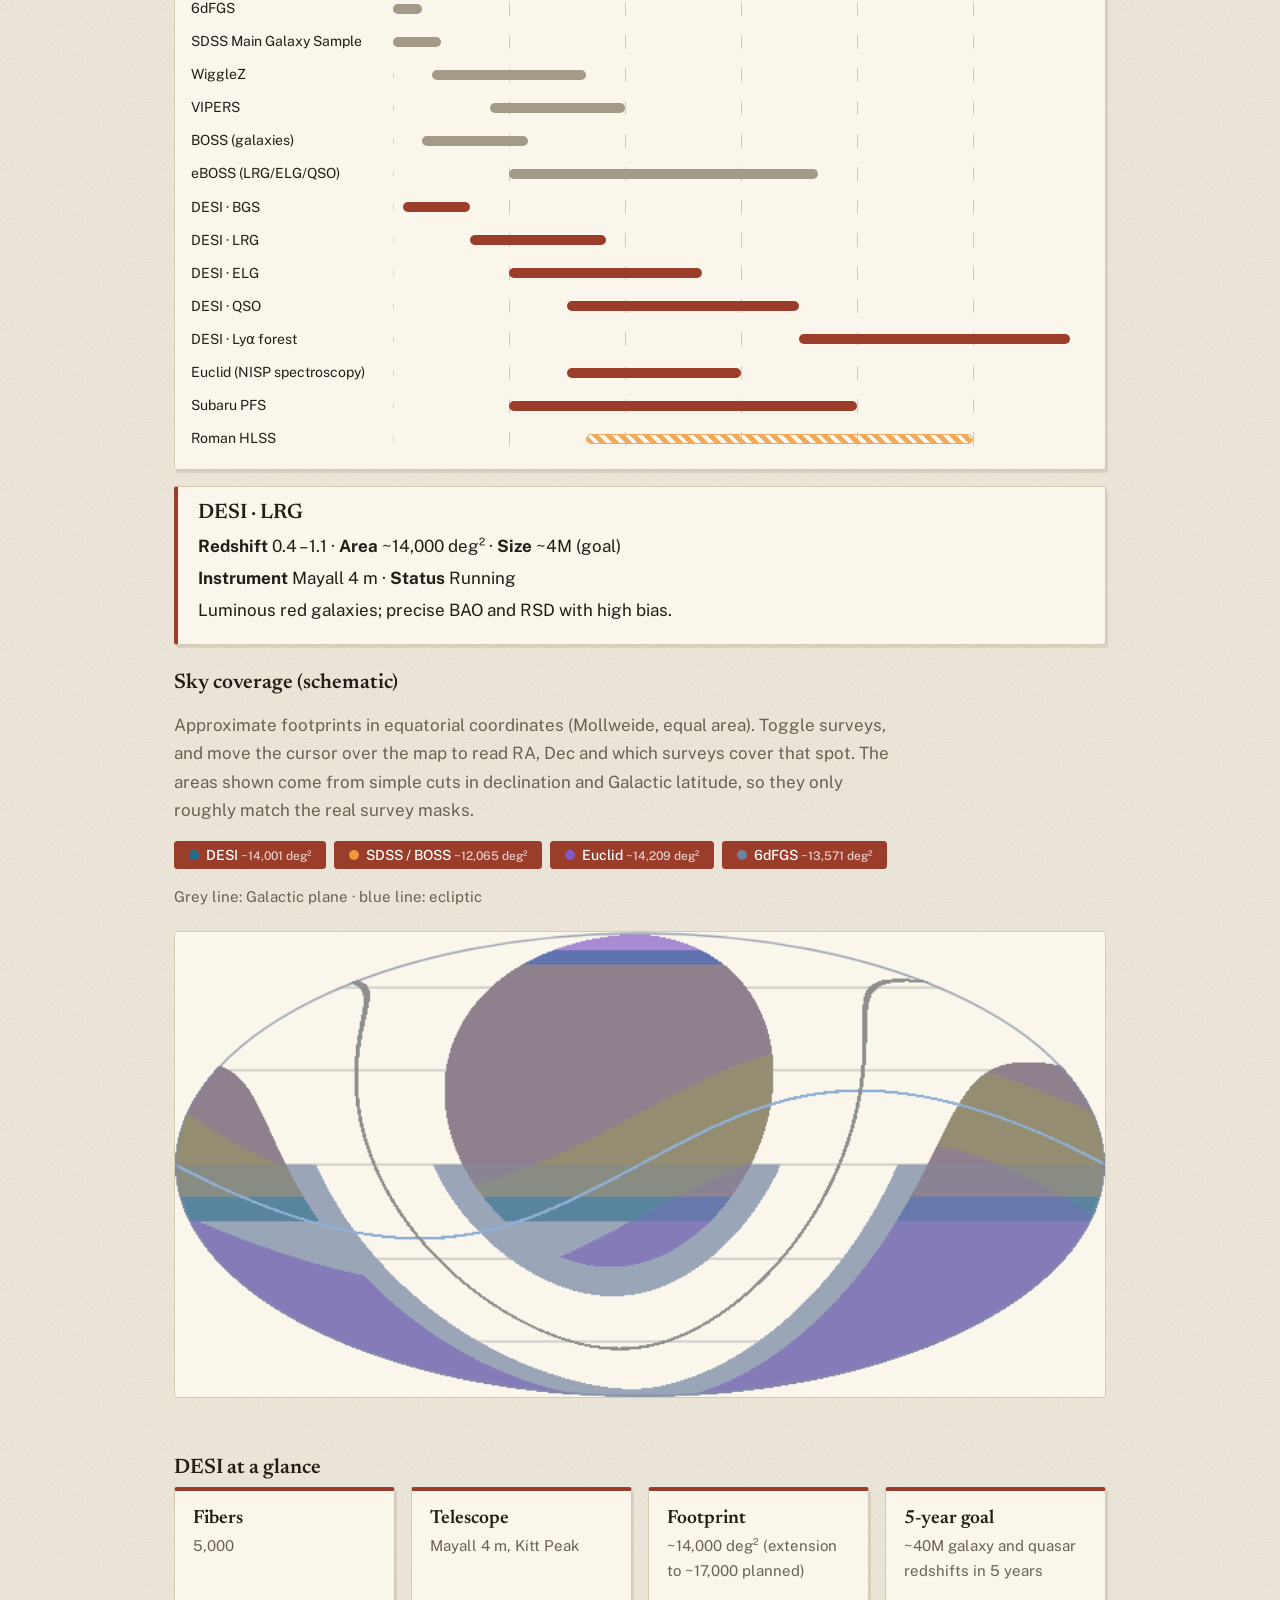
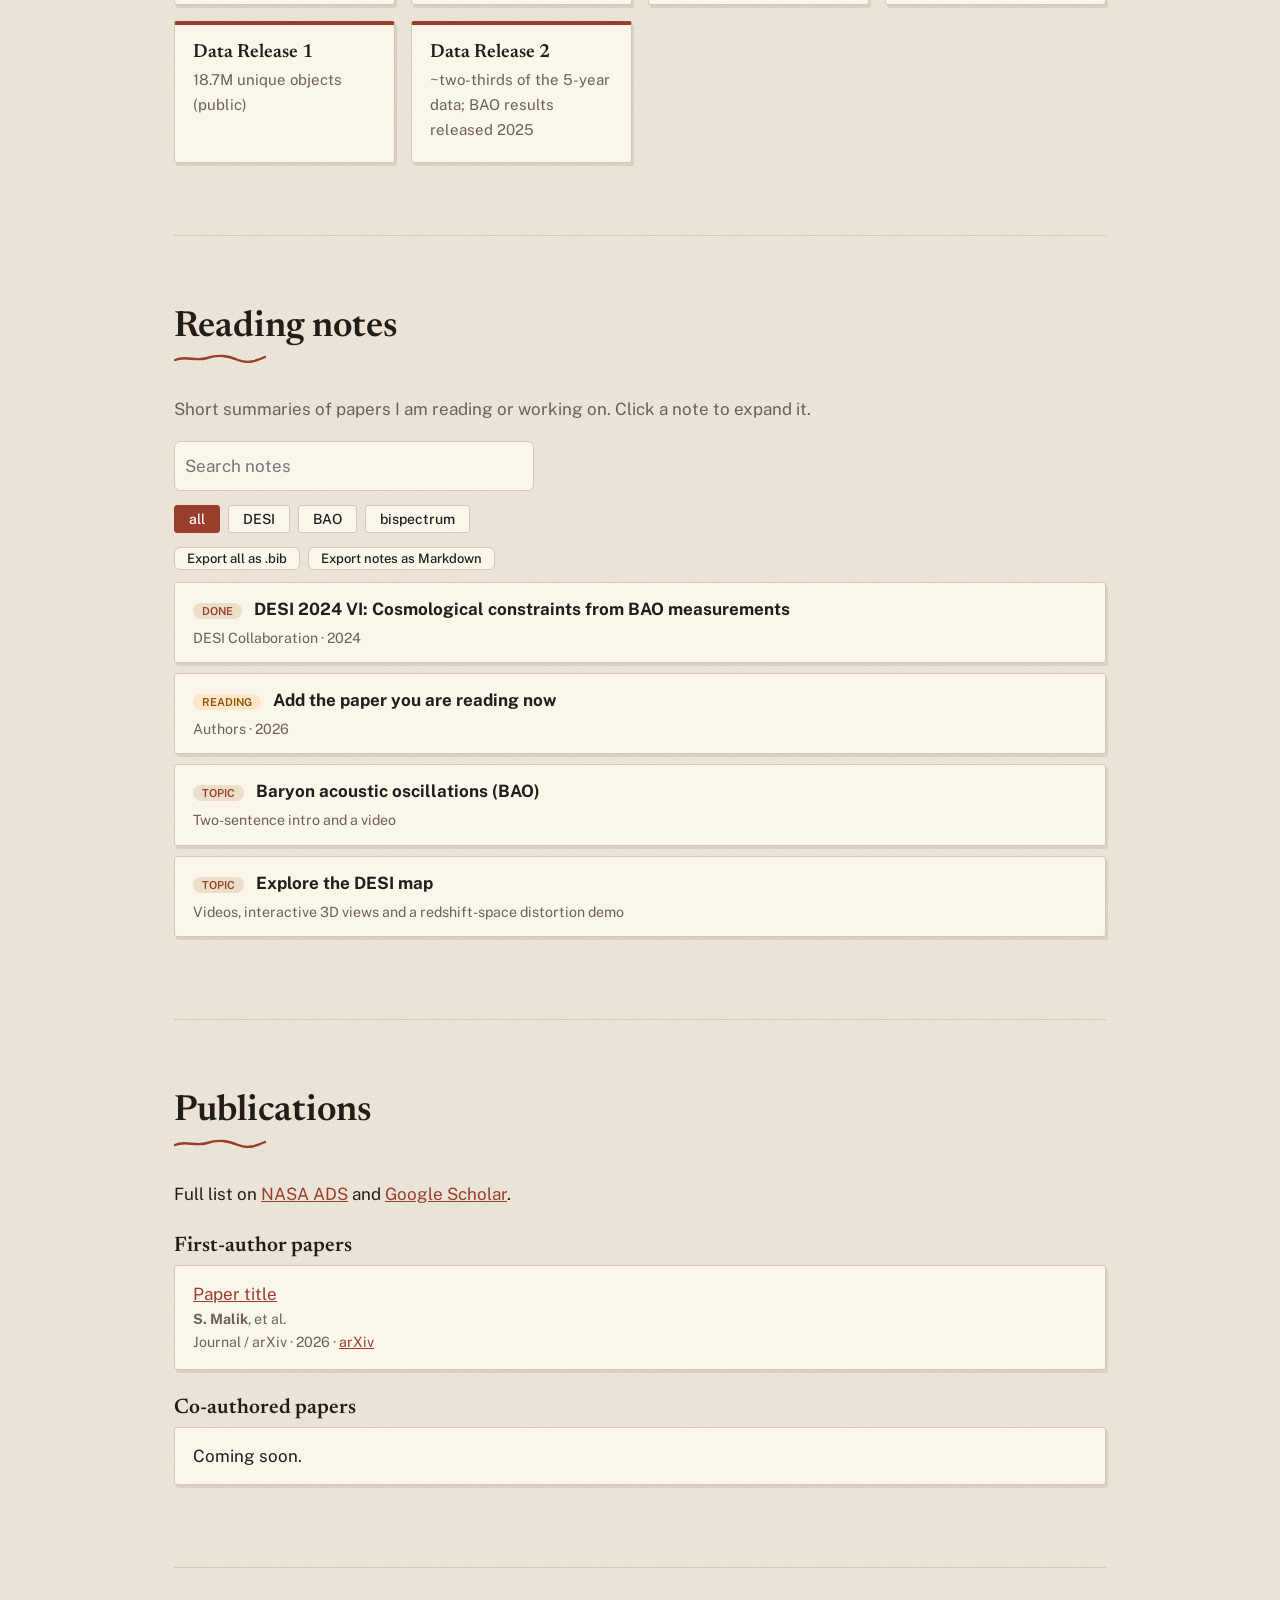
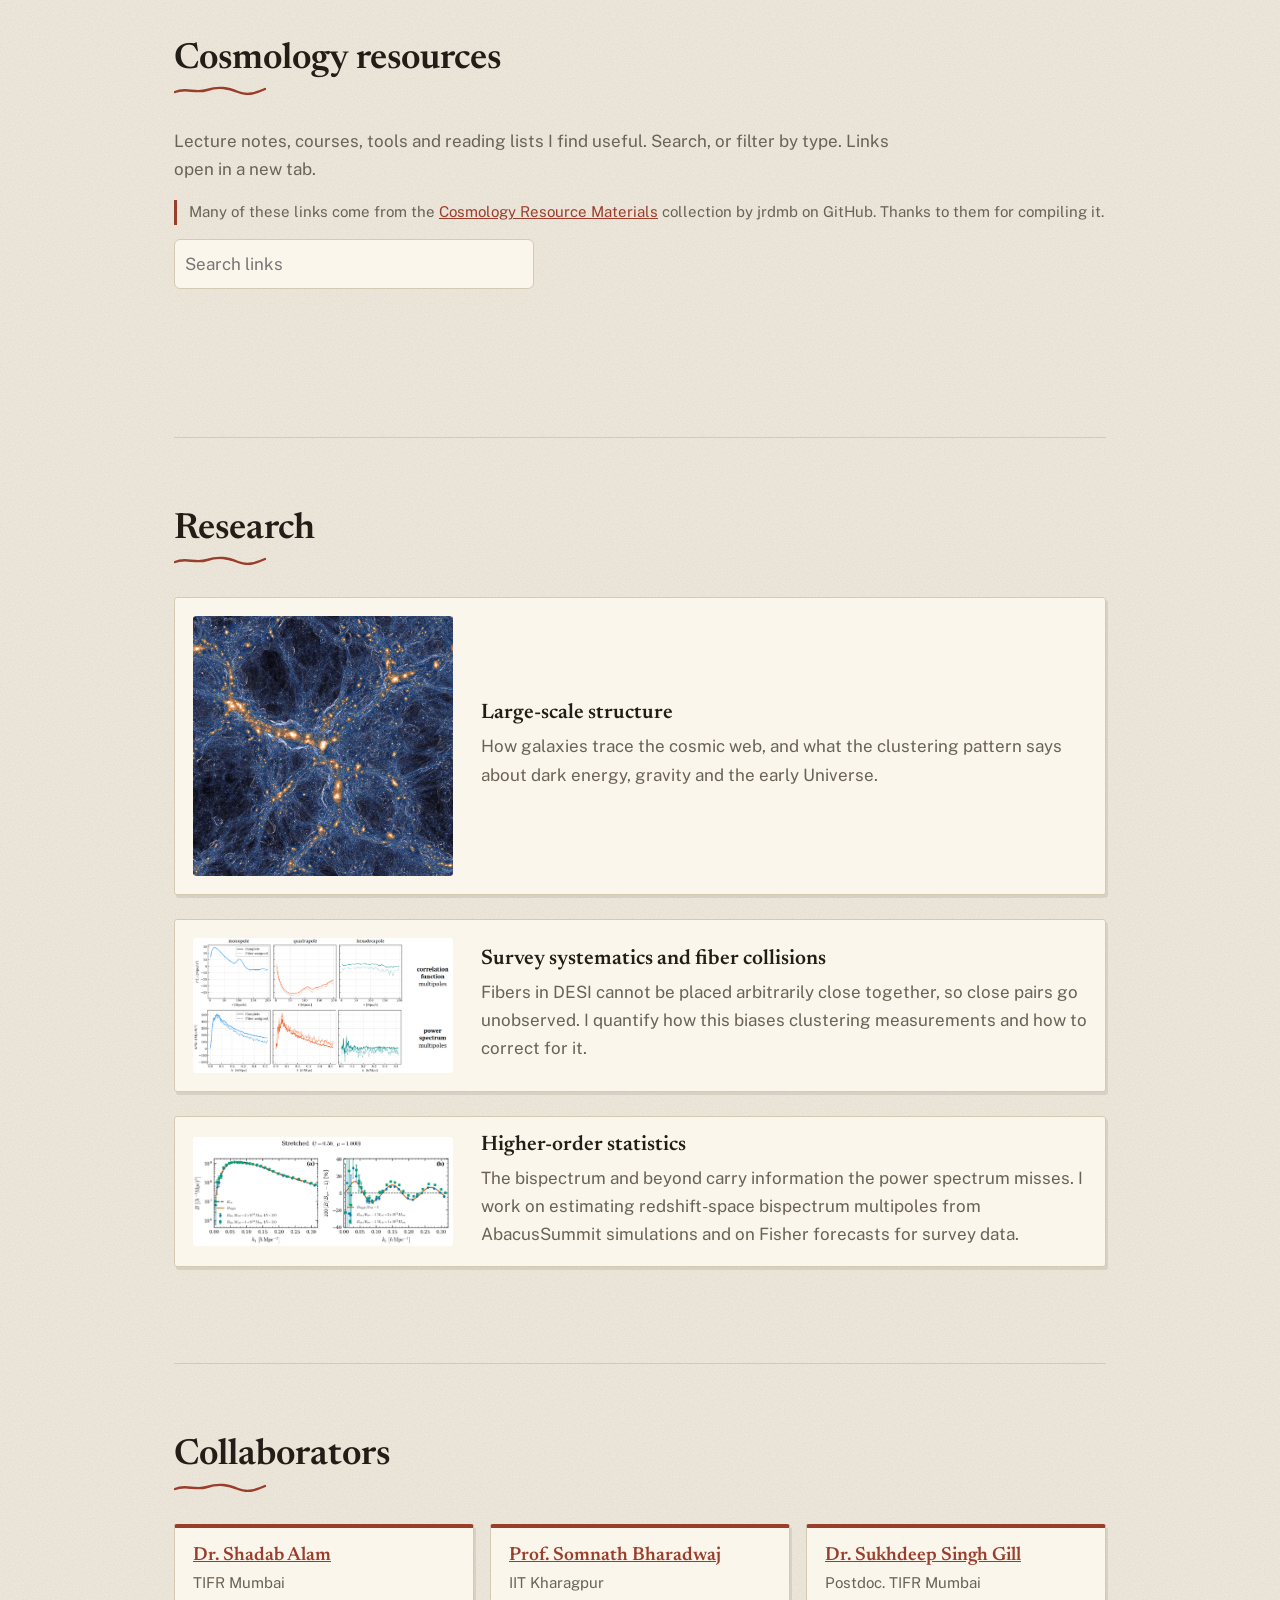
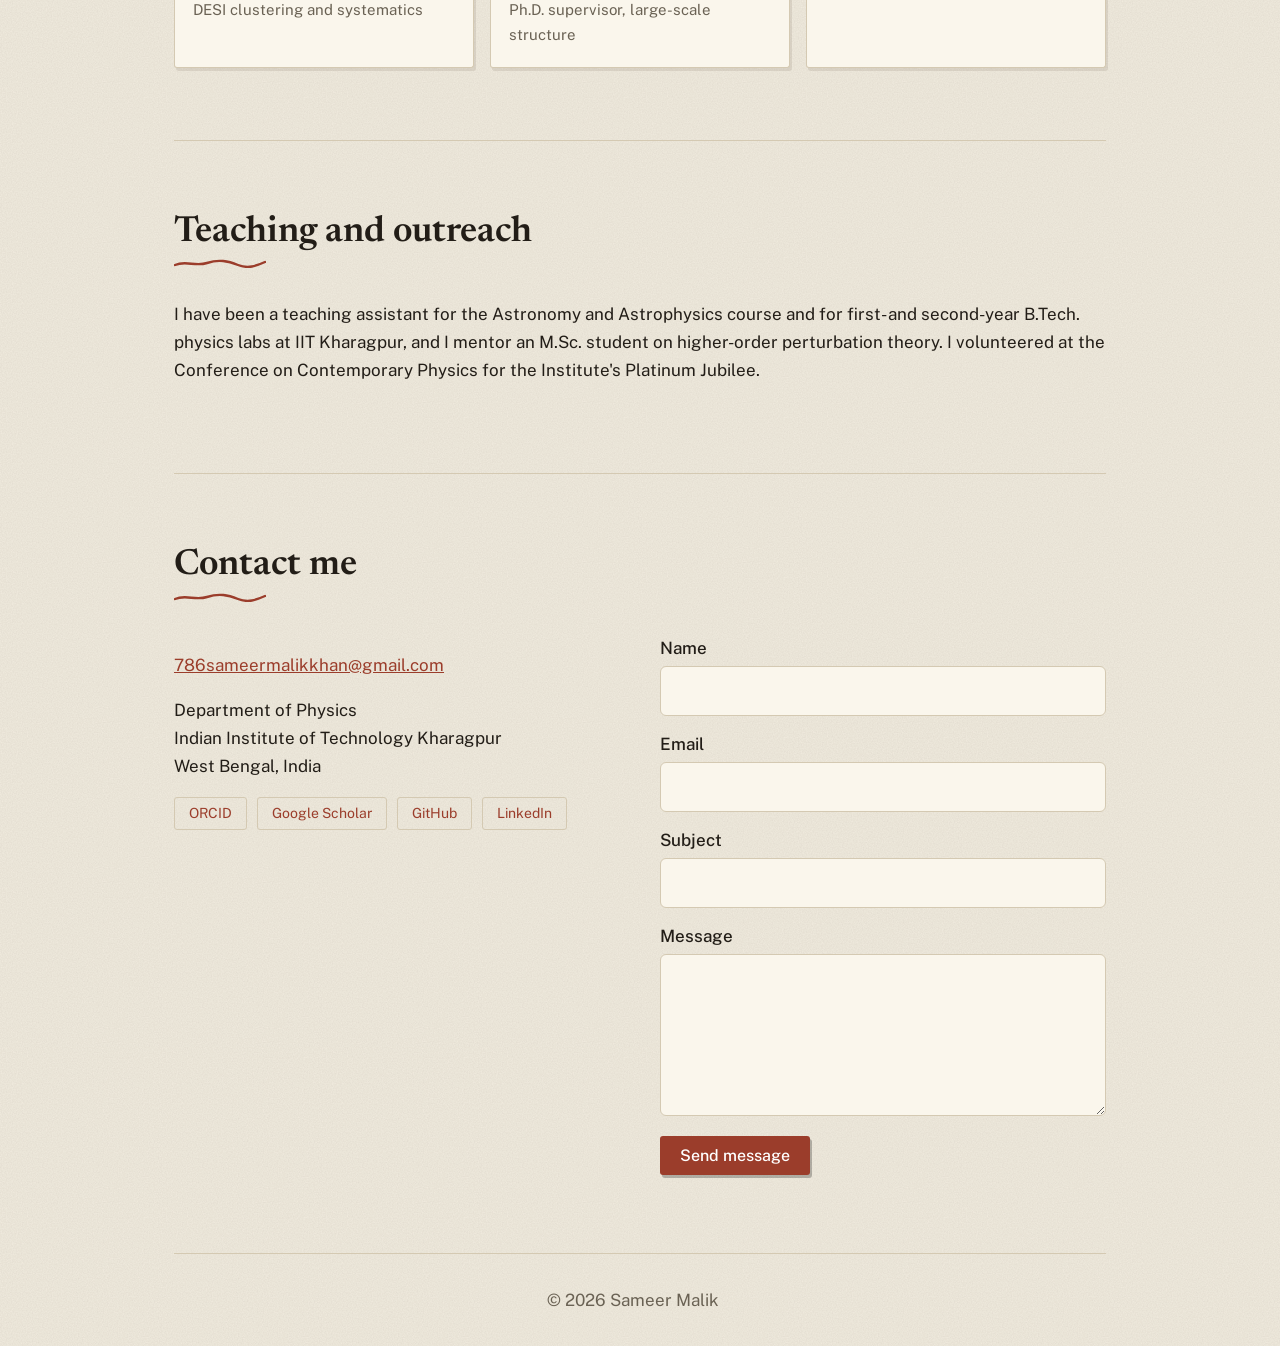
==== commit cb5311b7: "Remove Ph.D. supervisor line from index.html Removed the line mentioning 'Ph.D. supervisor, large-sc" ====
--- a/index.html
+++ b/index.html
@@ -214,7 +214,6 @@
         </a>
       </h3>
       <p>Postdoc. TIFR Mumbai</p>
-      <p>Ph.D. supervisor, large-scale structure</p>
     </li>
 
   </ul>
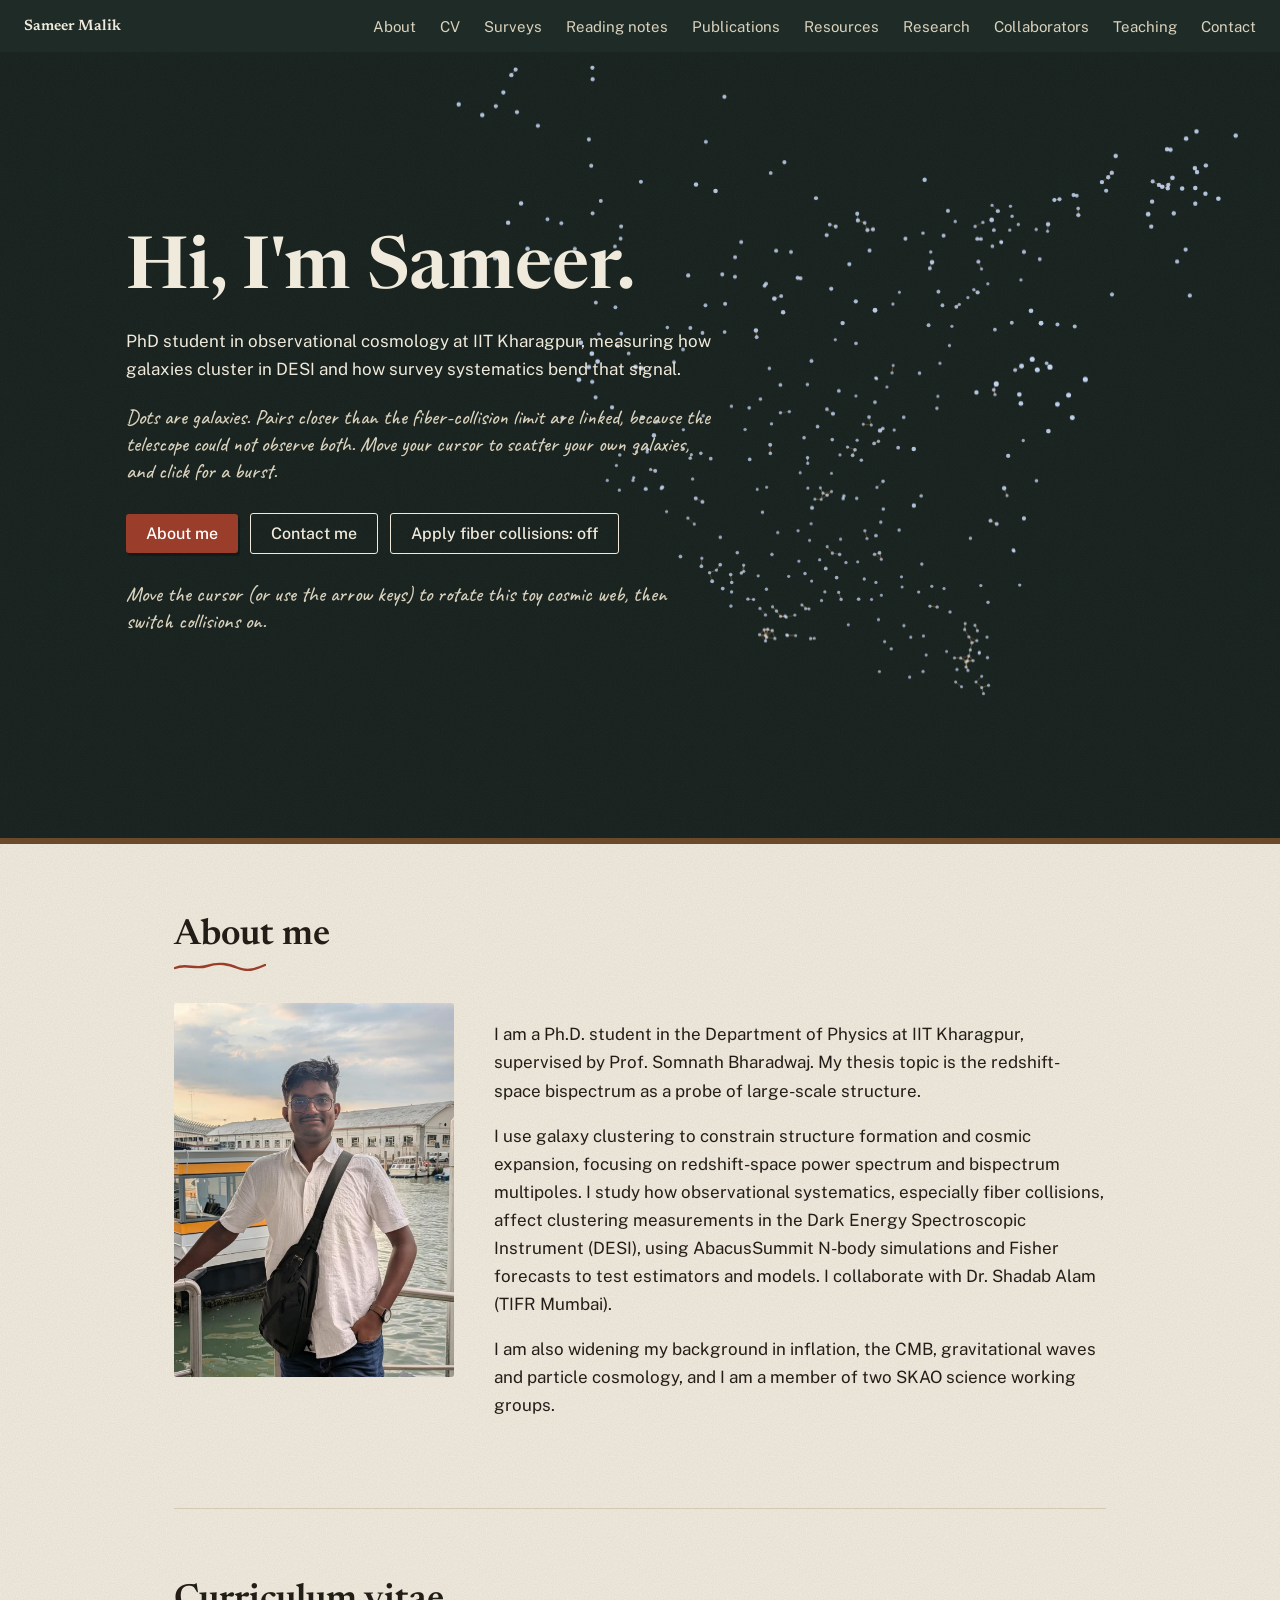
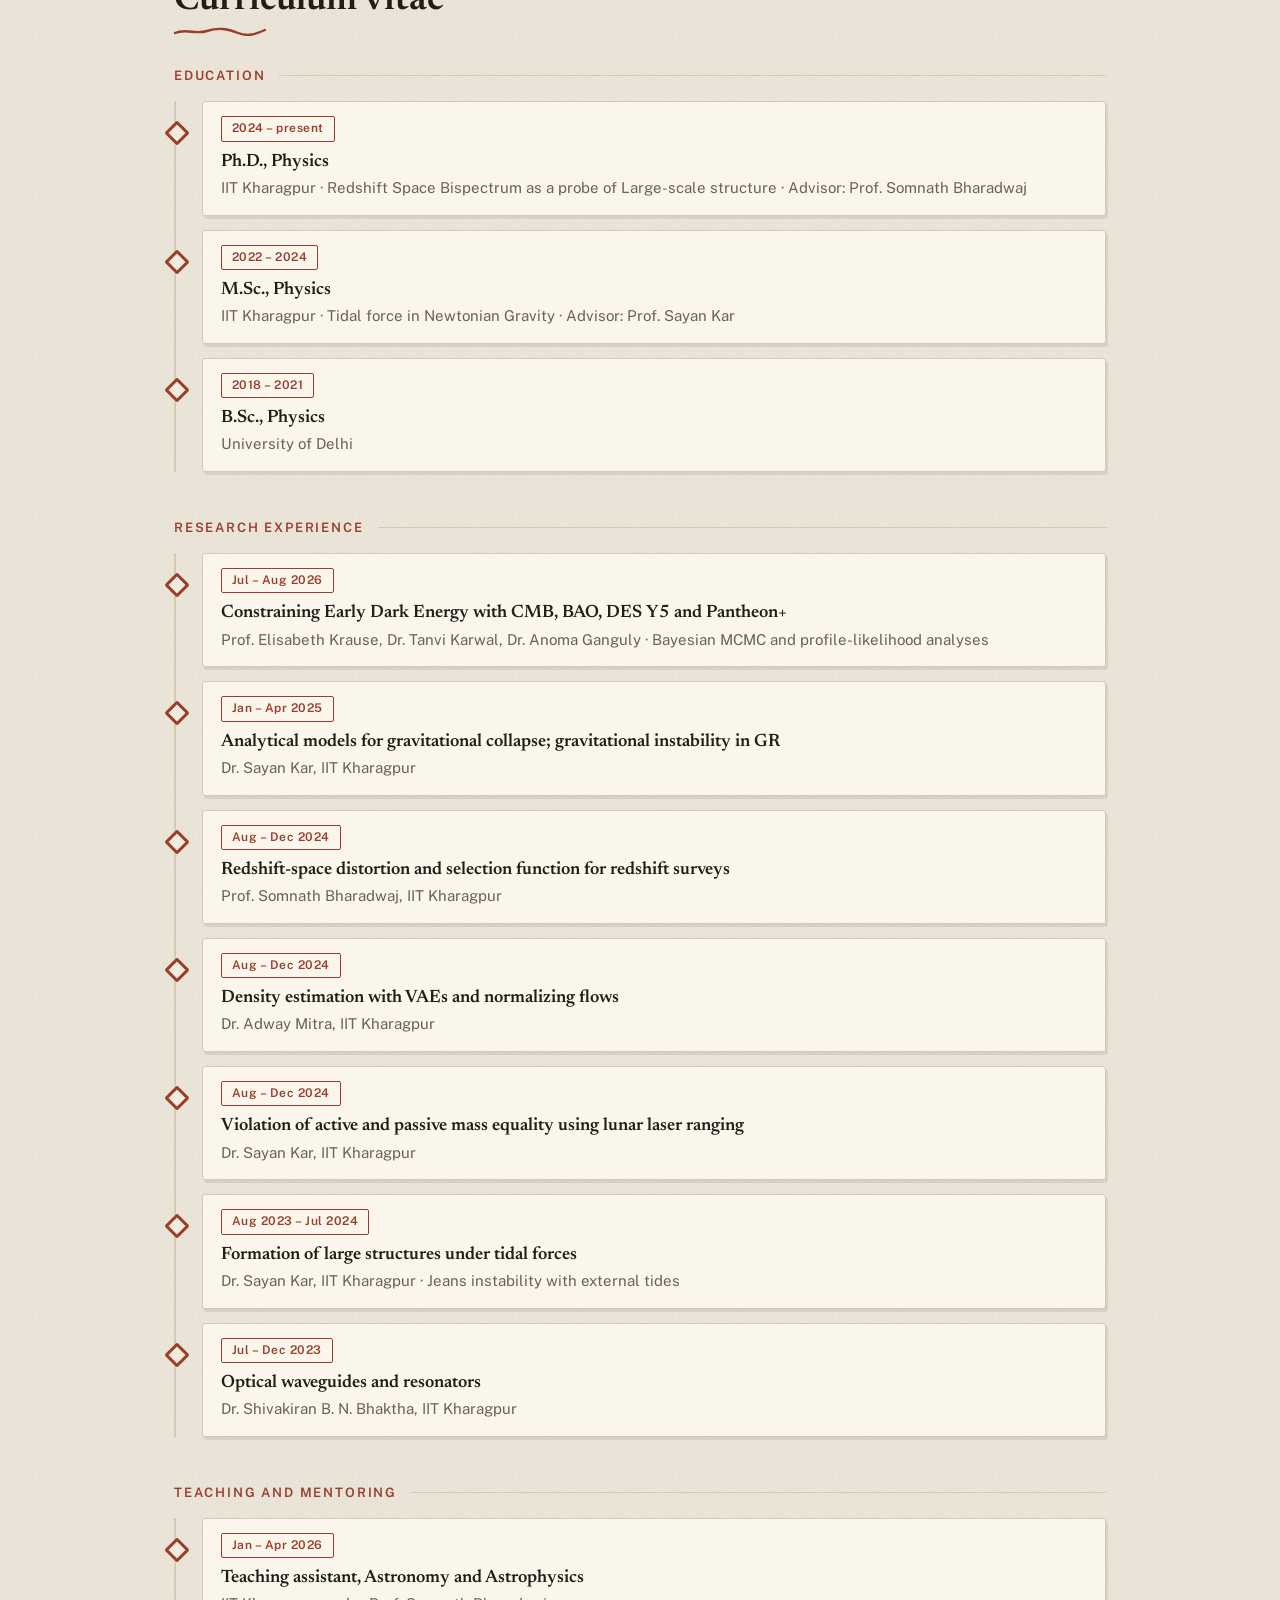
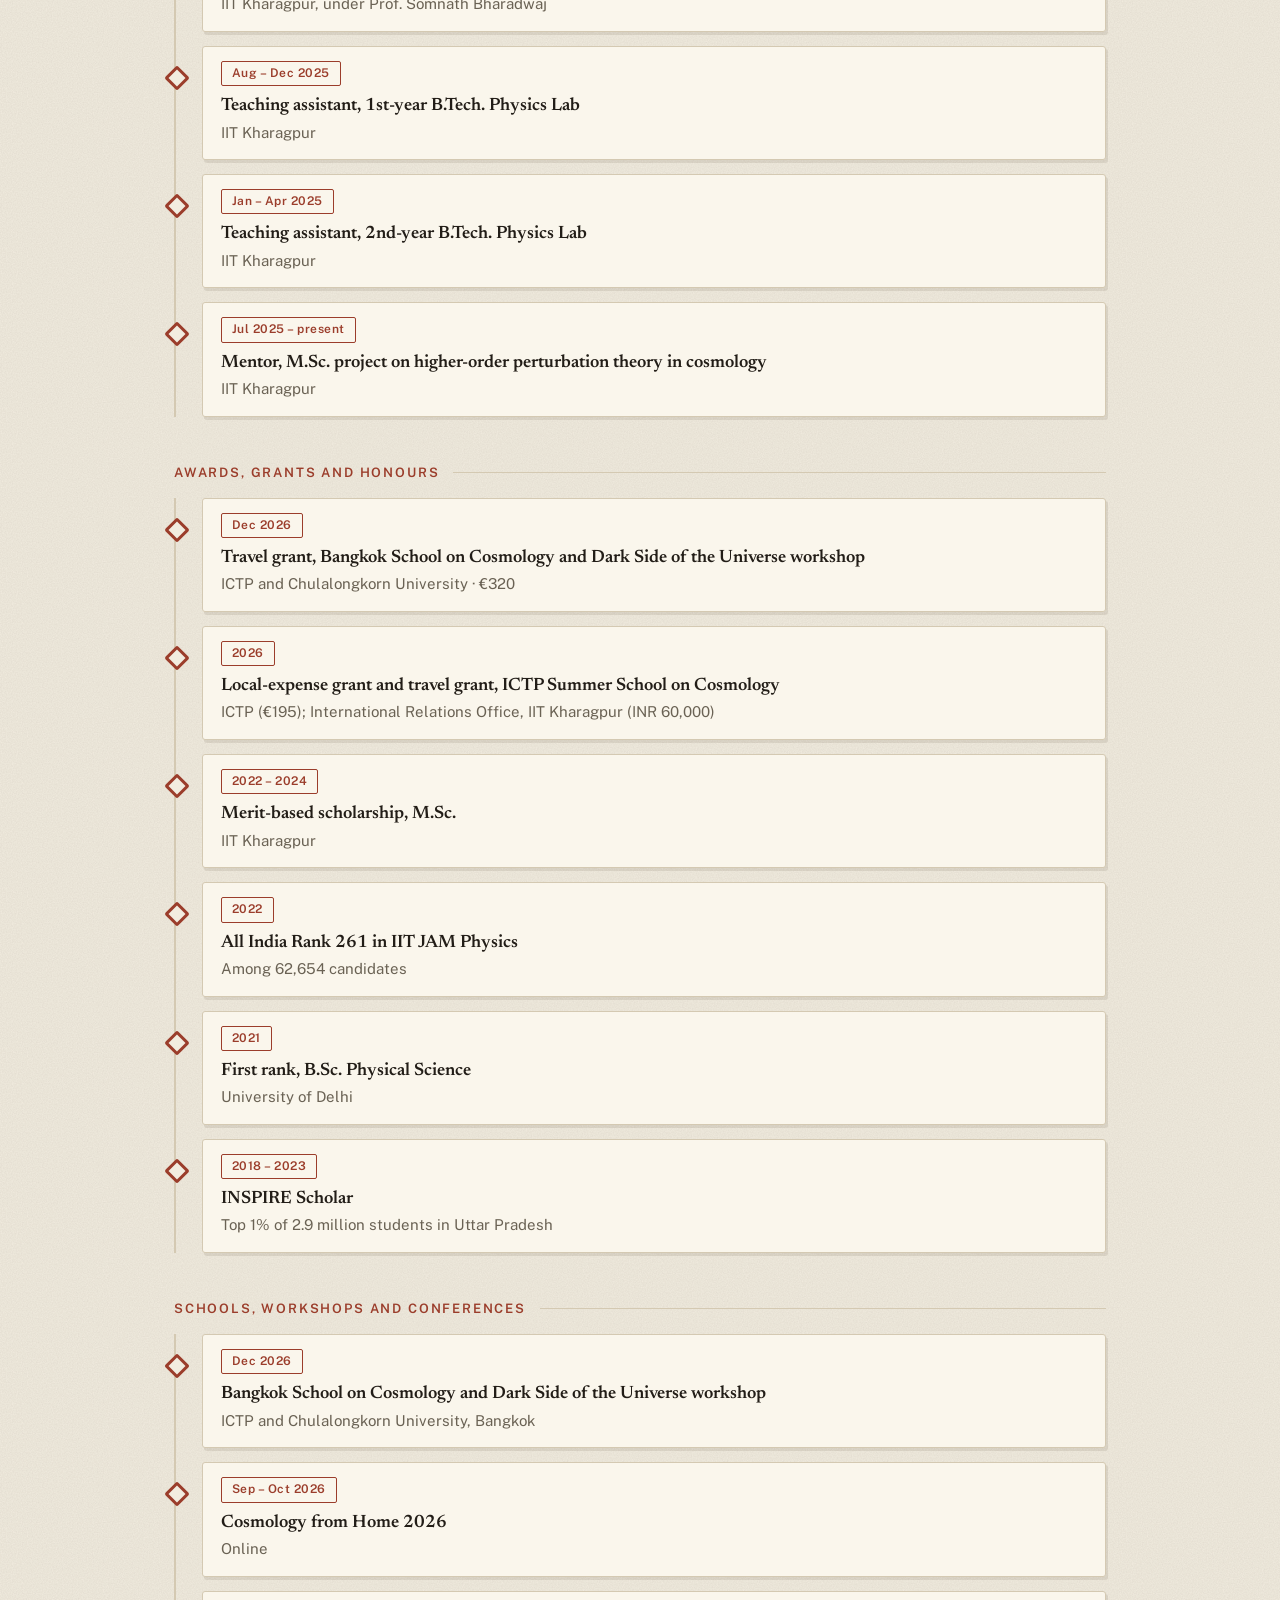
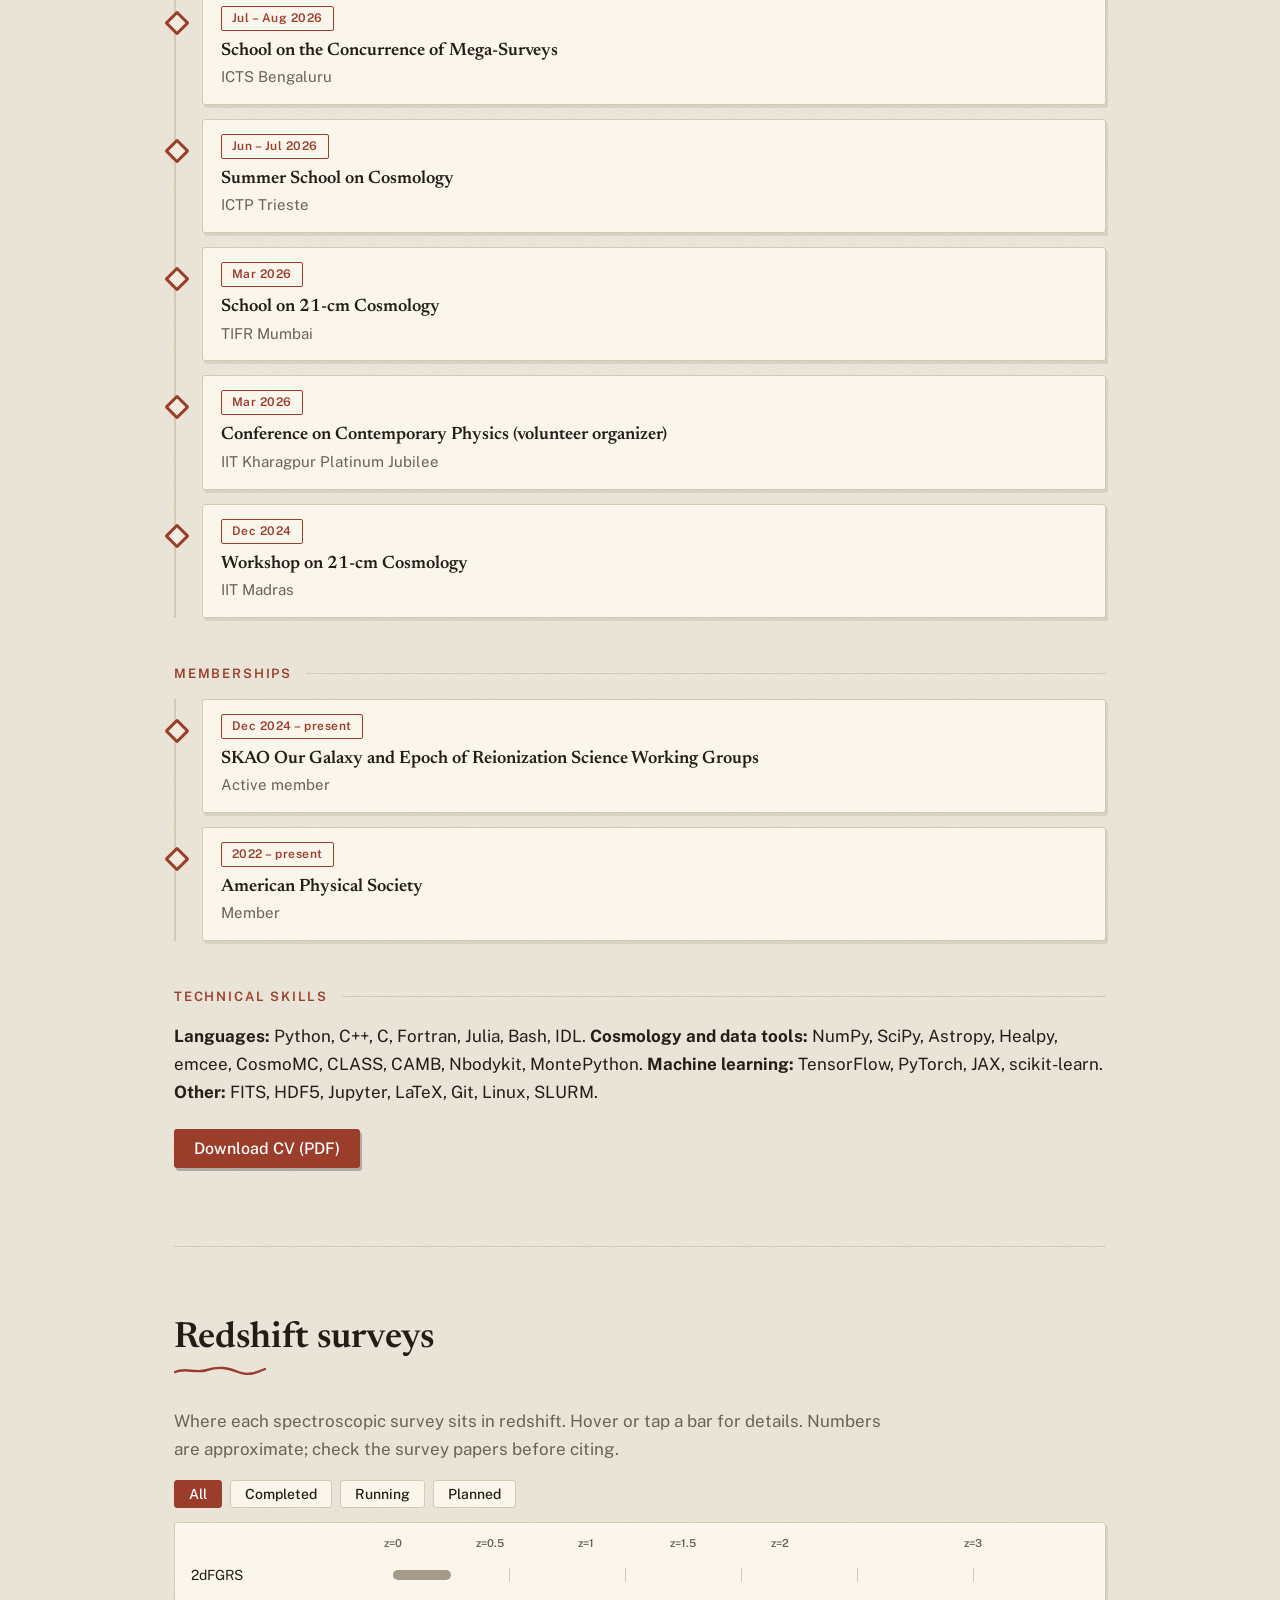
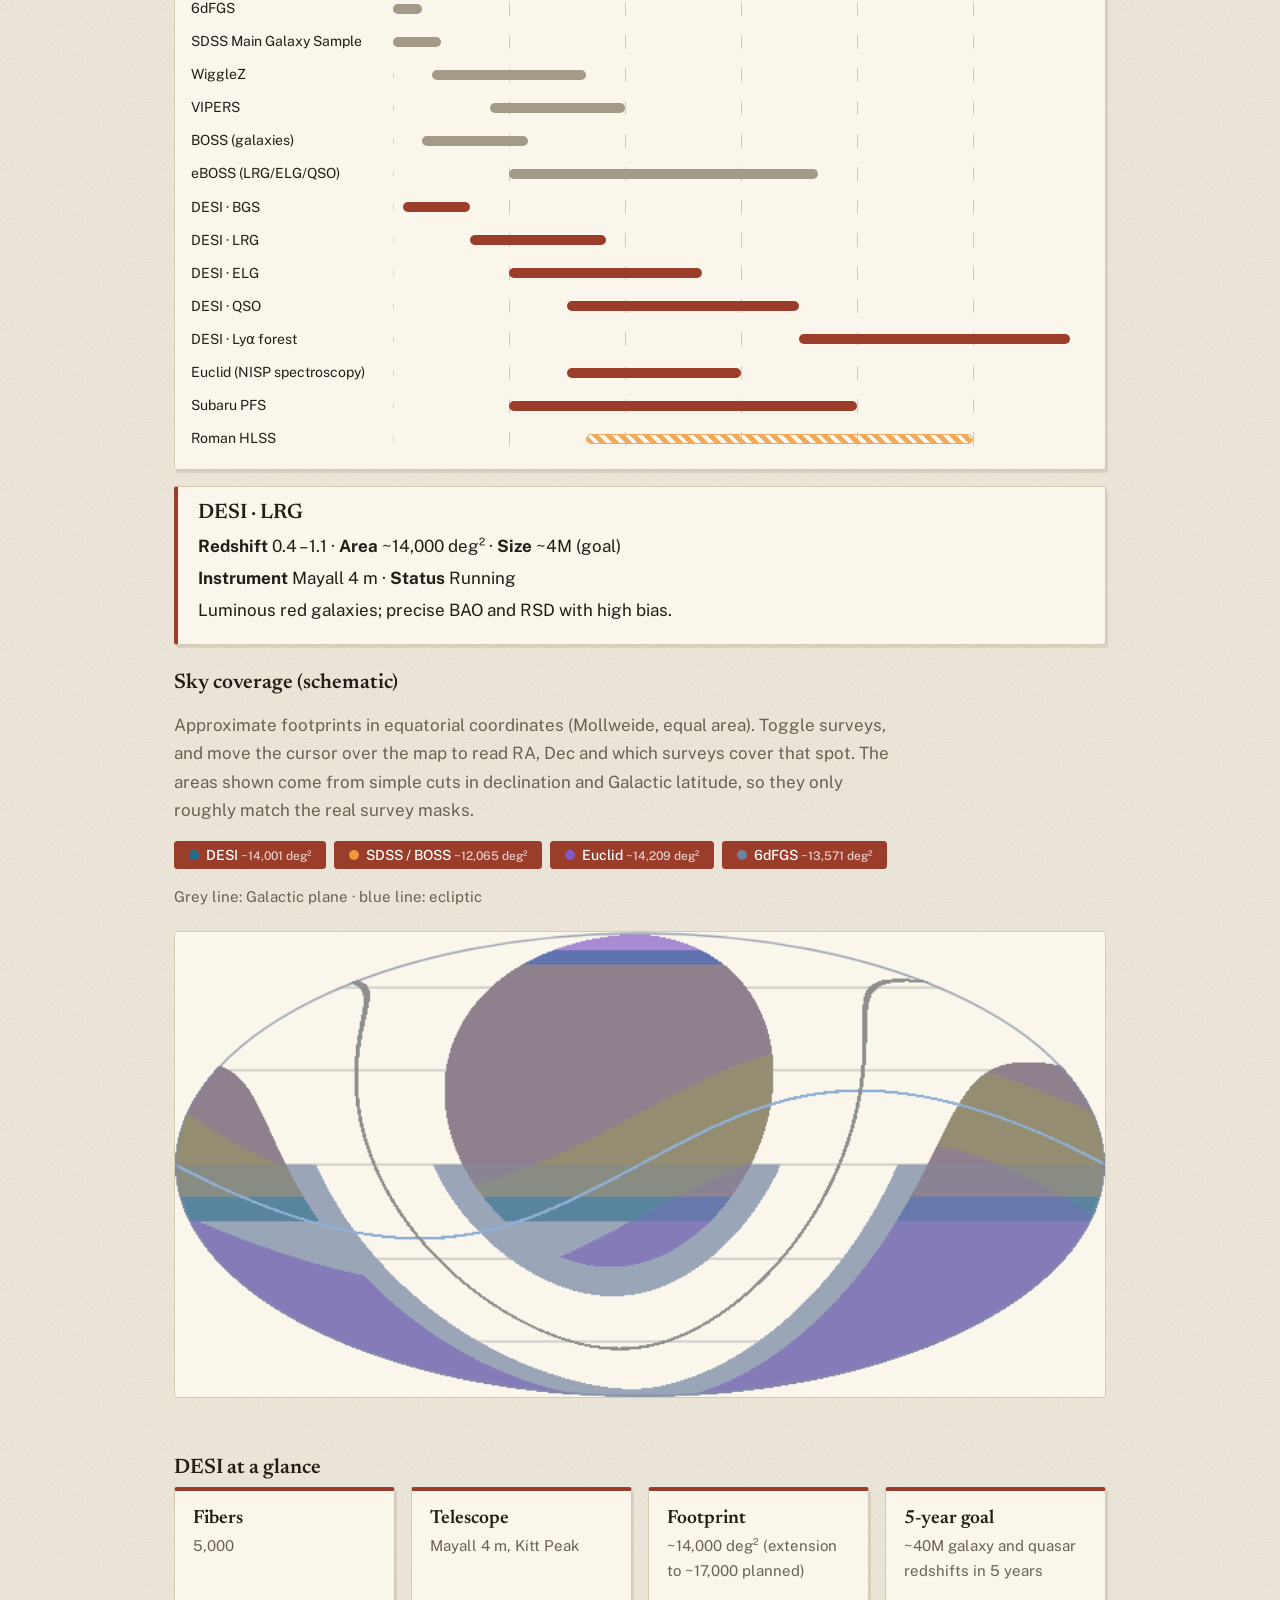
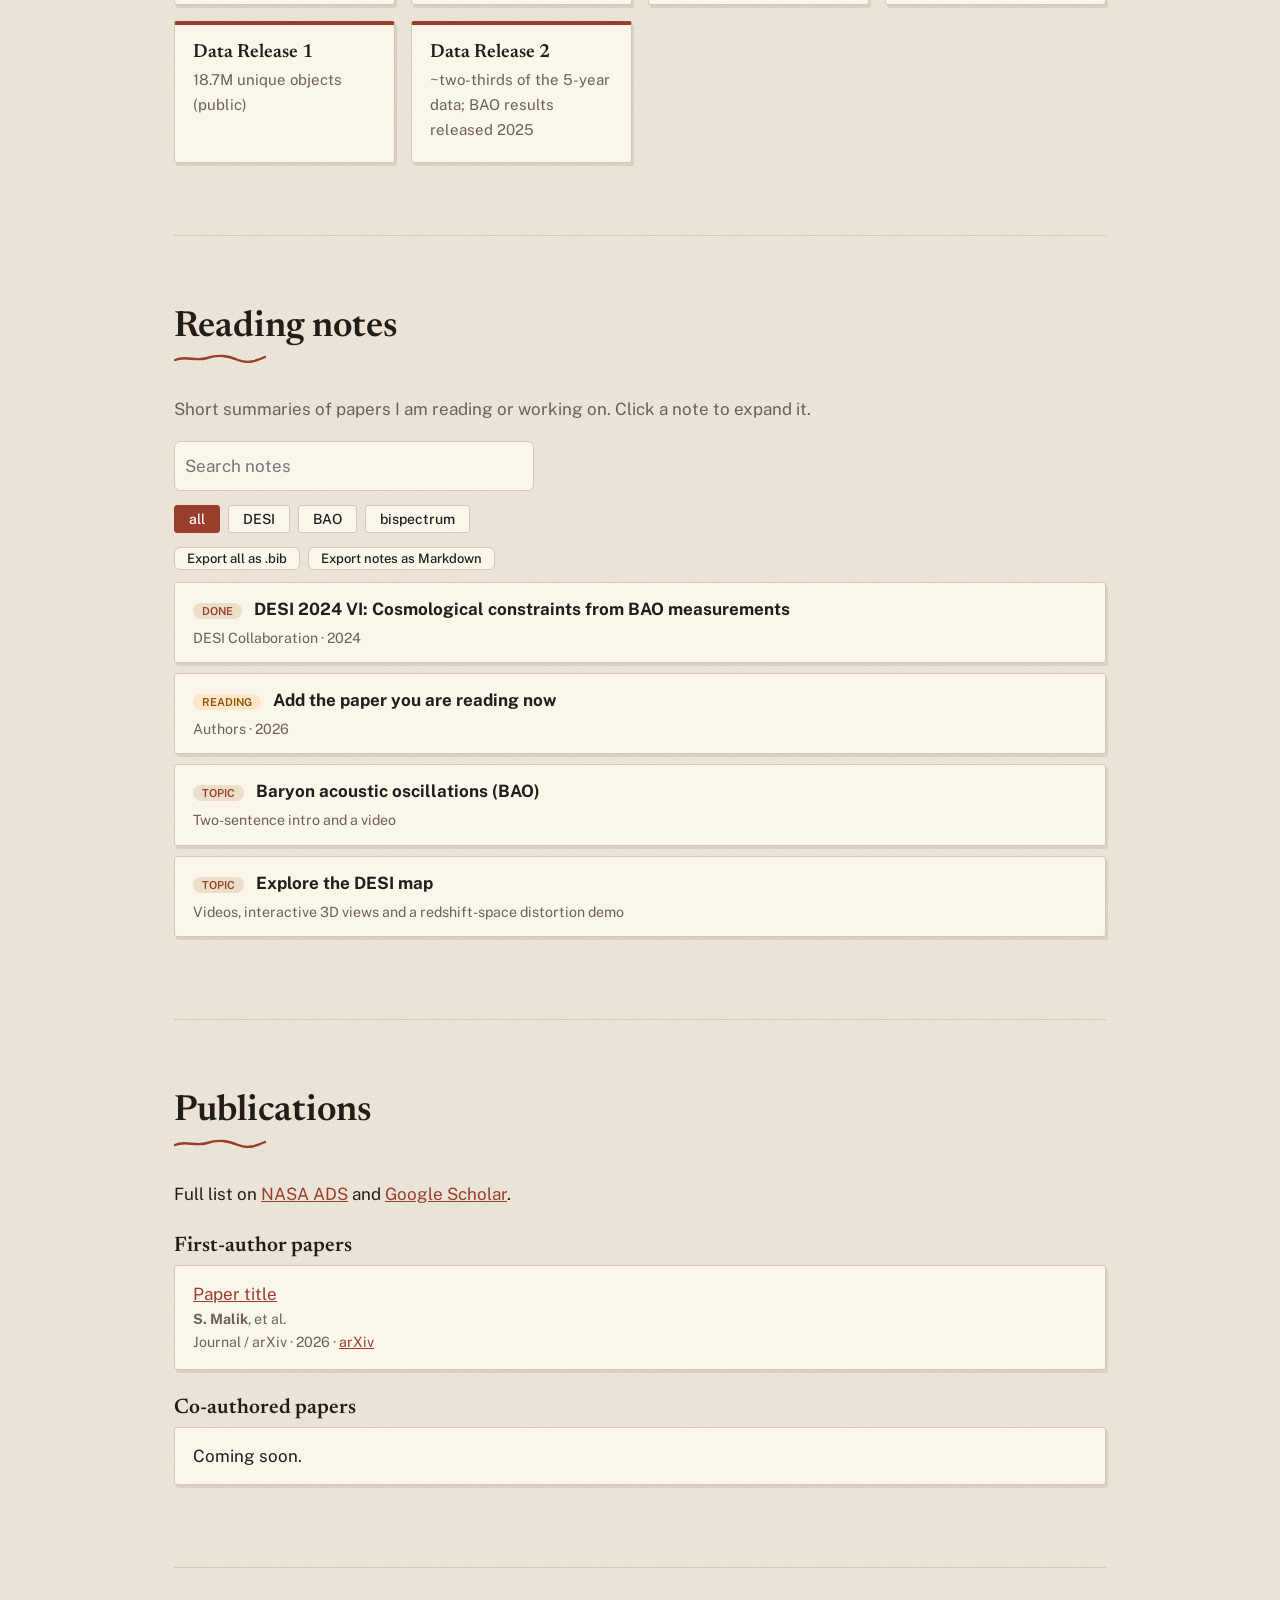
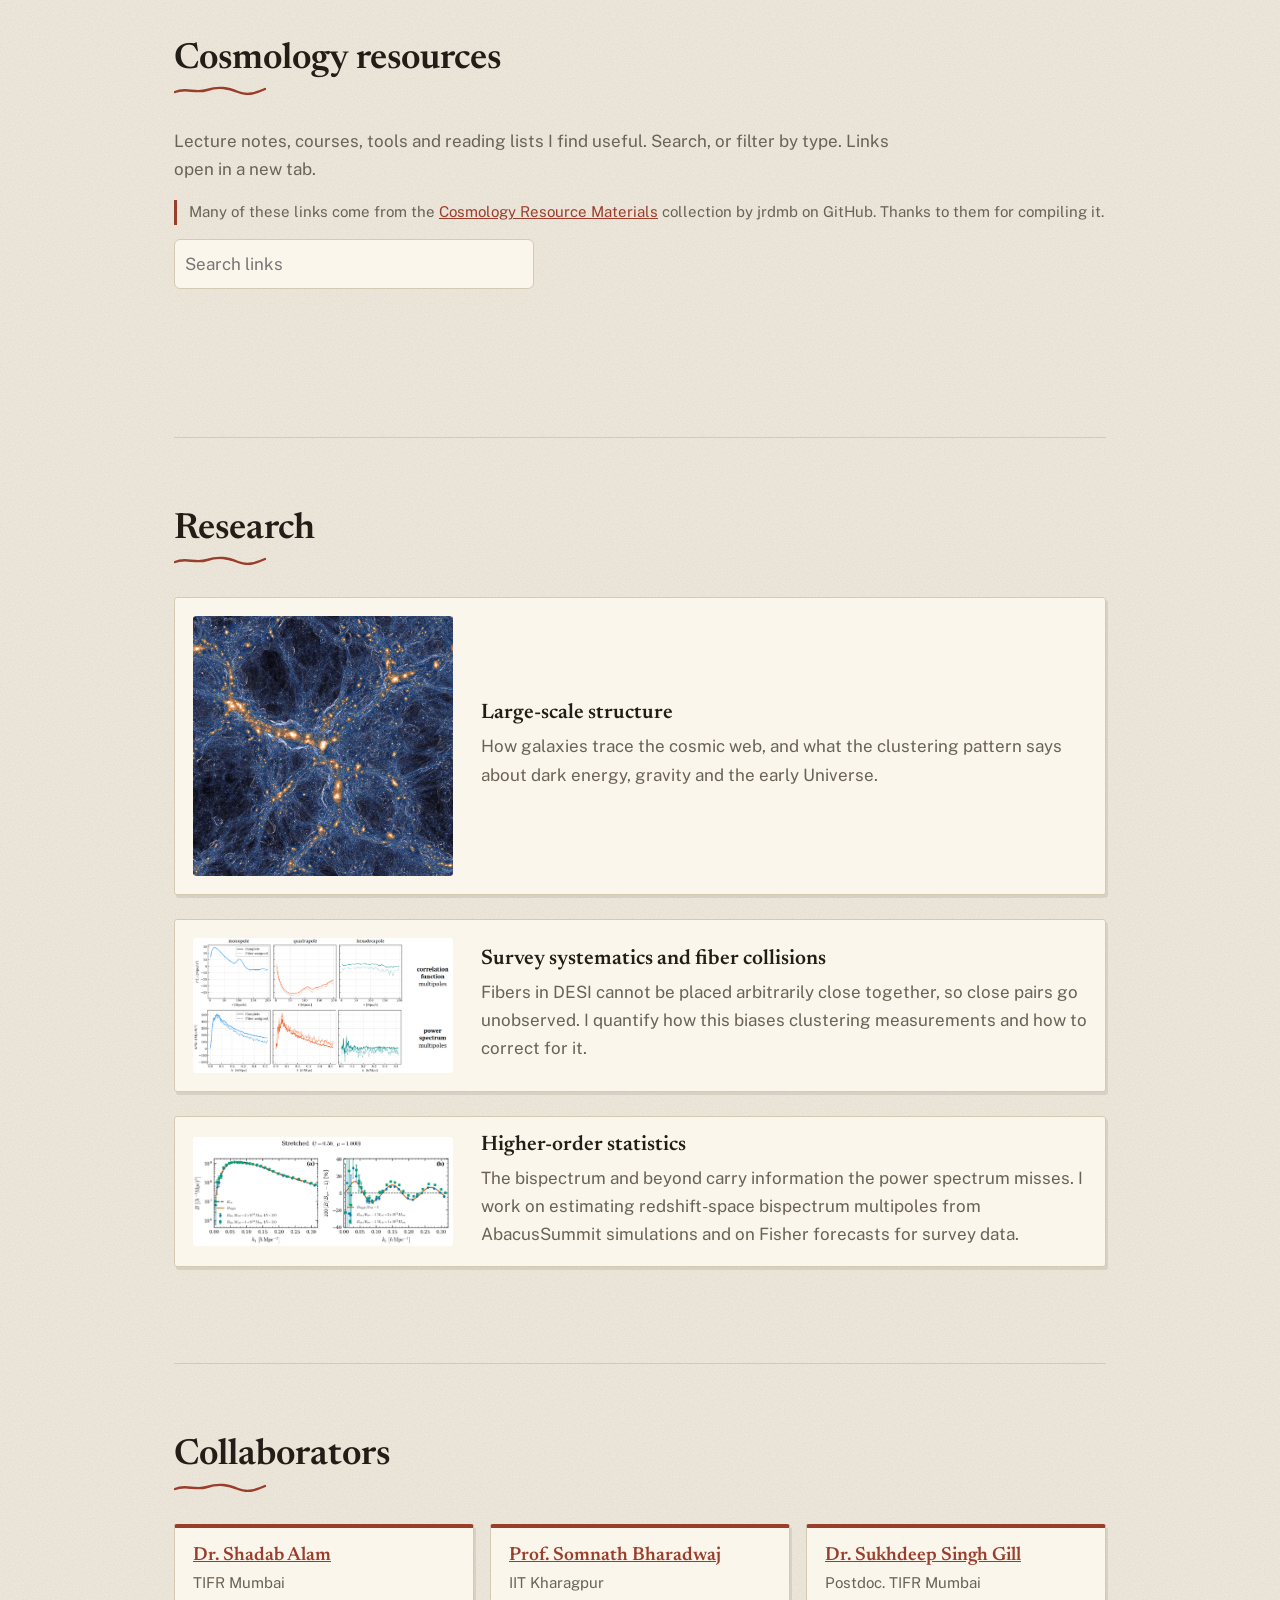
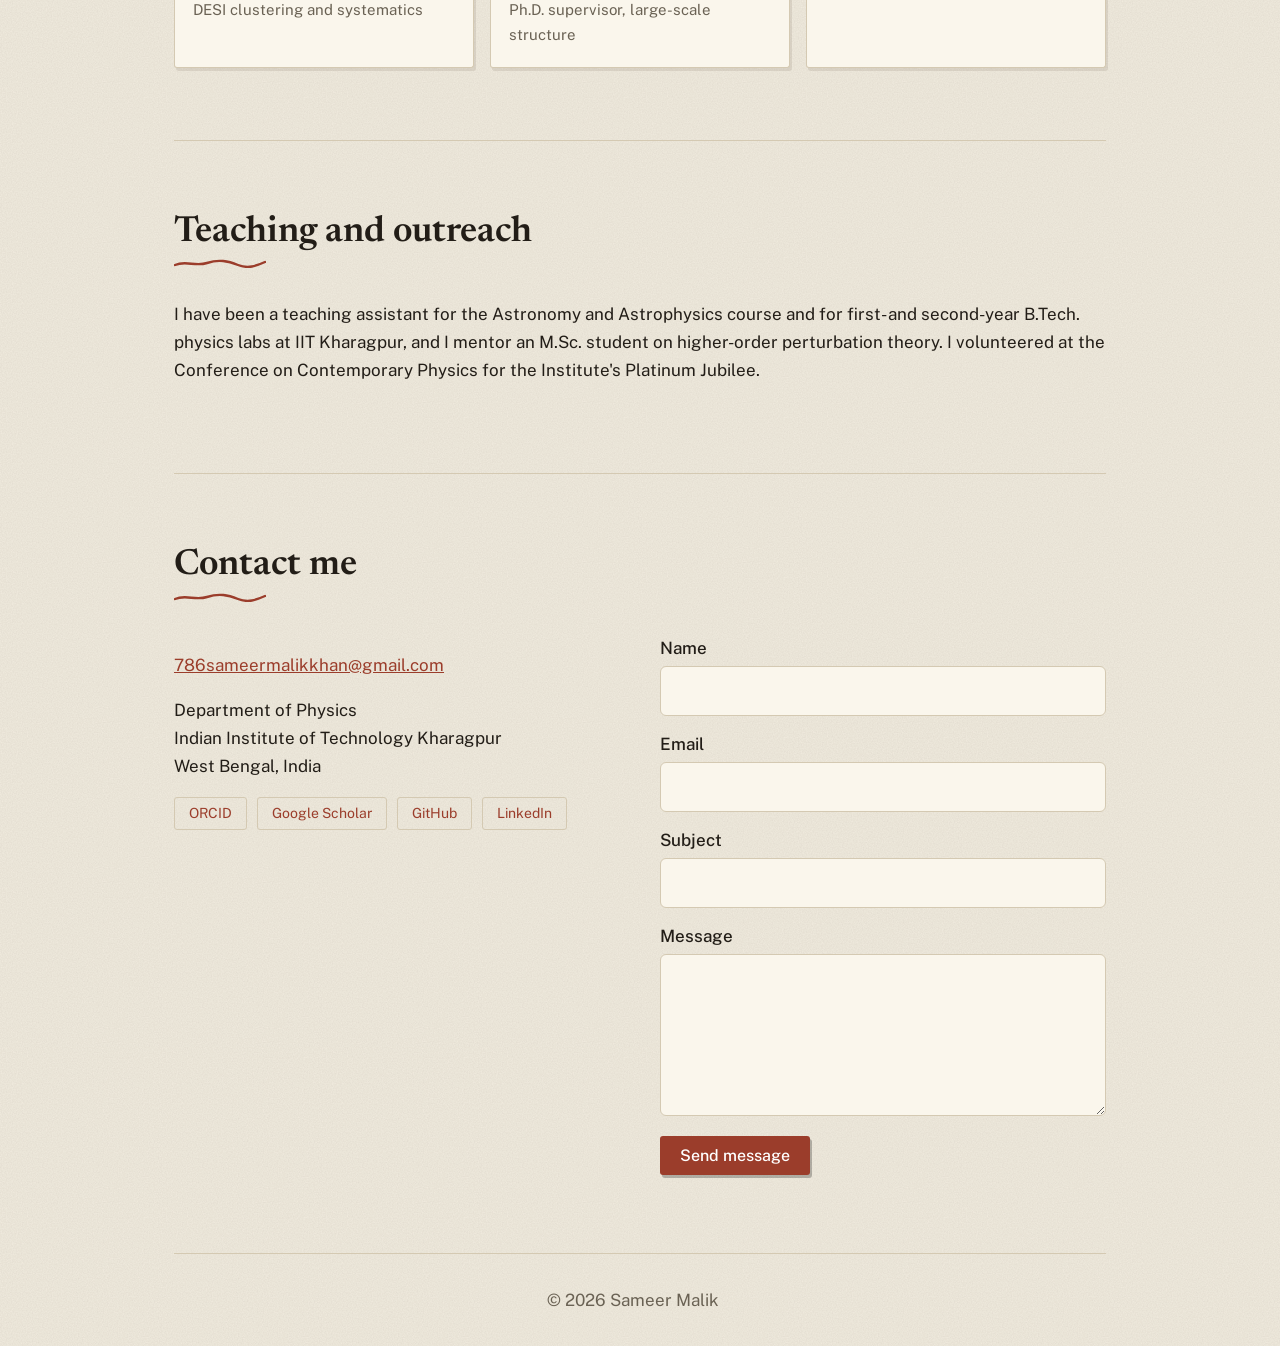
==== commit 542badd0: "Refactor navigation links and add main ID" ====
--- a/index.html
+++ b/index.html
@@ -10,14 +10,22 @@
 <link rel="stylesheet" href="style.css">
 </head>
 <body>
-<a class="skip" href="#about">Skip to content</a>
+<a class="skip" href="#main">Skip to content</a>
 <header class="nav">
   <a class="brand" href="#home">Sameer Malik</a>
   <button class="menu" aria-label="Toggle menu" aria-expanded="false">Menu</button>
   <nav id="links">
-    <a href="#about">About</a><a href="#cv">CV</a><a href="#publications">Publications</a><a href="#resources">Resources</a>
-    <a href="#research">Research</a><a href="#surveys">Surveys</a><a href="#notes">Reading notes</a><a href="#team">Collaborators</a><a href="#teaching">Teaching</a><a href="#contact">Contact</a>
-  </nav>
+  <a href="#about">About</a>
+  <a href="#cv">CV</a>
+  <a href="#surveys">Surveys</a>
+  <a href="#notes">Reading notes</a>
+  <a href="#publications">Publications</a>
+  <a href="#resources">Resources</a>
+  <a href="#research">Research</a>
+  <a href="#team">Collaborators</a>
+  <a href="#teaching">Teaching</a>
+  <a href="#contact">Contact</a>
+</nav>
 </header>
 
 <section id="home" class="hero">
@@ -30,7 +38,7 @@
   </div>
 </section>
 
-<main>
+<main id="main">
 <section id="about">
   <h2>About me</h2>
   <div class="split">
@@ -258,5 +266,11 @@
 <script src="resources.js"></script>
 <script src="counter.js"></script>
 <script src="rsd.js"></script>
+<script type="module">
+  import { hydrate } from "./js/provenance.js";
+  // Wait for the registry check, then hydrate any <span class="val"
+  // data-block="..." data-key="..."> you add to the page.
+  hydrate();
+</script>
 </body>
 </html>
--- a/style.css
+++ b/style.css
@@ -152,3 +152,28 @@
 .note-body{margin-top:14px}
 .bao2{display:grid;grid-template-columns:1fr 1fr;gap:20px;align-items:start}
 @media(max-width:760px){.bao2{grid-template-columns:1fr}}
+
+
+
+/* ---- Provenance / locked-value display ---- */
+.value--locked { color: var(--mute); font-style: italic; }
+.value--locked small { display: block; font-size: 12px; color: var(--mute); margin-top: 2px; }
+.value--locked code { background: var(--tint); padding: 1px 4px; border-radius: 2px; }
+
+/* Toggle button: visible pressed state, not just text */
+.btn[aria-pressed="true"] {
+  background: #e8be64;
+  color: var(--night);
+  border-color: #e8be64;
+}
+
+/* Reduced motion: honour the JS canvases with a CSS mirror */
+@media (prefers-reduced-motion: reduce) {
+  .timeline li, .cards li, .topic, .btn, .social a { transition: none !important; }
+}
+
+/* Keyboard focus must be visible over the dark hero */
+.hero:focus-visible, #sky:focus-visible, .web:focus-visible {
+  outline: 3px solid #e8be64;
+  outline-offset: 3px;
+}
